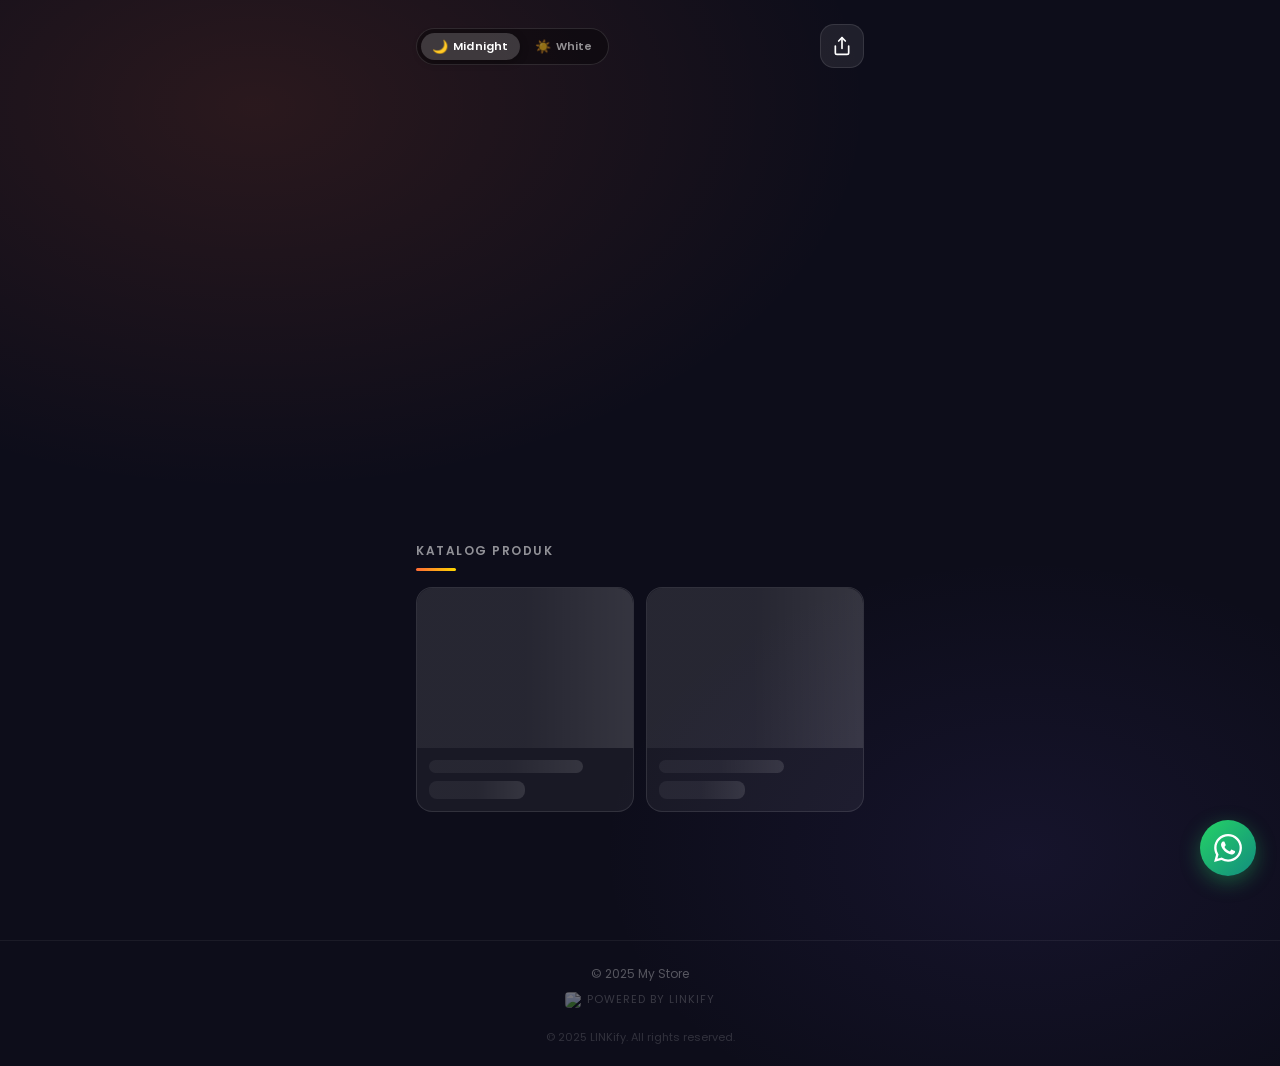
==== index.html @ 87a1569b "update" ====
<!DOCTYPE html>
<html lang="id">
<head>
  <meta charset="UTF-8">
  <meta name="viewport" content="width=device-width, initial-scale=1.0">
  <title>LINKify - Link Bio</title>
  <link rel="preconnect" href="https://fonts.googleapis.com">
  <link rel="preconnect" href="https://fonts.gstatic.com" crossorigin>
  <link href="https://fonts.googleapis.com/css2?family=Poppins:wght@400;500;600;700;800&display=swap" rel="stylesheet">
  <link rel="stylesheet" href="css/index.css">
  <link rel="icon" type="image/png" sizes="32x32" href="logo-linkify.png">
  <link rel="apple-touch-icon" href="logo-linkify.png">
  <link rel="manifest" href="manifest.json">
  <meta name="theme-color" content="#FF6B35">
</head>
<body class="index-page">
<div class="page-wrap">

  <div class="container">

    <div class="top-bar">
      <div class="theme-switcher" id="themeSwitcher">
        <button type="button" class="theme-pill active" data-t="dark" onclick="setTheme('dark')" title="Midnight">
          <span class="theme-pill-icon">🌙</span>
          <span class="theme-pill-label">Midnight</span>
        </button>
        <button type="button" class="theme-pill" data-t="white" onclick="setTheme('white')" title="White">
          <span class="theme-pill-icon">☀️</span>
          <span class="theme-pill-label">White</span>
        </button>
      </div>
      <button type="button" onclick="shareLink()" class="share-btn" aria-label="Bagikan">
        <svg xmlns="http://www.w3.org/2000/svg" width="20" height="20" viewBox="0 0 24 24" fill="none" stroke="currentColor" stroke-width="2" stroke-linecap="round" stroke-linejoin="round" aria-hidden="true">
          <path d="M4 12v8a2 2 0 0 0 2 2h12a2 2 0 0 0 2-2v-8"/>
          <polyline points="16 6 12 2 8 6"/>
          <line x1="12" y1="2" x2="12" y2="15"/>
        </svg>
      </button>
    </div>

    <div class="hero fade-up">
      <div class="logo-wrapper">
        <img id="profileImg" src="https://placehold.co/200x200/1a1a2e/ffffff?text=Logo" alt="Logo Toko" class="logo-img" loading="eager" decoding="async">
      </div>
      <h1 id="username" class="store-name">Loading...</h1>
      <p id="bio" class="store-desc"></p>
    </div>

    <div class="social-section fade-up" id="social-bar" style="display:none;">
      <div id="social-icons" class="social-icons"></div>
    </div>

    <div class="platform-section fade-up">
      <div class="section-header">
        <span class="section-title">Pemesanan &amp; Platform</span>
      </div>
      <a id="link-wa-main" href="#" target="_blank" rel="noopener noreferrer" class="platform-btn wa-btn">
        <div class="icon-box">
          <svg viewBox="0 0 24 24" width="22" height="22" fill="white" aria-hidden="true"><use href="#ico-wa"/></svg>
        </div>
        Pesan Lewat WhatsApp
      </a>
      <a id="link-shopee" href="#" target="_blank" rel="noopener noreferrer" class="platform-btn shopee-btn hidden">
        <div class="icon-box">
          <svg viewBox="0 0 24 24" width="22" height="22" fill="white" aria-hidden="true"><use href="#ico-shopee"/></svg>
        </div>
        Pesan Lewat Shopee
      </a>
      <a id="link-tokped" href="#" target="_blank" rel="noopener noreferrer" class="platform-btn tokped-btn">
        <div class="icon-box">
          <svg viewBox="0 0 24 24" width="22" height="22" fill="white" aria-hidden="true"><use href="#ico-tokped"/></svg>
        </div>
        Pesan Lewat Tokopedia
      </a>
    </div>

    <div class="catalog-section">
      <div class="section-header">
        <span class="section-title">Katalog Produk</span>
      </div>
      <div id="productList" class="product-grid">
        <div class="skeleton-box">
          <div class="skeleton" style="height:160px;border-radius:16px 16px 0 0;"></div>
          <div style="padding:12px;">
            <div class="skeleton" style="height:13px;width:80%;margin-bottom:8px;"></div>
            <div class="skeleton" style="height:18px;width:50%;"></div>
          </div>
        </div>
        <div class="skeleton-box">
          <div class="skeleton" style="height:160px;border-radius:16px 16px 0 0;"></div>
          <div style="padding:12px;">
            <div class="skeleton" style="height:13px;width:65%;margin-bottom:8px;"></div>
            <div class="skeleton" style="height:18px;width:45%;"></div>
          </div>
        </div>
      </div>
    </div>

  </div>

  <footer class="footer">
    <p id="footer-store">© 2025 My Store</p>
    <div class="footer-brand">
      <img src="logo-linkify.png" alt="LINKify" loading="lazy" decoding="async">
      Powered by LINKify
    </div>
    <p class="footer-copy">© 2025 LINKify. All rights reserved.</p>
  </footer>

</div>

<a id="waBtn" href="#" target="_blank" rel="noopener noreferrer" data-wa="" class="floating-wa" aria-label="WhatsApp">
  <svg viewBox="0 0 24 24" width="28" height="28" fill="white" aria-hidden="true"><use href="#ico-wa"/></svg>
</a>

<svg xmlns="http://www.w3.org/2000/svg" style="display:none" aria-hidden="true">
  <defs>
    <symbol id="ico-wa" viewBox="0 0 24 24">
      <path d="M17.472 14.382c-.297-.149-1.758-.867-2.03-.967-.273-.099-.471-.148-.67.15-.197.297-.767.966-.94 1.164-.173.199-.347.223-.644.075-.297-.15-1.255-.463-2.39-1.475-.883-.788-1.48-1.761-1.653-2.059-.173-.297-.018-.458.13-.606.134-.133.298-.347.446-.52.149-.174.198-.298.298-.497.099-.198.05-.371-.025-.52-.075-.149-.669-1.612-.916-2.207-.242-.579-.487-.5-.669-.51-.173-.008-.371-.01-.57-.01-.198 0-.52.074-.792.372-.272.297-1.04 1.016-1.04 2.479 0 1.462 1.065 2.875 1.213 3.074.149.198 2.096 3.2 5.077 4.487.709.306 1.262.489 1.694.625.712.227 1.36.195 1.871.118.571-.085 1.758-.719 2.006-1.413.248-.694.248-1.289.173-1.413-.074-.124-.272-.198-.57-.347m-5.421 7.403h-.004a9.87 9.87 0 01-5.031-1.378l-.361-.214-3.741.982.998-3.648-.235-.374a9.86 9.86 0 01-1.51-5.26c.001-5.45 4.436-9.884 9.888-9.884 2.64 0 5.122 1.03 6.988 2.898a9.825 9.825 0 012.893 6.994c-.003 5.45-4.437 9.884-9.885 9.884m8.413-18.297A11.815 11.815 0 0012.05 0C5.495 0 .16 5.335.157 11.892c0 2.096.547 4.142 1.588 5.945L.057 24l6.305-1.654a11.882 11.882 0 005.683 1.448h.005c6.554 0 11.89-5.335 11.893-11.893a11.821 11.821 0 00-3.48-8.413z"/>
    </symbol>
    <symbol id="ico-shopee" viewBox="0 0 24 24">
      <path d="M19.793 7.507c0-2.075-.828-3.952-2.168-5.308a.675.675 0 00-.95-.014.664.664 0 00-.013.944 6.506 6.506 0 011.8 4.378 6.501 6.501 0 01-6.504 6.487 6.499 6.499 0 01-6.5-6.487 6.497 6.497 0 011.8-4.378.664.664 0 00-.013-.944.675.675 0 00-.95.014A7.824 7.824 0 004.127 7.507c0 .332.022.659.063.98H2.672a1.354 1.354 0 00-1.348 1.214L.024 21.347A1.344 1.344 0 001.37 22.86h21.26a1.344 1.344 0 001.346-1.513l-1.3-11.626a1.354 1.354 0 00-1.348-1.214h-1.597a7.9 7.9 0 00.062-.98zM12 1.14a2.694 2.694 0 110 5.388A2.694 2.694 0 0112 1.14z"/>
    </symbol>
    <symbol id="ico-tokped" viewBox="0 0 24 24">
      <path d="M21 7H3a1 1 0 00-1 1v11a2 2 0 002 2h16a2 2 0 002-2V8a1 1 0 00-1-1zm-9 9a3 3 0 110-6 3 3 0 010 6z"/>
      <path d="M8 7V5a4 4 0 018 0v2"/>
    </symbol>
    <symbol id="ico-instagram" viewBox="0 0 24 24">
      <rect x="2" y="2" width="20" height="20" rx="5" ry="5" fill="none" stroke="currentColor" stroke-width="2"/>
      <circle cx="12" cy="12" r="4" fill="none" stroke="currentColor" stroke-width="2"/>
      <circle cx="17.5" cy="6.5" r="1.5" fill="currentColor"/>
    </symbol>
    <symbol id="ico-tiktok" viewBox="0 0 24 24">
      <path d="M19.59 6.69a4.83 4.83 0 01-3.77-4.25V2h-3.45v13.67a2.89 2.89 0 01-2.88 2.5 2.89 2.89 0 01-2.89-2.89 2.89 2.89 0 012.89-2.89c.28 0 .54.04.79.1V9.01a6.33 6.33 0 00-.79-.05 6.34 6.34 0 00-6.34 6.34 6.34 6.34 0 006.34 6.34 6.34 6.34 0 006.33-6.34V8.69a8.19 8.19 0 004.79 1.52V6.76a4.85 4.85 0 01-1.02-.07z"/>
    </symbol>
    <symbol id="ico-twitter" viewBox="0 0 24 24">
      <path d="M18.244 2.25h3.308l-7.227 8.26 8.502 11.24H16.17l-4.714-6.231-5.401 6.231H2.744l7.73-8.835L1.254 2.25H8.08l4.259 5.63L18.244 2.25zm-1.161 17.52h1.833L7.084 4.126H5.117L17.083 19.77z"/>
    </symbol>
    <symbol id="ico-facebook" viewBox="0 0 24 24">
      <path d="M24 12.073c0-6.627-5.373-12-12-12s-12 5.373-12 12c0 5.99 4.388 10.954 10.125 11.854v-8.385H7.078v-3.47h3.047V9.43c0-3.007 1.792-4.669 4.533-4.669 1.312 0 2.686.235 2.686.235v2.953H15.83c-1.491 0-1.956.925-1.956 1.874v2.25h3.328l-.532 3.47h-2.796v8.385C19.612 23.027 24 18.062 24 12.073z"/>
    </symbol>
    <symbol id="ico-youtube" viewBox="0 0 24 24">
      <path d="M23.498 6.186a3.016 3.016 0 00-2.122-2.136C19.505 3.545 12 3.545 12 3.545s-7.505 0-9.377.505A3.017 3.017 0 00.502 6.186C0 8.07 0 12 0 12s0 3.93.502 5.814a3.016 3.016 0 002.122 2.136c1.871.505 9.376.505 9.376.505s7.505 0 9.377-.505a3.015 3.015 0 002.122-2.136C24 15.93 24 12 24 12s0-3.93-.502-5.814zM9.545 15.568V8.432L15.818 12l-6.273 3.568z"/>
    </symbol>
  </defs>
</svg>

<script>
  function setTheme(t) {
    document.body.setAttribute('data-theme', t);
    localStorage.setItem('lf-theme', t);
    document.querySelectorAll('.theme-pill').forEach(d => {
      d.classList.toggle('active', d.dataset.t === t);
    });
  }
  const _validThemes = ['dark', 'white'];
  const _saved = localStorage.getItem('lf-theme');
  setTheme(_validThemes.includes(_saved) ? _saved : 'dark');

  window.shareLink = () => {
    const title = document.getElementById('username')?.innerText || 'Toko';
    if (navigator.share) {
      navigator.share({ title, url: window.location.href });
    } else {
      navigator.clipboard.writeText(window.location.href)
        .then(() => alert('Link berhasil disalin!'))
        .catch(() => alert('Gagal menyalin link.'));
    }
  };
</script>

<script type="module" src="js/script.js"></script>
</body>
</html>
---- css/index.css ----
/* ==========================================
   LINKify — Index Page Styles
   ========================================== */

*, *::before, *::after { box-sizing: border-box; margin: 0; padding: 0; }

html { min-height: 100%; }
body.index-page {
  min-height: 100vh;
  min-height: 100dvh;
  display: flex;
  flex-direction: column;
  --idx-accent: #FF6B35;
  --idx-accent-rgb: 255, 107, 53;
}

.skeleton {
  background: linear-gradient(90deg, rgba(255,255,255,0.06) 25%, rgba(255,255,255,0.12) 50%, rgba(255,255,255,0.06) 75%);
  background-size: 200% 100%;
  animation: shimmer 1.4s infinite;
  border-radius: 8px;
}
@keyframes shimmer { 0% { background-position: -200% 0; } 100% { background-position: 200% 0; } }

body.index-page {
  --idx-bg1: #0d0d1a; --idx-bg2: #131325; --idx-bg3: #0a0a18;
  --idx-card: rgba(255,255,255,0.05); --idx-border: rgba(255,255,255,0.10);
  --idx-text: #ffffff; --idx-text-muted: rgba(255,255,255,0.55);
  --idx-footer: rgba(255,255,255,0.30); --idx-section-line: rgba(255,255,255,0.06);
  background-color: #0d0d1a;
  background-image:
    radial-gradient(ellipse 80% 60% at 20% 10%, rgba(var(--idx-accent-rgb), 0.12) 0%, transparent 60%),
    radial-gradient(ellipse 60% 50% at 80% 80%, rgba(100,80,200,0.10) 0%, transparent 55%);
  font-family: 'Poppins', sans-serif;
  color: var(--idx-text);
  overflow-x: hidden;
}

body.index-page[data-theme="white"] {
  --idx-bg1: #f8f9ff; --idx-bg2: #eef0fa; --idx-bg3: #f0f2ff;
  --idx-card: rgba(255,255,255,0.75); --idx-border: rgba(0,0,0,0.08);
  --idx-text: #111827; --idx-text-muted: rgba(17,24,39,0.55);
  --idx-footer: rgba(17,24,39,0.40); --idx-section-line: rgba(0,0,0,0.07);
  background-color: #f0f2ff;
  background-image:
    radial-gradient(ellipse 70% 50% at 15% 10%, rgba(var(--idx-accent-rgb), 0.08) 0%, transparent 55%),
    radial-gradient(ellipse 60% 45% at 85% 85%, rgba(120,100,255,0.07) 0%, transparent 55%);
}
body.index-page[data-theme="white"] .store-name,
body.index-page[data-theme="white"] .product-name { color: #111827; }
body.index-page[data-theme="white"] .section-title { color: rgba(17,24,39,0.5); }
body.index-page[data-theme="white"] .theme-switcher { background: rgba(0,0,0,0.07); border-color: rgba(0,0,0,0.10); }
body.index-page[data-theme="white"] .theme-pill { color: rgba(0,0,0,0.5); }
body.index-page[data-theme="white"] .theme-pill:hover { color: rgba(0,0,0,0.8); }
body.index-page[data-theme="white"] .theme-pill.active { background: rgba(0,0,0,0.10); color: #111827; }
body.index-page[data-theme="white"] .share-btn { background: rgba(0,0,0,0.07); border-color: rgba(0,0,0,0.10); color: #111827; }
body.index-page[data-theme="white"] .product-card { background: rgba(255,255,255,0.8); border-color: rgba(0,0,0,0.08); box-shadow: 0 2px 12px rgba(0,0,0,0.06); }
body.index-page[data-theme="white"] .footer,
body.index-page[data-theme="white"] .footer-brand { color: rgba(17,24,39,0.4); }
body.index-page[data-theme="white"] .footer { border-color: rgba(0,0,0,0.07); }
body.index-page[data-theme="white"] .product-price { color: var(--idx-accent); background: rgba(var(--idx-accent-rgb), 0.1); }

.page-wrap { flex: 1; display: flex; flex-direction: column; }
.index-page .container { max-width: 480px; margin: 0 auto; padding: 24px 16px 100px; flex: 1; width: 100%; }

.top-bar { display: flex; justify-content: space-between; align-items: center; margin-bottom: 24px; }
.share-btn { width: 44px; height: 44px; display: flex; align-items: center; justify-content: center; background: rgba(255,255,255,0.08); border: 1px solid var(--idx-border); border-radius: 14px; color: var(--idx-text); cursor: pointer; }
.share-btn:active { transform: scale(0.9); }

.theme-switcher { display: flex; gap: 4px; background: rgba(0,0,0,0.35); border: 1px solid rgba(255,255,255,0.12); border-radius: 50px; padding: 4px; }
.theme-pill { display: flex; align-items: center; gap: 5px; padding: 5px 11px; border-radius: 50px; border: none; background: transparent; color: rgba(255,255,255,0.55); font-family: 'Poppins', sans-serif; font-size: 11px; font-weight: 600; cursor: pointer; transition: background 0.2s, color 0.2s; white-space: nowrap; }
.theme-pill:hover { color: rgba(255,255,255,0.85); }
.theme-pill.active { background: rgba(255,255,255,0.18); color: #ffffff; box-shadow: 0 2px 8px rgba(0,0,0,0.3); }
.theme-pill-icon { font-size: 13px; line-height: 1; }
.theme-pill-label { letter-spacing: 0.2px; }

.hero { text-align: center; margin-bottom: 32px; }
.logo-wrapper { width: 130px; height: 130px; border-radius: 50%; padding: 4px; background: linear-gradient(270deg, var(--idx-accent), #FFD700, var(--idx-accent)); background-size: 400% 400%; animation: rotateBorder 3s ease infinite; margin: 0 auto 20px; }
.logo-img { width: 100%; height: 100%; border-radius: 50%; object-fit: cover; border: 4px solid var(--idx-bg2); animation: float 3s ease-in-out infinite; background-color: var(--idx-bg3); }
.store-name { font-size: 26px; font-weight: 700; margin-bottom: 8px; text-shadow: 0 2px 10px rgba(0,0,0,0.3); text-transform: lowercase; color: var(--idx-text); }
.store-desc { color: var(--idx-text-muted); font-size: 14px; line-height: 1.5; max-width: 320px; margin: 0 auto; }

.section-header { margin-bottom: 16px; }
.section-title { font-size: 12px; font-weight: 600; text-transform: uppercase; letter-spacing: 1.5px; color: var(--idx-text-muted); display: block; }
.section-title::after { content: ''; display: block; width: 40px; height: 3px; background: linear-gradient(90deg, var(--idx-accent), #FFD700); border-radius: 2px; margin-top: 8px; }
.social-section { margin-bottom: 24px; display: flex; justify-content: center; }
.social-icons { display: flex; gap: 12px; flex-wrap: wrap; justify-content: center; }
.social-icon-btn {
  width: 48px; height: 48px;
  border-radius: 14px;
  background: rgba(255,255,255,0.07);
  border: 1px solid var(--idx-border);
  display: flex; align-items: center; justify-content: center;
  color: rgba(255,255,255,0.75);
  transition: transform 0.2s ease, background 0.2s ease, color 0.2s ease, box-shadow 0.2s ease;
  text-decoration: none;
  position: relative;
  overflow: hidden;
}
.social-icon-btn:hover {
  background: var(--social-color, rgba(255,255,255,0.15));
  color: #fff;
  transform: translateY(-3px);
  box-shadow: 0 6px 18px rgba(0,0,0,0.25);
  border-color: transparent;
}
.social-icon-btn:active { transform: scale(0.9); }
body.index-page[data-theme="white"] .social-icon-btn { background: rgba(0,0,0,0.05); border-color: rgba(0,0,0,0.08); color: rgba(17,24,39,0.6); }
body.index-page[data-theme="white"] .social-icon-btn:hover { color: #fff; border-color: transparent; }

.platform-section { margin-bottom: 28px; }
.catalog-section { margin-bottom: 28px; }

.platform-btn { display: flex; align-items: center; gap: 14px; width: 100%; padding: 16px 20px; border-radius: 16px; border: none; color: white; font-family: 'Poppins', sans-serif; font-size: 15px; font-weight: 600; cursor: pointer; text-decoration: none; margin-bottom: 12px; transition: transform 0.2s ease, box-shadow 0.2s ease; box-shadow: 0 4px 15px rgba(0,0,0,0.2); position: relative; overflow: hidden; }
.platform-btn:hover { transform: translateY(-2px); box-shadow: 0 8px 20px rgba(0,0,0,0.3); }
.platform-btn:active { transform: translateY(0); }
.platform-btn::after { content: ''; position: absolute; top: 0; left: 0; width: 60%; height: 100%; background: linear-gradient(90deg, transparent, rgba(255,255,255,0.18), transparent); transform: translateX(-160%); transition: transform 0.5s ease; }
.platform-btn:hover::after { transform: translateX(300%); }
.wa-btn { background: linear-gradient(135deg, #25D366, #128C7E); }
.shopee-btn { background: linear-gradient(135deg, #EE4D2D, #FF6633); }
.tokped-btn { background: linear-gradient(135deg, #03AC0E, #028a0b); }
.icon-box { width: 40px; height: 40px; background: rgba(255,255,255,0.2); border-radius: 10px; display: flex; align-items: center; justify-content: center; flex-shrink: 0; }

.product-grid { display: grid; grid-template-columns: repeat(2, 1fr); gap: 12px; }
.grid-span-all { grid-column: 1 / -1; }
.product-card { background: var(--idx-card); border: 1px solid var(--idx-border); border-radius: 16px; overflow: hidden; transition: transform 0.2s ease; text-decoration: none; color: var(--idx-text); }
.product-card:hover { transform: scale(1.02); }
.product-img { width: 100%; height: 160px; object-fit: cover; background-color: var(--idx-bg2); display: block; }
.product-info { padding: 12px; }
.product-name { font-size: 13px; font-weight: 500; margin-bottom: 6px; line-height: 1.3; display: -webkit-box; -webkit-line-clamp: 2; -webkit-box-orient: vertical; overflow: hidden; color: var(--idx-text); }
.product-price { font-size: 15px; font-weight: 700; color: var(--idx-accent); background: rgba(var(--idx-accent-rgb), 0.1); display: inline-block; padding: 2px 8px; border-radius: 6px; }
.skeleton-box { background: var(--idx-card); border: 1px solid var(--idx-border); border-radius: 16px; overflow: hidden; }
.out-of-stock { position: absolute; inset: 0; background: rgba(0,0,0,0.6); display: flex; align-items: center; justify-content: center; font-size: 14px; font-weight: 600; letter-spacing: 2px; color: #fff; }

.prod-btn { flex: 1; padding: 9px 4px; border-radius: 12px; font-size: 12px; font-weight: 600; display: flex; align-items: center; justify-content: center; gap: 5px; text-decoration: none; transition: filter 0.15s ease; }
.prod-btn:active { filter: brightness(0.88); }
.prod-btn-wa { background: #25D366; color: #fff; }
.prod-btn-shopee { background: #f5f5f5; color: #555; }

.footer { text-align: center; padding: 24px 16px 20px; margin-top: auto; border-top: 1px solid var(--idx-section-line); font-size: 12px; color: var(--idx-footer); }
.footer-brand { display: inline-flex; align-items: center; gap: 6px; margin-top: 8px; font-size: 11px; letter-spacing: 1px; text-transform: uppercase; opacity: 0.6; color: var(--idx-footer); }
.footer-brand img { width: 16px; height: 16px; border-radius: 4px; opacity: 0.7; }
.footer-copy { font-size: 11px; opacity: 0.5; margin-top: 4px; }

.floating-wa { position: fixed; bottom: 24px; right: 24px; width: 56px; height: 56px; background: linear-gradient(135deg, #25D366, #128C7E); border-radius: 50%; display: flex; align-items: center; justify-content: center; box-shadow: 0 6px 20px rgba(37,211,102,0.35); z-index: 100; }
.floating-wa:active { transform: scale(0.9); }

.hidden { display: none !important; }
.fade-up { opacity: 0; transform: translateY(18px); transition: opacity 0.5s cubic-bezier(0.22,1,0.36,1), transform 0.5s cubic-bezier(0.22,1,0.36,1); }
.fade-up.show { opacity: 1; transform: translateY(0); }
.jelly-click { transition: transform 0.12s cubic-bezier(0.4,0,0.2,1); }
.jelly-click:active { transform: scale(0.88); }
.jelly-click.bounce-back { transform: scale(1.07); transition: transform 0.18s cubic-bezier(0.34,1.56,0.64,1); }

@keyframes rotateBorder { 0% { background-position: 0% 50%; } 50% { background-position: 100% 50%; } 100% { background-position: 0% 50%; } }
@keyframes float { 0%, 100% { transform: translateY(0px); } 50% { transform: translateY(-7px); } }

@media (prefers-reduced-motion: reduce) {
  .logo-wrapper, .logo-img { animation: none; }
  .fade-up { transition: none; opacity: 1; transform: none; }
  .platform-btn::after { display: none; }
}
@media (max-width: 400px) {
  .store-name { font-size: 22px; }
  .platform-btn { font-size: 14px; padding: 14px 16px; }
  .product-img { height: 130px; }
}
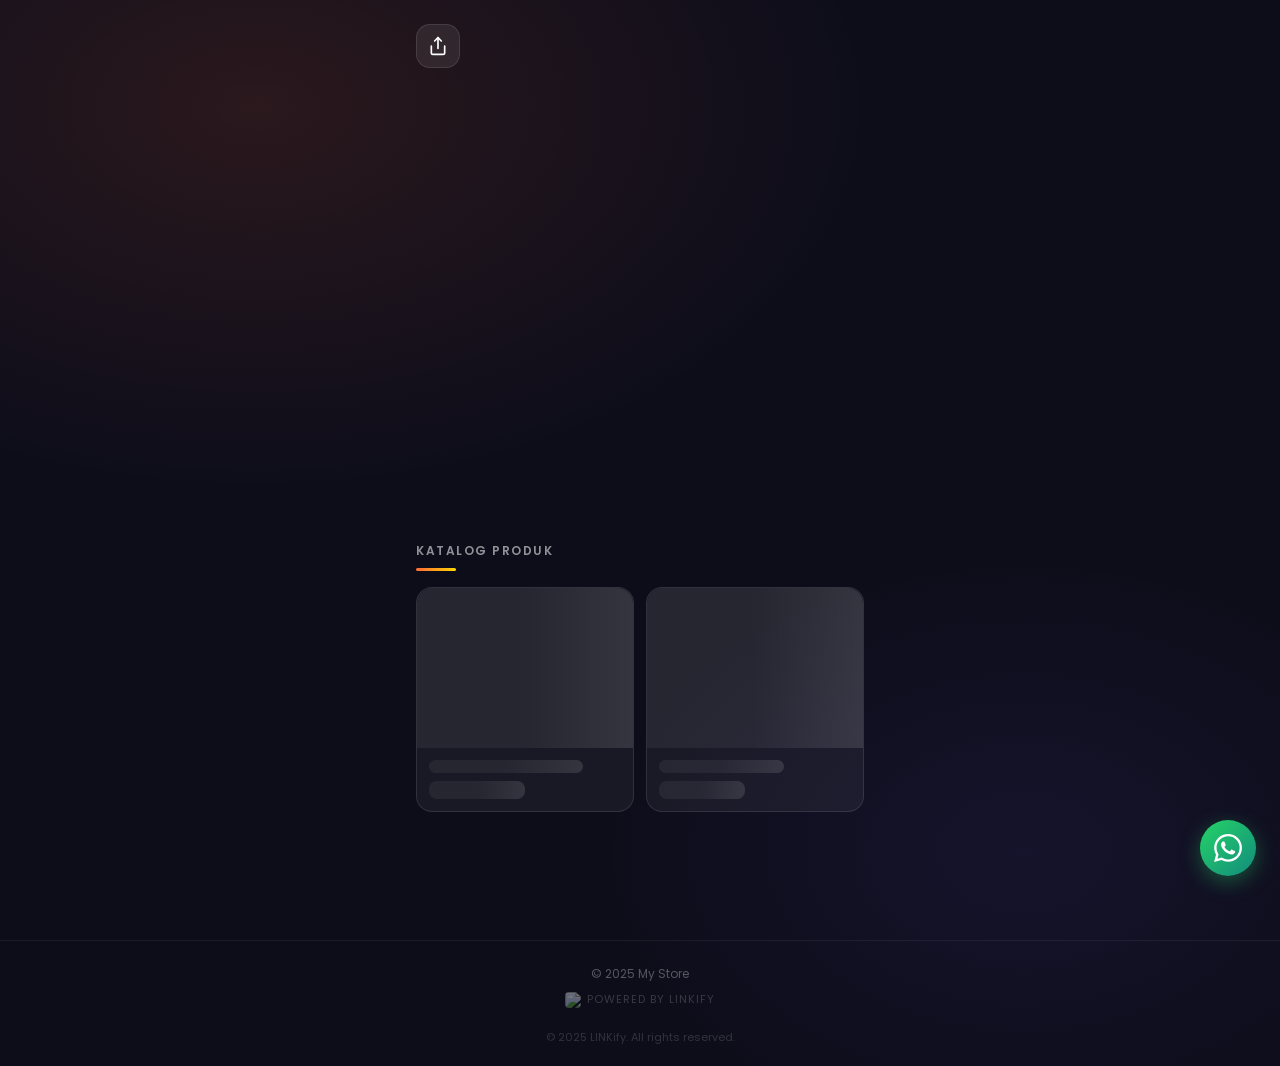
==== commit b4f7f2a7: "update" ====
--- a/index.html
+++ b/index.html
@@ -19,16 +19,6 @@
   <div class="container">
 
     <div class="top-bar">
-      <div class="theme-switcher" id="themeSwitcher">
-        <button type="button" class="theme-pill active" data-t="dark" onclick="setTheme('dark')" title="Midnight">
-          <span class="theme-pill-icon">🌙</span>
-          <span class="theme-pill-label">Midnight</span>
-        </button>
-        <button type="button" class="theme-pill" data-t="white" onclick="setTheme('white')" title="White">
-          <span class="theme-pill-icon">☀️</span>
-          <span class="theme-pill-label">White</span>
-        </button>
-      </div>
       <button type="button" onclick="shareLink()" class="share-btn" aria-label="Bagikan">
         <svg xmlns="http://www.w3.org/2000/svg" width="20" height="20" viewBox="0 0 24 24" fill="none" stroke="currentColor" stroke-width="2" stroke-linecap="round" stroke-linejoin="round" aria-hidden="true">
           <path d="M4 12v8a2 2 0 0 0 2 2h12a2 2 0 0 0 2-2v-8"/>
@@ -77,6 +67,13 @@
     <div class="catalog-section">
       <div class="section-header">
         <span class="section-title">Katalog Produk</span>
+      </div>
+      <div id="kategori-filter" class="kategori-filter" style="display:none;"></div>
+      <div id="unggulan-section" style="display:none;">
+        <div class="unggulan-label">⭐ Produk Unggulan</div>
+        <div id="unggulanList" class="product-grid" style="margin-bottom:16px;"></div>
+        <div class="unggulan-divider"></div>
+        <div class="unggulan-label" style="margin-top:12px;">Semua Produk</div>
       </div>
       <div id="productList" class="product-grid">
         <div class="skeleton-box">
@@ -146,17 +143,6 @@
 </svg>
 
 <script>
-  function setTheme(t) {
-    document.body.setAttribute('data-theme', t);
-    localStorage.setItem('lf-theme', t);
-    document.querySelectorAll('.theme-pill').forEach(d => {
-      d.classList.toggle('active', d.dataset.t === t);
-    });
-  }
-  const _validThemes = ['dark', 'white'];
-  const _saved = localStorage.getItem('lf-theme');
-  setTheme(_validThemes.includes(_saved) ? _saved : 'dark');
-
   window.shareLink = () => {
     const title = document.getElementById('username')?.innerText || 'Toko';
     if (navigator.share) {
--- a/css/index.css
+++ b/css/index.css
@@ -36,30 +36,6 @@
   overflow-x: hidden;
 }
 
-body.index-page[data-theme="white"] {
-  --idx-bg1: #f8f9ff; --idx-bg2: #eef0fa; --idx-bg3: #f0f2ff;
-  --idx-card: rgba(255,255,255,0.75); --idx-border: rgba(0,0,0,0.08);
-  --idx-text: #111827; --idx-text-muted: rgba(17,24,39,0.55);
-  --idx-footer: rgba(17,24,39,0.40); --idx-section-line: rgba(0,0,0,0.07);
-  background-color: #f0f2ff;
-  background-image:
-    radial-gradient(ellipse 70% 50% at 15% 10%, rgba(var(--idx-accent-rgb), 0.08) 0%, transparent 55%),
-    radial-gradient(ellipse 60% 45% at 85% 85%, rgba(120,100,255,0.07) 0%, transparent 55%);
-}
-body.index-page[data-theme="white"] .store-name,
-body.index-page[data-theme="white"] .product-name { color: #111827; }
-body.index-page[data-theme="white"] .section-title { color: rgba(17,24,39,0.5); }
-body.index-page[data-theme="white"] .theme-switcher { background: rgba(0,0,0,0.07); border-color: rgba(0,0,0,0.10); }
-body.index-page[data-theme="white"] .theme-pill { color: rgba(0,0,0,0.5); }
-body.index-page[data-theme="white"] .theme-pill:hover { color: rgba(0,0,0,0.8); }
-body.index-page[data-theme="white"] .theme-pill.active { background: rgba(0,0,0,0.10); color: #111827; }
-body.index-page[data-theme="white"] .share-btn { background: rgba(0,0,0,0.07); border-color: rgba(0,0,0,0.10); color: #111827; }
-body.index-page[data-theme="white"] .product-card { background: rgba(255,255,255,0.8); border-color: rgba(0,0,0,0.08); box-shadow: 0 2px 12px rgba(0,0,0,0.06); }
-body.index-page[data-theme="white"] .footer,
-body.index-page[data-theme="white"] .footer-brand { color: rgba(17,24,39,0.4); }
-body.index-page[data-theme="white"] .footer { border-color: rgba(0,0,0,0.07); }
-body.index-page[data-theme="white"] .product-price { color: var(--idx-accent); background: rgba(var(--idx-accent-rgb), 0.1); }
-
 .page-wrap { flex: 1; display: flex; flex-direction: column; }
 .index-page .container { max-width: 480px; margin: 0 auto; padding: 24px 16px 100px; flex: 1; width: 100%; }
 
@@ -67,16 +43,9 @@
 .share-btn { width: 44px; height: 44px; display: flex; align-items: center; justify-content: center; background: rgba(255,255,255,0.08); border: 1px solid var(--idx-border); border-radius: 14px; color: var(--idx-text); cursor: pointer; }
 .share-btn:active { transform: scale(0.9); }
 
-.theme-switcher { display: flex; gap: 4px; background: rgba(0,0,0,0.35); border: 1px solid rgba(255,255,255,0.12); border-radius: 50px; padding: 4px; }
-.theme-pill { display: flex; align-items: center; gap: 5px; padding: 5px 11px; border-radius: 50px; border: none; background: transparent; color: rgba(255,255,255,0.55); font-family: 'Poppins', sans-serif; font-size: 11px; font-weight: 600; cursor: pointer; transition: background 0.2s, color 0.2s; white-space: nowrap; }
-.theme-pill:hover { color: rgba(255,255,255,0.85); }
-.theme-pill.active { background: rgba(255,255,255,0.18); color: #ffffff; box-shadow: 0 2px 8px rgba(0,0,0,0.3); }
-.theme-pill-icon { font-size: 13px; line-height: 1; }
-.theme-pill-label { letter-spacing: 0.2px; }
-
 .hero { text-align: center; margin-bottom: 32px; }
-.logo-wrapper { width: 130px; height: 130px; border-radius: 50%; padding: 4px; background: linear-gradient(270deg, var(--idx-accent), #FFD700, var(--idx-accent)); background-size: 400% 400%; animation: rotateBorder 3s ease infinite; margin: 0 auto 20px; }
-.logo-img { width: 100%; height: 100%; border-radius: 50%; object-fit: cover; border: 4px solid var(--idx-bg2); animation: float 3s ease-in-out infinite; background-color: var(--idx-bg3); }
+.logo-wrapper { width: 130px; height: 130px; border-radius: 50%; padding: 4px; background: var(--idx-accent); margin: 0 auto 20px; }
+.logo-img { width: 100%; height: 100%; border-radius: 50%; object-fit: cover; border: 4px solid var(--idx-bg2); background-color: var(--idx-bg3); }
 .store-name { font-size: 26px; font-weight: 700; margin-bottom: 8px; text-shadow: 0 2px 10px rgba(0,0,0,0.3); text-transform: lowercase; color: var(--idx-text); }
 .store-desc { color: var(--idx-text-muted); font-size: 14px; line-height: 1.5; max-width: 320px; margin: 0 auto; }
 
@@ -105,8 +74,6 @@
   border-color: transparent;
 }
 .social-icon-btn:active { transform: scale(0.9); }
-body.index-page[data-theme="white"] .social-icon-btn { background: rgba(0,0,0,0.05); border-color: rgba(0,0,0,0.08); color: rgba(17,24,39,0.6); }
-body.index-page[data-theme="white"] .social-icon-btn:hover { color: #fff; border-color: transparent; }
 
 .platform-section { margin-bottom: 28px; }
 .catalog-section { margin-bottom: 28px; }
@@ -135,7 +102,7 @@
 .prod-btn { flex: 1; padding: 9px 4px; border-radius: 12px; font-size: 12px; font-weight: 600; display: flex; align-items: center; justify-content: center; gap: 5px; text-decoration: none; transition: filter 0.15s ease; }
 .prod-btn:active { filter: brightness(0.88); }
 .prod-btn-wa { background: #25D366; color: #fff; }
-.prod-btn-shopee { background: #f5f5f5; color: #555; }
+.prod-btn-shopee { background: linear-gradient(135deg, #EE4D2D, #FF6633); color: #fff; }
 
 .footer { text-align: center; padding: 24px 16px 20px; margin-top: auto; border-top: 1px solid var(--idx-section-line); font-size: 12px; color: var(--idx-footer); }
 .footer-brand { display: inline-flex; align-items: center; gap: 6px; margin-top: 8px; font-size: 11px; letter-spacing: 1px; text-transform: uppercase; opacity: 0.6; color: var(--idx-footer); }
@@ -164,4 +131,84 @@
   .store-name { font-size: 22px; }
   .platform-btn { font-size: 14px; padding: 14px 16px; }
   .product-img { height: 130px; }
+}
+/* ── KATEGORI FILTER ── */
+.kategori-filter { display:flex; gap:8px; overflow-x:auto; padding-bottom:8px; margin-bottom:16px; scrollbar-width:none; -ms-overflow-style:none; }
+.kategori-filter::-webkit-scrollbar { display:none; }
+.kat-btn { flex-shrink:0; padding:6px 14px; border-radius:99px; border:1.5px solid var(--idx-border); background:transparent; color:rgba(255,255,255,0.6); font-size:12px; font-weight:500; cursor:pointer; transition:all 0.18s ease; white-space:nowrap; }
+.kat-btn:hover { border-color:var(--idx-accent); color:var(--idx-accent); }
+.kat-btn.active { background:var(--idx-accent); border-color:var(--idx-accent); color:#fff; }
+
+/* ── UNGGULAN SECTION ── */
+.unggulan-label { font-size:13px; font-weight:600; color:rgba(255,255,255,0.55); text-transform:uppercase; letter-spacing:0.8px; margin-bottom:10px; }
+.unggulan-divider { height:1px; background:var(--idx-border); margin:8px 0; }
+
+/* ── BADGE DISKON ── */
+.badge-diskon { position:absolute; top:8px; left:8px; background:#E53E3E; color:#fff; font-size:11px; font-weight:700; padding:3px 7px; border-radius:6px; letter-spacing:0.3px; }
+.badge-unggulan { position:absolute; top:8px; right:8px; background:rgba(0,0,0,0.55); color:#F6C90E; font-size:10px; font-weight:600; padding:3px 7px; border-radius:6px; backdrop-filter:blur(4px); }
+
+/* ── HARGA CORET ── */
+.harga-coret { font-size:12px; color:rgba(255,255,255,0.38); text-decoration:line-through; font-weight:400; }
+
+/* ── TEMPLATE: background photo overlay ── */
+/* Layer gelap di atas foto background */
+#tpl-bg-layer::after {
+  content:'';
+  position:absolute;
+  inset:0;
+  background:var(--tpl-overlay, rgba(0,0,0,0.55));
+  pointer-events:none;
+}
+
+/* Saat ada background foto: card & elemen lebih transparan + blur */
+body.index-page[data-template="forest"],
+body.index-page[data-template="ocean"],
+body.index-page[data-template="aurora"],
+body.index-page[data-template="desert"],
+body.index-page[data-template="sakura"] {
+  background-color: transparent !important;
+  background-image: none !important;
+  --idx-card: rgba(0,0,0,0.45);
+  --idx-border: rgba(255,255,255,0.15);
+  --idx-bg2: rgba(0,0,0,0.35);
+}
+
+body.index-page[data-template="forest"] .product-card,
+body.index-page[data-template="ocean"] .product-card,
+body.index-page[data-template="aurora"] .product-card,
+body.index-page[data-template="desert"] .product-card,
+body.index-page[data-template="sakura"] .product-card {
+  background: rgba(0,0,0,0.50);
+  backdrop-filter: blur(12px);
+  -webkit-backdrop-filter: blur(12px);
+  border: 1px solid rgba(255,255,255,0.12);
+}
+
+body.index-page[data-template="forest"] .platform-btn,
+body.index-page[data-template="ocean"] .platform-btn,
+body.index-page[data-template="aurora"] .platform-btn,
+body.index-page[data-template="desert"] .platform-btn,
+body.index-page[data-template="sakura"] .platform-btn {
+  background: rgba(0,0,0,0.45);
+  backdrop-filter: blur(10px);
+  -webkit-backdrop-filter: blur(10px);
+  border: 1px solid rgba(255,255,255,0.12);
+}
+
+body.index-page[data-template="forest"] .social-icon-btn,
+body.index-page[data-template="ocean"] .social-icon-btn,
+body.index-page[data-template="aurora"] .social-icon-btn,
+body.index-page[data-template="desert"] .social-icon-btn,
+body.index-page[data-template="sakura"] .social-icon-btn {
+  background: rgba(0,0,0,0.40);
+  backdrop-filter: blur(8px);
+  -webkit-backdrop-filter: blur(8px);
+  border-color: rgba(255,255,255,0.15);
+  color: rgba(255,255,255,0.80);
+}
+
+/* Desert tema: teks lebih gelap karena bg terang */
+body.index-page[data-template="desert"] {
+  --idx-text: #fff;
+  --idx-text-muted: rgba(255,255,255,0.70);
 }
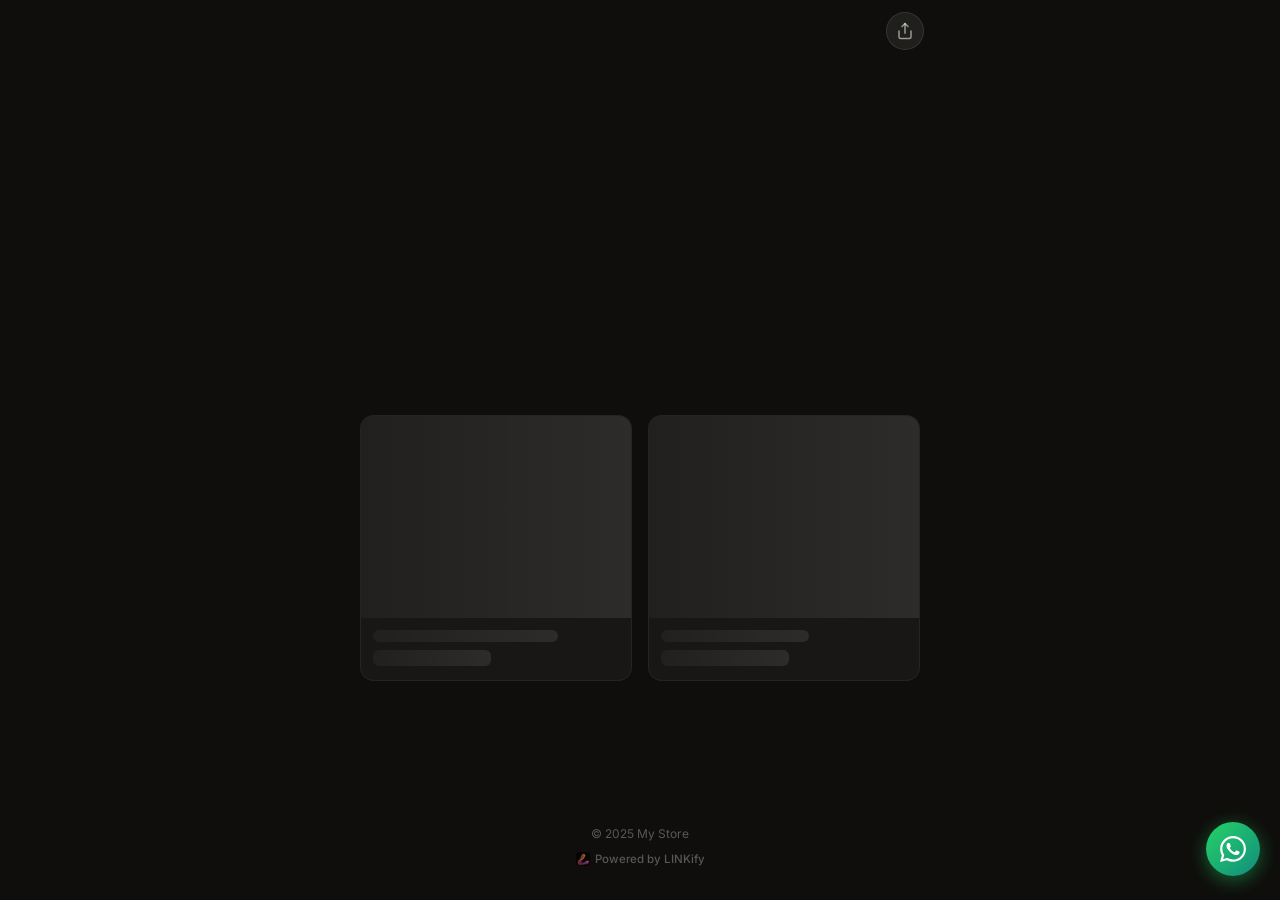
==== commit c2aa53bc: "update" ====
--- a/index.html
+++ b/index.html
@@ -4,10 +4,14 @@
   <meta charset="UTF-8">
   <meta name="viewport" content="width=device-width, initial-scale=1.0">
   <title>LINKify - Link Bio</title>
+  <meta name="description" content="Toko online premium — belanja mudah, pesan via WhatsApp">
+  <meta property="og:title" content="LINKify - Toko Online">
+  <meta property="og:type" content="website">
   <link rel="preconnect" href="https://fonts.googleapis.com">
   <link rel="preconnect" href="https://fonts.gstatic.com" crossorigin>
-  <link href="https://fonts.googleapis.com/css2?family=Poppins:wght@400;500;600;700;800&display=swap" rel="stylesheet">
-  <link rel="stylesheet" href="css/index.css">
+  <link href="https://fonts.googleapis.com/css2?family=Inter:wght@400;500;600;700;800;900&family=Space+Grotesk:wght@500;600;700&display=swap" rel="stylesheet">
+  <link rel="stylesheet" href="css/index.css?v=20260523">
+  <link rel="stylesheet" href="css/themes.css?v=20260512">
   <link rel="icon" type="image/png" sizes="32x32" href="logo-linkify.png">
   <link rel="apple-touch-icon" href="logo-linkify.png">
   <link rel="manifest" href="manifest.json">
@@ -15,79 +19,109 @@
 </head>
 <body class="index-page">
 <div class="page-wrap">
-
   <div class="container">
 
+    <!-- TOP BAR -->
     <div class="top-bar">
-      <button type="button" onclick="shareLink()" class="share-btn" aria-label="Bagikan">
-        <svg xmlns="http://www.w3.org/2000/svg" width="20" height="20" viewBox="0 0 24 24" fill="none" stroke="currentColor" stroke-width="2" stroke-linecap="round" stroke-linejoin="round" aria-hidden="true">
-          <path d="M4 12v8a2 2 0 0 0 2 2h12a2 2 0 0 0 2-2v-8"/>
+      <button type="button" onclick="shareLink()" class="share-btn" aria-label="Bagikan toko">
+        <svg width="18" height="18" viewBox="0 0 24 24" fill="none" stroke="currentColor" stroke-width="2" stroke-linecap="round" stroke-linejoin="round" aria-hidden="true">
+          <path d="M4 12v8a2 2 0 002 2h12a2 2 0 002-2v-8"/>
           <polyline points="16 6 12 2 8 6"/>
           <line x1="12" y1="2" x2="12" y2="15"/>
         </svg>
       </button>
     </div>
 
+    <!-- HERO -->
     <div class="hero fade-up">
       <div class="logo-wrapper">
-        <img id="profileImg" src="https://placehold.co/200x200/1a1a2e/ffffff?text=Logo" alt="Logo Toko" class="logo-img" loading="eager" decoding="async">
-      </div>
-      <h1 id="username" class="store-name">Loading...</h1>
+        <img id="profileImg" src="https://placehold.co/200x200/111/333?text=+" alt="Logo Toko" class="logo-img" loading="lazy" decoding="async">
+      </div>
+      <h1 id="username" class="store-name">
+        <span class="skel-text" style="width:140px;height:22px;display:inline-block;"></span>
+      </h1>
+      <div id="verified-badge" class="verified-badge" style="display:none;" aria-label="Terverifikasi Premium">
+        <svg viewBox="0 0 24 24" fill="none" stroke="currentColor" stroke-width="2.5" aria-hidden="true" width="13" height="13">
+          <path stroke-linecap="round" stroke-linejoin="round" d="M9 12l2 2 4-4m5.618-4.016A11.955 11.955 0 0112 2.944a11.955 11.955 0 01-8.618 3.04A12.02 12.02 0 003 9c0 5.591 3.824 10.29 9 11.622 5.176-1.332 9-6.03 9-11.622 0-1.042-.133-2.052-.382-3.016z"/>
+        </svg>
+        Terverifikasi
+      </div>
       <p id="bio" class="store-desc"></p>
     </div>
 
+    <!-- SOCIAL -->
     <div class="social-section fade-up" id="social-bar" style="display:none;">
       <div id="social-icons" class="social-icons"></div>
     </div>
 
+    <!-- PLATFORM BUTTONS -->
     <div class="platform-section fade-up">
-      <div class="section-header">
-        <span class="section-title">Pemesanan &amp; Platform</span>
-      </div>
-      <a id="link-wa-main" href="#" target="_blank" rel="noopener noreferrer" class="platform-btn wa-btn">
+      <a id="link-wa-main" href="#" target="_blank" rel="noopener noreferrer" class="platform-btn wa-btn" onclick="trackClick('wa')">
         <div class="icon-box">
-          <svg viewBox="0 0 24 24" width="22" height="22" fill="white" aria-hidden="true"><use href="#ico-wa"/></svg>
-        </div>
-        Pesan Lewat WhatsApp
-      </a>
-      <a id="link-shopee" href="#" target="_blank" rel="noopener noreferrer" class="platform-btn shopee-btn hidden">
+          <svg viewBox="0 0 24 24" width="20" height="20" fill="white" aria-hidden="true"><use href="#ico-wa"/></svg>
+        </div>
+        <span>Pesan via WhatsApp</span>
+        <svg class="btn-arrow" viewBox="0 0 24 24" fill="none" stroke="white" stroke-width="2" stroke-linecap="round" width="14" height="14"><path d="M5 12h14M12 5l7 7-7 7"/></svg>
+      </a>
+      <a id="link-shopee" href="#" target="_blank" rel="noopener noreferrer" class="platform-btn shopee-btn hidden" onclick="trackClick('shopee')">
         <div class="icon-box">
-          <svg viewBox="0 0 24 24" width="22" height="22" fill="white" aria-hidden="true"><use href="#ico-shopee"/></svg>
-        </div>
-        Pesan Lewat Shopee
-      </a>
-      <a id="link-tokped" href="#" target="_blank" rel="noopener noreferrer" class="platform-btn tokped-btn">
+          <svg viewBox="0 0 24 24" width="20" height="20" fill="white" aria-hidden="true"><use href="#ico-shopee"/></svg>
+        </div>
+        <span>Pesan via Shopee</span>
+        <svg class="btn-arrow" viewBox="0 0 24 24" fill="none" stroke="white" stroke-width="2" stroke-linecap="round" width="14" height="14"><path d="M5 12h14M12 5l7 7-7 7"/></svg>
+      </a>
+      <a id="link-tokped" href="#" target="_blank" rel="noopener noreferrer" class="platform-btn tokped-btn hidden">
         <div class="icon-box">
-          <svg viewBox="0 0 24 24" width="22" height="22" fill="white" aria-hidden="true"><use href="#ico-tokped"/></svg>
-        </div>
-        Pesan Lewat Tokopedia
-      </a>
-    </div>
-
+          <svg viewBox="0 0 24 24" width="20" height="20" fill="white" aria-hidden="true"><use href="#ico-tokped"/></svg>
+        </div>
+        <span>Pesan via Tokopedia</span>
+        <svg class="btn-arrow" viewBox="0 0 24 24" fill="none" stroke="white" stroke-width="2" stroke-linecap="round" width="14" height="14"><path d="M5 12h14M12 5l7 7-7 7"/></svg>
+      </a>
+    </div>
+
+    <!-- CUSTOM BUTTONS (Premium) -->
+    <div id="custom-buttons-section" class="platform-section" style="display:none;">
+      <div class="custom-btn-wrap"></div>
+    </div>
+
+    <!-- GALLERY BUTTON (Premium) -->
+    <div id="gallery-btn-wrap" style="display:none;" class="fade-up">
+      <a id="gallery-btn" href="gallery.html" class="gallery-link-btn">
+        <div class="gallery-btn-previews" id="gallery-previews"></div>
+        <div class="gallery-btn-text">
+          <span class="gallery-btn-label">Gallery Foto</span>
+          <span class="gallery-btn-count" id="gallery-count"></span>
+        </div>
+        <svg viewBox="0 0 24 24" fill="none" stroke="currentColor" stroke-width="2" stroke-linecap="round" width="16" height="16"><path d="M5 12h14M12 5l7 7-7 7"/></svg>
+      </a>
+    </div>
+
+    <!-- CATALOG -->
     <div class="catalog-section">
-      <div class="section-header">
+      <div class="section-header fade-up">
         <span class="section-title">Katalog Produk</span>
       </div>
       <div id="kategori-filter" class="kategori-filter" style="display:none;"></div>
       <div id="unggulan-section" style="display:none;">
-        <div class="unggulan-label">⭐ Produk Unggulan</div>
-        <div id="unggulanList" class="product-grid" style="margin-bottom:16px;"></div>
+        <div class="unggulan-label">Produk Unggulan</div>
+        <div id="unggulanList" class="product-grid" style="margin-bottom:20px;"></div>
         <div class="unggulan-divider"></div>
-        <div class="unggulan-label" style="margin-top:12px;">Semua Produk</div>
+        <div class="unggulan-label" style="margin-top:16px;">Semua Produk</div>
       </div>
       <div id="productList" class="product-grid">
+        <!-- Skeleton -->
         <div class="skeleton-box">
-          <div class="skeleton" style="height:160px;border-radius:16px 16px 0 0;"></div>
-          <div style="padding:12px;">
-            <div class="skeleton" style="height:13px;width:80%;margin-bottom:8px;"></div>
-            <div class="skeleton" style="height:18px;width:50%;"></div>
+          <div class="skeleton" style="aspect-ratio:4/3;border-radius:0;"></div>
+          <div style="padding:12px 12px 14px;">
+            <div class="skeleton" style="height:12px;width:75%;margin-bottom:8px;border-radius:6px;"></div>
+            <div class="skeleton" style="height:16px;width:48%;border-radius:6px;"></div>
           </div>
         </div>
         <div class="skeleton-box">
-          <div class="skeleton" style="height:160px;border-radius:16px 16px 0 0;"></div>
-          <div style="padding:12px;">
-            <div class="skeleton" style="height:13px;width:65%;margin-bottom:8px;"></div>
-            <div class="skeleton" style="height:18px;width:45%;"></div>
+          <div class="skeleton" style="aspect-ratio:4/3;border-radius:0;"></div>
+          <div style="padding:12px 12px 14px;">
+            <div class="skeleton" style="height:12px;width:60%;margin-bottom:8px;border-radius:6px;"></div>
+            <div class="skeleton" style="height:16px;width:52%;border-radius:6px;"></div>
           </div>
         </div>
       </div>
@@ -96,27 +130,27 @@
   </div>
 
   <footer class="footer">
-    <p id="footer-store">© 2025 My Store</p>
+    <p id="footer-store" class="footer-copy-text">© 2025 My Store</p>
     <div class="footer-brand">
-      <img src="logo-linkify.png" alt="LINKify" loading="lazy" decoding="async">
+      <img src="logo-linkify.png" alt="LINKify" loading="lazy" decoding="async" width="14" height="14">
       Powered by LINKify
     </div>
-    <p class="footer-copy">© 2025 LINKify. All rights reserved.</p>
   </footer>
-
 </div>
 
-<a id="waBtn" href="#" target="_blank" rel="noopener noreferrer" data-wa="" class="floating-wa" aria-label="WhatsApp">
-  <svg viewBox="0 0 24 24" width="28" height="28" fill="white" aria-hidden="true"><use href="#ico-wa"/></svg>
+<!-- Floating WA -->
+<a id="waBtn" href="#" target="_blank" rel="noopener noreferrer" data-wa="" class="floating-wa" aria-label="Chat WhatsApp" onclick="trackClick('wa')">
+  <svg viewBox="0 0 24 24" width="26" height="26" fill="white" aria-hidden="true"><use href="#ico-wa"/></svg>
 </a>
 
+<!-- SVG Sprite -->
 <svg xmlns="http://www.w3.org/2000/svg" style="display:none" aria-hidden="true">
   <defs>
     <symbol id="ico-wa" viewBox="0 0 24 24">
       <path d="M17.472 14.382c-.297-.149-1.758-.867-2.03-.967-.273-.099-.471-.148-.67.15-.197.297-.767.966-.94 1.164-.173.199-.347.223-.644.075-.297-.15-1.255-.463-2.39-1.475-.883-.788-1.48-1.761-1.653-2.059-.173-.297-.018-.458.13-.606.134-.133.298-.347.446-.52.149-.174.198-.298.298-.497.099-.198.05-.371-.025-.52-.075-.149-.669-1.612-.916-2.207-.242-.579-.487-.5-.669-.51-.173-.008-.371-.01-.57-.01-.198 0-.52.074-.792.372-.272.297-1.04 1.016-1.04 2.479 0 1.462 1.065 2.875 1.213 3.074.149.198 2.096 3.2 5.077 4.487.709.306 1.262.489 1.694.625.712.227 1.36.195 1.871.118.571-.085 1.758-.719 2.006-1.413.248-.694.248-1.289.173-1.413-.074-.124-.272-.198-.57-.347m-5.421 7.403h-.004a9.87 9.87 0 01-5.031-1.378l-.361-.214-3.741.982.998-3.648-.235-.374a9.86 9.86 0 01-1.51-5.26c.001-5.45 4.436-9.884 9.888-9.884 2.64 0 5.122 1.03 6.988 2.898a9.825 9.825 0 012.893 6.994c-.003 5.45-4.437 9.884-9.885 9.884m8.413-18.297A11.815 11.815 0 0012.05 0C5.495 0 .16 5.335.157 11.892c0 2.096.547 4.142 1.588 5.945L.057 24l6.305-1.654a11.882 11.882 0 005.683 1.448h.005c6.554 0 11.89-5.335 11.893-11.893a11.821 11.821 0 00-3.48-8.413z"/>
     </symbol>
     <symbol id="ico-shopee" viewBox="0 0 24 24">
-      <path d="M19.793 7.507c0-2.075-.828-3.952-2.168-5.308a.675.675 0 00-.95-.014.664.664 0 00-.013.944 6.506 6.506 0 011.8 4.378 6.501 6.501 0 01-6.504 6.487 6.499 6.499 0 01-6.5-6.487 6.497 6.497 0 011.8-4.378.664.664 0 00-.013-.944.675.675 0 00-.95.014A7.824 7.824 0 004.127 7.507c0 .332.022.659.063.98H2.672a1.354 1.354 0 00-1.348 1.214L.024 21.347A1.344 1.344 0 001.37 22.86h21.26a1.344 1.344 0 001.346-1.513l-1.3-11.626a1.354 1.354 0 00-1.348-1.214h-1.597a7.9 7.9 0 00.062-.98zM12 1.14a2.694 2.694 0 110 5.388A2.694 2.694 0 0112 1.14z"/>
+      <path d="M19.793 7.507c0-2.075-.828-3.952-2.168-5.308a.675.675 0 00-.95-.014.664.664 0 00-.013.944 6.506 6.506 0 011.8 4.378 6.501 6.501 0 01-6.504 6.487 6.499 6.499 0 01-6.5-6.487 6.497 6.497 0 011.8-4.378.664.664 0 00-.013-.944.675.675 0 00-.95.014A7.824 7.824 0 004.127 7.507H2.672a1.354 1.354 0 00-1.348 1.214L.024 21.347A1.344 1.344 0 001.37 22.86h21.26a1.344 1.344 0 001.346-1.513l-1.3-11.626a1.354 1.354 0 00-1.348-1.214h-1.597a7.9 7.9 0 00.062-.98zM12 1.14a2.694 2.694 0 110 5.388A2.694 2.694 0 0112 1.14z"/>
     </symbol>
     <symbol id="ico-tokped" viewBox="0 0 24 24">
       <path d="M21 7H3a1 1 0 00-1 1v11a2 2 0 002 2h16a2 2 0 002-2V8a1 1 0 00-1-1zm-9 9a3 3 0 110-6 3 3 0 010 6z"/>
@@ -146,15 +180,25 @@
   window.shareLink = () => {
     const title = document.getElementById('username')?.innerText || 'Toko';
     if (navigator.share) {
-      navigator.share({ title, url: window.location.href });
+      navigator.share({ title, url: window.location.href }).catch(() => {});
     } else {
       navigator.clipboard.writeText(window.location.href)
-        .then(() => alert('Link berhasil disalin!'))
-        .catch(() => alert('Gagal menyalin link.'));
+        .then(() => {
+          const btn = document.querySelector('.share-btn');
+          if (btn) {
+            btn.style.background = 'rgba(16,185,129,0.15)';
+            btn.style.borderColor = 'rgba(16,185,129,0.3)';
+            setTimeout(() => { btn.style.background = ''; btn.style.borderColor = ''; }, 1400);
+          }
+        }).catch(() => {});
     }
   };
 </script>
 
-<script type="module" src="js/script.js"></script>
+<script type="module">
+  import { checkMaintenance } from './js/maintenance.js?v=20260512';
+  await checkMaintenance();
+</script>
+<script type="module" src="js/script.js?v=20260512"></script>
 </body>
-</html>+</html>
--- a/css/index.css
+++ b/css/index.css
@@ -1,214 +1,1280 @@
-/* ==========================================
-   LINKify — Index Page Styles
-   ========================================== */
-
-*, *::before, *::after { box-sizing: border-box; margin: 0; padding: 0; }
-
-html { min-height: 100%; }
-body.index-page {
+/* ================================================================
+   LINKify — Storefront CSS (index.css)
+   Mobile-first · Performance-optimized · Template-aware
+   GPU-only animations: transform + opacity
+   ================================================================ */
+
+/* ── RESET & ROOT ───────────────────────────────────────────────── */
+*, *::before, *::after {
+  box-sizing: border-box;
+  margin: 0;
+  padding: 0;
+  -webkit-tap-highlight-color: transparent;
+}
+
+:root {
+  --idx-accent:       #E85D3A;
+  --idx-accent-rgb:   232, 93, 58;
+  --idx-bg:           #0F0E0C;
+  --idx-surface:      rgba(255,243,232,0.04);
+  --idx-border:       rgba(255,224,200,0.10);
+  --idx-text:         #F5F1EC;
+  --idx-muted:        rgba(245,241,236,0.58);
+  --idx-muted2:       rgba(245,241,236,0.32);
+  --idx-radius:       14px;
+  --idx-radius-sm:    8px;
+  --idx-radius-lg:    20px;
+  --idx-shadow:       0 12px 32px rgba(0,0,0,0.45);
+  --idx-transition:   0.22s cubic-bezier(0.4,0,0.2,1);
+
+  /* Template overrides default to base values */
+  --template-primary:      #E85D3A;
+  --template-secondary:    #F08664;
+  --template-bg:           #0F0E0C;
+  --template-text:         #F5F1EC;
+  --template-text-light:   rgba(245,241,236,0.58);
+  --template-border:       rgba(255,224,200,0.10);
+  --template-card-radius:  12px;
+  --template-shadow:       0 10px 28px rgba(0,0,0,0.40);
+  --template-transition:   0.22s cubic-bezier(0.4,0,0.2,1);
+  --template-heading-font: 'Space Grotesk', 'Inter', sans-serif;
+  --template-body-font:    'Inter', sans-serif;
+}
+
+html {
+  scroll-behavior: smooth;
+  background: var(--idx-bg);
+  overflow-x: hidden;
+}
+
+body {
+  font-family: 'Inter', system-ui, -apple-system, sans-serif;
+  background: var(--idx-bg);
+  color: var(--idx-text);
   min-height: 100vh;
-  min-height: 100dvh;
+  overflow-x: hidden;
+  -webkit-font-smoothing: antialiased;
+  text-rendering: optimizeLegibility;
+  line-height: 1.5;
+}
+
+/* Template bodies that use light bg */
+body[class*="template-"]:not(.template-elektronik) {
+  background: var(--template-bg);
+  color: var(--template-text);
+}
+
+/* ── LAYOUT ─────────────────────────────────────────────────────── */
+.page-wrap {
+  min-height: 100vh;
   display: flex;
   flex-direction: column;
-  --idx-accent: #FF6B35;
-  --idx-accent-rgb: 255, 107, 53;
-}
-
-.skeleton {
-  background: linear-gradient(90deg, rgba(255,255,255,0.06) 25%, rgba(255,255,255,0.12) 50%, rgba(255,255,255,0.06) 75%);
-  background-size: 200% 100%;
-  animation: shimmer 1.4s infinite;
-  border-radius: 8px;
-}
-@keyframes shimmer { 0% { background-position: -200% 0; } 100% { background-position: 200% 0; } }
-
-body.index-page {
-  --idx-bg1: #0d0d1a; --idx-bg2: #131325; --idx-bg3: #0a0a18;
-  --idx-card: rgba(255,255,255,0.05); --idx-border: rgba(255,255,255,0.10);
-  --idx-text: #ffffff; --idx-text-muted: rgba(255,255,255,0.55);
-  --idx-footer: rgba(255,255,255,0.30); --idx-section-line: rgba(255,255,255,0.06);
-  background-color: #0d0d1a;
-  background-image:
-    radial-gradient(ellipse 80% 60% at 20% 10%, rgba(var(--idx-accent-rgb), 0.12) 0%, transparent 60%),
-    radial-gradient(ellipse 60% 50% at 80% 80%, rgba(100,80,200,0.10) 0%, transparent 55%);
-  font-family: 'Poppins', sans-serif;
+}
+
+.container {
+  width: 100%;
+  max-width: 480px;
+  margin: 0 auto;
+  padding: 0 0 80px;
+  flex: 1;
+}
+
+/* ── BACKGROUND TEMPLATE LAYER ──────────────────────────────────── */
+#tpl-bg-layer {
+  position: fixed;
+  inset: 0;
+  z-index: -1;
+  opacity: 0;
+  transition: opacity 0.4s ease;
+  pointer-events: none;
+}
+#tpl-bg-layer.active {
+  opacity: 1;
+}
+#tpl-bg-layer.active::after {
+  content: '';
+  position: absolute;
+  inset: 0;
+  background: rgba(0,0,0,0.45);
+}
+
+/* ── TOP BAR ─────────────────────────────────────────────────────── */
+.top-bar {
+  display: flex;
+  justify-content: flex-end;
+  align-items: center;
+  padding: 12px 16px 0;
+  position: sticky;
+  top: 0;
+  z-index: 10;
+}
+
+.share-btn {
+  display: flex;
+  align-items: center;
+  justify-content: center;
+  width: 38px;
+  height: 38px;
+  border-radius: 50%;
+  background: rgba(255,255,255,0.07);
+  border: 1px solid rgba(255,255,255,0.1);
+  color: var(--idx-muted);
+  cursor: pointer;
+  transition: background var(--idx-transition), color var(--idx-transition), transform var(--idx-transition);
+  backdrop-filter: blur(8px);
+  -webkit-backdrop-filter: blur(8px);
+}
+.share-btn:hover, .share-btn:focus-visible {
+  background: rgba(255,255,255,0.12);
+  color: #fff;
+  transform: scale(1.06);
+}
+
+/* ── HERO ────────────────────────────────────────────────────────── */
+.hero {
+  display: flex;
+  flex-direction: column;
+  align-items: center;
+  text-align: center;
+  padding: 28px 20px 24px;
+  gap: 0;
+}
+
+.logo-wrapper {
+  position: relative;
+  margin-bottom: 14px;
+}
+
+.logo-img {
+  width: 96px;
+  height: 96px;
+  border-radius: 50%;
+  object-fit: cover;
+  border: 3px solid rgba(var(--idx-accent-rgb), 0.35);
+  box-shadow: 0 0 0 6px rgba(var(--idx-accent-rgb), 0.08), 0 8px 28px rgba(0,0,0,0.4);
+  display: block;
+  transition: border-color var(--idx-transition), box-shadow var(--idx-transition);
+  background: rgba(255,255,255,0.04);
+}
+
+.store-name {
+  font-size: clamp(20px, 5.5vw, 28px);
+  font-weight: 800;
+  letter-spacing: -0.5px;
+  line-height: 1.15;
   color: var(--idx-text);
-  overflow-x: hidden;
-}
-
-.page-wrap { flex: 1; display: flex; flex-direction: column; }
-.index-page .container { max-width: 480px; margin: 0 auto; padding: 24px 16px 100px; flex: 1; width: 100%; }
-
-.top-bar { display: flex; justify-content: space-between; align-items: center; margin-bottom: 24px; }
-.share-btn { width: 44px; height: 44px; display: flex; align-items: center; justify-content: center; background: rgba(255,255,255,0.08); border: 1px solid var(--idx-border); border-radius: 14px; color: var(--idx-text); cursor: pointer; }
-.share-btn:active { transform: scale(0.9); }
-
-.hero { text-align: center; margin-bottom: 32px; }
-.logo-wrapper { width: 130px; height: 130px; border-radius: 50%; padding: 4px; background: var(--idx-accent); margin: 0 auto 20px; }
-.logo-img { width: 100%; height: 100%; border-radius: 50%; object-fit: cover; border: 4px solid var(--idx-bg2); background-color: var(--idx-bg3); }
-.store-name { font-size: 26px; font-weight: 700; margin-bottom: 8px; text-shadow: 0 2px 10px rgba(0,0,0,0.3); text-transform: lowercase; color: var(--idx-text); }
-.store-desc { color: var(--idx-text-muted); font-size: 14px; line-height: 1.5; max-width: 320px; margin: 0 auto; }
-
-.section-header { margin-bottom: 16px; }
-.section-title { font-size: 12px; font-weight: 600; text-transform: uppercase; letter-spacing: 1.5px; color: var(--idx-text-muted); display: block; }
-.section-title::after { content: ''; display: block; width: 40px; height: 3px; background: linear-gradient(90deg, var(--idx-accent), #FFD700); border-radius: 2px; margin-top: 8px; }
-.social-section { margin-bottom: 24px; display: flex; justify-content: center; }
-.social-icons { display: flex; gap: 12px; flex-wrap: wrap; justify-content: center; }
+  margin-bottom: 6px;
+  word-break: break-word;
+}
+
+.verified-badge {
+  display: inline-flex;
+  align-items: center;
+  gap: 5px;
+  background: rgba(var(--idx-accent-rgb), 0.12);
+  border: 1px solid rgba(var(--idx-accent-rgb), 0.25);
+  color: var(--idx-accent);
+  font-size: 11px;
+  font-weight: 700;
+  padding: 4px 10px;
+  border-radius: 99px;
+  margin-bottom: 10px;
+  letter-spacing: 0.2px;
+}
+.verified-badge svg {
+  flex-shrink: 0;
+  color: var(--idx-accent);
+}
+
+.store-desc {
+  font-size: 13.5px;
+  color: var(--idx-muted);
+  max-width: 320px;
+  line-height: 1.6;
+  word-break: break-word;
+}
+
+/* ── SOCIAL ──────────────────────────────────────────────────────── */
+.social-section {
+  padding: 4px 20px 12px;
+}
+
+.social-icons {
+  display: flex;
+  flex-wrap: wrap;
+  gap: 8px;
+  justify-content: center;
+}
+
 .social-icon-btn {
-  width: 48px; height: 48px;
-  border-radius: 14px;
-  background: rgba(255,255,255,0.07);
-  border: 1px solid var(--idx-border);
-  display: flex; align-items: center; justify-content: center;
-  color: rgba(255,255,255,0.75);
-  transition: transform 0.2s ease, background 0.2s ease, color 0.2s ease, box-shadow 0.2s ease;
+  display: flex;
+  align-items: center;
+  justify-content: center;
+  width: 40px;
+  height: 40px;
+  border-radius: 12px;
+  background: rgba(255,255,255,0.06);
+  border: 1px solid rgba(255,255,255,0.1);
+  color: rgba(255,255,255,0.7);
   text-decoration: none;
+  transition: background var(--idx-transition), transform var(--idx-transition), color var(--idx-transition);
+  flex-shrink: 0;
+}
+.social-icon-btn:hover {
+  background: rgba(var(--social-color, 255,107,53), 0.15);
+  border-color: rgba(var(--social-color, 255,107,53), 0.3);
+  color: #fff;
+  transform: translateY(-2px) scale(1.06);
+}
+.social-icon-btn svg { display: block; }
+
+/* ── PLATFORM BUTTONS ────────────────────────────────────────────── */
+.platform-section {
+  padding: 4px 16px;
+  display: flex;
+  flex-direction: column;
+  gap: 10px;
+}
+
+.platform-btn {
+  display: flex;
+  align-items: center;
+  gap: 12px;
+  padding: 14px 16px;
+  border-radius: var(--idx-radius);
+  text-decoration: none;
+  font-weight: 600;
+  font-size: 14px;
+  color: #fff;
+  transition: filter var(--idx-transition), transform var(--idx-transition), box-shadow var(--idx-transition);
   position: relative;
   overflow: hidden;
-}
-.social-icon-btn:hover {
-  background: var(--social-color, rgba(255,255,255,0.15));
+  min-height: 54px;
+  cursor: pointer;
+}
+.platform-btn::before {
+  content: '';
+  position: absolute;
+  inset: 0;
+  background: rgba(255,255,255,0);
+  transition: background 0.18s;
+}
+.platform-btn:hover::before { background: rgba(255,255,255,0.08); }
+.platform-btn:active { transform: scale(0.985); }
+
+.platform-btn span {
+  flex: 1;
+  white-space: nowrap;
+  overflow: hidden;
+  text-overflow: ellipsis;
+}
+
+.btn-arrow {
+  flex-shrink: 0;
+  opacity: 0.75;
+  transition: transform var(--idx-transition);
+}
+.platform-btn:hover .btn-arrow { transform: translateX(3px); }
+
+.icon-box {
+  display: flex;
+  align-items: center;
+  justify-content: center;
+  width: 36px;
+  height: 36px;
+  border-radius: 10px;
+  flex-shrink: 0;
+}
+
+/* WA Button */
+.wa-btn {
+  background: linear-gradient(135deg, #25D366 0%, #128C7E 100%);
+  box-shadow: 0 4px 16px rgba(37,211,102,0.3);
+}
+.wa-btn .icon-box { background: rgba(0,0,0,0.15); }
+.wa-btn:hover { box-shadow: 0 6px 22px rgba(37,211,102,0.45); filter: brightness(1.06); }
+
+/* Shopee Button */
+.shopee-btn {
+  background: linear-gradient(135deg, #EE4D2D 0%, #D0011B 100%);
+  box-shadow: 0 4px 16px rgba(238,77,45,0.3);
+}
+.shopee-btn .icon-box { background: rgba(0,0,0,0.15); }
+.shopee-btn:hover { box-shadow: 0 6px 22px rgba(238,77,45,0.45); filter: brightness(1.06); }
+
+/* Tokopedia Button */
+.tokped-btn {
+  background: linear-gradient(135deg, #03AC0E 0%, #028B0B 100%);
+  box-shadow: 0 4px 16px rgba(3,172,14,0.3);
+}
+.tokped-btn .icon-box { background: rgba(0,0,0,0.15); }
+.tokped-btn:hover { box-shadow: 0 6px 22px rgba(3,172,14,0.45); filter: brightness(1.06); }
+
+/* Custom Button */
+.custom-btn {
+  box-shadow: 0 4px 16px rgba(0,0,0,0.2);
+}
+.custom-btn .icon-box { background: rgba(0,0,0,0.15); }
+.custom-btn:hover { filter: brightness(1.1); box-shadow: 0 6px 22px rgba(0,0,0,0.3); }
+
+.custom-btn-text {
+  display: flex;
+  flex-direction: column;
+  gap: 1px;
+  flex: 1;
+  min-width: 0;
+}
+.custom-btn-label {
+  font-size: 14px;
+  font-weight: 600;
+  white-space: nowrap;
+  overflow: hidden;
+  text-overflow: ellipsis;
+}
+.custom-btn-desc {
+  font-size: 11px;
+  opacity: 0.8;
+  white-space: nowrap;
+  overflow: hidden;
+  text-overflow: ellipsis;
+}
+
+.hidden { display: none !important; }
+
+/* ── GALLERY BUTTON ──────────────────────────────────────────────── */
+#gallery-btn-wrap {
+  padding: 4px 16px;
+}
+
+.gallery-link-btn {
+  display: flex;
+  align-items: center;
+  gap: 12px;
+  padding: 14px 16px;
+  border-radius: var(--idx-radius);
+  background: rgba(255,255,255,0.05);
+  border: 1px solid rgba(255,255,255,0.1);
+  text-decoration: none;
+  color: var(--idx-text);
+  transition: background var(--idx-transition), transform var(--idx-transition);
+  min-height: 54px;
+}
+.gallery-link-btn:hover {
+  background: rgba(255,255,255,0.09);
+  transform: translateY(-1px);
+}
+
+.gallery-btn-previews {
+  display: flex;
+  gap: 4px;
+  flex-shrink: 0;
+}
+.gallery-btn-previews img {
+  width: 36px;
+  height: 36px;
+  border-radius: 8px;
+  object-fit: cover;
+  border: 1px solid rgba(255,255,255,0.12);
+  flex-shrink: 0;
+}
+
+.gallery-btn-text {
+  display: flex;
+  flex-direction: column;
+  gap: 1px;
+  flex: 1;
+  min-width: 0;
+}
+.gallery-btn-label {
+  font-size: 14px;
+  font-weight: 600;
+  color: var(--idx-text);
+}
+.gallery-btn-count {
+  font-size: 12px;
+  color: var(--idx-muted);
+}
+
+/* ── CATALOG ─────────────────────────────────────────────────────── */
+.catalog-section {
+  padding: 20px 16px 16px;
+}
+
+.section-header {
+  margin-bottom: 14px;
+}
+
+.section-title {
+  font-size: 13px;
+  font-weight: 700;
+  text-transform: uppercase;
+  letter-spacing: 1px;
+  color: var(--idx-muted2);
+}
+
+/* ── KATEGORI FILTER ─────────────────────────────────────────────── */
+.kategori-filter {
+  display: flex;
+  gap: 8px;
+  overflow-x: auto;
+  padding-bottom: 12px;
+  margin-bottom: 8px;
+  scrollbar-width: none;
+  -webkit-overflow-scrolling: touch;
+  overscroll-behavior-x: contain;
+}
+.kategori-filter::-webkit-scrollbar { display: none; }
+
+.kat-btn {
+  flex-shrink: 0;
+  padding: 7px 14px;
+  border-radius: 99px;
+  border: 1px solid rgba(255,255,255,0.1);
+  background: rgba(255,255,255,0.05);
+  color: var(--idx-muted);
+  font-size: 12.5px;
+  font-weight: 600;
+  cursor: pointer;
+  white-space: nowrap;
+  transition: background var(--idx-transition), color var(--idx-transition), border-color var(--idx-transition), transform var(--idx-transition);
+  min-height: 34px;
+}
+.kat-btn:hover {
+  background: rgba(255,255,255,0.09);
   color: #fff;
+}
+.kat-btn.active {
+  background: rgba(var(--idx-accent-rgb), 0.15);
+  border-color: rgba(var(--idx-accent-rgb), 0.4);
+  color: var(--idx-accent);
+}
+
+/* ── UNGGULAN ────────────────────────────────────────────────────── */
+.unggulan-label {
+  font-size: 12px;
+  font-weight: 700;
+  text-transform: uppercase;
+  letter-spacing: 0.8px;
+  color: var(--idx-muted2);
+  margin-bottom: 10px;
+}
+
+.unggulan-divider {
+  height: 1px;
+  background: rgba(255,255,255,0.06);
+  margin: 20px 0 16px;
+}
+
+/* ── PRODUCT GRID ────────────────────────────────────────────────── */
+.product-grid {
+  display: grid;
+  grid-template-columns: repeat(2, 1fr);
+  gap: 12px;
+}
+
+@media (min-width: 400px) {
+  .product-grid { gap: 14px; }
+}
+
+.grid-span-all { grid-column: 1 / -1; }
+
+/* ── PRODUCT CARD ────────────────────────────────────────────────── */
+.product-card {
+  background: rgba(255,255,255,0.04);
+  border: 1px solid rgba(255,255,255,0.08);
+  border-radius: var(--template-card-radius, 14px);
+  overflow: hidden;
+  display: flex;
+  flex-direction: column;
+  position: relative;
+  transition: transform var(--idx-transition), box-shadow var(--idx-transition), border-color var(--idx-transition);
+  /* Performance */
+  will-change: transform;
+  backface-visibility: hidden;
+  -webkit-backface-visibility: hidden;
+}
+
+.product-card:hover {
   transform: translateY(-3px);
-  box-shadow: 0 6px 18px rgba(0,0,0,0.25);
-  border-color: transparent;
-}
-.social-icon-btn:active { transform: scale(0.9); }
-
-.platform-section { margin-bottom: 28px; }
-.catalog-section { margin-bottom: 28px; }
-
-.platform-btn { display: flex; align-items: center; gap: 14px; width: 100%; padding: 16px 20px; border-radius: 16px; border: none; color: white; font-family: 'Poppins', sans-serif; font-size: 15px; font-weight: 600; cursor: pointer; text-decoration: none; margin-bottom: 12px; transition: transform 0.2s ease, box-shadow 0.2s ease; box-shadow: 0 4px 15px rgba(0,0,0,0.2); position: relative; overflow: hidden; }
-.platform-btn:hover { transform: translateY(-2px); box-shadow: 0 8px 20px rgba(0,0,0,0.3); }
-.platform-btn:active { transform: translateY(0); }
-.platform-btn::after { content: ''; position: absolute; top: 0; left: 0; width: 60%; height: 100%; background: linear-gradient(90deg, transparent, rgba(255,255,255,0.18), transparent); transform: translateX(-160%); transition: transform 0.5s ease; }
-.platform-btn:hover::after { transform: translateX(300%); }
-.wa-btn { background: linear-gradient(135deg, #25D366, #128C7E); }
-.shopee-btn { background: linear-gradient(135deg, #EE4D2D, #FF6633); }
-.tokped-btn { background: linear-gradient(135deg, #03AC0E, #028a0b); }
-.icon-box { width: 40px; height: 40px; background: rgba(255,255,255,0.2); border-radius: 10px; display: flex; align-items: center; justify-content: center; flex-shrink: 0; }
-
-.product-grid { display: grid; grid-template-columns: repeat(2, 1fr); gap: 12px; }
-.grid-span-all { grid-column: 1 / -1; }
-.product-card { background: var(--idx-card); border: 1px solid var(--idx-border); border-radius: 16px; overflow: hidden; transition: transform 0.2s ease; text-decoration: none; color: var(--idx-text); }
-.product-card:hover { transform: scale(1.02); }
-.product-img { width: 100%; height: 160px; object-fit: cover; background-color: var(--idx-bg2); display: block; }
-.product-info { padding: 12px; }
-.product-name { font-size: 13px; font-weight: 500; margin-bottom: 6px; line-height: 1.3; display: -webkit-box; -webkit-line-clamp: 2; -webkit-box-orient: vertical; overflow: hidden; color: var(--idx-text); }
-.product-price { font-size: 15px; font-weight: 700; color: var(--idx-accent); background: rgba(var(--idx-accent-rgb), 0.1); display: inline-block; padding: 2px 8px; border-radius: 6px; }
-.skeleton-box { background: var(--idx-card); border: 1px solid var(--idx-border); border-radius: 16px; overflow: hidden; }
-.out-of-stock { position: absolute; inset: 0; background: rgba(0,0,0,0.6); display: flex; align-items: center; justify-content: center; font-size: 14px; font-weight: 600; letter-spacing: 2px; color: #fff; }
-
-.prod-btn { flex: 1; padding: 9px 4px; border-radius: 12px; font-size: 12px; font-weight: 600; display: flex; align-items: center; justify-content: center; gap: 5px; text-decoration: none; transition: filter 0.15s ease; }
-.prod-btn:active { filter: brightness(0.88); }
-.prod-btn-wa { background: #25D366; color: #fff; }
-.prod-btn-shopee { background: linear-gradient(135deg, #EE4D2D, #FF6633); color: #fff; }
-
-.footer { text-align: center; padding: 24px 16px 20px; margin-top: auto; border-top: 1px solid var(--idx-section-line); font-size: 12px; color: var(--idx-footer); }
-.footer-brand { display: inline-flex; align-items: center; gap: 6px; margin-top: 8px; font-size: 11px; letter-spacing: 1px; text-transform: uppercase; opacity: 0.6; color: var(--idx-footer); }
-.footer-brand img { width: 16px; height: 16px; border-radius: 4px; opacity: 0.7; }
-.footer-copy { font-size: 11px; opacity: 0.5; margin-top: 4px; }
-
-.floating-wa { position: fixed; bottom: 24px; right: 24px; width: 56px; height: 56px; background: linear-gradient(135deg, #25D366, #128C7E); border-radius: 50%; display: flex; align-items: center; justify-content: center; box-shadow: 0 6px 20px rgba(37,211,102,0.35); z-index: 100; }
-.floating-wa:active { transform: scale(0.9); }
-
-.hidden { display: none !important; }
-.fade-up { opacity: 0; transform: translateY(18px); transition: opacity 0.5s cubic-bezier(0.22,1,0.36,1), transform 0.5s cubic-bezier(0.22,1,0.36,1); }
-.fade-up.show { opacity: 1; transform: translateY(0); }
-.jelly-click { transition: transform 0.12s cubic-bezier(0.4,0,0.2,1); }
-.jelly-click:active { transform: scale(0.88); }
-.jelly-click.bounce-back { transform: scale(1.07); transition: transform 0.18s cubic-bezier(0.34,1.56,0.64,1); }
-
-@keyframes rotateBorder { 0% { background-position: 0% 50%; } 50% { background-position: 100% 50%; } 100% { background-position: 0% 50%; } }
-@keyframes float { 0%, 100% { transform: translateY(0px); } 50% { transform: translateY(-7px); } }
-
-@media (prefers-reduced-motion: reduce) {
-  .logo-wrapper, .logo-img { animation: none; }
-  .fade-up { transition: none; opacity: 1; transform: none; }
-  .platform-btn::after { display: none; }
-}
-@media (max-width: 400px) {
-  .store-name { font-size: 22px; }
-  .platform-btn { font-size: 14px; padding: 14px 16px; }
-  .product-img { height: 130px; }
-}
-/* ── KATEGORI FILTER ── */
-.kategori-filter { display:flex; gap:8px; overflow-x:auto; padding-bottom:8px; margin-bottom:16px; scrollbar-width:none; -ms-overflow-style:none; }
-.kategori-filter::-webkit-scrollbar { display:none; }
-.kat-btn { flex-shrink:0; padding:6px 14px; border-radius:99px; border:1.5px solid var(--idx-border); background:transparent; color:rgba(255,255,255,0.6); font-size:12px; font-weight:500; cursor:pointer; transition:all 0.18s ease; white-space:nowrap; }
-.kat-btn:hover { border-color:var(--idx-accent); color:var(--idx-accent); }
-.kat-btn.active { background:var(--idx-accent); border-color:var(--idx-accent); color:#fff; }
-
-/* ── UNGGULAN SECTION ── */
-.unggulan-label { font-size:13px; font-weight:600; color:rgba(255,255,255,0.55); text-transform:uppercase; letter-spacing:0.8px; margin-bottom:10px; }
-.unggulan-divider { height:1px; background:var(--idx-border); margin:8px 0; }
-
-/* ── BADGE DISKON ── */
-.badge-diskon { position:absolute; top:8px; left:8px; background:#E53E3E; color:#fff; font-size:11px; font-weight:700; padding:3px 7px; border-radius:6px; letter-spacing:0.3px; }
-.badge-unggulan { position:absolute; top:8px; right:8px; background:rgba(0,0,0,0.55); color:#F6C90E; font-size:10px; font-weight:600; padding:3px 7px; border-radius:6px; backdrop-filter:blur(4px); }
-
-/* ── HARGA CORET ── */
-.harga-coret { font-size:12px; color:rgba(255,255,255,0.38); text-decoration:line-through; font-weight:400; }
-
-/* ── TEMPLATE: background photo overlay ── */
-/* Layer gelap di atas foto background */
-#tpl-bg-layer::after {
-  content:'';
-  position:absolute;
-  inset:0;
-  background:var(--tpl-overlay, rgba(0,0,0,0.55));
-  pointer-events:none;
-}
-
-/* Saat ada background foto: card & elemen lebih transparan + blur */
-body.index-page[data-template="forest"],
-body.index-page[data-template="ocean"],
-body.index-page[data-template="aurora"],
-body.index-page[data-template="desert"],
-body.index-page[data-template="sakura"] {
-  background-color: transparent !important;
-  background-image: none !important;
-  --idx-card: rgba(0,0,0,0.45);
-  --idx-border: rgba(255,255,255,0.15);
-  --idx-bg2: rgba(0,0,0,0.35);
-}
-
-body.index-page[data-template="forest"] .product-card,
-body.index-page[data-template="ocean"] .product-card,
-body.index-page[data-template="aurora"] .product-card,
-body.index-page[data-template="desert"] .product-card,
-body.index-page[data-template="sakura"] .product-card {
-  background: rgba(0,0,0,0.50);
-  backdrop-filter: blur(12px);
-  -webkit-backdrop-filter: blur(12px);
-  border: 1px solid rgba(255,255,255,0.12);
-}
-
-body.index-page[data-template="forest"] .platform-btn,
-body.index-page[data-template="ocean"] .platform-btn,
-body.index-page[data-template="aurora"] .platform-btn,
-body.index-page[data-template="desert"] .platform-btn,
-body.index-page[data-template="sakura"] .platform-btn {
-  background: rgba(0,0,0,0.45);
-  backdrop-filter: blur(10px);
-  -webkit-backdrop-filter: blur(10px);
-  border: 1px solid rgba(255,255,255,0.12);
-}
-
-body.index-page[data-template="forest"] .social-icon-btn,
-body.index-page[data-template="ocean"] .social-icon-btn,
-body.index-page[data-template="aurora"] .social-icon-btn,
-body.index-page[data-template="desert"] .social-icon-btn,
-body.index-page[data-template="sakura"] .social-icon-btn {
-  background: rgba(0,0,0,0.40);
+  border-color: rgba(255,255,255,0.14);
+  box-shadow: 0 12px 32px rgba(0,0,0,0.4);
+}
+
+/* ── PRODUCT IMAGE ───────────────────────────────────────────────── */
+.prod-img-wrap {
+  position: relative;
+  aspect-ratio: 4 / 3;
+  overflow: hidden;
+  background: rgba(255,255,255,0.03);
+  flex-shrink: 0;
+}
+
+.product-img {
+  width: 100%;
+  height: 100%;
+  object-fit: cover;
+  display: block;
+  transition: transform 0.4s ease;
+}
+.product-card:hover .product-img {
+  transform: scale(1.04);
+}
+
+/* Badges */
+.badge-stok,
+.badge-diskon,
+.badge-unggulan {
+  position: absolute;
+  top: 8px;
+  font-size: 10px;
+  font-weight: 800;
+  padding: 3px 8px;
+  border-radius: 6px;
+  letter-spacing: 0.3px;
+  pointer-events: none;
+  z-index: 2;
+  line-height: 1.4;
+}
+.badge-stok {
+  left: 8px;
+  background: rgba(239,68,68,0.9);
+  backdrop-filter: blur(4px);
+  color: #fff;
+}
+.badge-diskon {
+  right: 8px;
+  background: rgba(255,107,53,0.9);
+  backdrop-filter: blur(4px);
+  color: #fff;
+}
+.badge-unggulan {
+  left: 8px;
+  top: 8px;
+  background: rgba(245,158,11,0.9);
+  backdrop-filter: blur(4px);
+  color: #fff;
+  font-size: 11px;
+  padding: 3px 7px;
+}
+/* If both stok habis and unggulan, offset unggulan */
+.badge-stok ~ .badge-unggulan {
+  top: 34px;
+}
+
+/* ── PRODUCT INFO ─────────────────────────────────────────────────── */
+.product-info {
+  padding: 10px 10px 12px;
+  display: flex;
+  flex-direction: column;
+  gap: 4px;
+  flex: 1;
+}
+
+.product-name {
+  font-size: 13px;
+  font-weight: 700;
+  color: var(--idx-text);
+  line-height: 1.3;
+  display: -webkit-box;
+  -webkit-line-clamp: 2;
+  -webkit-box-orient: vertical;
+  overflow: hidden;
+  word-break: break-word;
+}
+
+.price-row {
+  display: flex;
+  align-items: baseline;
+  gap: 6px;
+  flex-wrap: wrap;
+}
+
+.product-price {
+  font-size: 14px;
+  font-weight: 800;
+  color: var(--idx-accent);
+  line-height: 1.2;
+}
+
+.harga-coret {
+  font-size: 11px;
+  color: var(--idx-muted2);
+  text-decoration: line-through;
+  font-weight: 500;
+}
+
+.product-desc {
+  font-size: 11.5px;
+  color: var(--idx-muted);
+  line-height: 1.4;
+  display: -webkit-box;
+  -webkit-line-clamp: 2;
+  -webkit-box-orient: vertical;
+  overflow: hidden;
+  margin-top: 2px;
+}
+
+/* ── PRODUCT BUTTONS ─────────────────────────────────────────────── */
+.prod-btns {
+  display: flex;
+  gap: 6px;
+  margin-top: 8px;
+  flex-wrap: wrap;
+}
+
+.prod-btn {
+  display: inline-flex;
+  align-items: center;
+  gap: 5px;
+  padding: 6px 10px;
+  border-radius: 8px;
+  font-size: 11.5px;
+  font-weight: 700;
+  color: #fff;
+  text-decoration: none;
+  white-space: nowrap;
+  flex: 1;
+  justify-content: center;
+  min-height: 32px;
+  transition: filter var(--idx-transition), transform var(--idx-transition);
+}
+.prod-btn:active { transform: scale(0.96); }
+
+.prod-btn-wa {
+  background: #25D366;
+  box-shadow: 0 2px 8px rgba(37,211,102,0.25);
+}
+.prod-btn-wa:hover { filter: brightness(1.1); }
+
+.prod-btn-shopee {
+  background: #EE4D2D;
+  box-shadow: 0 2px 8px rgba(238,77,45,0.25);
+}
+.prod-btn-shopee:hover { filter: brightness(1.1); }
+
+/* ── JELLY CLICK ─────────────────────────────────────────────────── */
+@keyframes jelly-bounce {
+  0%   { transform: scale(1); }
+  30%  { transform: scale(0.93); }
+  60%  { transform: scale(1.04); }
+  80%  { transform: scale(0.98); }
+  100% { transform: scale(1); }
+}
+.jelly-click.bounce-back { animation: jelly-bounce 0.24s ease forwards; }
+
+/* ── SKELETON LOADING ────────────────────────────────────────────── */
+.skeleton-box {
+  background: rgba(255,255,255,0.04);
+  border: 1px solid rgba(255,255,255,0.06);
+  border-radius: 14px;
+  overflow: hidden;
+}
+
+.skeleton {
+  background: linear-gradient(
+    90deg,
+    rgba(255,255,255,0.04) 0%,
+    rgba(255,255,255,0.09) 50%,
+    rgba(255,255,255,0.04) 100%
+  );
+  background-size: 200% 100%;
+  animation: skeleton-shimmer 1.4s ease infinite;
+  border-radius: 6px;
+}
+
+@keyframes skeleton-shimmer {
+  0%   { background-position: 200% 0; }
+  100% { background-position: -200% 0; }
+}
+
+/* ── EMPTY STATE ─────────────────────────────────────────────────── */
+.empty-state {
+  display: flex;
+  flex-direction: column;
+  align-items: center;
+  gap: 10px;
+  padding: 40px 20px;
+  text-align: center;
+  color: var(--idx-muted2);
+  font-size: 14px;
+  line-height: 1.5;
+}
+.empty-state svg {
+  width: 40px;
+  height: 40px;
+  opacity: 0.3;
+  margin-bottom: 4px;
+}
+
+/* ── FLOATING WA ─────────────────────────────────────────────────── */
+.floating-wa {
+  position: fixed;
+  bottom: 24px;
+  right: 20px;
+  z-index: 50;
+  width: 54px;
+  height: 54px;
+  border-radius: 50%;
+  background: linear-gradient(135deg, #25D366 0%, #128C7E 100%);
+  display: flex;
+  align-items: center;
+  justify-content: center;
+  text-decoration: none;
+  box-shadow: 0 4px 18px rgba(37,211,102,0.45), 0 2px 8px rgba(0,0,0,0.3);
+  transition: transform var(--idx-transition), box-shadow var(--idx-transition);
+  will-change: transform;
+}
+.floating-wa:hover {
+  transform: scale(1.1) translateY(-2px);
+  box-shadow: 0 8px 28px rgba(37,211,102,0.55), 0 4px 12px rgba(0,0,0,0.3);
+}
+.floating-wa svg { display: block; flex-shrink: 0; }
+
+/* ── FOOTER ──────────────────────────────────────────────────────── */
+.footer {
+  padding: 20px 20px 32px;
+  text-align: center;
+  display: flex;
+  flex-direction: column;
+  align-items: center;
+  gap: 8px;
+}
+
+.footer-copy-text {
+  font-size: 12px;
+  color: var(--idx-muted2);
+}
+
+.footer-brand {
+  display: flex;
+  align-items: center;
+  gap: 5px;
+  font-size: 11.5px;
+  color: var(--idx-muted2);
+  font-weight: 500;
+}
+.footer-brand img {
+  border-radius: 4px;
+  opacity: 0.7;
+}
+
+/* ── FADE ANIMATIONS ─────────────────────────────────────────────── */
+.fade-up {
+  opacity: 0;
+  transform: translateY(18px);
+  transition: opacity 0.5s ease, transform 0.5s ease;
+}
+.fade-up.show {
+  opacity: 1;
+  transform: translateY(0);
+}
+
+.reveal {
+  opacity: 0;
+  transform: translateY(14px);
+  transition: opacity 0.4s ease, transform 0.4s ease;
+}
+.reveal.visible {
+  opacity: 1;
+  transform: translateY(0);
+}
+
+.reveal-delay-1 { transition-delay: 0.06s; }
+.reveal-delay-2 { transition-delay: 0.12s; }
+.reveal-delay-3 { transition-delay: 0.18s; }
+.reveal-delay-4 { transition-delay: 0.24s; }
+
+/* ── SCROLLBAR ───────────────────────────────────────────────────── */
+::-webkit-scrollbar { width: 5px; }
+::-webkit-scrollbar-track { background: transparent; }
+::-webkit-scrollbar-thumb { background: rgba(255,255,255,0.1); border-radius: 99px; }
+
+/* ════════════════════════════════════════════════════════════════════
+   TEMPLATE OVERRIDES
+   Applied on top of base when body has .template-{id} class
+   ════════════════════════════════════════════════════════════════════ */
+
+/* ── FASHION ─────────────────────────────────────────────────────── */
+body.template-fashion {
+  background-color: #fafafa;
+  color: #1a1a1a;
+  font-family: 'Inter', sans-serif;
+}
+body.template-fashion .page-wrap { background: #fafafa; }
+body.template-fashion .hero {
+  background: linear-gradient(160deg, #fafafa 0%, #f2f2f0 100%);
+  padding: 36px 20px 28px;
+  border-bottom: 1px solid #e8e4dc;
+}
+body.template-fashion .store-name {
+  font-family: 'Playfair Display', serif;
+  font-size: clamp(22px, 6vw, 34px);
+  font-weight: 700;
+  letter-spacing: -0.5px;
+  color: #1a1a1a;
+}
+body.template-fashion .store-desc { color: #666; }
+body.template-fashion .logo-img {
+  border: 2px solid #d4af37;
+  box-shadow: 0 4px 20px rgba(212,175,55,0.2), 0 0 0 6px rgba(212,175,55,0.06);
+}
+body.template-fashion .verified-badge {
+  background: rgba(212,175,55,0.1);
+  border-color: rgba(212,175,55,0.3);
+  color: #b8962a;
+}
+body.template-fashion .section-title { color: #aaa; }
+body.template-fashion .unggulan-label { color: #aaa; }
+body.template-fashion .kat-btn {
+  background: #f0ede6;
+  border-color: #e0ddd6;
+  color: #666;
+}
+body.template-fashion .kat-btn:hover { background: #e8e4dc; color: #1a1a1a; }
+body.template-fashion .kat-btn.active {
+  background: #1a1a1a;
+  border-color: #1a1a1a;
+  color: #fff;
+}
+body.template-fashion .product-card {
+  background: #fff;
+  border: 1px solid #e8e4dc;
+  box-shadow: 0 2px 10px rgba(0,0,0,0.06);
+}
+body.template-fashion .product-card:hover {
+  border-color: #d4af37;
+  box-shadow: 0 10px 28px rgba(212,175,55,0.18);
+}
+body.template-fashion .product-name { color: #1a1a1a; }
+body.template-fashion .product-price { color: #1a1a1a; }
+body.template-fashion .product-desc { color: #888; }
+body.template-fashion .harga-coret { color: #bbb; }
+body.template-fashion .badge-diskon { background: rgba(26,26,26,0.88); }
+body.template-fashion .prod-btn-wa { background: #1a1a1a; box-shadow: none; }
+body.template-fashion .prod-btn-shopee { background: #EE4D2D; }
+body.template-fashion .skeleton { background: linear-gradient(90deg,#f0ede6 0%,#e8e4dc 50%,#f0ede6 100%); background-size:200% 100%; }
+body.template-fashion .skeleton-box { background: #faf8f4; border-color: #e8e4dc; }
+body.template-fashion .gallery-link-btn { background: #f5f2ec; border-color: #e8e4dc; color: #1a1a1a; }
+body.template-fashion .gallery-btn-label { color: #1a1a1a; }
+body.template-fashion .gallery-btn-count { color: #888; }
+body.template-fashion .empty-state { color: #bbb; }
+body.template-fashion .social-icon-btn { background: #f0ede6; border-color: #e0ddd6; color: #666; }
+body.template-fashion .social-icon-btn:hover { background: #e8e4dc; color: #1a1a1a; }
+body.template-fashion .footer-copy-text { color: #bbb; }
+body.template-fashion .footer-brand { color: #bbb; }
+body.template-fashion .share-btn { background: rgba(0,0,0,0.06); border-color: rgba(0,0,0,0.1); color: #666; }
+body.template-fashion .floating-wa { box-shadow: 0 4px 18px rgba(37,211,102,0.35); }
+body.template-fashion .unggulan-divider { background: #e8e4dc; }
+body.template-fashion .platform-btn { border-radius: 4px; }
+body.template-fashion .wa-btn { background: #1a1a1a; box-shadow: 0 4px 14px rgba(0,0,0,0.2); }
+body.template-fashion .shopee-btn { background: linear-gradient(135deg,#EE4D2D,#D0011B); }
+body.template-fashion .tokped-btn { background: linear-gradient(135deg,#03AC0E,#028B0B); }
+
+/* ── KULINER ─────────────────────────────────────────────────────── */
+body.template-kuliner {
+  background-color: #fffaf5;
+  color: #2d2416;
+  font-family: 'Poppins', sans-serif;
+}
+body.template-kuliner .page-wrap { background: #fffaf5; }
+body.template-kuliner .hero {
+  background: linear-gradient(145deg, #fff4e6 0%, #ffe8cc 100%);
+  padding: 32px 20px 24px;
+  border-bottom: 3px solid #ff8c42;
+  border-radius: 0 0 24px 24px;
+}
+body.template-kuliner .store-name {
+  font-family: 'Fredoka', sans-serif;
+  font-size: clamp(24px, 7vw, 36px);
+  font-weight: 700;
+  color: #d2691e;
+}
+body.template-kuliner .store-desc { color: #7d6b5b; }
+body.template-kuliner .logo-img {
+  border: 3px solid #ff8c42;
+  border-radius: 50%;
+  box-shadow: 0 6px 20px rgba(255,140,66,0.25), 0 0 0 6px rgba(255,140,66,0.08);
+  animation: float-kuliner 3s ease-in-out infinite;
+}
+@keyframes float-kuliner {
+  0%,100% { transform: translateY(0); }
+  50%      { transform: translateY(-6px); }
+}
+body.template-kuliner .verified-badge { background: rgba(210,105,30,0.1); border-color: rgba(210,105,30,0.3); color: #d2691e; }
+body.template-kuliner .section-title { color: #b8997a; }
+body.template-kuliner .unggulan-label { color: #b8997a; }
+body.template-kuliner .kat-btn { background: #fff4e6; border-color: #f5e6d3; color: #7d6b5b; }
+body.template-kuliner .kat-btn:hover { background: #ffe8cc; color: #d2691e; }
+body.template-kuliner .kat-btn.active { background: #d2691e; border-color: #d2691e; color: #fff; }
+body.template-kuliner .product-card {
+  background: #fff;
+  border: none;
+  border-radius: 16px;
+  box-shadow: 0 4px 16px rgba(210,105,30,0.1);
+}
+body.template-kuliner .product-card:hover {
+  box-shadow: 0 12px 30px rgba(255,140,66,0.22);
+  transform: translateY(-4px);
+}
+body.template-kuliner .product-name { color: #2d2416; font-family: 'Fredoka', sans-serif; font-size: 14px; }
+body.template-kuliner .product-price { color: #d2691e; }
+body.template-kuliner .product-desc { color: #7d6b5b; }
+body.template-kuliner .harga-coret { color: #bbb; }
+body.template-kuliner .prod-btn-wa { background: linear-gradient(135deg,#25D366,#128C7E); border-radius: 10px; }
+body.template-kuliner .prod-btn-shopee { background: linear-gradient(135deg,#EE4D2D,#D0011B); border-radius: 10px; }
+body.template-kuliner .skeleton { background: linear-gradient(90deg,#fff4e6 0%,#ffe8cc 50%,#fff4e6 100%); background-size:200% 100%; }
+body.template-kuliner .skeleton-box { background: #fff9f3; border: 1px solid #f5e6d3; }
+body.template-kuliner .gallery-link-btn { background: #fff4e6; border-color: #f5e6d3; color: #2d2416; }
+body.template-kuliner .gallery-btn-label { color: #2d2416; }
+body.template-kuliner .gallery-btn-count { color: #7d6b5b; }
+body.template-kuliner .empty-state { color: #c8b09a; }
+body.template-kuliner .social-icon-btn { background: #fff4e6; border-color: #f5e6d3; color: #7d6b5b; }
+body.template-kuliner .social-icon-btn:hover { background: #ffe8cc; color: #d2691e; }
+body.template-kuliner .footer-copy-text { color: #c8b09a; }
+body.template-kuliner .footer-brand { color: #c8b09a; }
+body.template-kuliner .share-btn { background: rgba(210,105,30,0.08); border-color: rgba(210,105,30,0.15); color: #7d6b5b; }
+body.template-kuliner .unggulan-divider { background: #f5e6d3; }
+body.template-kuliner .wa-btn { background: linear-gradient(135deg,#25D366,#128C7E); box-shadow: 0 4px 16px rgba(37,211,102,0.3); }
+body.template-kuliner .shopee-btn { background: linear-gradient(135deg,#EE4D2D,#D0011B); }
+body.template-kuliner .tokped-btn { background: linear-gradient(135deg,#03AC0E,#028B0B); }
+
+/* ── KECANTIKAN ──────────────────────────────────────────────────── */
+body.template-kecantikan {
+  background-color: #fdf5fb;
+  color: #3a2f4a;
+  font-family: 'Lato', sans-serif;
+}
+body.template-kecantikan .page-wrap { background: linear-gradient(180deg, #fdf5fb 0%, #fce9f6 100%); }
+body.template-kecantikan .hero {
+  background: linear-gradient(145deg, #fde9f7 0%, #fdf0fc 100%);
+  padding: 36px 20px 28px;
+  border-bottom: 2px solid rgba(240,168,216,0.4);
+}
+body.template-kecantikan .store-name {
+  font-family: 'Montserrat', sans-serif;
+  font-size: clamp(22px, 6vw, 32px);
+  font-weight: 700;
+  letter-spacing: -0.3px;
+  color: #c084b8;
+}
+body.template-kecantikan .store-desc { color: #8b7a99; }
+body.template-kecantikan .logo-img {
+  border-radius: 24px;
+  border: 2px solid #f0a8d8;
+  box-shadow: 0 0 30px rgba(240,168,216,0.35), 0 0 0 6px rgba(240,168,216,0.08);
+}
+body.template-kecantikan .verified-badge { background: rgba(192,132,184,0.1); border-color: rgba(192,132,184,0.3); color: #c084b8; }
+body.template-kecantikan .section-title { color: #c4a8ce; }
+body.template-kecantikan .unggulan-label { color: #c4a8ce; }
+body.template-kecantikan .kat-btn { background: rgba(240,168,216,0.1); border-color: rgba(240,168,216,0.25); color: #8b7a99; }
+body.template-kecantikan .kat-btn:hover { background: rgba(240,168,216,0.2); color: #c084b8; }
+body.template-kecantikan .kat-btn.active { background: linear-gradient(135deg,#c084b8,#f0a8d8); border-color: transparent; color: #fff; }
+body.template-kecantikan .product-card {
+  background: rgba(255,255,255,0.75);
   backdrop-filter: blur(8px);
   -webkit-backdrop-filter: blur(8px);
-  border-color: rgba(255,255,255,0.15);
-  color: rgba(255,255,255,0.80);
-}
-
-/* Desert tema: teks lebih gelap karena bg terang */
-body.index-page[data-template="desert"] {
-  --idx-text: #fff;
-  --idx-text-muted: rgba(255,255,255,0.70);
-}+  border: 1px solid rgba(240,168,216,0.25);
+  border-radius: 20px;
+  box-shadow: 0 6px 20px rgba(192,132,184,0.1);
+}
+body.template-kecantikan .product-card:hover {
+  box-shadow: 0 14px 36px rgba(240,168,216,0.22);
+  border-color: rgba(240,168,216,0.45);
+  transform: translateY(-5px);
+}
+body.template-kecantikan .product-name { color: #3a2f4a; font-family: 'Montserrat', sans-serif; font-weight: 700; }
+body.template-kecantikan .product-price { color: #c084b8; }
+body.template-kecantikan .product-desc { color: #8b7a99; }
+body.template-kecantikan .harga-coret { color: #c4b8cc; }
+body.template-kecantikan .prod-btn-wa { background: linear-gradient(135deg,#c084b8,#f0a8d8); box-shadow: 0 2px 10px rgba(192,132,184,0.35); }
+body.template-kecantikan .prod-btn-shopee { background: #EE4D2D; }
+body.template-kecantikan .skeleton { background: linear-gradient(90deg,rgba(240,168,216,0.08) 0%,rgba(240,168,216,0.18) 50%,rgba(240,168,216,0.08) 100%); background-size:200% 100%; }
+body.template-kecantikan .skeleton-box { background: rgba(255,255,255,0.6); border: 1px solid rgba(240,168,216,0.2); border-radius: 20px; }
+body.template-kecantikan .gallery-link-btn { background: rgba(240,168,216,0.1); border-color: rgba(240,168,216,0.25); color: #3a2f4a; }
+body.template-kecantikan .gallery-btn-label { color: #3a2f4a; }
+body.template-kecantikan .gallery-btn-count { color: #8b7a99; }
+body.template-kecantikan .empty-state { color: #c4b8cc; }
+body.template-kecantikan .social-icon-btn { background: rgba(240,168,216,0.1); border-color: rgba(240,168,216,0.2); color: #8b7a99; }
+body.template-kecantikan .social-icon-btn:hover { background: rgba(240,168,216,0.2); color: #c084b8; }
+body.template-kecantikan .footer-copy-text { color: #c4b8cc; }
+body.template-kecantikan .footer-brand { color: #c4b8cc; }
+body.template-kecantikan .share-btn { background: rgba(192,132,184,0.08); border-color: rgba(192,132,184,0.2); color: #8b7a99; }
+body.template-kecantikan .floating-wa { box-shadow: 0 4px 18px rgba(240,168,216,0.45); }
+body.template-kecantikan .unggulan-divider { background: rgba(240,168,216,0.2); }
+body.template-kecantikan .wa-btn { background: linear-gradient(135deg,#c084b8,#f0a8d8); box-shadow: 0 4px 16px rgba(192,132,184,0.35); }
+body.template-kecantikan .shopee-btn { background: linear-gradient(135deg,#EE4D2D,#D0011B); }
+body.template-kecantikan .tokped-btn { background: linear-gradient(135deg,#03AC0E,#028B0B); }
+
+/* ── ELEKTRONIK ──────────────────────────────────────────────────── */
+body.template-elektronik {
+  background-color: #0a0e1a;
+  color: #e5e9f2;
+  font-family: 'Roboto', sans-serif;
+}
+body.template-elektronik .page-wrap {
+  background: radial-gradient(ellipse at top, rgba(0,212,255,0.04) 0%, #0a0e1a 60%);
+}
+body.template-elektronik .hero {
+  background: linear-gradient(160deg, #0f1423 0%, #0a0e1a 100%);
+  padding: 36px 20px 28px;
+  border-bottom: 1px solid rgba(0,212,255,0.25);
+  position: relative;
+  overflow: hidden;
+}
+body.template-elektronik .hero::before {
+  content: '';
+  position: absolute;
+  inset: 0;
+  background: radial-gradient(ellipse at 50% 0%, rgba(0,212,255,0.06) 0%, transparent 70%);
+  pointer-events: none;
+}
+body.template-elektronik .store-name {
+  font-family: 'Space Mono', monospace;
+  font-size: clamp(18px, 5vw, 28px);
+  font-weight: 700;
+  letter-spacing: 1.5px;
+  color: #e5e9f2;
+  text-shadow: 0 0 20px rgba(0,212,255,0.3);
+  position: relative;
+}
+body.template-elektronik .store-desc { color: #a8b2c1; position: relative; }
+body.template-elektronik .logo-img {
+  border: 2px solid rgba(0,212,255,0.5);
+  border-radius: 14px;
+  box-shadow: 0 0 20px rgba(0,212,255,0.4), 0 0 0 6px rgba(0,212,255,0.06);
+}
+body.template-elektronik .verified-badge {
+  background: rgba(0,212,255,0.1);
+  border-color: rgba(0,212,255,0.3);
+  color: #00d4ff;
+}
+body.template-elektronik .section-title { color: rgba(0,212,255,0.4); letter-spacing: 2px; }
+body.template-elektronik .unggulan-label { color: rgba(0,212,255,0.4); letter-spacing: 1.5px; }
+body.template-elektronik .kat-btn {
+  background: rgba(0,212,255,0.05);
+  border-color: rgba(0,212,255,0.15);
+  color: #a8b2c1;
+}
+body.template-elektronik .kat-btn:hover { background: rgba(0,212,255,0.1); color: #00d4ff; border-color: rgba(0,212,255,0.3); }
+body.template-elektronik .kat-btn.active { background: rgba(0,212,255,0.15); border-color: #00d4ff; color: #00d4ff; box-shadow: 0 0 10px rgba(0,212,255,0.2); }
+body.template-elektronik .product-card {
+  background: rgba(26,31,58,0.7);
+  backdrop-filter: blur(8px);
+  -webkit-backdrop-filter: blur(8px);
+  border: 1px solid rgba(0,212,255,0.15);
+  border-radius: 14px;
+  box-shadow: 0 0 15px rgba(0,212,255,0.06);
+}
+body.template-elektronik .product-card:hover {
+  border-color: rgba(0,212,255,0.5);
+  box-shadow: 0 0 25px rgba(0,212,255,0.25);
+  transform: translateY(-3px);
+}
+body.template-elektronik .product-name { color: #e5e9f2; font-family: 'Space Mono', monospace; font-size: 12px; letter-spacing: 0.3px; }
+body.template-elektronik .product-price { color: #00d4ff; }
+body.template-elektronik .product-desc { color: #a8b2c1; }
+body.template-elektronik .harga-coret { color: rgba(168,178,193,0.5); }
+body.template-elektronik .badge-diskon { background: rgba(0,212,255,0.85); color: #0a0e1a; }
+body.template-elektronik .prod-btn-wa { background: linear-gradient(135deg,#25D366,#128C7E); }
+body.template-elektronik .prod-btn-shopee { background: linear-gradient(135deg,#EE4D2D,#D0011B); }
+body.template-elektronik .skeleton { background: linear-gradient(90deg,rgba(26,31,58,0.7) 0%,rgba(0,212,255,0.08) 50%,rgba(26,31,58,0.7) 100%); background-size:200% 100%; }
+body.template-elektronik .skeleton-box { background: rgba(15,20,35,0.8); border: 1px solid rgba(0,212,255,0.1); border-radius: 14px; }
+body.template-elektronik .gallery-link-btn { background: rgba(26,31,58,0.6); border-color: rgba(0,212,255,0.2); color: #e5e9f2; }
+body.template-elektronik .gallery-btn-label { color: #e5e9f2; }
+body.template-elektronik .gallery-btn-count { color: #a8b2c1; }
+body.template-elektronik .empty-state { color: rgba(0,212,255,0.3); }
+body.template-elektronik .social-icon-btn { background: rgba(0,212,255,0.06); border-color: rgba(0,212,255,0.15); color: #a8b2c1; }
+body.template-elektronik .social-icon-btn:hover { background: rgba(0,212,255,0.12); color: #00d4ff; border-color: rgba(0,212,255,0.3); }
+body.template-elektronik .footer-copy-text { color: rgba(168,178,193,0.5); }
+body.template-elektronik .footer-brand { color: rgba(168,178,193,0.5); }
+body.template-elektronik .share-btn { background: rgba(0,212,255,0.06); border-color: rgba(0,212,255,0.15); color: #a8b2c1; }
+body.template-elektronik .floating-wa { box-shadow: 0 4px 18px rgba(37,211,102,0.35), 0 0 15px rgba(0,212,255,0.15); }
+body.template-elektronik .unggulan-divider { background: rgba(0,212,255,0.1); }
+body.template-elektronik .wa-btn { background: linear-gradient(135deg,#25D366,#128C7E); box-shadow: 0 4px 16px rgba(37,211,102,0.25), 0 0 10px rgba(0,212,255,0.1); }
+body.template-elektronik .shopee-btn { background: linear-gradient(135deg,#EE4D2D,#D0011B); }
+body.template-elektronik .tokped-btn { background: linear-gradient(135deg,#03AC0E,#028B0B); }
+body.template-elektronik .platform-btn { border-radius: 10px; border: 1px solid rgba(0,212,255,0.15); }
+
+/* ── KREATOR ─────────────────────────────────────────────────────── */
+body.template-kreator {
+  background-color: #faf9f6;
+  color: #2d3436;
+  font-family: 'Inter', sans-serif;
+}
+body.template-kreator .page-wrap { background: linear-gradient(180deg, #faf9f6 0%, #f5f0ff 100%); }
+body.template-kreator .hero {
+  background: linear-gradient(145deg, #f0e6ff 0%, #ffe6f0 60%, #fff3e6 100%);
+  padding: 36px 20px 28px;
+  border-bottom: 2px solid rgba(108,92,231,0.2);
+}
+body.template-kreator .store-name {
+  font-family: 'Poppins', sans-serif;
+  font-size: clamp(22px, 6vw, 32px);
+  font-weight: 800;
+  background: linear-gradient(135deg, #6c5ce7 0%, #fd79a8 100%);
+  -webkit-background-clip: text;
+  -webkit-text-fill-color: transparent;
+  background-clip: text;
+}
+body.template-kreator .store-desc { color: #636e72; }
+body.template-kreator .logo-img {
+  border: 3px solid #6c5ce7;
+  border-radius: 20px;
+  box-shadow: 0 8px 24px rgba(108,92,231,0.2), 0 0 0 6px rgba(108,92,231,0.06);
+}
+body.template-kreator .verified-badge {
+  background: linear-gradient(135deg, rgba(108,92,231,0.1), rgba(253,121,168,0.1));
+  border-color: rgba(108,92,231,0.3);
+  color: #6c5ce7;
+}
+body.template-kreator .section-title { color: #b2bec3; }
+body.template-kreator .unggulan-label { color: #b2bec3; }
+body.template-kreator .kat-btn { background: rgba(108,92,231,0.07); border-color: rgba(108,92,231,0.18); color: #636e72; }
+body.template-kreator .kat-btn:hover { background: rgba(108,92,231,0.12); color: #6c5ce7; }
+body.template-kreator .kat-btn.active { background: linear-gradient(135deg,#6c5ce7,#fd79a8); border-color: transparent; color: #fff; }
+body.template-kreator .product-card {
+  background: #fff;
+  border: none;
+  border-radius: 18px;
+  box-shadow: 0 4px 16px rgba(108,92,231,0.1);
+}
+body.template-kreator .product-card:hover {
+  box-shadow: 0 14px 32px rgba(108,92,231,0.18);
+  transform: translateY(-5px);
+}
+body.template-kreator .product-name { color: #2d3436; font-family: 'Poppins', sans-serif; font-weight: 700; }
+body.template-kreator .product-price { color: #6c5ce7; }
+body.template-kreator .product-desc { color: #636e72; }
+body.template-kreator .harga-coret { color: #b2bec3; }
+body.template-kreator .prod-btn-wa { background: linear-gradient(135deg,#6c5ce7,#fd79a8); box-shadow: 0 2px 10px rgba(108,92,231,0.3); }
+body.template-kreator .prod-btn-shopee { background: linear-gradient(135deg,#fd79a8,#EE4D2D); }
+body.template-kreator .skeleton { background: linear-gradient(90deg,rgba(108,92,231,0.06) 0%,rgba(253,121,168,0.1) 50%,rgba(108,92,231,0.06) 100%); background-size:200% 100%; }
+body.template-kreator .skeleton-box { background: #fff; border: 1px solid rgba(108,92,231,0.1); border-radius: 18px; box-shadow: 0 2px 8px rgba(108,92,231,0.06); }
+body.template-kreator .gallery-link-btn { background: rgba(108,92,231,0.06); border-color: rgba(108,92,231,0.15); color: #2d3436; }
+body.template-kreator .gallery-btn-label { color: #2d3436; }
+body.template-kreator .gallery-btn-count { color: #636e72; }
+body.template-kreator .empty-state { color: #b2bec3; }
+body.template-kreator .social-icon-btn { background: rgba(108,92,231,0.07); border-color: rgba(108,92,231,0.15); color: #636e72; }
+body.template-kreator .social-icon-btn:hover { background: rgba(108,92,231,0.14); color: #6c5ce7; }
+body.template-kreator .footer-copy-text { color: #b2bec3; }
+body.template-kreator .footer-brand { color: #b2bec3; }
+body.template-kreator .share-btn { background: rgba(108,92,231,0.07); border-color: rgba(108,92,231,0.15); color: #636e72; }
+body.template-kreator .unggulan-divider { background: rgba(108,92,231,0.1); }
+body.template-kreator .wa-btn { background: linear-gradient(135deg,#6c5ce7,#fd79a8); box-shadow: 0 4px 16px rgba(108,92,231,0.3); }
+body.template-kreator .shopee-btn { background: linear-gradient(135deg,#fd79a8,#EE4D2D); }
+body.template-kreator .tokped-btn { background: linear-gradient(135deg,#03AC0E,#028B0B); }
+
+/* ── RESELLER ────────────────────────────────────────────────────── */
+body.template-reseller {
+  background-color: #f8f9fa;
+  color: #1b1b1b;
+  font-family: 'Open Sans', sans-serif;
+}
+body.template-reseller .page-wrap { background: #f8f9fa; }
+body.template-reseller .hero {
+  background: linear-gradient(160deg, #fff 0%, #f0f9ff 100%);
+  padding: 32px 20px 24px;
+  border-bottom: 3px solid #00a651;
+}
+body.template-reseller .store-name {
+  font-family: 'Raleway', sans-serif;
+  font-size: clamp(22px, 6vw, 32px);
+  font-weight: 800;
+  color: #00a651;
+}
+body.template-reseller .store-desc { color: #5a5a5a; }
+body.template-reseller .logo-img {
+  border: 3px solid #00a651;
+  border-radius: 12px;
+  box-shadow: 0 4px 16px rgba(0,166,81,0.2), 0 0 0 6px rgba(0,166,81,0.06);
+}
+body.template-reseller .verified-badge { background: rgba(0,166,81,0.1); border-color: rgba(0,166,81,0.3); color: #00a651; }
+body.template-reseller .section-title { color: #aaa; }
+body.template-reseller .unggulan-label { color: #aaa; }
+body.template-reseller .kat-btn { background: #eef9f3; border-color: #c8ecd8; color: #5a5a5a; }
+body.template-reseller .kat-btn:hover { background: #d4f0e3; color: #00a651; }
+body.template-reseller .kat-btn.active { background: #00a651; border-color: #00a651; color: #fff; }
+body.template-reseller .product-card {
+  background: #fff;
+  border: 1px solid #dfe4eb;
+  border-radius: 10px;
+  box-shadow: 0 2px 10px rgba(0,0,0,0.06);
+}
+body.template-reseller .product-card:hover {
+  border-color: #ffa500;
+  box-shadow: 0 8px 20px rgba(0,166,81,0.1);
+  transform: translateY(-3px);
+}
+body.template-reseller .product-name { color: #1b1b1b; font-family: 'Raleway', sans-serif; font-weight: 700; }
+body.template-reseller .product-price { color: #00a651; }
+body.template-reseller .product-desc { color: #5a5a5a; }
+body.template-reseller .harga-coret { color: #bbb; }
+body.template-reseller .badge-diskon { background: rgba(255,165,0,0.9); }
+body.template-reseller .prod-btn-wa { background: #25D366; border-radius: 6px; box-shadow: 0 2px 8px rgba(37,211,102,0.25); }
+body.template-reseller .prod-btn-shopee { background: #EE4D2D; border-radius: 6px; }
+body.template-reseller .skeleton { background: linear-gradient(90deg,#f8f9fa 0%,#eef9f3 50%,#f8f9fa 100%); background-size:200% 100%; }
+body.template-reseller .skeleton-box { background: #fff; border: 1px solid #dfe4eb; border-radius: 10px; }
+body.template-reseller .gallery-link-btn { background: #eef9f3; border-color: #c8ecd8; color: #1b1b1b; }
+body.template-reseller .gallery-btn-label { color: #1b1b1b; }
+body.template-reseller .gallery-btn-count { color: #5a5a5a; }
+body.template-reseller .empty-state { color: #bbb; }
+body.template-reseller .social-icon-btn { background: #eef9f3; border-color: #c8ecd8; color: #5a5a5a; }
+body.template-reseller .social-icon-btn:hover { background: #d4f0e3; color: #00a651; }
+body.template-reseller .footer-copy-text { color: #bbb; }
+body.template-reseller .footer-brand { color: #bbb; }
+body.template-reseller .share-btn { background: rgba(0,166,81,0.07); border-color: rgba(0,166,81,0.15); color: #5a5a5a; }
+body.template-reseller .unggulan-divider { background: #dfe4eb; }
+body.template-reseller .wa-btn { background: #25D366; box-shadow: 0 4px 14px rgba(37,211,102,0.3); }
+body.template-reseller .shopee-btn { background: #EE4D2D; }
+body.template-reseller .tokped-btn { background: #03AC0E; }
+body.template-reseller .platform-btn { border-radius: 8px; }
+
+/* ── REDUCED MOTION ──────────────────────────────────────────────── */
+@media (prefers-reduced-motion: reduce) {
+  *, *::before, *::after {
+    animation-duration: 0.01ms !important;
+    transition-duration: 0.01ms !important;
+    animation-iteration-count: 1 !important;
+  }
+  .reveal, .fade-up { opacity: 1; transform: none; }
+  .logo-img { animation: none; }
+}
+
+/* ── RESPONSIVE ──────────────────────────────────────────────────── */
+@media (max-width: 360px) {
+  .container { padding: 0 0 70px; }
+  .hero { padding: 20px 16px 18px; }
+  .logo-img { width: 80px; height: 80px; }
+  .store-name { font-size: 18px; }
+  .platform-section { padding: 4px 12px; }
+  .catalog-section { padding: 16px 12px 12px; }
+  .product-grid { gap: 10px; }
+}
+
+@media (min-width: 481px) {
+  .container { max-width: 520px; }
+}
+
+@media (min-width: 640px) {
+  .container { max-width: 560px; }
+  .hero { padding: 40px 28px 32px; }
+  .logo-img { width: 108px; height: 108px; }
+  .platform-section { padding: 4px 20px; }
+  .catalog-section { padding: 24px 20px 20px; }
+  .product-grid { grid-template-columns: repeat(2, 1fr); gap: 16px; }
+}
+
+@media (min-width: 768px) {
+  body { font-size: 15px; }
+  .container { max-width: 600px; }
+}
+
+/* ── LIGHT MODE SCROLLBAR ────────────────────────────────────────── */
+body[class*="template-"]:not(.template-elektronik) ::-webkit-scrollbar-thumb {
+  background: rgba(0,0,0,0.15);
+}
+
+/* ── INPUT SIZE OVERRIDE (prevent iOS zoom) ──────────────────────── */
+input, textarea, select {
+  font-size: 16px;
+}
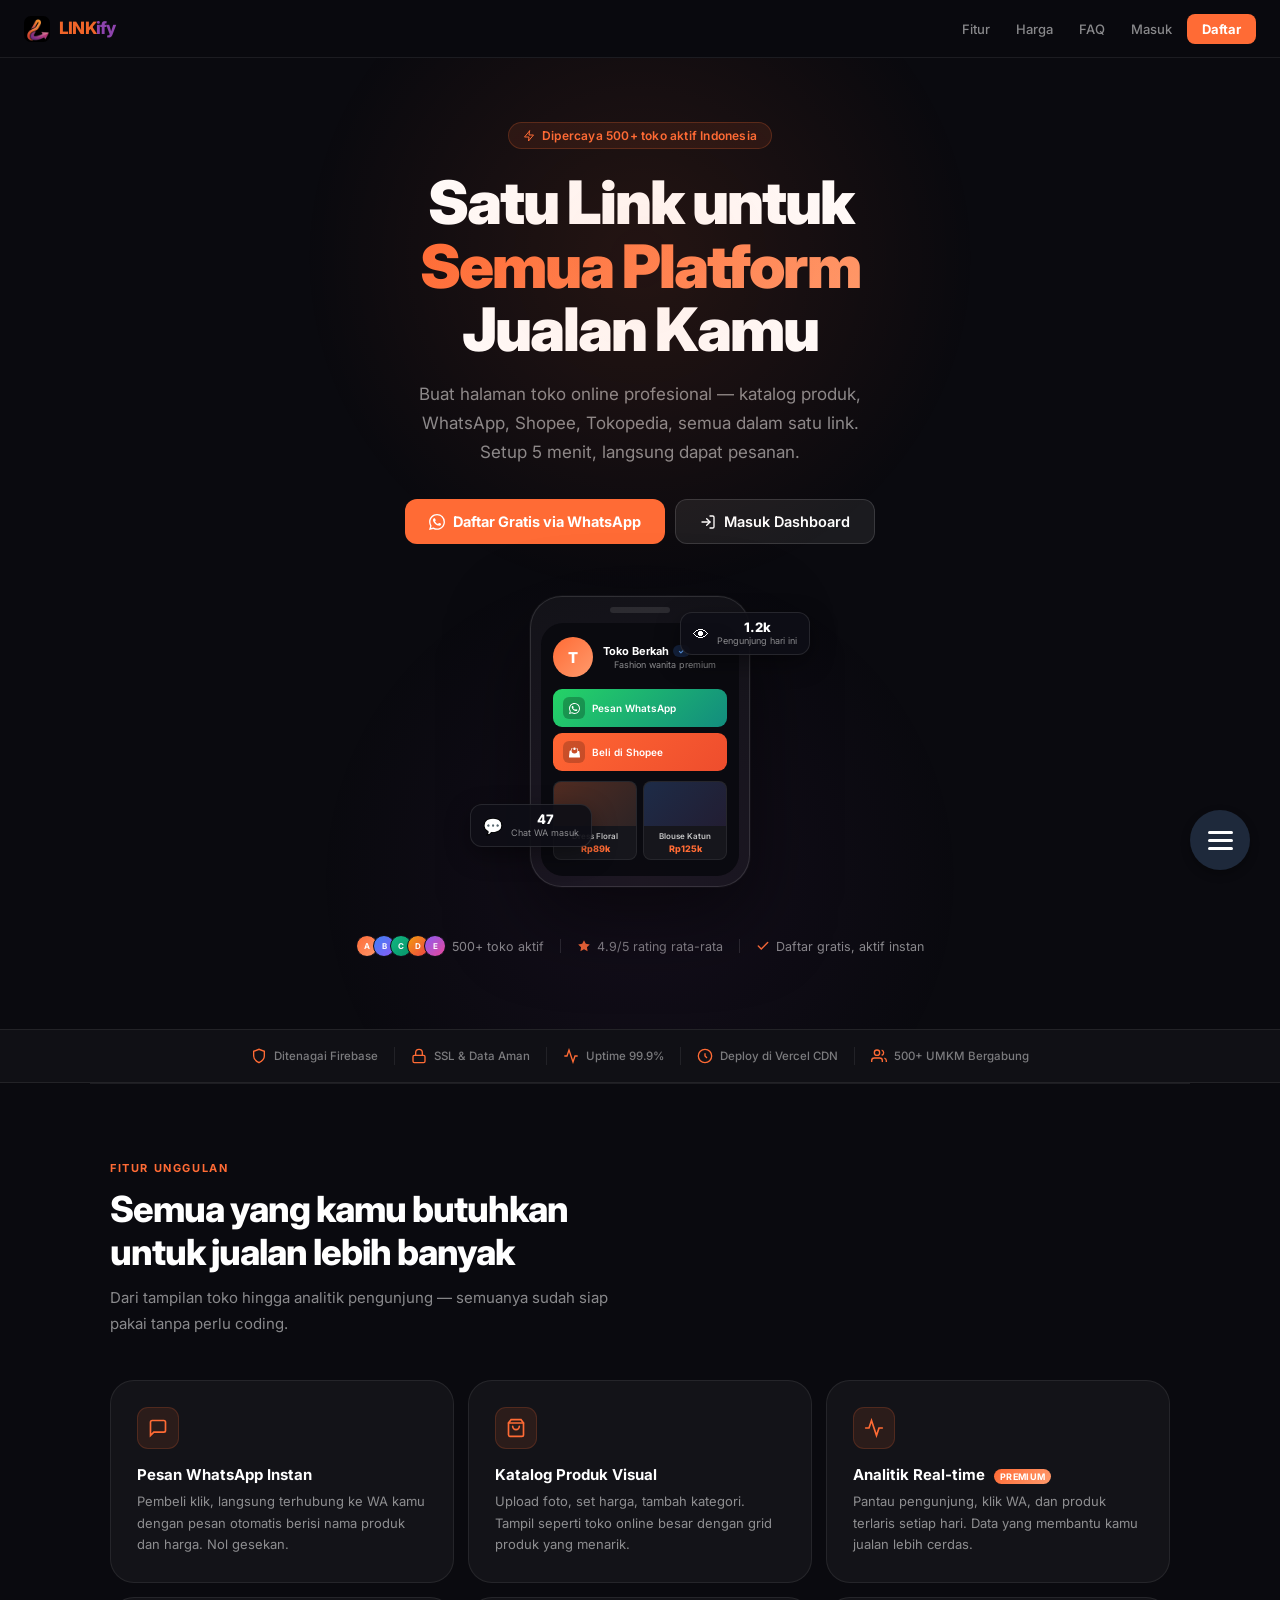
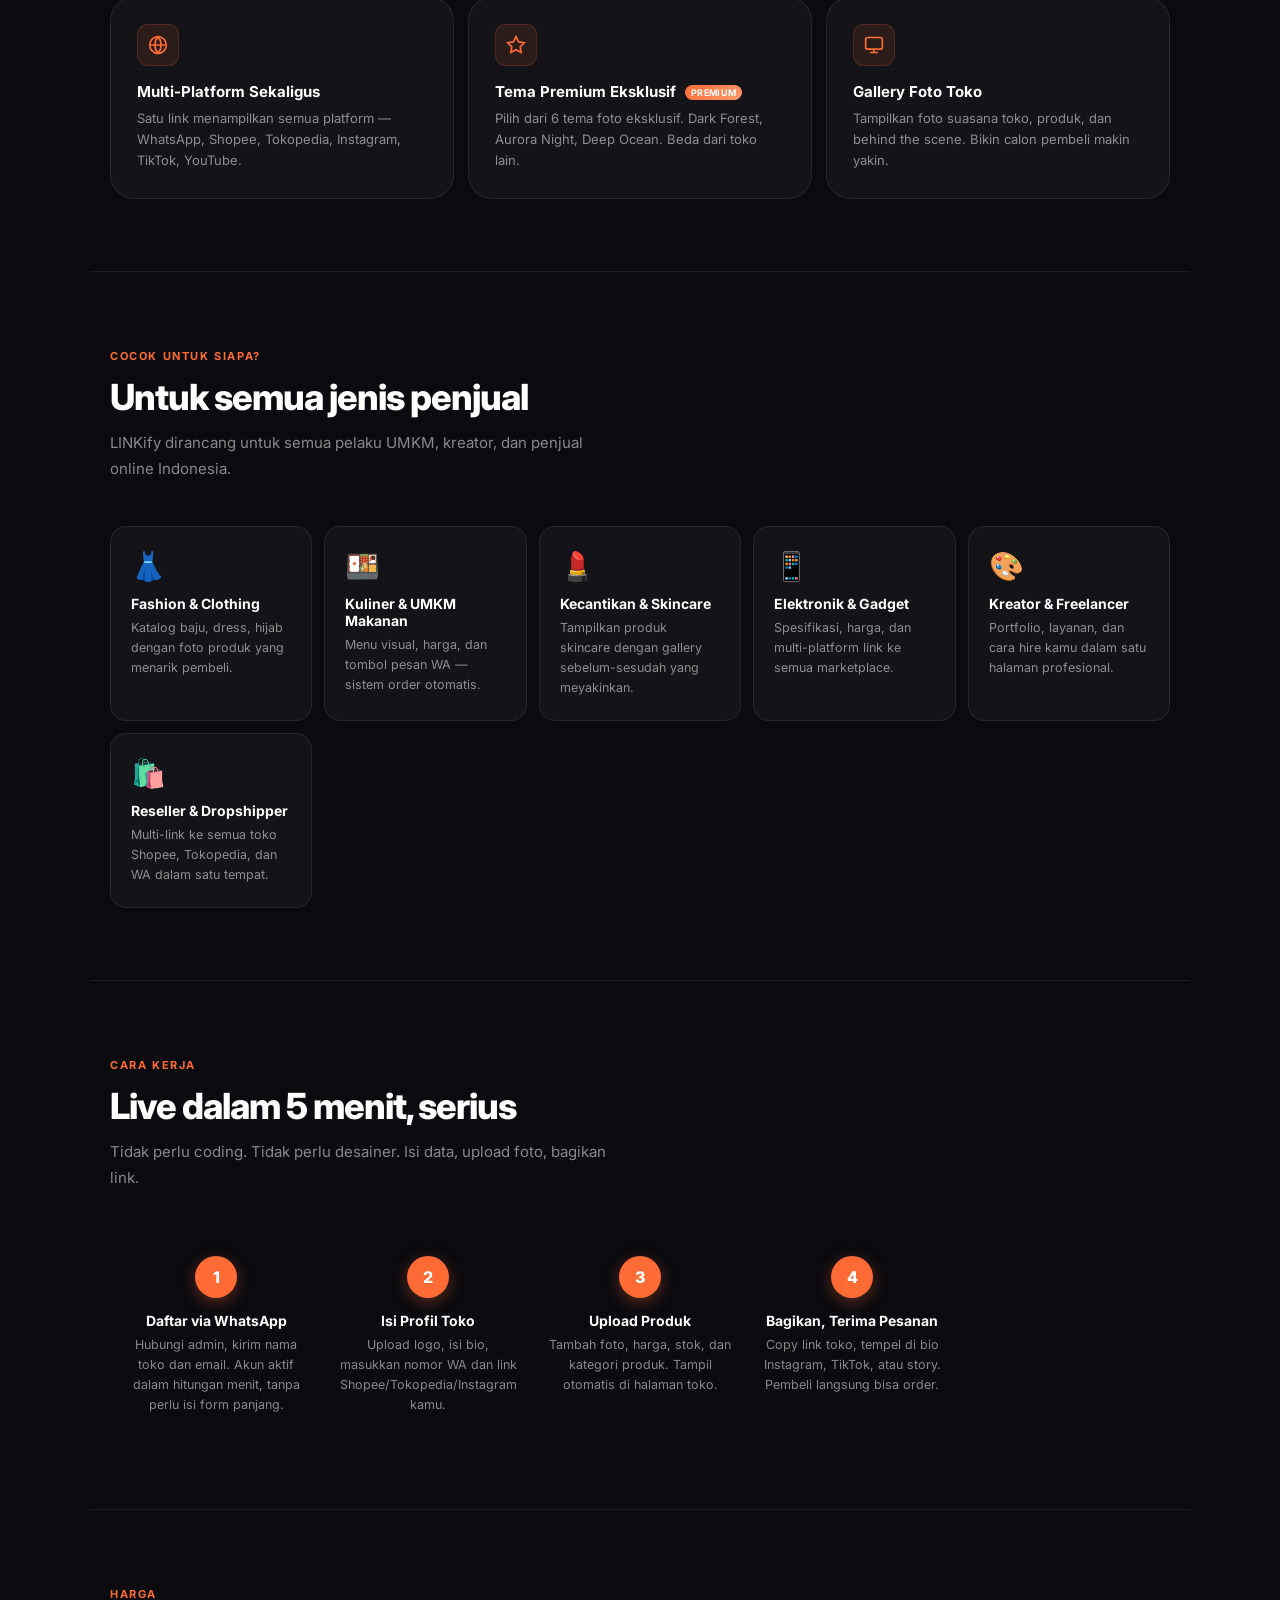
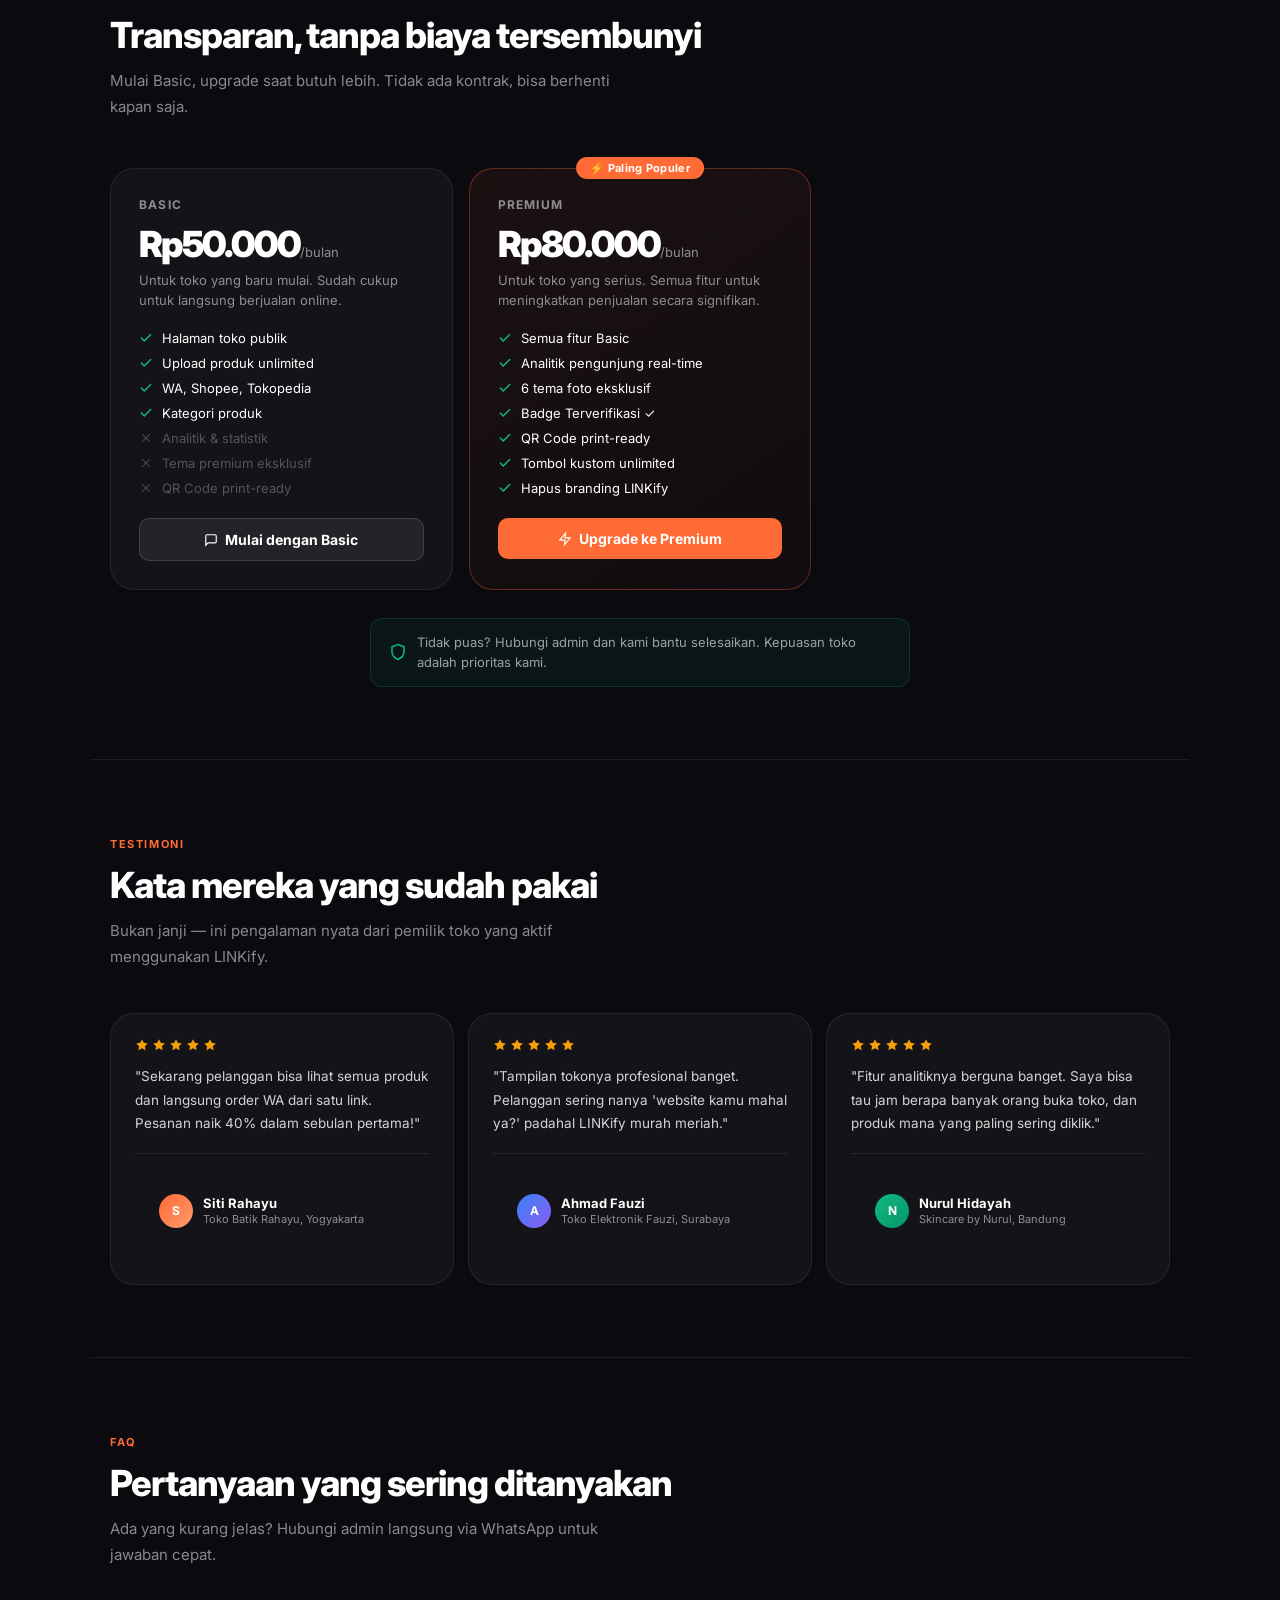
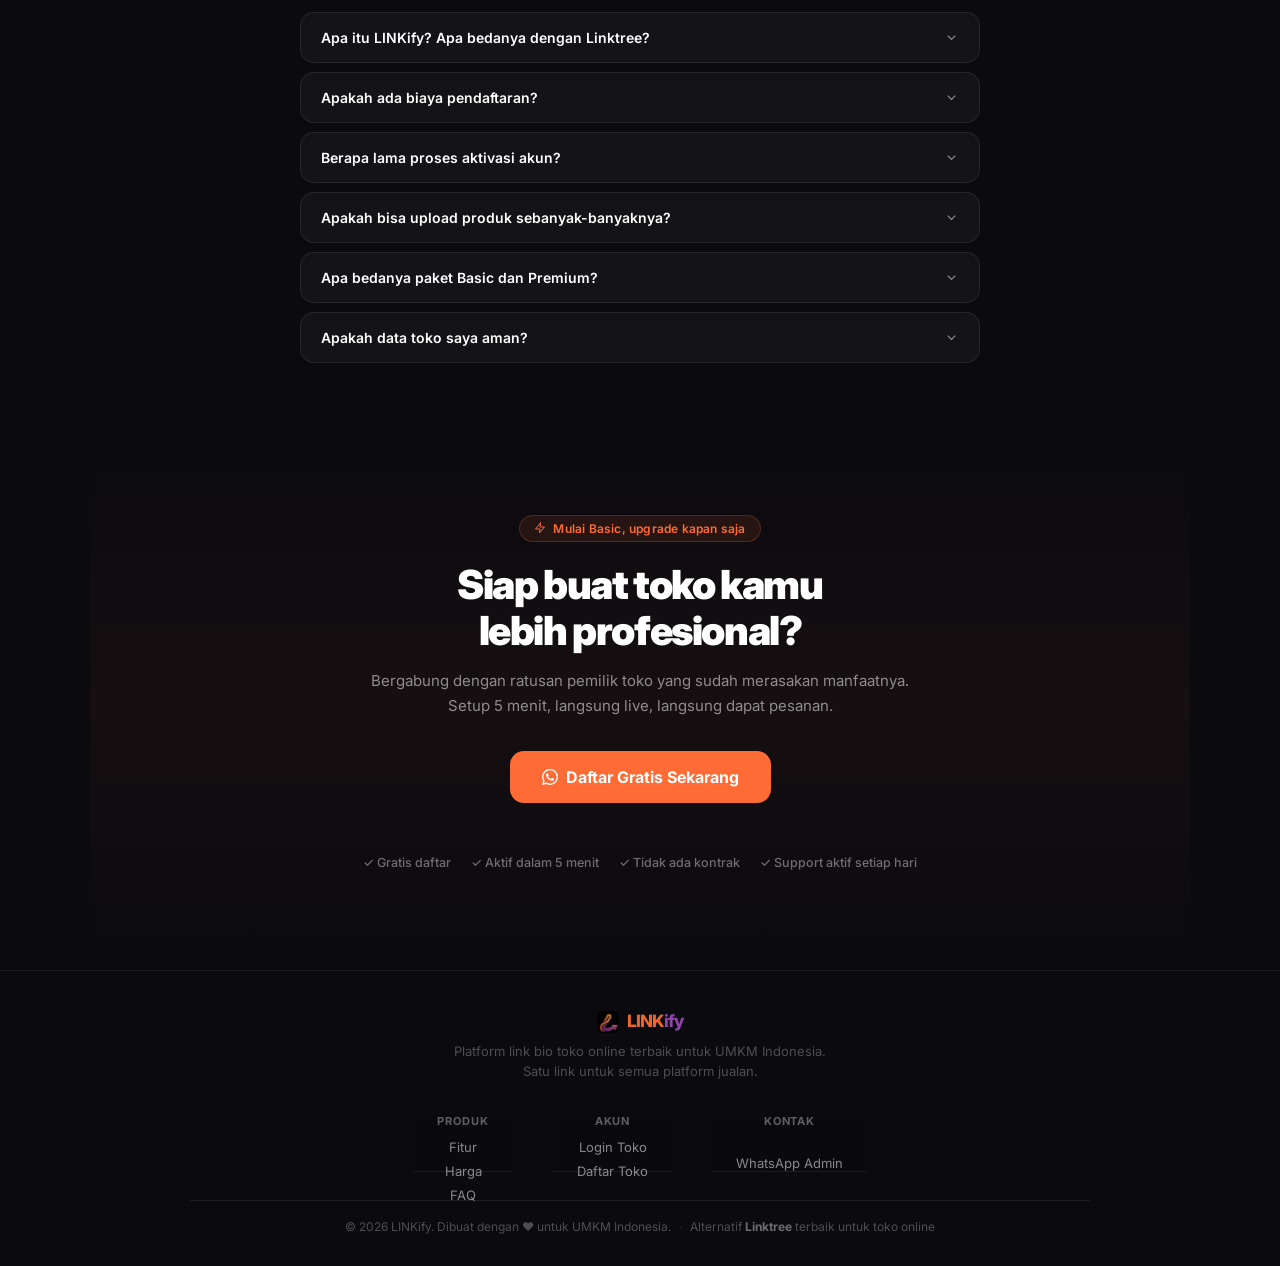
==== commit db528bfc: "update" ====
--- a/index.html
+++ b/index.html
@@ -1,204 +1,681 @@
 <!DOCTYPE html>
-<html lang="id">
+<html lang="id" prefix="og: https://ogp.me/ns#">
 <head>
   <meta charset="UTF-8">
   <meta name="viewport" content="width=device-width, initial-scale=1.0">
-  <title>LINKify - Link Bio</title>
-  <meta name="description" content="Toko online premium — belanja mudah, pesan via WhatsApp">
-  <meta property="og:title" content="LINKify - Toko Online">
+  <meta http-equiv="X-UA-Compatible" content="IE=edge">
+
+  <!-- Primary SEO -->
+  <title>LINKify — Link Bio Toko Online UMKM Indonesia | Linktree Alternative</title>
+  <meta name="description" content="Buat halaman toko online profesional dalam 5 menit. Satu link untuk WhatsApp, Shopee, Tokopedia, dan semua platform jualan. Alternatif Linktree terbaik untuk UMKM Indonesia.">
+  <meta name="keywords" content="link in bio, bio link tool, linktree alternative, UMKM digital, link bio toko online, creator landing page, halaman profil digital, toko online UMKM, link bio Indonesia">
+  <meta name="author" content="LINKify">
+  <meta name="robots" content="index, follow, max-snippet:-1, max-image-preview:large">
+  <link rel="canonical" href="https://linkify-linkbio.vercel.app/landing">
+
+  <!-- Open Graph -->
   <meta property="og:type" content="website">
+  <meta property="og:url" content="https://linkify-linkbio.vercel.app/landing">
+  <meta property="og:title" content="LINKify — Satu Link untuk Semua Platform Jualan">
+  <meta property="og:description" content="Buat halaman toko online profesional dalam 5 menit. WhatsApp, Shopee, Tokopedia — semua dalam satu link yang mudah dibagikan.">
+  <meta property="og:image" content="https://linkify-linkbio.vercel.app/landingog-image.png">
+  <meta property="og:image:width" content="1200">
+  <meta property="og:image:height" content="630">
+  <meta property="og:locale" content="id_ID">
+  <meta property="og:site_name" content="LINKify">
+
+  <!-- Twitter Card -->
+  <meta name="twitter:card" content="summary_large_image">
+  <meta name="twitter:title" content="LINKify — Link Bio Toko Online Premium">
+  <meta name="twitter:description" content="Satu link untuk semua platform jualan. Setup 5 menit, langsung live.">
+  <meta name="twitter:image" content="https://linkify-linkbio.vercel.app/landingog-image.png">
+
+  <!-- PWA -->
+  <meta name="theme-color" content="#FF6B35">
+  <link rel="icon" type="image/png" sizes="32x32" href="/asset/logo-linkify.png">
+  <link rel="apple-touch-icon" href="/asset/logo-linkify.png">
+  <link rel="manifest" href="manifest.json">
+
+  <!-- Fonts -->
   <link rel="preconnect" href="https://fonts.googleapis.com">
   <link rel="preconnect" href="https://fonts.gstatic.com" crossorigin>
-  <link href="https://fonts.googleapis.com/css2?family=Inter:wght@400;500;600;700;800;900&family=Space+Grotesk:wght@500;600;700&display=swap" rel="stylesheet">
-  <link rel="stylesheet" href="css/index.css?v=20260523">
-  <link rel="stylesheet" href="css/themes.css?v=20260512">
-  <link rel="icon" type="image/png" sizes="32x32" href="logo-linkify.png">
-  <link rel="apple-touch-icon" href="logo-linkify.png">
-  <link rel="manifest" href="manifest.json">
-  <meta name="theme-color" content="#FF6B35">
+  <link href="https://fonts.googleapis.com/css2?family=Inter:ital,wght@0,400;0,500;0,600;0,700;0,800;0,900;1,400&family=Space+Grotesk:wght@500;600;700&display=swap" rel="stylesheet">
+
+  <link rel="stylesheet" href="css/landing.css">
+  
+  <!-- Structured Data / Schema -->
+  <script type="application/ld+json">
+  {
+    "@context": "https://schema.org",
+    "@type": "SoftwareApplication",
+    "name": "LINKify",
+    "description": "Platform link bio toko online terbaik untuk UMKM Indonesia. Buat halaman toko profesional dalam 5 menit.",
+    "url": "https://linkify-linkbio.vercel.app/landing",
+    "applicationCategory": "BusinessApplication",
+    "operatingSystem": "Web",
+    "offers": [
+      {
+        "@type": "Offer",
+        "name": "Basic",
+        "price": "50000",
+        "priceCurrency": "IDR",
+        "priceValidUntil": "2026-12-31"
+      },
+      {
+        "@type": "Offer",
+        "name": "Premium",
+        "price": "80000",
+        "priceCurrency": "IDR",
+        "priceValidUntil": "2026-12-31"
+      }
+    ],
+    "aggregateRating": {
+      "@type": "AggregateRating",
+      "ratingValue": "4.9",
+      "reviewCount": "127",
+      "bestRating": "5"
+    }
+  }
+  </script>
+  <script type="application/ld+json">
+  {
+    "@context": "https://schema.org",
+    "@type": "FAQPage",
+    "mainEntity": [
+      {
+        "@type": "Question",
+        "name": "Apakah ada biaya pendaftaran LINKify?",
+        "acceptedAnswer": { "@type": "Answer", "text": "Tidak ada biaya pendaftaran. Hubungi admin via WhatsApp, akun langsung aktif gratis." }
+      },
+      {
+        "@type": "Question",
+        "name": "Berapa lama proses aktivasi akun LINKify?",
+        "acceptedAnswer": { "@type": "Answer", "text": "Kurang dari 5 menit setelah admin menerima data kamu." }
+      },
+      {
+        "@type": "Question",
+        "name": "Apa itu LINKify? Apakah sama dengan Linktree?",
+        "acceptedAnswer": { "@type": "Answer", "text": "LINKify adalah alternatif Linktree yang dirancang khusus untuk UMKM dan toko online Indonesia, dengan fitur katalog produk, integrasi WhatsApp, Shopee, dan Tokopedia." }
+      }
+    ]
+  }
+  </script>
 </head>
-<body class="index-page">
-<div class="page-wrap">
-  <div class="container">
-
-    <!-- TOP BAR -->
-    <div class="top-bar">
-      <button type="button" onclick="shareLink()" class="share-btn" aria-label="Bagikan toko">
-        <svg width="18" height="18" viewBox="0 0 24 24" fill="none" stroke="currentColor" stroke-width="2" stroke-linecap="round" stroke-linejoin="round" aria-hidden="true">
-          <path d="M4 12v8a2 2 0 002 2h12a2 2 0 002-2v-8"/>
-          <polyline points="16 6 12 2 8 6"/>
-          <line x1="12" y1="2" x2="12" y2="15"/>
-        </svg>
-      </button>
-    </div>
-
-    <!-- HERO -->
-    <div class="hero fade-up">
-      <div class="logo-wrapper">
-        <img id="profileImg" src="https://placehold.co/200x200/111/333?text=+" alt="Logo Toko" class="logo-img" loading="lazy" decoding="async">
-      </div>
-      <h1 id="username" class="store-name">
-        <span class="skel-text" style="width:140px;height:22px;display:inline-block;"></span>
-      </h1>
-      <div id="verified-badge" class="verified-badge" style="display:none;" aria-label="Terverifikasi Premium">
-        <svg viewBox="0 0 24 24" fill="none" stroke="currentColor" stroke-width="2.5" aria-hidden="true" width="13" height="13">
-          <path stroke-linecap="round" stroke-linejoin="round" d="M9 12l2 2 4-4m5.618-4.016A11.955 11.955 0 0112 2.944a11.955 11.955 0 01-8.618 3.04A12.02 12.02 0 003 9c0 5.591 3.824 10.29 9 11.622 5.176-1.332 9-6.03 9-11.622 0-1.042-.133-2.052-.382-3.016z"/>
-        </svg>
-        Terverifikasi
-      </div>
-      <p id="bio" class="store-desc"></p>
-    </div>
-
-    <!-- SOCIAL -->
-    <div class="social-section fade-up" id="social-bar" style="display:none;">
-      <div id="social-icons" class="social-icons"></div>
-    </div>
-
-    <!-- PLATFORM BUTTONS -->
-    <div class="platform-section fade-up">
-      <a id="link-wa-main" href="#" target="_blank" rel="noopener noreferrer" class="platform-btn wa-btn" onclick="trackClick('wa')">
-        <div class="icon-box">
-          <svg viewBox="0 0 24 24" width="20" height="20" fill="white" aria-hidden="true"><use href="#ico-wa"/></svg>
-        </div>
-        <span>Pesan via WhatsApp</span>
-        <svg class="btn-arrow" viewBox="0 0 24 24" fill="none" stroke="white" stroke-width="2" stroke-linecap="round" width="14" height="14"><path d="M5 12h14M12 5l7 7-7 7"/></svg>
-      </a>
-      <a id="link-shopee" href="#" target="_blank" rel="noopener noreferrer" class="platform-btn shopee-btn hidden" onclick="trackClick('shopee')">
-        <div class="icon-box">
-          <svg viewBox="0 0 24 24" width="20" height="20" fill="white" aria-hidden="true"><use href="#ico-shopee"/></svg>
-        </div>
-        <span>Pesan via Shopee</span>
-        <svg class="btn-arrow" viewBox="0 0 24 24" fill="none" stroke="white" stroke-width="2" stroke-linecap="round" width="14" height="14"><path d="M5 12h14M12 5l7 7-7 7"/></svg>
-      </a>
-      <a id="link-tokped" href="#" target="_blank" rel="noopener noreferrer" class="platform-btn tokped-btn hidden">
-        <div class="icon-box">
-          <svg viewBox="0 0 24 24" width="20" height="20" fill="white" aria-hidden="true"><use href="#ico-tokped"/></svg>
-        </div>
-        <span>Pesan via Tokopedia</span>
-        <svg class="btn-arrow" viewBox="0 0 24 24" fill="none" stroke="white" stroke-width="2" stroke-linecap="round" width="14" height="14"><path d="M5 12h14M12 5l7 7-7 7"/></svg>
-      </a>
-    </div>
-
-    <!-- CUSTOM BUTTONS (Premium) -->
-    <div id="custom-buttons-section" class="platform-section" style="display:none;">
-      <div class="custom-btn-wrap"></div>
-    </div>
-
-    <!-- GALLERY BUTTON (Premium) -->
-    <div id="gallery-btn-wrap" style="display:none;" class="fade-up">
-      <a id="gallery-btn" href="gallery.html" class="gallery-link-btn">
-        <div class="gallery-btn-previews" id="gallery-previews"></div>
-        <div class="gallery-btn-text">
-          <span class="gallery-btn-label">Gallery Foto</span>
-          <span class="gallery-btn-count" id="gallery-count"></span>
-        </div>
-        <svg viewBox="0 0 24 24" fill="none" stroke="currentColor" stroke-width="2" stroke-linecap="round" width="16" height="16"><path d="M5 12h14M12 5l7 7-7 7"/></svg>
-      </a>
-    </div>
-
-    <!-- CATALOG -->
-    <div class="catalog-section">
-      <div class="section-header fade-up">
-        <span class="section-title">Katalog Produk</span>
-      </div>
-      <div id="kategori-filter" class="kategori-filter" style="display:none;"></div>
-      <div id="unggulan-section" style="display:none;">
-        <div class="unggulan-label">Produk Unggulan</div>
-        <div id="unggulanList" class="product-grid" style="margin-bottom:20px;"></div>
-        <div class="unggulan-divider"></div>
-        <div class="unggulan-label" style="margin-top:16px;">Semua Produk</div>
-      </div>
-      <div id="productList" class="product-grid">
-        <!-- Skeleton -->
-        <div class="skeleton-box">
-          <div class="skeleton" style="aspect-ratio:4/3;border-radius:0;"></div>
-          <div style="padding:12px 12px 14px;">
-            <div class="skeleton" style="height:12px;width:75%;margin-bottom:8px;border-radius:6px;"></div>
-            <div class="skeleton" style="height:16px;width:48%;border-radius:6px;"></div>
+<body>
+
+<!-- ── NAV ─────────────────────────────────────────────────────────────── -->
+<header role="banner">
+  <nav aria-label="Navigasi utama">
+    <a href="/" class="nav-brand" aria-label="LINKify - Beranda">
+      <img src="/asset/logo-linkify.png" alt="LINKify logo" width="28" height="28">
+      <span class="logo-text">
+        <span class="logo-link">LINK</span><span class="logo-ify">ify</span>
+      </span>
+    </a>
+    <div class="nav-links" role="list">
+      <a href="#fitur" class="nav-link" role="listitem">Fitur</a>
+      <a href="#harga" class="nav-link" role="listitem">Harga</a>
+      <a href="#faq" class="nav-link" role="listitem">FAQ</a>
+      <a href="login-user.html" class="nav-link" role="listitem">Masuk</a>
+      <a href="https://wa.me/6285191245042?text=Halo%2C%20saya%20mau%20daftar%20LINKify" target="_blank" rel="noopener noreferrer" class="nav-link nav-cta" role="listitem" aria-label="Daftar LINKify via WhatsApp">Daftar</a>
+    </div>
+  </nav>
+</header>
+
+<!-- ── HERO ────────────────────────────────────────────────────────────── -->
+<main>
+<section class="hero" aria-labelledby="hero-heading">
+  <div class="hero-glow" aria-hidden="true"></div>
+  <div class="hero-glow hero-glow-2" aria-hidden="true"></div>
+
+  <div class="hero-badge" role="note">
+    <svg viewBox="0 0 24 24" fill="none" stroke="currentColor" stroke-width="2" stroke-linecap="round" aria-hidden="true"><polygon points="13 2 3 14 12 14 11 22 21 10 12 10 13 2"/></svg>
+    Dipercaya 500+ toko aktif Indonesia
+  </div>
+
+  <h1 id="hero-heading" class="hero-title">
+    Satu Link untuk<br>
+    <span class="accent">Semua Platform</span><br>
+    Jualan Kamu
+  </h1>
+
+  <p class="hero-sub">
+    Buat halaman toko online profesional — katalog produk, WhatsApp, Shopee, Tokopedia, semua dalam satu link. Setup 5 menit, langsung dapat pesanan.
+  </p>
+
+  <div class="hero-ctas">
+    <a href="https://wa.me/6285191245042?text=Halo%2C%20saya%20mau%20daftar%20LINKify%20untuk%20toko%20saya" target="_blank" rel="noopener noreferrer" class="btn-primary" aria-label="Daftar LINKify gratis via WhatsApp">
+      <svg viewBox="0 0 24 24" fill="white" aria-hidden="true"><path d="M17.472 14.382c-.297-.149-1.758-.867-2.03-.967-.273-.099-.471-.148-.67.15-.197.297-.767.966-.94 1.164-.173.199-.347.223-.644.075-.297-.15-1.255-.463-2.39-1.475-.883-.788-1.48-1.761-1.653-2.059-.173-.297-.018-.458.13-.606.134-.133.298-.347.446-.52.149-.174.198-.298.298-.497.099-.198.05-.371-.025-.52-.075-.149-.669-1.612-.916-2.207-.242-.579-.487-.5-.669-.51-.173-.008-.371-.01-.57-.01-.198 0-.52.074-.792.372-.272.297-1.04 1.016-1.04 2.479 0 1.462 1.065 2.875 1.213 3.074.149.198 2.096 3.2 5.077 4.487.709.306 1.262.489 1.694.625.712.227 1.36.195 1.871.118.571-.085 1.758-.719 2.006-1.413.248-.694.248-1.289.173-1.413-.074-.124-.272-.198-.57-.347m-5.421 7.403h-.004a9.87 9.87 0 01-5.031-1.378l-.361-.214-3.741.982.998-3.648-.235-.374a9.86 9.86 0 01-1.51-5.26c.001-5.45 4.436-9.884 9.888-9.884 2.64 0 5.122 1.03 6.988 2.898a9.825 9.825 0 012.893 6.994c-.003 5.45-4.437 9.884-9.885 9.884m8.413-18.297A11.815 11.815 0 0012.05 0C5.495 0 .16 5.335.157 11.892c0 2.096.547 4.142 1.588 5.945L.057 24l6.305-1.654a11.882 11.882 0 005.683 1.448h.005c6.554 0 11.89-5.335 11.893-11.893a11.821 11.821 0 00-3.48-8.413z"/></svg>
+      Daftar Gratis via WhatsApp
+    </a>
+    <a href="login-user.html" class="btn-secondary" aria-label="Masuk ke dashboard toko">
+      <svg viewBox="0 0 24 24" fill="none" stroke="currentColor" stroke-width="2" stroke-linecap="round" stroke-linejoin="round" aria-hidden="true"><path d="M15 3h4a2 2 0 012 2v14a2 2 0 01-2 2h-4"/><polyline points="10 17 15 12 10 7"/><line x1="15" y1="12" x2="3" y2="12"/></svg>
+      Masuk Dashboard
+    </a>
+  </div>
+
+  <!-- Live phone mockup -->
+  <div class="phone-mockup" aria-label="Contoh tampilan halaman toko LINKify" role="img">
+    <div class="phone-frame" aria-hidden="true">
+      <div class="phone-notch"></div>
+      <div class="phone-screen">
+        <div class="pscreen-top">
+          <div class="pscreen-avatar">T</div>
+          <div class="pscreen-info">
+            <div class="pscreen-name">Toko Berkah
+              <span class="pscreen-badge">✓</span>
+            </div>
+            <div class="pscreen-bio">Fashion wanita premium</div>
           </div>
         </div>
-        <div class="skeleton-box">
-          <div class="skeleton" style="aspect-ratio:4/3;border-radius:0;"></div>
-          <div style="padding:12px 12px 14px;">
-            <div class="skeleton" style="height:12px;width:60%;margin-bottom:8px;border-radius:6px;"></div>
-            <div class="skeleton" style="height:16px;width:52%;border-radius:6px;"></div>
+        <a class="pscreen-btn psbtn-wa" href="#" onclick="return false" tabindex="-1">
+          <div class="psb-ico">
+            <svg viewBox="0 0 24 24" width="11" height="11" fill="white"><path d="M17.472 14.382c-.297-.149-1.758-.867-2.03-.967-.273-.099-.471-.148-.67.15-.197.297-.767.966-.94 1.164-.173.199-.347.223-.644.075-.297-.15-1.255-.463-2.39-1.475-.883-.788-1.48-1.761-1.653-2.059-.173-.297-.018-.458.13-.606.134-.133.298-.347.446-.52.149-.174.198-.298.298-.497.099-.198.05-.371-.025-.52-.075-.149-.669-1.612-.916-2.207-.242-.579-.487-.5-.669-.51-.173-.008-.371-.01-.57-.01-.198 0-.52.074-.792.372-.272.297-1.04 1.016-1.04 2.479 0 1.462 1.065 2.875 1.213 3.074.149.198 2.096 3.2 5.077 4.487.709.306 1.262.489 1.694.625.712.227 1.36.195 1.871.118.571-.085 1.758-.719 2.006-1.413.248-.694.248-1.289.173-1.413-.074-.124-.272-.198-.57-.347m-5.421 7.403h-.004a9.87 9.87 0 01-5.031-1.378l-.361-.214-3.741.982.998-3.648-.235-.374a9.86 9.86 0 01-1.51-5.26c.001-5.45 4.436-9.884 9.888-9.884 2.64 0 5.122 1.03 6.988 2.898a9.825 9.825 0 012.893 6.994c-.003 5.45-4.437 9.884-9.885 9.884m8.413-18.297A11.815 11.815 0 0012.05 0C5.495 0 .16 5.335.157 11.892c0 2.096.547 4.142 1.588 5.945L.057 24l6.305-1.654a11.882 11.882 0 005.683 1.448h.005c6.554 0 11.89-5.335 11.893-11.893a11.821 11.821 0 00-3.48-8.413z"/></svg>
+          </div>
+          <span>Pesan WhatsApp</span>
+        </a>
+        <a class="pscreen-btn psbtn-shopee" href="#" onclick="return false" tabindex="-1">
+          <div class="psb-ico" style="background:rgba(0,0,0,.2)">
+            <svg viewBox="0 0 24 24" width="11" height="11" fill="white"><path d="M19.793 7.507c0-2.075-.828-3.952-2.168-5.308a.675.675 0 00-.95-.014.664.664 0 00-.013.944 6.506 6.506 0 011.8 4.378 6.501 6.501 0 01-6.504 6.487 6.499 6.499 0 01-6.5-6.487 6.497 6.497 0 011.8-4.378.664.664 0 00-.013-.944.675.675 0 00-.95.014A7.824 7.824 0 004.127 7.507H2.672a1.354 1.354 0 00-1.348 1.214L.024 21.347A1.344 1.344 0 001.37 22.86h21.26a1.344 1.344 0 001.346-1.513l-1.3-11.626a1.354 1.354 0 00-1.348-1.214h-1.597a7.9 7.9 0 00.062-.98zM12 1.14a2.694 2.694 0 110 5.388A2.694 2.694 0 0112 1.14z"/></svg>
+          </div>
+          <span>Beli di Shopee</span>
+        </a>
+        <div class="pscreen-prods">
+          <div class="pscreen-prod">
+            <div class="psp-img" style="background:linear-gradient(135deg,rgba(255,107,53,.25),rgba(255,154,108,.1))"></div>
+            <div class="psp-body"><div class="psp-name">Dress Floral</div><div class="psp-price">Rp89k</div></div>
+          </div>
+          <div class="pscreen-prod">
+            <div class="psp-img" style="background:linear-gradient(135deg,rgba(59,130,246,.2),rgba(139,92,246,.1))"></div>
+            <div class="psp-body"><div class="psp-name">Blouse Katun</div><div class="psp-price">Rp125k</div></div>
           </div>
         </div>
       </div>
     </div>
-
-  </div>
-
-  <footer class="footer">
-    <p id="footer-store" class="footer-copy-text">© 2025 My Store</p>
-    <div class="footer-brand">
-      <img src="logo-linkify.png" alt="LINKify" loading="lazy" decoding="async" width="14" height="14">
-      Powered by LINKify
-    </div>
-  </footer>
+    <!-- Floating metrics -->
+    <div class="metric-card metric-visitors" aria-hidden="true">
+      <div class="metric-icon">👁</div>
+      <div><div class="metric-val">1.2k</div><div class="metric-lbl">Pengunjung hari ini</div></div>
+    </div>
+    <div class="metric-card metric-orders" aria-hidden="true">
+      <div class="metric-icon">💬</div>
+      <div><div class="metric-val">47</div><div class="metric-lbl">Chat WA masuk</div></div>
+    </div>
+  </div>
+
+  <!-- Social proof -->
+  <div class="social-proof" role="note" aria-label="Bukti sosial LINKify">
+    <div class="proof-item">
+      <div class="proof-avatars" aria-hidden="true">
+        <div class="proof-avatar" style="background:linear-gradient(135deg,#FF6B35,#FF9A6C)">A</div>
+        <div class="proof-avatar" style="background:linear-gradient(135deg,#3B82F6,#8B5CF6)">B</div>
+        <div class="proof-avatar" style="background:linear-gradient(135deg,#10B981,#059669)">C</div>
+        <div class="proof-avatar" style="background:linear-gradient(135deg,#F59E0B,#EF4444)">D</div>
+        <div class="proof-avatar" style="background:linear-gradient(135deg,#8B5CF6,#EC4899)">E</div>
+      </div>
+      <span>500+ toko aktif</span>
+    </div>
+    <div class="proof-sep" aria-hidden="true"></div>
+    <div class="proof-item">
+      <svg viewBox="0 0 24 24" fill="currentColor" aria-hidden="true"><polygon points="12 2 15.09 8.26 22 9.27 17 14.14 18.18 21.02 12 17.77 5.82 21.02 7 14.14 2 9.27 8.91 8.26 12 2"/></svg>
+      <span>4.9/5 rating rata-rata</span>
+    </div>
+    <div class="proof-sep" aria-hidden="true"></div>
+    <div class="proof-item">
+      <svg viewBox="0 0 24 24" fill="none" stroke="currentColor" stroke-width="2.5" stroke-linecap="round" aria-hidden="true"><polyline points="20 6 9 17 4 12"/></svg>
+      <span>Daftar gratis, aktif instan</span>
+    </div>
+  </div>
+</section>
+
+<!-- ── TRUST BAR ────────────────────────────────────────────────────────── -->
+<div class="trust-bar" role="complementary" aria-label="Kepercayaan dan keamanan">
+  <div class="trust-inner">
+    <div class="trust-item">
+      <svg viewBox="0 0 24 24" fill="none" stroke="currentColor" stroke-width="2" width="16" height="16" aria-hidden="true"><path d="M12 22s8-4 8-10V5l-8-3-8 3v7c0 6 8 10 8 10z"/></svg>
+      <span>Ditenagai Firebase</span>
+    </div>
+    <div class="trust-divider" aria-hidden="true"></div>
+    <div class="trust-item">
+      <svg viewBox="0 0 24 24" fill="none" stroke="currentColor" stroke-width="2" width="16" height="16" aria-hidden="true"><rect x="3" y="11" width="18" height="11" rx="2"/><path d="M7 11V7a5 5 0 0110 0v4"/></svg>
+      <span>SSL &amp; Data Aman</span>
+    </div>
+    <div class="trust-divider" aria-hidden="true"></div>
+    <div class="trust-item">
+      <svg viewBox="0 0 24 24" fill="none" stroke="currentColor" stroke-width="2" width="16" height="16" aria-hidden="true"><polyline points="22 12 18 12 15 21 9 3 6 12 2 12"/></svg>
+      <span>Uptime 99.9%</span>
+    </div>
+    <div class="trust-divider" aria-hidden="true"></div>
+    <div class="trust-item">
+      <svg viewBox="0 0 24 24" fill="none" stroke="currentColor" stroke-width="2" width="16" height="16" aria-hidden="true"><circle cx="12" cy="12" r="10"/><path d="M12 8v4l3 3"/></svg>
+      <span>Deploy di Vercel CDN</span>
+    </div>
+    <div class="trust-divider" aria-hidden="true"></div>
+    <div class="trust-item">
+      <svg viewBox="0 0 24 24" fill="none" stroke="currentColor" stroke-width="2" width="16" height="16" aria-hidden="true"><path d="M17 21v-2a4 4 0 00-4-4H5a4 4 0 00-4 4v2"/><circle cx="9" cy="7" r="4"/><path d="M23 21v-2a4 4 0 00-3-3.87M16 3.13a4 4 0 010 7.75"/></svg>
+      <span>500+ UMKM Bergabung</span>
+    </div>
+  </div>
 </div>
 
-<!-- Floating WA -->
-<a id="waBtn" href="#" target="_blank" rel="noopener noreferrer" data-wa="" class="floating-wa" aria-label="Chat WhatsApp" onclick="trackClick('wa')">
-  <svg viewBox="0 0 24 24" width="26" height="26" fill="white" aria-hidden="true"><use href="#ico-wa"/></svg>
-</a>
-
-<!-- SVG Sprite -->
-<svg xmlns="http://www.w3.org/2000/svg" style="display:none" aria-hidden="true">
-  <defs>
-    <symbol id="ico-wa" viewBox="0 0 24 24">
-      <path d="M17.472 14.382c-.297-.149-1.758-.867-2.03-.967-.273-.099-.471-.148-.67.15-.197.297-.767.966-.94 1.164-.173.199-.347.223-.644.075-.297-.15-1.255-.463-2.39-1.475-.883-.788-1.48-1.761-1.653-2.059-.173-.297-.018-.458.13-.606.134-.133.298-.347.446-.52.149-.174.198-.298.298-.497.099-.198.05-.371-.025-.52-.075-.149-.669-1.612-.916-2.207-.242-.579-.487-.5-.669-.51-.173-.008-.371-.01-.57-.01-.198 0-.52.074-.792.372-.272.297-1.04 1.016-1.04 2.479 0 1.462 1.065 2.875 1.213 3.074.149.198 2.096 3.2 5.077 4.487.709.306 1.262.489 1.694.625.712.227 1.36.195 1.871.118.571-.085 1.758-.719 2.006-1.413.248-.694.248-1.289.173-1.413-.074-.124-.272-.198-.57-.347m-5.421 7.403h-.004a9.87 9.87 0 01-5.031-1.378l-.361-.214-3.741.982.998-3.648-.235-.374a9.86 9.86 0 01-1.51-5.26c.001-5.45 4.436-9.884 9.888-9.884 2.64 0 5.122 1.03 6.988 2.898a9.825 9.825 0 012.893 6.994c-.003 5.45-4.437 9.884-9.885 9.884m8.413-18.297A11.815 11.815 0 0012.05 0C5.495 0 .16 5.335.157 11.892c0 2.096.547 4.142 1.588 5.945L.057 24l6.305-1.654a11.882 11.882 0 005.683 1.448h.005c6.554 0 11.89-5.335 11.893-11.893a11.821 11.821 0 00-3.48-8.413z"/>
-    </symbol>
-    <symbol id="ico-shopee" viewBox="0 0 24 24">
-      <path d="M19.793 7.507c0-2.075-.828-3.952-2.168-5.308a.675.675 0 00-.95-.014.664.664 0 00-.013.944 6.506 6.506 0 011.8 4.378 6.501 6.501 0 01-6.504 6.487 6.499 6.499 0 01-6.5-6.487 6.497 6.497 0 011.8-4.378.664.664 0 00-.013-.944.675.675 0 00-.95.014A7.824 7.824 0 004.127 7.507H2.672a1.354 1.354 0 00-1.348 1.214L.024 21.347A1.344 1.344 0 001.37 22.86h21.26a1.344 1.344 0 001.346-1.513l-1.3-11.626a1.354 1.354 0 00-1.348-1.214h-1.597a7.9 7.9 0 00.062-.98zM12 1.14a2.694 2.694 0 110 5.388A2.694 2.694 0 0112 1.14z"/>
-    </symbol>
-    <symbol id="ico-tokped" viewBox="0 0 24 24">
-      <path d="M21 7H3a1 1 0 00-1 1v11a2 2 0 002 2h16a2 2 0 002-2V8a1 1 0 00-1-1zm-9 9a3 3 0 110-6 3 3 0 010 6z"/>
-      <path d="M8 7V5a4 4 0 018 0v2"/>
-    </symbol>
-    <symbol id="ico-instagram" viewBox="0 0 24 24">
-      <rect x="2" y="2" width="20" height="20" rx="5" ry="5" fill="none" stroke="currentColor" stroke-width="2"/>
-      <circle cx="12" cy="12" r="4" fill="none" stroke="currentColor" stroke-width="2"/>
-      <circle cx="17.5" cy="6.5" r="1.5" fill="currentColor"/>
-    </symbol>
-    <symbol id="ico-tiktok" viewBox="0 0 24 24">
-      <path d="M19.59 6.69a4.83 4.83 0 01-3.77-4.25V2h-3.45v13.67a2.89 2.89 0 01-2.88 2.5 2.89 2.89 0 01-2.89-2.89 2.89 2.89 0 012.89-2.89c.28 0 .54.04.79.1V9.01a6.33 6.33 0 00-.79-.05 6.34 6.34 0 00-6.34 6.34 6.34 6.34 0 006.34 6.34 6.34 6.34 0 006.33-6.34V8.69a8.19 8.19 0 004.79 1.52V6.76a4.85 4.85 0 01-1.02-.07z"/>
-    </symbol>
-    <symbol id="ico-twitter" viewBox="0 0 24 24">
-      <path d="M18.244 2.25h3.308l-7.227 8.26 8.502 11.24H16.17l-4.714-6.231-5.401 6.231H2.744l7.73-8.835L1.254 2.25H8.08l4.259 5.63L18.244 2.25zm-1.161 17.52h1.833L7.084 4.126H5.117L17.083 19.77z"/>
-    </symbol>
-    <symbol id="ico-facebook" viewBox="0 0 24 24">
-      <path d="M24 12.073c0-6.627-5.373-12-12-12s-12 5.373-12 12c0 5.99 4.388 10.954 10.125 11.854v-8.385H7.078v-3.47h3.047V9.43c0-3.007 1.792-4.669 4.533-4.669 1.312 0 2.686.235 2.686.235v2.953H15.83c-1.491 0-1.956.925-1.956 1.874v2.25h3.328l-.532 3.47h-2.796v8.385C19.612 23.027 24 18.062 24 12.073z"/>
-    </symbol>
-    <symbol id="ico-youtube" viewBox="0 0 24 24">
-      <path d="M23.498 6.186a3.016 3.016 0 00-2.122-2.136C19.505 3.545 12 3.545 12 3.545s-7.505 0-9.377.505A3.017 3.017 0 00.502 6.186C0 8.07 0 12 0 12s0 3.93.502 5.814a3.016 3.016 0 002.122 2.136c1.871.505 9.376.505 9.376.505s7.505 0 9.377-.505a3.015 3.015 0 002.122-2.136C24 15.93 24 12 24 12s0-3.93-.502-5.814zM9.545 15.568V8.432L15.818 12l-6.273 3.568z"/>
-    </symbol>
-  </defs>
-</svg>
+<!-- ── FEATURES ─────────────────────────────────────────────────────────── -->
+<div class="section-divider" aria-hidden="true"></div>
+<section id="fitur" aria-labelledby="fitur-heading">
+  <div class="section-badge" aria-hidden="true">Fitur Unggulan</div>
+  <h2 id="fitur-heading" class="section-title">Semua yang kamu butuhkan<br>untuk jualan lebih banyak</h2>
+  <p class="section-sub">Dari tampilan toko hingga analitik pengunjung — semuanya sudah siap pakai tanpa perlu coding.</p>
+
+  <div class="features-grid" role="list">
+
+    <article class="feature-card fade-in" role="listitem">
+      <div class="feature-icon" aria-hidden="true">
+        <svg viewBox="0 0 24 24" fill="none" stroke="currentColor" stroke-width="2" stroke-linecap="round"><path d="M21 15a2 2 0 01-2 2H7l-4 4V5a2 2 0 012-2h14a2 2 0 012 2z"/></svg>
+      </div>
+      <h3>Pesan WhatsApp Instan</h3>
+      <p>Pembeli klik, langsung terhubung ke WA kamu dengan pesan otomatis berisi nama produk dan harga. Nol gesekan.</p>
+    </article>
+
+    <article class="feature-card fade-in fade-in-delay-1" role="listitem">
+      <div class="feature-icon" aria-hidden="true">
+        <svg viewBox="0 0 24 24" fill="none" stroke="currentColor" stroke-width="2" stroke-linecap="round"><path d="M6 2L3 6v14a2 2 0 002 2h14a2 2 0 002-2V6l-3-4z"/><line x1="3" y1="6" x2="21" y2="6"/><path d="M16 10a4 4 0 01-8 0"/></svg>
+      </div>
+      <h3>Katalog Produk Visual</h3>
+      <p>Upload foto, set harga, tambah kategori. Tampil seperti toko online besar dengan grid produk yang menarik.</p>
+    </article>
+
+    <article class="feature-card fade-in fade-in-delay-2" role="listitem">
+      <div class="feature-icon" aria-hidden="true">
+        <svg viewBox="0 0 24 24" fill="none" stroke="currentColor" stroke-width="2" stroke-linecap="round"><polyline points="22 12 18 12 15 21 9 3 6 12 2 12"/></svg>
+      </div>
+      <h3>Analitik Real-time <span class="feat-premium-tag">Premium</span></h3>
+      <p>Pantau pengunjung, klik WA, dan produk terlaris setiap hari. Data yang membantu kamu jualan lebih cerdas.</p>
+    </article>
+
+    <article class="feature-card fade-in" role="listitem">
+      <div class="feature-icon" aria-hidden="true">
+        <svg viewBox="0 0 24 24" fill="none" stroke="currentColor" stroke-width="2" stroke-linecap="round"><circle cx="12" cy="12" r="10"/><line x1="2" y1="12" x2="22" y2="12"/><path d="M12 2a15.3 15.3 0 010 20M12 2a15.3 15.3 0 000 20"/></svg>
+      </div>
+      <h3>Multi-Platform Sekaligus</h3>
+      <p>Satu link menampilkan semua platform — WhatsApp, Shopee, Tokopedia, Instagram, TikTok, YouTube.</p>
+    </article>
+
+    <article class="feature-card fade-in fade-in-delay-1" role="listitem">
+      <div class="feature-icon" aria-hidden="true">
+        <svg viewBox="0 0 24 24" fill="none" stroke="currentColor" stroke-width="2" stroke-linecap="round"><polygon points="12 2 15.09 8.26 22 9.27 17 14.14 18.18 21.02 12 17.77 5.82 21.02 7 14.14 2 9.27 8.91 8.26 12 2"/></svg>
+      </div>
+      <h3>Tema Premium Eksklusif <span class="feat-premium-tag">Premium</span></h3>
+      <p>Pilih dari 6 tema foto eksklusif. Dark Forest, Aurora Night, Deep Ocean. Beda dari toko lain.</p>
+    </article>
+
+    <article class="feature-card fade-in fade-in-delay-2" role="listitem">
+      <div class="feature-icon" aria-hidden="true">
+        <svg viewBox="0 0 24 24" fill="none" stroke="currentColor" stroke-width="2" stroke-linecap="round"><rect x="2" y="3" width="20" height="14" rx="2"/><line x1="8" y1="21" x2="16" y2="21"/><line x1="12" y1="17" x2="12" y2="21"/></svg>
+      </div>
+      <h3>Gallery Foto Toko</h3>
+      <p>Tampilkan foto suasana toko, produk, dan behind the scene. Bikin calon pembeli makin yakin.</p>
+    </article>
+
+  </div>
+</section>
+
+<!-- ── USE CASES ────────────────────────────────────────────────────────── -->
+<div class="section-divider" aria-hidden="true"></div>
+<section aria-labelledby="usecase-heading">
+  <div class="section-badge" aria-hidden="true">Cocok untuk Siapa?</div>
+  <h2 id="usecase-heading" class="section-title">Untuk semua jenis penjual</h2>
+  <p class="section-sub">LINKify dirancang untuk semua pelaku UMKM, kreator, dan penjual online Indonesia.</p>
+
+  <div class="usecase-grid" role="list">
+    <div class="usecase-card fade-in" role="listitem">
+      <div class="usecase-emoji" aria-hidden="true">👗</div>
+      <h3>Fashion &amp; Clothing</h3>
+      <p>Katalog baju, dress, hijab dengan foto produk yang menarik pembeli.</p>
+    </div>
+    <div class="usecase-card fade-in fade-in-delay-1" role="listitem">
+      <div class="usecase-emoji" aria-hidden="true">🍱</div>
+      <h3>Kuliner &amp; UMKM Makanan</h3>
+      <p>Menu visual, harga, dan tombol pesan WA — sistem order otomatis.</p>
+    </div>
+    <div class="usecase-card fade-in fade-in-delay-2" role="listitem">
+      <div class="usecase-emoji" aria-hidden="true">💄</div>
+      <h3>Kecantikan &amp; Skincare</h3>
+      <p>Tampilkan produk skincare dengan gallery sebelum-sesudah yang meyakinkan.</p>
+    </div>
+    <div class="usecase-card fade-in fade-in-delay-3" role="listitem">
+      <div class="usecase-emoji" aria-hidden="true">📱</div>
+      <h3>Elektronik &amp; Gadget</h3>
+      <p>Spesifikasi, harga, dan multi-platform link ke semua marketplace.</p>
+    </div>
+    <div class="usecase-card fade-in" role="listitem">
+      <div class="usecase-emoji" aria-hidden="true">🎨</div>
+      <h3>Kreator &amp; Freelancer</h3>
+      <p>Portfolio, layanan, dan cara hire kamu dalam satu halaman profesional.</p>
+    </div>
+    <div class="usecase-card fade-in fade-in-delay-1" role="listitem">
+      <div class="usecase-emoji" aria-hidden="true">🛍️</div>
+      <h3>Reseller &amp; Dropshipper</h3>
+      <p>Multi-link ke semua toko Shopee, Tokopedia, dan WA dalam satu tempat.</p>
+    </div>
+  </div>
+</section>
+
+<!-- ── HOW IT WORKS ──────────────────────────────────────────────────────── -->
+<div class="section-divider" aria-hidden="true"></div>
+<section aria-labelledby="cara-heading">
+  <div class="section-badge" aria-hidden="true">Cara Kerja</div>
+  <h2 id="cara-heading" class="section-title">Live dalam 5 menit, serius</h2>
+  <p class="section-sub">Tidak perlu coding. Tidak perlu desainer. Isi data, upload foto, bagikan link.</p>
+
+  <div class="how-grid" role="list">
+    <div class="how-step fade-in" role="listitem">
+      <div class="how-num" aria-hidden="true">1</div>
+      <h3>Daftar via WhatsApp</h3>
+      <p>Hubungi admin, kirim nama toko dan email. Akun aktif dalam hitungan menit, tanpa perlu isi form panjang.</p>
+    </div>
+    <div class="how-step fade-in fade-in-delay-1" role="listitem">
+      <div class="how-num" aria-hidden="true">2</div>
+      <h3>Isi Profil Toko</h3>
+      <p>Upload logo, isi bio, masukkan nomor WA dan link Shopee/Tokopedia/Instagram kamu.</p>
+    </div>
+    <div class="how-step fade-in fade-in-delay-2" role="listitem">
+      <div class="how-num" aria-hidden="true">3</div>
+      <h3>Upload Produk</h3>
+      <p>Tambah foto, harga, stok, dan kategori produk. Tampil otomatis di halaman toko.</p>
+    </div>
+    <div class="how-step fade-in fade-in-delay-3" role="listitem">
+      <div class="how-num" aria-hidden="true">4</div>
+      <h3>Bagikan, Terima Pesanan</h3>
+      <p>Copy link toko, tempel di bio Instagram, TikTok, atau story. Pembeli langsung bisa order.</p>
+    </div>
+  </div>
+</section>
+
+<!-- ── PRICING ──────────────────────────────────────────────────────────── -->
+<div class="section-divider" aria-hidden="true"></div>
+<section id="harga" aria-labelledby="harga-heading">
+  <div class="section-badge" aria-hidden="true">Harga</div>
+  <h2 id="harga-heading" class="section-title">Transparan, tanpa biaya tersembunyi</h2>
+  <p class="section-sub">Mulai Basic, upgrade saat butuh lebih. Tidak ada kontrak, bisa berhenti kapan saja.</p>
+
+  <div class="pricing-grid" role="list">
+
+    <!-- Basic -->
+    <article class="pricing-card fade-in" role="listitem" aria-labelledby="plan-basic">
+      <div class="plan-name" id="plan-basic">Basic</div>
+      <div class="plan-price">Rp50.000<span>/bulan</span></div>
+      <p class="plan-desc">Untuk toko yang baru mulai. Sudah cukup untuk langsung berjualan online.</p>
+      <ul class="plan-features" aria-label="Fitur paket Basic">
+        <li class="plan-feat"><svg viewBox="0 0 24 24" fill="none" stroke="currentColor" stroke-width="2.5" stroke-linecap="round" class="feat-yes" aria-hidden="true"><polyline points="20 6 9 17 4 12"/></svg>Halaman toko publik</li>
+        <li class="plan-feat"><svg viewBox="0 0 24 24" fill="none" stroke="currentColor" stroke-width="2.5" stroke-linecap="round" class="feat-yes" aria-hidden="true"><polyline points="20 6 9 17 4 12"/></svg>Upload produk unlimited</li>
+        <li class="plan-feat"><svg viewBox="0 0 24 24" fill="none" stroke="currentColor" stroke-width="2.5" stroke-linecap="round" class="feat-yes" aria-hidden="true"><polyline points="20 6 9 17 4 12"/></svg>WA, Shopee, Tokopedia</li>
+        <li class="plan-feat"><svg viewBox="0 0 24 24" fill="none" stroke="currentColor" stroke-width="2.5" stroke-linecap="round" class="feat-yes" aria-hidden="true"><polyline points="20 6 9 17 4 12"/></svg>Kategori produk</li>
+        <li class="plan-feat no"><svg viewBox="0 0 24 24" fill="none" stroke="currentColor" stroke-width="2" stroke-linecap="round" class="feat-no" aria-hidden="true"><line x1="18" y1="6" x2="6" y2="18"/><line x1="6" y1="6" x2="18" y2="18"/></svg>Analitik &amp; statistik</li>
+        <li class="plan-feat no"><svg viewBox="0 0 24 24" fill="none" stroke="currentColor" stroke-width="2" stroke-linecap="round" class="feat-no" aria-hidden="true"><line x1="18" y1="6" x2="6" y2="18"/><line x1="6" y1="6" x2="18" y2="18"/></svg>Tema premium eksklusif</li>
+        <li class="plan-feat no"><svg viewBox="0 0 24 24" fill="none" stroke="currentColor" stroke-width="2" stroke-linecap="round" class="feat-no" aria-hidden="true"><line x1="18" y1="6" x2="6" y2="18"/><line x1="6" y1="6" x2="18" y2="18"/></svg>QR Code print-ready</li>
+      </ul>
+      <a href="https://wa.me/6285191245042?text=Halo%2C%20saya%20mau%20daftar%20paket%20Basic%20LINKify" target="_blank" rel="noopener noreferrer" class="btn-plan btn-plan-outline" aria-label="Daftar paket Basic LINKify">
+        <svg viewBox="0 0 24 24" fill="none" stroke="currentColor" stroke-width="2" stroke-linecap="round" aria-hidden="true"><path d="M21 15a2 2 0 01-2 2H7l-4 4V5a2 2 0 012-2h14a2 2 0 012 2z"/></svg>
+        Mulai dengan Basic
+      </a>
+    </article>
+
+    <!-- Premium -->
+    <article class="pricing-card popular fade-in fade-in-delay-1" role="listitem" aria-labelledby="plan-premium">
+      <div class="popular-badge" aria-label="Paket paling populer">⚡ Paling Populer</div>
+      <div class="plan-name" id="plan-premium">Premium</div>
+      <div class="plan-price">Rp80.000<span>/bulan</span></div>
+      <p class="plan-desc">Untuk toko yang serius. Semua fitur untuk meningkatkan penjualan secara signifikan.</p>
+      <ul class="plan-features" aria-label="Fitur paket Premium">
+        <li class="plan-feat"><svg viewBox="0 0 24 24" fill="none" stroke="currentColor" stroke-width="2.5" stroke-linecap="round" class="feat-yes" aria-hidden="true"><polyline points="20 6 9 17 4 12"/></svg>Semua fitur Basic</li>
+        <li class="plan-feat"><svg viewBox="0 0 24 24" fill="none" stroke="currentColor" stroke-width="2.5" stroke-linecap="round" class="feat-yes" aria-hidden="true"><polyline points="20 6 9 17 4 12"/></svg>Analitik pengunjung real-time</li>
+        <li class="plan-feat"><svg viewBox="0 0 24 24" fill="none" stroke="currentColor" stroke-width="2.5" stroke-linecap="round" class="feat-yes" aria-hidden="true"><polyline points="20 6 9 17 4 12"/></svg>6 tema foto eksklusif</li>
+        <li class="plan-feat"><svg viewBox="0 0 24 24" fill="none" stroke="currentColor" stroke-width="2.5" stroke-linecap="round" class="feat-yes" aria-hidden="true"><polyline points="20 6 9 17 4 12"/></svg>Badge Terverifikasi ✓</li>
+        <li class="plan-feat"><svg viewBox="0 0 24 24" fill="none" stroke="currentColor" stroke-width="2.5" stroke-linecap="round" class="feat-yes" aria-hidden="true"><polyline points="20 6 9 17 4 12"/></svg>QR Code print-ready</li>
+        <li class="plan-feat"><svg viewBox="0 0 24 24" fill="none" stroke="currentColor" stroke-width="2.5" stroke-linecap="round" class="feat-yes" aria-hidden="true"><polyline points="20 6 9 17 4 12"/></svg>Tombol kustom unlimited</li>
+        <li class="plan-feat"><svg viewBox="0 0 24 24" fill="none" stroke="currentColor" stroke-width="2.5" stroke-linecap="round" class="feat-yes" aria-hidden="true"><polyline points="20 6 9 17 4 12"/></svg>Hapus branding LINKify</li>
+      </ul>
+      <a href="https://wa.me/6285191245042?text=Halo%2C%20saya%20mau%20upgrade%20ke%20Premium%20LINKify" target="_blank" rel="noopener noreferrer" class="btn-plan btn-plan-primary" aria-label="Upgrade ke paket Premium LINKify">
+        <svg viewBox="0 0 24 24" fill="none" stroke="currentColor" stroke-width="2" stroke-linecap="round" aria-hidden="true"><polygon points="13 2 3 14 12 14 11 22 21 10 12 10 13 2"/></svg>
+        Upgrade ke Premium
+      </a>
+    </article>
+
+  </div>
+
+  <div class="guarantee-bar" role="note">
+    <svg viewBox="0 0 24 24" fill="none" stroke="currentColor" stroke-width="2" width="18" height="18" aria-hidden="true"><path d="M12 22s8-4 8-10V5l-8-3-8 3v7c0 6 8 10 8 10z"/></svg>
+    <span>Tidak puas? Hubungi admin dan kami bantu selesaikan. Kepuasan toko adalah prioritas kami.</span>
+  </div>
+</section>
+
+<!-- ── TESTIMONIALS ─────────────────────────────────────────────────────── -->
+<div class="section-divider" aria-hidden="true"></div>
+<section aria-labelledby="testi-heading">
+  <div class="section-badge" aria-hidden="true">Testimoni</div>
+  <h2 id="testi-heading" class="section-title">Kata mereka yang sudah pakai</h2>
+  <p class="section-sub">Bukan janji — ini pengalaman nyata dari pemilik toko yang aktif menggunakan LINKify.</p>
+
+  <div class="testimonials-grid" role="list">
+
+    <article class="testi-card fade-in" role="listitem">
+      <div class="testi-stars" aria-label="Rating 5 dari 5 bintang">
+        <svg viewBox="0 0 24 24" fill="currentColor" aria-hidden="true"><polygon points="12 2 15.09 8.26 22 9.27 17 14.14 18.18 21.02 12 17.77 5.82 21.02 7 14.14 2 9.27 8.91 8.26 12 2"/></svg>
+        <svg viewBox="0 0 24 24" fill="currentColor" aria-hidden="true"><polygon points="12 2 15.09 8.26 22 9.27 17 14.14 18.18 21.02 12 17.77 5.82 21.02 7 14.14 2 9.27 8.91 8.26 12 2"/></svg>
+        <svg viewBox="0 0 24 24" fill="currentColor" aria-hidden="true"><polygon points="12 2 15.09 8.26 22 9.27 17 14.14 18.18 21.02 12 17.77 5.82 21.02 7 14.14 2 9.27 8.91 8.26 12 2"/></svg>
+        <svg viewBox="0 0 24 24" fill="currentColor" aria-hidden="true"><polygon points="12 2 15.09 8.26 22 9.27 17 14.14 18.18 21.02 12 17.77 5.82 21.02 7 14.14 2 9.27 8.91 8.26 12 2"/></svg>
+        <svg viewBox="0 0 24 24" fill="currentColor" aria-hidden="true"><polygon points="12 2 15.09 8.26 22 9.27 17 14.14 18.18 21.02 12 17.77 5.82 21.02 7 14.14 2 9.27 8.91 8.26 12 2"/></svg>
+      </div>
+      <blockquote class="testi-text">"Sekarang pelanggan bisa lihat semua produk dan langsung order WA dari satu link. Pesanan naik 40% dalam sebulan pertama!"</blockquote>
+      <footer class="testi-author">
+        <div class="testi-avatar" aria-hidden="true">S</div>
+        <div>
+          <div class="testi-name">Siti Rahayu</div>
+          <div class="testi-role">Toko Batik Rahayu, Yogyakarta</div>
+        </div>
+      </footer>
+    </article>
+
+    <article class="testi-card fade-in fade-in-delay-1" role="listitem">
+      <div class="testi-stars" aria-label="Rating 5 dari 5 bintang">
+        <svg viewBox="0 0 24 24" fill="currentColor" aria-hidden="true"><polygon points="12 2 15.09 8.26 22 9.27 17 14.14 18.18 21.02 12 17.77 5.82 21.02 7 14.14 2 9.27 8.91 8.26 12 2"/></svg>
+        <svg viewBox="0 0 24 24" fill="currentColor" aria-hidden="true"><polygon points="12 2 15.09 8.26 22 9.27 17 14.14 18.18 21.02 12 17.77 5.82 21.02 7 14.14 2 9.27 8.91 8.26 12 2"/></svg>
+        <svg viewBox="0 0 24 24" fill="currentColor" aria-hidden="true"><polygon points="12 2 15.09 8.26 22 9.27 17 14.14 18.18 21.02 12 17.77 5.82 21.02 7 14.14 2 9.27 8.91 8.26 12 2"/></svg>
+        <svg viewBox="0 0 24 24" fill="currentColor" aria-hidden="true"><polygon points="12 2 15.09 8.26 22 9.27 17 14.14 18.18 21.02 12 17.77 5.82 21.02 7 14.14 2 9.27 8.91 8.26 12 2"/></svg>
+        <svg viewBox="0 0 24 24" fill="currentColor" aria-hidden="true"><polygon points="12 2 15.09 8.26 22 9.27 17 14.14 18.18 21.02 12 17.77 5.82 21.02 7 14.14 2 9.27 8.91 8.26 12 2"/></svg>
+      </div>
+      <blockquote class="testi-text">"Tampilan tokonya profesional banget. Pelanggan sering nanya 'website kamu mahal ya?' padahal LINKify murah meriah."</blockquote>
+      <footer class="testi-author">
+        <div class="testi-avatar" style="background:linear-gradient(135deg,#3B82F6,#8B5CF6)" aria-hidden="true">A</div>
+        <div>
+          <div class="testi-name">Ahmad Fauzi</div>
+          <div class="testi-role">Toko Elektronik Fauzi, Surabaya</div>
+        </div>
+      </footer>
+    </article>
+
+    <article class="testi-card fade-in fade-in-delay-2" role="listitem">
+      <div class="testi-stars" aria-label="Rating 5 dari 5 bintang">
+        <svg viewBox="0 0 24 24" fill="currentColor" aria-hidden="true"><polygon points="12 2 15.09 8.26 22 9.27 17 14.14 18.18 21.02 12 17.77 5.82 21.02 7 14.14 2 9.27 8.91 8.26 12 2"/></svg>
+        <svg viewBox="0 0 24 24" fill="currentColor" aria-hidden="true"><polygon points="12 2 15.09 8.26 22 9.27 17 14.14 18.18 21.02 12 17.77 5.82 21.02 7 14.14 2 9.27 8.91 8.26 12 2"/></svg>
+        <svg viewBox="0 0 24 24" fill="currentColor" aria-hidden="true"><polygon points="12 2 15.09 8.26 22 9.27 17 14.14 18.18 21.02 12 17.77 5.82 21.02 7 14.14 2 9.27 8.91 8.26 12 2"/></svg>
+        <svg viewBox="0 0 24 24" fill="currentColor" aria-hidden="true"><polygon points="12 2 15.09 8.26 22 9.27 17 14.14 18.18 21.02 12 17.77 5.82 21.02 7 14.14 2 9.27 8.91 8.26 12 2"/></svg>
+        <svg viewBox="0 0 24 24" fill="currentColor" aria-hidden="true"><polygon points="12 2 15.09 8.26 22 9.27 17 14.14 18.18 21.02 12 17.77 5.82 21.02 7 14.14 2 9.27 8.91 8.26 12 2"/></svg>
+      </div>
+      <blockquote class="testi-text">"Fitur analitiknya berguna banget. Saya bisa tau jam berapa banyak orang buka toko, dan produk mana yang paling sering diklik."</blockquote>
+      <footer class="testi-author">
+        <div class="testi-avatar" style="background:linear-gradient(135deg,#10B981,#059669)" aria-hidden="true">N</div>
+        <div>
+          <div class="testi-name">Nurul Hidayah</div>
+          <div class="testi-role">Skincare by Nurul, Bandung</div>
+        </div>
+      </footer>
+    </article>
+
+  </div>
+</section>
+
+<!-- ── FAQ ──────────────────────────────────────────────────────────────── -->
+<div class="section-divider" aria-hidden="true"></div>
+<section id="faq" aria-labelledby="faq-heading">
+  <div class="section-badge" aria-hidden="true">FAQ</div>
+  <h2 id="faq-heading" class="section-title">Pertanyaan yang sering ditanyakan</h2>
+  <p class="section-sub">Ada yang kurang jelas? Hubungi admin langsung via WhatsApp untuk jawaban cepat.</p>
+
+  <div class="faq-list" role="list">
+
+    <details class="faq-item fade-in" role="listitem">
+      <summary class="faq-q">
+        Apa itu LINKify? Apa bedanya dengan Linktree?
+        <svg viewBox="0 0 24 24" fill="none" stroke="currentColor" stroke-width="2" class="faq-arrow" aria-hidden="true"><polyline points="6 9 12 15 18 9"/></svg>
+      </summary>
+      <div class="faq-a">LINKify adalah platform link bio yang dirancang khusus untuk UMKM dan toko online Indonesia. Berbeda dengan Linktree yang hanya menampilkan link, LINKify punya fitur katalog produk visual, integrasi pesan WhatsApp otomatis, analitik pengunjung, dan tema premium — semua yang dibutuhkan toko online.</div>
+    </details>
+
+    <details class="faq-item fade-in" role="listitem">
+      <summary class="faq-q">
+        Apakah ada biaya pendaftaran?
+        <svg viewBox="0 0 24 24" fill="none" stroke="currentColor" stroke-width="2" class="faq-arrow" aria-hidden="true"><polyline points="6 9 12 15 18 9"/></svg>
+      </summary>
+      <div class="faq-a">Tidak ada biaya pendaftaran. Cukup hubungi admin via WhatsApp, kirim nama toko dan email, akun langsung dibuatkan secara gratis. Paket Basic mulai Rp50.000/bulan langsung bisa aktif.</div>
+    </details>
+
+    <details class="faq-item fade-in" role="listitem">
+      <summary class="faq-q">
+        Berapa lama proses aktivasi akun?
+        <svg viewBox="0 0 24 24" fill="none" stroke="currentColor" stroke-width="2" class="faq-arrow" aria-hidden="true"><polyline points="6 9 12 15 18 9"/></svg>
+      </summary>
+      <div class="faq-a">Kurang dari 5 menit setelah admin menerima data kamu. Kami aktif setiap hari dan merespons dengan cepat via WhatsApp.</div>
+    </details>
+
+    <details class="faq-item fade-in" role="listitem">
+      <summary class="faq-q">
+        Apakah bisa upload produk sebanyak-banyaknya?
+        <svg viewBox="0 0 24 24" fill="none" stroke="currentColor" stroke-width="2" class="faq-arrow" aria-hidden="true"><polyline points="6 9 12 15 18 9"/></svg>
+      </summary>
+      <div class="faq-a">Ya! Tidak ada batasan jumlah produk di semua paket. Kamu bisa upload produk sebanyak yang dibutuhkan, lengkap dengan foto, harga, stok, kategori, dan deskripsi.</div>
+    </details>
+
+    <details class="faq-item fade-in" role="listitem">
+      <summary class="faq-q">
+        Apa bedanya paket Basic dan Premium?
+        <svg viewBox="0 0 24 24" fill="none" stroke="currentColor" stroke-width="2" class="faq-arrow" aria-hidden="true"><polyline points="6 9 12 15 18 9"/></svg>
+      </summary>
+      <div class="faq-a">Basic sudah cukup untuk mulai berjualan: halaman toko publik, katalog produk, WA/Shopee/Tokopedia. Premium menambahkan: analitik real-time, 6 tema foto eksklusif, badge terverifikasi, QR Code print-ready, tombol kustom unlimited, dan hapus branding LINKify.</div>
+    </details>
+
+    <details class="faq-item fade-in" role="listitem">
+      <summary class="faq-q">
+        Apakah data toko saya aman?
+        <svg viewBox="0 0 24 24" fill="none" stroke="currentColor" stroke-width="2" class="faq-arrow" aria-hidden="true"><polyline points="6 9 12 15 18 9"/></svg>
+      </summary>
+      <div class="faq-a">Sangat aman. Semua data tersimpan di Firebase (Google Cloud), diproteksi enkripsi SSL end-to-end, dan hanya bisa diakses oleh akun kamu. Kami tidak pernah menjual atau membagikan data ke pihak ketiga.</div>
+    </details>
+
+  </div>
+</section>
+
+<!-- ── CTA FINAL ────────────────────────────────────────────────────────── -->
+<section class="cta-final" aria-labelledby="cta-heading">
+  <div class="hero-badge" style="margin-bottom:20px;">
+    <svg viewBox="0 0 24 24" fill="none" stroke="currentColor" stroke-width="2" stroke-linecap="round" aria-hidden="true"><polygon points="13 2 3 14 12 14 11 22 21 10 12 10 13 2"/></svg>
+    Mulai Basic, upgrade kapan saja
+  </div>
+  <h2 id="cta-heading">Siap buat toko kamu<br>lebih profesional?</h2>
+  <p>Bergabung dengan ratusan pemilik toko yang sudah merasakan manfaatnya.<br>Setup 5 menit, langsung live, langsung dapat pesanan.</p>
+  <div class="hero-ctas">
+    <a href="https://wa.me/6285191245042?text=Halo%2C%20saya%20mau%20daftar%20LINKify%20untuk%20toko%20saya" target="_blank" rel="noopener noreferrer" class="btn-primary btn-primary-lg" aria-label="Daftar LINKify gratis sekarang via WhatsApp">
+      <svg viewBox="0 0 24 24" fill="white" aria-hidden="true"><path d="M17.472 14.382c-.297-.149-1.758-.867-2.03-.967-.273-.099-.471-.148-.67.15-.197.297-.767.966-.94 1.164-.173.199-.347.223-.644.075-.297-.15-1.255-.463-2.39-1.475-.883-.788-1.48-1.761-1.653-2.059-.173-.297-.018-.458.13-.606.134-.133.298-.347.446-.52.149-.174.198-.298.298-.497.099-.198.05-.371-.025-.52-.075-.149-.669-1.612-.916-2.207-.242-.579-.487-.5-.669-.51-.173-.008-.371-.01-.57-.01-.198 0-.52.074-.792.372-.272.297-1.04 1.016-1.04 2.479 0 1.462 1.065 2.875 1.213 3.074.149.198 2.096 3.2 5.077 4.487.709.306 1.262.489 1.694.625.712.227 1.36.195 1.871.118.571-.085 1.758-.719 2.006-1.413.248-.694.248-1.289.173-1.413-.074-.124-.272-.198-.57-.347m-5.421 7.403h-.004a9.87 9.87 0 01-5.031-1.378l-.361-.214-3.741.982.998-3.648-.235-.374a9.86 9.86 0 01-1.51-5.26c.001-5.45 4.436-9.884 9.888-9.884 2.64 0 5.122 1.03 6.988 2.898a9.825 9.825 0 012.893 6.994c-.003 5.45-4.437 9.884-9.885 9.884m8.413-18.297A11.815 11.815 0 0012.05 0C5.495 0 .16 5.335.157 11.892c0 2.096.547 4.142 1.588 5.945L.057 24l6.305-1.654a11.882 11.882 0 005.683 1.448h.005c6.554 0 11.89-5.335 11.893-11.893a11.821 11.821 0 00-3.48-8.413z"/></svg>
+      Daftar Gratis Sekarang
+    </a>
+  </div>
+  <div class="cta-trust" role="note">
+    <span>✓ Gratis daftar</span>
+    <span>✓ Aktif dalam 5 menit</span>
+    <span>✓ Tidak ada kontrak</span>
+    <span>✓ Support aktif setiap hari</span>
+  </div>
+</section>
+</main>
+
+<!-- ── FOOTER ───────────────────────────────────────────────────────────── -->
+<footer role="contentinfo">
+  <div class="footer-inner">
+    <div class="footer-top">
+      <a href="/" class="footer-brand2" aria-label="LINKify beranda">
+        <img src="/asset/logo-linkify.png" alt="LINKify" width="24" height="24" loading="lazy">
+        <span class="logo-text"><span class="logo-link">LINK</span><span class="logo-ify">ify</span></span>
+      </a>
+      <p class="footer-tagline">Platform link bio toko online terbaik untuk UMKM Indonesia.<br>Satu link untuk semua platform jualan.</p>
+    </div>
+    <div class="footer-mid">
+      <nav class="footer-col" aria-label="Menu produk">
+        <div class="footer-col-title">Produk</div>
+        <a href="#fitur">Fitur</a>
+        <a href="#harga">Harga</a>
+        <a href="#faq">FAQ</a>
+      </nav>
+      <nav class="footer-col" aria-label="Menu akun">
+        <div class="footer-col-title">Akun</div>
+        <a href="login-user.html">Login Toko</a>
+        <a href="https://wa.me/6285191245042?text=Halo%2C%20saya%20mau%20daftar%20LINKify" target="_blank" rel="noopener noreferrer">Daftar Toko</a>
+      </nav>
+      <nav class="footer-col" aria-label="Menu kontak">
+        <div class="footer-col-title">Kontak</div>
+        <a href="https://wa.me/6285191245042" target="_blank" rel="noopener noreferrer">WhatsApp Admin</a>
+      </nav>
+    </div>
+    <div class="footer-bottom">
+      <span>&copy; 2026 LINKify. Dibuat dengan ❤ untuk UMKM Indonesia.</span>
+      <span class="footer-sep" aria-hidden="true">·</span>
+      <span>Alternatif <strong>Linktree</strong> terbaik untuk toko online</span>
+    </div>
+  </div>
+</footer>
+
+<div class="fab-container" id="myFabContainer">
+        
+        <div class="fab-menu">
+            <a href="/ai/index.html" class="fab-item btn-linkify" title="Linkify Bot">
+                <img src="/asset/img/botlogo.jpg" alt="Linkify Bot">
+            </a>
+
+            <a href="https://wa.me/628123456789" target="_blank" class="fab-item btn-whatsapp" title="Hubungi WhatsApp">
+                <img src="/asset/img/wa.jpg" alt="WhatsApp">
+            </a>
+        </div>
+
+        <button class="fab-trigger" id="fabToggleBtn">
+            <span class="bar"></span>
+            <span class="bar"></span>
+            <span class="bar"></span>
+        </button>
+
+    </div>
 
 <script>
-  window.shareLink = () => {
-    const title = document.getElementById('username')?.innerText || 'Toko';
-    if (navigator.share) {
-      navigator.share({ title, url: window.location.href }).catch(() => {});
-    } else {
-      navigator.clipboard.writeText(window.location.href)
-        .then(() => {
-          const btn = document.querySelector('.share-btn');
-          if (btn) {
-            btn.style.background = 'rgba(16,185,129,0.15)';
-            btn.style.borderColor = 'rgba(16,185,129,0.3)';
-            setTimeout(() => { btn.style.background = ''; btn.style.borderColor = ''; }, 1400);
-          }
-        }).catch(() => {});
-    }
-  };
+ const fabContainer = document.getElementById('myFabContainer');
+        const fabToggleBtn = document.getElementById('fabToggleBtn');
+
+        // Fungsi untuk membuka/tutup menu saat diklik
+        fabToggleBtn.addEventListener('click', (e) => {
+            e.stopPropagation(); // Mencegah event bubbling
+            fabContainer.classList.toggle('active');
+        });
+
+        // Menutup menu secara otomatis jika pengguna mengklik di luar area menu
+        document.addEventListener('click', (e) => {
+            if (!fabContainer.contains(e.target)) {
+                fabContainer.classList.remove('active');
+            }
+        });
+(function(){
+  const io = new IntersectionObserver(function(entries){
+    entries.forEach(function(e){
+      if(e.isIntersecting){ e.target.classList.add('visible'); io.unobserve(e.target); }
+    });
+  }, { threshold: 0.07, rootMargin: '0px 0px -16px 0px' });
+  document.querySelectorAll('.fade-in').forEach(function(el){ io.observe(el); });
+})();
 </script>
-
-<script type="module">
-  import { checkMaintenance } from './js/maintenance.js?v=20260512';
-  await checkMaintenance();
-</script>
-<script type="module" src="js/script.js?v=20260512"></script>
 </body>
-</html>
+</html>
--- a/css/landing.css
+++ b/css/landing.css
@@ -0,0 +1,659 @@
+/* ================================================================
+   LINKify — Landing Page CSS (landing.css)
+   Premium SaaS · Mobile-first · Performance-optimized
+   GPU-only animations: transform + opacity only
+   ================================================================ */
+
+@import url('https://fonts.googleapis.com/css2?family=Inter:ital,wght@0,400;0,500;0,600;0,700;0,800;0,900;1,400&display=swap');
+
+*,*::before,*::after{box-sizing:border-box;margin:0;padding:0;}
+
+:root{
+  --accent:       #FF6B35;
+  --accent2:      #FF9A6C;
+  --accent-rgb:   255,107,53;
+  --dark:         #0A0A0F;
+  --dark2:        #0f0f17;
+  --card:         rgba(255,255,255,0.04);
+  --card-hover:   rgba(255,255,255,0.07);
+  --border:       rgba(255,255,255,0.08);
+  --border2:      rgba(255,255,255,0.13);
+  --text:         #FFFFFF;
+  --muted:        rgba(255,255,255,0.52);
+  --muted2:       rgba(255,255,255,0.28);
+  --radius:       16px;
+  --radius-lg:    24px;
+}
+
+html{scroll-behavior:smooth;background:var(--dark);}
+body{
+  font-family:'Inter',sans-serif;
+  background:var(--dark);
+  color:var(--text);
+  overflow-x:hidden;
+  -webkit-font-smoothing:antialiased;
+  text-rendering:optimizeLegibility;
+}
+
+/* ── NAV ─────────────────────────────────────────────────────────── */
+header{position:sticky;top:0;z-index:100;}
+nav{
+  display:flex;align-items:center;justify-content:space-between;
+  padding:0 24px;height:58px;
+  background:rgba(10,10,15,0.85);
+  backdrop-filter:blur(18px);-webkit-backdrop-filter:blur(18px);
+  border-bottom:1px solid var(--border);
+}
+.nav-brand{
+  display:inline-flex;align-items:center;gap:9px;
+  text-decoration:none;flex-shrink:0;
+}
+.nav-brand img{width:26px;height:26px;border-radius:7px;display:block;}
+.logo-text{font-weight:800;font-size:17px;letter-spacing:-0.8px;line-height:1;}
+.logo-link{color:#F06529;}
+.logo-ify{color:#8E44AD;}
+.nav-links{display:flex;align-items:center;gap:4px;}
+.nav-link{
+  color:var(--muted);font-size:13px;font-weight:500;
+  text-decoration:none;padding:6px 11px;border-radius:8px;
+  transition:color .14s,background .14s;white-space:nowrap;
+}
+.nav-link:hover{color:#fff;background:rgba(255,255,255,0.06);}
+.nav-cta{
+  background:var(--accent);color:#fff!important;font-weight:700;
+  padding:7px 15px!important;border-radius:8px;
+  transition:filter .14s,transform .12s;
+}
+.nav-cta:hover{filter:brightness(1.1);transform:translateY(-1px);}
+@media(max-width:580px){
+  .nav-links .nav-link:not(.nav-cta){display:none;}
+  nav{padding:0 16px;}
+}
+
+/* ── HERO ─────────────────────────────────────────────────────────── */
+.hero{
+  min-height:calc(100vh - 58px);
+  display:flex;flex-direction:column;
+  align-items:center;justify-content:center;
+  text-align:center;
+  padding:64px 20px 72px;
+  position:relative;overflow:hidden;
+}
+.hero-glow{
+  position:absolute;top:-150px;left:50%;transform:translateX(-50%);
+  width:700px;height:700px;border-radius:50%;
+  background:radial-gradient(circle,rgba(255,107,53,0.11) 0%,transparent 68%);
+  pointer-events:none;will-change:transform;
+}
+.hero-glow-2{
+  top:auto;bottom:-200px;
+  background:radial-gradient(circle,rgba(142,68,173,0.08) 0%,transparent 65%);
+}
+.hero-badge{
+  display:inline-flex;align-items:center;gap:7px;
+  background:rgba(255,107,53,0.1);border:1px solid rgba(255,107,53,0.22);
+  color:var(--accent);font-size:12px;font-weight:600;
+  padding:5px 14px;border-radius:99px;margin-bottom:22px;
+  letter-spacing:.2px;
+}
+.hero-badge svg{width:12px;height:12px;flex-shrink:0;}
+h1.hero-title{
+  font-size:clamp(30px,5.8vw,60px);
+  font-weight:900;letter-spacing:-2px;line-height:1.06;
+  margin-bottom:18px;max-width:720px;
+}
+h1.hero-title .accent{
+  color:var(--accent);
+  background:linear-gradient(135deg,#FF6B35,#FF9A6C);
+  -webkit-background-clip:text;-webkit-text-fill-color:transparent;
+  background-clip:text;
+}
+.hero-sub{
+  font-size:clamp(14px,2.2vw,17px);color:var(--muted);
+  max-width:480px;line-height:1.72;margin-bottom:32px;
+}
+.hero-ctas{
+  display:flex;gap:10px;flex-wrap:wrap;
+  justify-content:center;margin-bottom:52px;
+}
+.btn-primary{
+  display:inline-flex;align-items:center;gap:8px;
+  background:var(--accent);color:#fff;
+  padding:13px 24px;border-radius:12px;
+  font-size:14.5px;font-weight:700;text-decoration:none;
+  transition:transform .15s,filter .15s;will-change:transform;
+}
+.btn-primary:hover{transform:translateY(-2px);filter:brightness(1.08);}
+.btn-primary:active{transform:scale(0.97);}
+.btn-primary-lg{padding:16px 32px;font-size:16px;border-radius:14px;}
+.btn-secondary{
+  display:inline-flex;align-items:center;gap:8px;
+  background:rgba(255,255,255,0.07);border:1px solid var(--border2);
+  color:#fff;padding:13px 24px;border-radius:12px;
+  font-size:14.5px;font-weight:600;text-decoration:none;
+  transition:background .15s,transform .15s;
+}
+.btn-secondary:hover{background:rgba(255,255,255,0.12);transform:translateY(-1px);}
+.btn-primary svg,.btn-secondary svg{width:16px;height:16px;flex-shrink:0;}
+
+/* ── PHONE MOCKUP ─────────────────────────────────────────────────── */
+.phone-mockup{
+  position:relative;margin-bottom:48px;
+  width:220px;flex-shrink:0;
+  max-width: 100%;
+}
+.phone-frame{
+  background:rgba(255,255,255,0.04);
+  border:1.5px solid rgba(255,255,255,0.12);
+  border-radius:32px;padding:10px;
+  box-shadow:0 32px 80px rgba(0,0,0,.5),0 0 0 1px rgba(255,255,255,0.04);
+}
+.phone-notch{
+  width:60px;height:6px;border-radius:4px;
+  background:rgba(255,255,255,0.1);
+  margin:0 auto 10px;
+}
+.phone-screen{
+  background:rgba(10,10,15,0.95);border-radius:22px;
+  padding:14px 12px 16px;
+}
+.pscreen-top{
+  display:flex;align-items:center;gap:10px;margin-bottom:12px;
+}
+.pscreen-avatar{
+  width:40px;height:40px;border-radius:50%;flex-shrink:0;
+  background:linear-gradient(135deg,var(--accent),#FF9A6C);
+  display:flex;align-items:center;justify-content:center;
+  font-size:15px;font-weight:800;color:#fff;
+}
+.pscreen-info{flex:1;min-width:0;}
+.pscreen-name{
+  font-size:11px;font-weight:700;white-space:nowrap;overflow:hidden;text-overflow:ellipsis;
+  display:flex;align-items:center;gap:4px;
+}
+.pscreen-badge{
+  font-size:8px;background:rgba(59,130,246,.2);color:#60A5FA;
+  padding:1px 5px;border-radius:99px;font-weight:700;flex-shrink:0;
+}
+.pscreen-bio{font-size:9px;color:var(--muted);margin-top:1px;}
+.pscreen-btn{
+  display:flex;align-items:center;gap:7px;
+  padding:8px 10px;border-radius:9px;
+  font-size:10px;font-weight:600;color:#fff;
+  margin-bottom:6px;text-decoration:none;
+}
+.pscreen-btn:last-of-type{margin-bottom:0;}
+.psb-ico{
+  width:22px;height:22px;border-radius:6px;
+  background:rgba(0,0,0,.25);
+  display:flex;align-items:center;justify-content:center;flex-shrink:0;
+}
+.psbtn-wa{background:linear-gradient(135deg,#25D366,#128C7E);}
+.psbtn-shopee{background:linear-gradient(135deg,#FF6633,#EE4D2D);}
+.pscreen-prods{display:grid;grid-template-columns:1fr 1fr;gap:6px;margin-top:10px;}
+.pscreen-prod{
+  background:rgba(255,255,255,0.05);border:1px solid rgba(255,255,255,0.07);
+  border-radius:8px;overflow:hidden;
+}
+.psp-img{width:100%;height:44px;}
+.psp-body{padding:5px 6px;}
+.psp-name{font-size:8px;font-weight:600;opacity:.75;margin-bottom:2px;}
+.psp-price{font-size:9px;font-weight:800;color:var(--accent);}
+
+/* Floating metric cards */
+.metric-card{
+  position:absolute;
+  display:flex;align-items:center;gap:8px;
+  background:rgba(15,15,22,0.92);
+  border:1px solid rgba(255,255,255,0.1);
+  border-radius:12px;padding:8px 12px;
+  box-shadow:0 8px 24px rgba(0,0,0,.4);
+  white-space:nowrap;
+  animation:metric-float 4s ease-in-out infinite;
+  will-change:transform;
+}
+.metric-visitors{top:16px;right:-60px;animation-delay:0s;}
+.metric-orders{bottom:40px;left:-60px;animation-delay:1.8s;}
+.metric-icon{font-size:16px;}
+.metric-val{font-size:13px;font-weight:800;line-height:1;}
+.metric-lbl{font-size:9px;color:var(--muted);margin-top:1px;}
+@keyframes metric-float{
+  0%,100%{transform:translateY(0);}
+  50%{transform:translateY(-6px);}
+}
+@media(max-width:500px){
+  .metric-visitors{right:-20px;top:8px;}
+  .metric-orders{left:-14px;bottom:30px;}
+  .metric-val{font-size:11px;}
+  .metric-lbl{font-size:8px;}
+}
+
+/* ── SOCIAL PROOF ─────────────────────────────────────────────────── */
+.social-proof{
+  display:flex;align-items:center;justify-content:center;
+  gap:16px;flex-wrap:wrap;
+  font-size:12.5px;color:var(--muted);
+}
+.proof-item{display:flex;align-items:center;gap:6px;}
+.proof-item svg{width:14px;height:14px;color:var(--accent);flex-shrink:0;}
+.proof-avatars{display:flex;}
+.proof-avatar{
+  width:22px;height:22px;border-radius:50%;
+  border:1.5px solid var(--dark2);margin-left:-5px;
+  display:flex;align-items:center;justify-content:center;
+  font-size:8px;font-weight:700;color:#fff;
+}
+.proof-avatar:first-child{margin-left:0;}
+.proof-sep{width:1px;height:14px;background:var(--border2);}
+@media(max-width:480px){.proof-sep{display:none;}}
+
+/* ── TRUST BAR ────────────────────────────────────────────────────── */
+.trust-bar{
+  background:rgba(255,255,255,0.025);
+  border-top:1px solid var(--border);
+  border-bottom:1px solid var(--border);
+  padding:13px 20px;overflow:hidden;
+}
+.trust-inner{
+  display:flex;align-items:center;justify-content:center;
+  gap:0;flex-wrap:wrap;max-width:900px;margin:0 auto;
+}
+.trust-item{
+  display:flex;align-items:center;gap:7px;
+  color:rgba(255,255,255,0.45);font-size:11.5px;font-weight:500;
+  padding:5px 16px;white-space:nowrap;
+}
+.trust-item svg{color:var(--accent);flex-shrink:0;}
+.trust-divider{width:1px;height:18px;background:var(--border);flex-shrink:0;}
+@media(max-width:600px){
+  .trust-bar{overflow-x:auto;scrollbar-width:none;}
+  .trust-bar::-webkit-scrollbar{display:none;}
+  .trust-inner{justify-content:flex-start;flex-wrap:nowrap;}
+  .trust-divider{display:none;}
+  .trust-item{padding:5px 10px;font-size:11px;}
+}
+
+/* ── SECTION LAYOUT ───────────────────────────────────────────────── */
+section{padding:72px 20px;max-width:1100px;margin:0 auto;}
+.section-divider{height:1px;background:var(--border);max-width:1100px;margin:0 auto;}
+.section-badge{
+  display:inline-block;font-size:11px;font-weight:700;
+  text-transform:uppercase;letter-spacing:1.6px;
+  color:var(--accent);margin-bottom:13px;
+}
+.section-title{
+  font-size:clamp(22px,3.8vw,36px);font-weight:800;
+  letter-spacing:-1px;margin-bottom:12px;line-height:1.17;
+}
+.section-sub{
+  font-size:15px;color:var(--muted);line-height:1.72;
+  max-width:520px;
+}
+
+/* ── FEATURES GRID ────────────────────────────────────────────────── */
+.features-grid{
+  display:grid;
+  grid-template-columns:repeat(auto-fill,minmax(270px,1fr));
+  gap:14px;margin-top:44px;
+}
+.feature-card{
+  background:var(--card);border:1px solid var(--border);
+  border-radius:var(--radius-lg);padding:26px;
+  transition:border-color .18s,transform .18s;
+}
+.feature-card:hover{border-color:rgba(255,107,53,0.28);transform:translateY(-3px);}
+.feature-icon{
+  width:42px;height:42px;border-radius:11px;
+  background:rgba(255,107,53,0.1);border:1px solid rgba(255,107,53,0.18);
+  display:flex;align-items:center;justify-content:center;
+  margin-bottom:16px;
+}
+.feature-icon svg{width:20px;height:20px;color:var(--accent);}
+.feature-card h3{font-size:15px;font-weight:700;margin-bottom:7px;}
+.feature-card p{font-size:13px;color:var(--muted);line-height:1.65;}
+.feat-premium-tag{
+  display:inline-block;
+  background:linear-gradient(135deg,#FF6B35,#FF9A6C);
+  color:#fff;font-size:9px;font-weight:700;
+  padding:2px 6px;border-radius:99px;
+  letter-spacing:.3px;vertical-align:middle;
+  margin-left:5px;text-transform:uppercase;
+}
+
+/* ── USE CASES ────────────────────────────────────────────────────── */
+.usecase-grid{
+  display:grid;
+  grid-template-columns:repeat(auto-fill,minmax(200px,1fr));
+  gap:12px;margin-top:44px;
+}
+.usecase-card{
+  background:var(--card);border:1px solid var(--border);
+  border-radius:var(--radius);padding:22px 20px;
+  transition:border-color .18s,transform .18s;
+}
+.usecase-card:hover{border-color:rgba(255,255,255,0.15);transform:translateY(-2px);}
+.usecase-emoji{font-size:28px;margin-bottom:12px;display:block;}
+.usecase-card h3{font-size:14px;font-weight:700;margin-bottom:6px;}
+.usecase-card p{font-size:12.5px;color:var(--muted);line-height:1.6;}
+
+/* ── HOW IT WORKS ─────────────────────────────────────────────────── */
+.how-grid{
+  display:grid;
+  grid-template-columns:repeat(auto-fill,minmax(190px,1fr));
+  gap:0;margin-top:44px;position:relative;
+}
+.how-step{text-align:center;padding:22px 14px;}
+.how-num{
+  width:42px;height:42px;border-radius:50%;
+  background:var(--accent);color:#fff;
+  font-size:16px;font-weight:800;
+  display:flex;align-items:center;justify-content:center;
+  margin:0 auto 14px;
+  box-shadow:0 4px 16px rgba(255,107,53,.35);
+}
+.how-step h3{font-size:14px;font-weight:700;margin-bottom:6px;}
+.how-step p{font-size:12.5px;color:var(--muted);line-height:1.6;}
+
+/* ── PRICING ──────────────────────────────────────────────────────── */
+.pricing-grid{
+  display:grid;
+  grid-template-columns:repeat(auto-fill,minmax(260px,1fr));
+  gap:16px;margin-top:48px;
+}
+.pricing-card{
+  background:var(--card);border:1px solid var(--border);
+  border-radius:var(--radius-lg);padding:28px;position:relative;
+  transition:transform .18s;
+}
+.pricing-card:hover{transform:translateY(-3px);}
+.pricing-card.popular{
+  background:linear-gradient(145deg,rgba(255,107,53,0.07),rgba(255,107,53,0.03));
+  border-color:rgba(255,107,53,0.32);
+}
+.popular-badge{
+  position:absolute;top:-12px;left:50%;transform:translateX(-50%);
+  background:var(--accent);color:#fff;
+  font-size:11px;font-weight:700;padding:4px 14px;
+  border-radius:99px;white-space:nowrap;letter-spacing:.3px;
+}
+.plan-name{font-size:12px;font-weight:700;color:var(--muted);text-transform:uppercase;letter-spacing:1.2px;margin-bottom:10px;}
+.plan-price{font-size:36px;font-weight:900;letter-spacing:-2px;margin-bottom:4px;}
+.plan-price span{font-size:13px;font-weight:400;color:var(--muted);letter-spacing:0;}
+.plan-desc{font-size:13px;color:var(--muted);margin-bottom:20px;line-height:1.55;}
+.plan-features{display:flex;flex-direction:column;gap:9px;margin-bottom:22px;list-style:none;padding:0;}
+.plan-feat{display:flex;align-items:center;gap:9px;font-size:13px;}
+.plan-feat svg{width:14px;height:14px;flex-shrink:0;}
+.feat-yes{color:#10B981;}
+.feat-no{color:rgba(255,255,255,0.18);}
+.plan-feat.no{color:var(--muted2);}
+.btn-plan{
+  display:flex;align-items:center;justify-content:center;gap:7px;
+  width:100%;padding:12px;border-radius:10px;
+  font-size:14px;font-weight:700;text-decoration:none;
+  transition:all .15s;
+}
+.btn-plan-primary{background:var(--accent);color:#fff;}
+.btn-plan-primary:hover{filter:brightness(1.08);transform:translateY(-1px);}
+.btn-plan-outline{background:rgba(255,255,255,0.07);border:1px solid var(--border2);color:#fff;}
+.btn-plan-outline:hover{background:rgba(255,255,255,0.12);}
+.btn-plan svg{width:14px;height:14px;}
+.guarantee-bar{
+  display:flex;align-items:center;gap:10px;
+  max-width:540px;margin:28px auto 0;
+  background:rgba(16,185,129,0.07);border:1px solid rgba(16,185,129,0.18);
+  border-radius:12px;padding:13px 18px;
+  color:rgba(255,255,255,0.6);font-size:13px;line-height:1.55;
+}
+.guarantee-bar svg{color:#10B981;flex-shrink:0;}
+
+/* ── TESTIMONIALS ─────────────────────────────────────────────────── */
+.testimonials-grid{
+  display:grid;
+  grid-template-columns:repeat(auto-fill,minmax(270px,1fr));
+  gap:14px;margin-top:44px;
+}
+.testi-card{
+  background:var(--card);border:1px solid var(--border);
+  border-radius:var(--radius-lg);padding:24px;
+  transition:border-color .18s;
+}
+.testi-card:hover{border-color:rgba(255,255,255,0.14);}
+.testi-stars{display:flex;gap:3px;margin-bottom:13px;}
+.testi-stars svg{width:14px;height:14px;color:#F59E0B;}
+.testi-text{font-size:13.5px;line-height:1.72;color:rgba(255,255,255,0.82);margin-bottom:18px;}
+.testi-author{display:flex;align-items:center;gap:10px;}
+.testi-avatar{
+  width:34px;height:34px;border-radius:50%;
+  background:linear-gradient(135deg,var(--accent),#FF9A6C);
+  display:flex;align-items:center;justify-content:center;
+  font-size:12px;font-weight:700;color:#fff;flex-shrink:0;
+}
+.testi-name{font-size:13px;font-weight:700;}
+.testi-role{font-size:11px;color:var(--muted);margin-top:1px;}
+
+/* ── FAQ ──────────────────────────────────────────────────────────── */
+.faq-list{
+  max-width:680px;margin:44px auto 0;
+  display:flex;flex-direction:column;gap:9px;
+}
+.faq-item{
+  background:var(--card);border:1px solid var(--border);
+  border-radius:14px;overflow:hidden;
+  transition:border-color .18s;
+}
+.faq-item[open]{border-color:rgba(255,107,53,0.28);}
+.faq-q{
+  display:flex;justify-content:space-between;align-items:center;
+  gap:12px;padding:16px 20px;
+  font-size:14px;font-weight:600;color:#fff;
+  cursor:pointer;list-style:none;user-select:none;
+}
+.faq-q::-webkit-details-marker{display:none;}
+.faq-q:hover{color:var(--accent);}
+.faq-arrow{width:15px;height:15px;flex-shrink:0;color:var(--muted);transition:transform .2s;}
+.faq-item[open] .faq-arrow{transform:rotate(180deg);color:var(--accent);}
+.faq-a{
+  padding:0 20px 16px;
+  font-size:13.5px;color:var(--muted);line-height:1.72;
+}
+
+/* ── CTA FINAL ────────────────────────────────────────────────────── */
+.cta-final{
+  text-align:center;padding:80px 20px 100px;
+  background:linear-gradient(180deg,transparent 0%,rgba(255,107,53,0.05) 50%,transparent 100%);
+}
+.cta-final h2{
+  font-size:clamp(22px,4.2vw,40px);
+  font-weight:900;letter-spacing:-1.4px;margin-bottom:14px;line-height:1.15;
+}
+.cta-final p{font-size:15px;color:var(--muted);margin-bottom:32px;line-height:1.7;}
+.cta-trust{
+  display:flex;gap:20px;justify-content:center;flex-wrap:wrap;
+  margin-top:16px;
+  font-size:12.5px;color:rgba(255,255,255,0.4);font-weight:500;
+}
+
+/* ── FOOTER ───────────────────────────────────────────────────────── */
+footer{border-top:1px solid var(--border);padding:40px 24px 32px;}
+.footer-inner{max-width:900px;margin:0 auto;}
+.footer-top{
+  display:flex;flex-direction:column;align-items:center;
+  gap:8px;margin-bottom:32px;text-align:center;
+}
+.footer-brand2{display:inline-flex;align-items:center;gap:8px;text-decoration:none;}
+.footer-brand2 img{width:22px;height:22px;border-radius:6px;opacity:.75;display:block;}
+.footer-tagline{font-size:13px;color:var(--muted2);line-height:1.6;}
+.footer-mid{
+  display:flex;gap:40px;justify-content:center;flex-wrap:wrap;
+  margin-bottom:28px;
+}
+.footer-col{display:flex;flex-direction:column;gap:8px;min-width:100px;}
+.footer-col-title{
+  font-size:11px;font-weight:700;color:rgba(255,255,255,.35);
+  text-transform:uppercase;letter-spacing:.9px;margin-bottom:3px;
+}
+.footer-col a{font-size:13px;color:var(--muted);text-decoration:none;transition:color .14s;}
+.footer-col a:hover{color:#fff;}
+.footer-bottom{
+  border-top:1px solid var(--border);padding-top:18px;
+  text-align:center;font-size:12px;color:var(--muted2);
+  display:flex;align-items:center;justify-content:center;gap:8px;flex-wrap:wrap;
+}
+.footer-bottom strong{color:rgba(255,255,255,0.4);}
+.footer-sep{color:var(--border2);}
+
+/* ── ANIMATIONS ───────────────────────────────────────────────────── */
+.fade-in{opacity:0;transform:translateY(18px);transition:opacity .52s ease,transform .52s ease;}
+.fade-in.visible{opacity:1;transform:translateY(0);}
+.fade-in-delay-1{transition-delay:.08s;}
+.fade-in-delay-2{transition-delay:.16s;}
+.fade-in-delay-3{transition-delay:.24s;}
+@media(prefers-reduced-motion:reduce){
+  .fade-in,.metric-card{opacity:1;transform:none;transition:none;animation:none;}
+}
+
+        /* --- Container Utama FAB --- */
+        .fab-container {
+            position: fixed;
+            bottom: 30px;
+            right: 30px;
+            z-index: 9999;
+            display: flex;
+            flex-direction: column;
+            align-items: center;
+        }
+
+        /* --- Gaya Tombol Utama (Garis Tiga) --- */
+        .fab-trigger {
+            width: 60px;
+            height: 60px;
+            background: #1e293b; /* Warna gelap elegan */
+            border: none;
+            border-radius: 50%;
+            box-shadow: 0 4px 10px rgba(0, 0, 0, 0.3);
+            cursor: pointer;
+            display: flex;
+            flex-direction: column;
+            justify-content: center;
+            align-items: center;
+            gap: 5px;
+            transition: all 0.3s cubic-bezier(0.175, 0.885, 0.32, 1.275);
+        }
+
+        .fab-trigger:hover {
+            transform: scale(1.05);
+            box-shadow: 0 6px 15px rgba(0, 0, 0, 0.4);
+        }
+
+        /* Gaya Garis Tiga (Hamburger) */
+        .fab-trigger .bar {
+            width: 25px;
+            height: 3px;
+            background-color: #ffffff;
+            border-radius: 2px;
+            transition: all 0.3s ease;
+        }
+
+        /* --- Animasi Garis Tiga Menjadi Tanda Silang (X) --- */
+        .fab-container.active .fab-trigger {
+            background: #ef4444; /* Berubah jadi merah saat aktif */
+        }
+
+        .fab-container.active .fab-trigger .bar:nth-child(1) {
+            transform: translateY(8px) rotate(45deg);
+        }
+
+        .fab-container.active .fab-trigger .bar:nth-child(2) {
+            opacity: 0;
+        }
+
+        .fab-container.active .fab-trigger .bar:nth-child(3) {
+            transform: translateY(-8px) rotate(-45deg);
+        }
+
+        /* --- Container Menu Popup --- */
+        .fab-menu {
+            display: flex;
+            flex-direction: column;
+            align-items: center;
+            gap: 15px;
+            margin-bottom: 15px;
+            opacity: 0;
+            visibility: hidden;
+            transform: translateY(20px) scale(0.8);
+            transition: all 0.4s cubic-bezier(0.175, 0.885, 0.32, 1.275);
+            pointer-events: none;
+        }
+
+        /* Menampilkan menu saat container aktif */
+        .fab-container.active .fab-menu {
+            opacity: 1;
+            visibility: visible;
+            transform: translateY(0) scale(1);
+            pointer-events: auto;
+        }
+
+        /* --- Gaya Tombol Sub-Menu (Item) --- */
+        .fab-item {
+            width: 50px;
+            height: 50px;
+            border-radius: 50%;
+            display: flex;
+            justify-content: center;
+            align-items: center;
+            box-shadow: 0 4px 8px rgba(0, 0, 0, 0.2);
+            transition: all 0.3s ease;
+            text-decoration: none;
+            overflow: hidden;
+            background: #ffffff;
+        }
+
+        .fab-item:hover {
+            transform: scale(1.1);
+        }
+
+        .fab-item img {
+            width: 100%;
+            height: 100%;
+            object-fit: cover;
+        }
+
+        /* Warna Khusus & Gradasi sesuai Logo Anda */
+        .btn-whatsapp {
+            border: 2px solid #25D366; /* Warna khas WhatsApp */
+        }
+
+        .btn-linkify {
+            border: 2px solid #00a3e0; /* Warna biru khas Linkify Bot */
+        }
+/* ── RESPONSIVE ───────────────────────────────────────────────────── */
+@media(max-width:768px){
+  section{padding:56px 16px;}
+  .hero{padding:48px 16px 60px;}
+  h1.hero-title{letter-spacing:-1.2px;}
+  .how-grid{grid-template-columns:repeat(2,1fr);}
+  .pricing-grid{grid-template-columns:1fr;}
+  .testimonials-grid{grid-template-columns:1fr;}
+  .features-grid{grid-template-columns:1fr;}
+  .usecase-grid{grid-template-columns:repeat(2,1fr);}
+  .footer-mid{gap:24px;}
+}
+@media(max-width:480px){
+  h1.hero-title{letter-spacing:-1px;}
+  .hero-ctas{flex-direction:column;align-items:center;}
+  .btn-primary,.btn-secondary{width:100%;max-width:320px;justify-content:center;}
+  .how-grid{grid-template-columns:1fr;}
+  .usecase-grid{grid-template-columns:1fr;}
+  .phone-mockup{width:190px;}
+  .cta-trust{gap:12px;font-size:12px;}
+}
+
+/* ─── MOBILE PATCHES ─────────────────────────────────────────── */
+*, *::before, *::after { -webkit-tap-highlight-color: transparent; }
+html { overscroll-behavior: none; }
+.floating-wa { will-change: transform; }
+.platform-btn, .product-card { will-change: unset; }
+.kat-btn { min-height: 36px; min-width: 64px; }
+.prod-img-wrap { aspect-ratio: 4/3; background: rgba(255,255,255,0.04); }
+.kategori-filter { -webkit-overflow-scrolling: touch; overscroll-behavior-x: contain; }
+@media (max-width:400px) { body { font-size:14px; } input,textarea,select { font-size:16px; } }
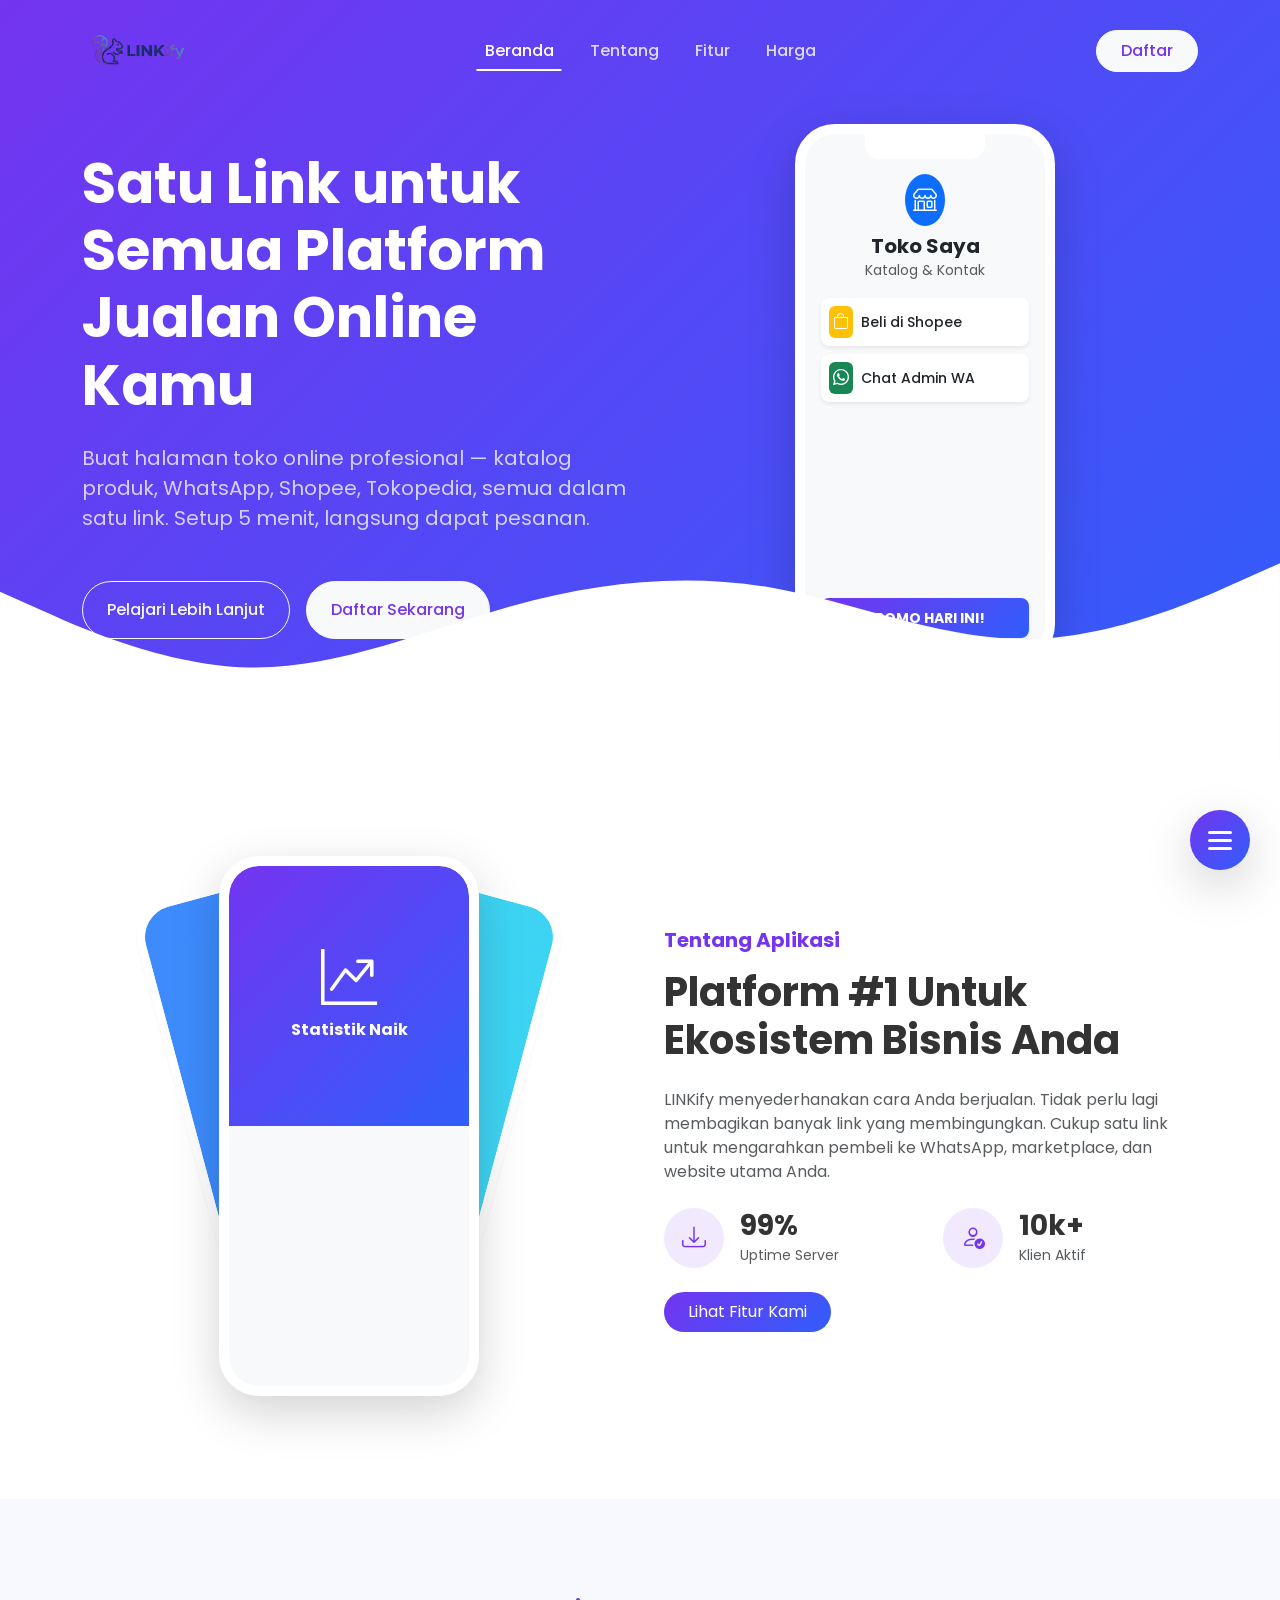
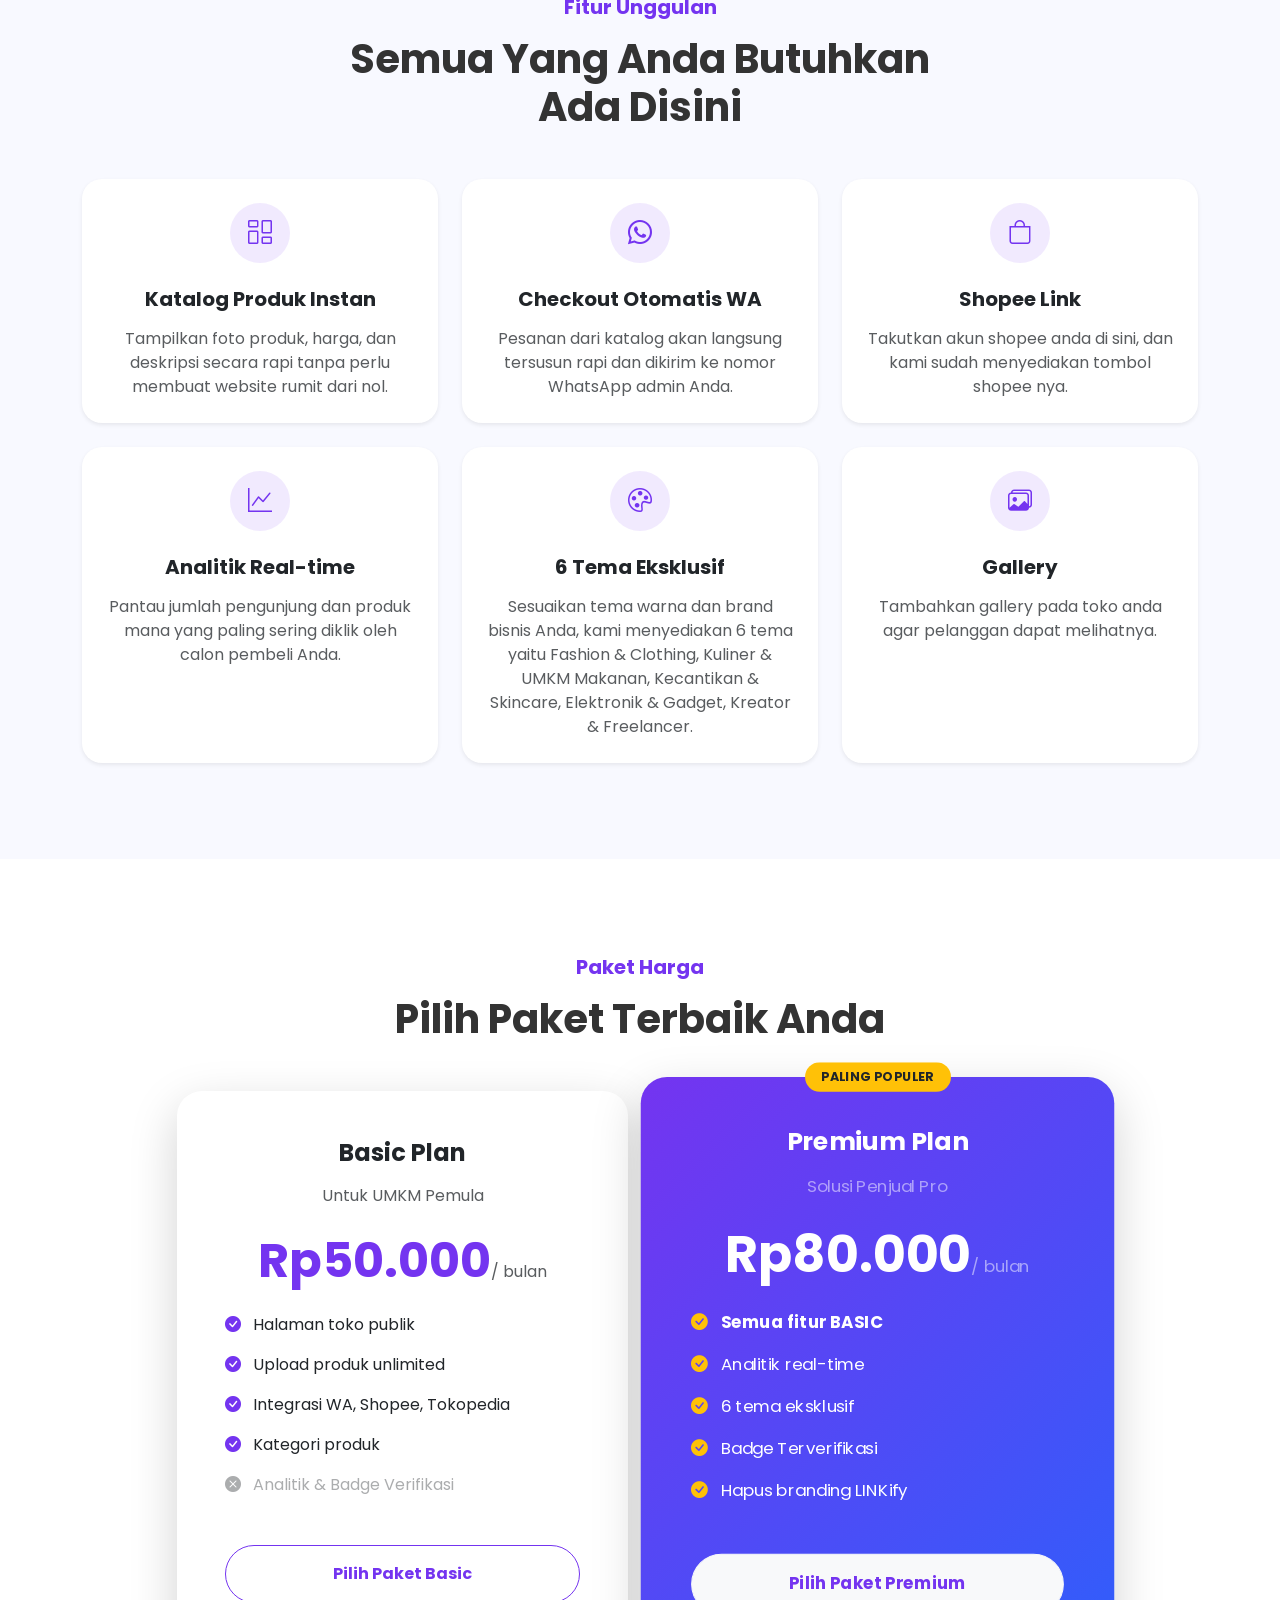
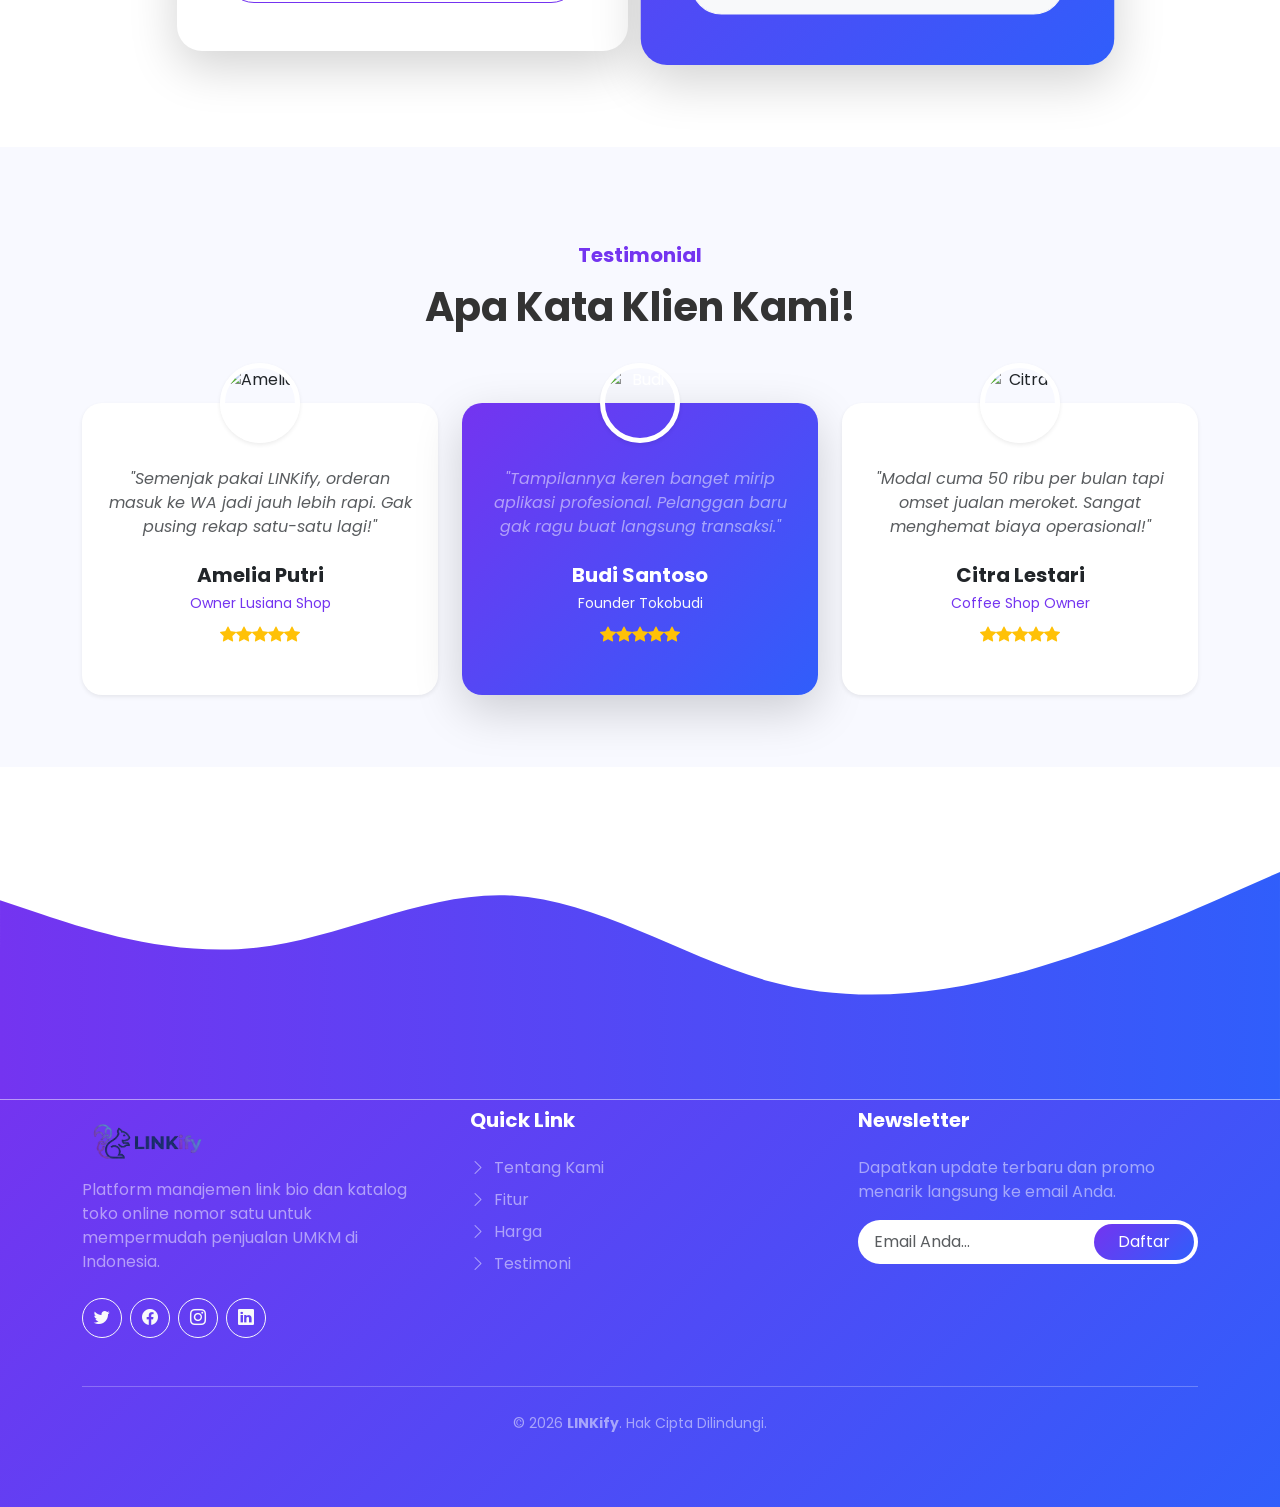
==== commit 694e883d: "update" ====
--- a/index.html
+++ b/index.html
@@ -1,681 +1,415 @@
 <!DOCTYPE html>
-<html lang="id" prefix="og: https://ogp.me/ns#">
+<html lang="id">
 <head>
-  <meta charset="UTF-8">
-  <meta name="viewport" content="width=device-width, initial-scale=1.0">
-  <meta http-equiv="X-UA-Compatible" content="IE=edge">
-
-  <!-- Primary SEO -->
-  <title>LINKify — Link Bio Toko Online UMKM Indonesia | Linktree Alternative</title>
-  <meta name="description" content="Buat halaman toko online profesional dalam 5 menit. Satu link untuk WhatsApp, Shopee, Tokopedia, dan semua platform jualan. Alternatif Linktree terbaik untuk UMKM Indonesia.">
-  <meta name="keywords" content="link in bio, bio link tool, linktree alternative, UMKM digital, link bio toko online, creator landing page, halaman profil digital, toko online UMKM, link bio Indonesia">
-  <meta name="author" content="LINKify">
-  <meta name="robots" content="index, follow, max-snippet:-1, max-image-preview:large">
-  <link rel="canonical" href="https://linkify-linkbio.vercel.app/landing">
-
-  <!-- Open Graph -->
-  <meta property="og:type" content="website">
-  <meta property="og:url" content="https://linkify-linkbio.vercel.app/landing">
-  <meta property="og:title" content="LINKify — Satu Link untuk Semua Platform Jualan">
-  <meta property="og:description" content="Buat halaman toko online profesional dalam 5 menit. WhatsApp, Shopee, Tokopedia — semua dalam satu link yang mudah dibagikan.">
-  <meta property="og:image" content="https://linkify-linkbio.vercel.app/landingog-image.png">
-  <meta property="og:image:width" content="1200">
-  <meta property="og:image:height" content="630">
-  <meta property="og:locale" content="id_ID">
-  <meta property="og:site_name" content="LINKify">
-
-  <!-- Twitter Card -->
-  <meta name="twitter:card" content="summary_large_image">
-  <meta name="twitter:title" content="LINKify — Link Bio Toko Online Premium">
-  <meta name="twitter:description" content="Satu link untuk semua platform jualan. Setup 5 menit, langsung live.">
-  <meta name="twitter:image" content="https://linkify-linkbio.vercel.app/landingog-image.png">
-
-  <!-- PWA -->
-  <meta name="theme-color" content="#FF6B35">
-  <link rel="icon" type="image/png" sizes="32x32" href="/asset/logo-linkify.png">
-  <link rel="apple-touch-icon" href="/asset/logo-linkify.png">
-  <link rel="manifest" href="manifest.json">
-
-  <!-- Fonts -->
-  <link rel="preconnect" href="https://fonts.googleapis.com">
-  <link rel="preconnect" href="https://fonts.gstatic.com" crossorigin>
-  <link href="https://fonts.googleapis.com/css2?family=Inter:ital,wght@0,400;0,500;0,600;0,700;0,800;0,900;1,400&family=Space+Grotesk:wght@500;600;700&display=swap" rel="stylesheet">
-
-  <link rel="stylesheet" href="css/landing.css">
-  
-  <!-- Structured Data / Schema -->
-  <script type="application/ld+json">
-  {
-    "@context": "https://schema.org",
-    "@type": "SoftwareApplication",
-    "name": "LINKify",
-    "description": "Platform link bio toko online terbaik untuk UMKM Indonesia. Buat halaman toko profesional dalam 5 menit.",
-    "url": "https://linkify-linkbio.vercel.app/landing",
-    "applicationCategory": "BusinessApplication",
-    "operatingSystem": "Web",
-    "offers": [
-      {
-        "@type": "Offer",
-        "name": "Basic",
-        "price": "50000",
-        "priceCurrency": "IDR",
-        "priceValidUntil": "2026-12-31"
-      },
-      {
-        "@type": "Offer",
-        "name": "Premium",
-        "price": "80000",
-        "priceCurrency": "IDR",
-        "priceValidUntil": "2026-12-31"
-      }
-    ],
-    "aggregateRating": {
-      "@type": "AggregateRating",
-      "ratingValue": "4.9",
-      "reviewCount": "127",
-      "bestRating": "5"
-    }
-  }
-  </script>
-  <script type="application/ld+json">
-  {
-    "@context": "https://schema.org",
-    "@type": "FAQPage",
-    "mainEntity": [
-      {
-        "@type": "Question",
-        "name": "Apakah ada biaya pendaftaran LINKify?",
-        "acceptedAnswer": { "@type": "Answer", "text": "Tidak ada biaya pendaftaran. Hubungi admin via WhatsApp, akun langsung aktif gratis." }
-      },
-      {
-        "@type": "Question",
-        "name": "Berapa lama proses aktivasi akun LINKify?",
-        "acceptedAnswer": { "@type": "Answer", "text": "Kurang dari 5 menit setelah admin menerima data kamu." }
-      },
-      {
-        "@type": "Question",
-        "name": "Apa itu LINKify? Apakah sama dengan Linktree?",
-        "acceptedAnswer": { "@type": "Answer", "text": "LINKify adalah alternatif Linktree yang dirancang khusus untuk UMKM dan toko online Indonesia, dengan fitur katalog produk, integrasi WhatsApp, Shopee, dan Tokopedia." }
-      }
-    ]
-  }
-  </script>
+    <meta charset="UTF-8">
+    <meta name="viewport" content="width=device-width, initial-scale=1.0">
+    <title>LINKify - Website Link bio</title>
+    
+    <link href="https://fonts.googleapis.com/css2?family=Poppins:wght@300;400;500;600;700;800&display=swap" rel="stylesheet">
+    <link href="https://cdn.jsdelivr.net/npm/bootstrap@5.3.2/dist/css/bootstrap.min.css" rel="stylesheet">
+    <link href="https://cdn.jsdelivr.net/npm/bootstrap-icons@1.11.1/font/bootstrap-icons.css" rel="stylesheet">
+    <link rel="stylesheet" href="css/landing.css">
+    <link rel="shortcut icon" type="image/x-icon" href="asset/icon.png">
 </head>
-<body>
-
-<!-- ── NAV ─────────────────────────────────────────────────────────────── -->
-<header role="banner">
-  <nav aria-label="Navigasi utama">
-    <a href="/" class="nav-brand" aria-label="LINKify - Beranda">
-      <img src="/asset/logo-linkify.png" alt="LINKify logo" width="28" height="28">
-      <span class="logo-text">
-        <span class="logo-link">LINK</span><span class="logo-ify">ify</span>
-      </span>
-    </a>
-    <div class="nav-links" role="list">
-      <a href="#fitur" class="nav-link" role="listitem">Fitur</a>
-      <a href="#harga" class="nav-link" role="listitem">Harga</a>
-      <a href="#faq" class="nav-link" role="listitem">FAQ</a>
-      <a href="login-user.html" class="nav-link" role="listitem">Masuk</a>
-      <a href="https://wa.me/6285191245042?text=Halo%2C%20saya%20mau%20daftar%20LINKify" target="_blank" rel="noopener noreferrer" class="nav-link nav-cta" role="listitem" aria-label="Daftar LINKify via WhatsApp">Daftar</a>
+<body data-bs-spy="scroll" data-bs-target="#navbar" data-bs-offset="50">
+
+    <nav id="navbar" class="navbar navbar-expand-lg navbar-dark fixed-top py-3 transition-all">
+        <div class="container">
+            <a class="navbar-brand d-flex align-items-center gap-2 fw-bold fs-3" href="#">
+                <img src="asset/icon-panjang.png" alt="LINKify" style="height: 60px;">
+            </a>
+            <button class="navbar-toggler shadow-none border-0" type="button" data-bs-toggle="collapse" data-bs-target="#navbarNav">
+                <span class="navbar-toggler-icon"></span>
+            </button>
+            <div class="collapse navbar-collapse" id="navbarNav">
+                <ul class="navbar-nav mx-auto">
+                    <li class="nav-item"><a class="nav-link active" href="#beranda">Beranda</a></li>
+                    <li class="nav-item"><a class="nav-link" href="#tentang">Tentang</a></li>
+                    <li class="nav-item"><a class="nav-link" href="#fitur">Fitur</a></li>
+                    <li class="nav-item"><a class="nav-link" href="#harga">Harga</a></li>
+                </ul>
+                <div class="d-flex">
+                    <a href="#harga" class="btn btn-light text-primary rounded-pill fw-medium px-4 py-2">Daftar</a>
+                </div>
+            </div>
+        </div>
+    </nav>
+
+    <section id="beranda" class="hero-header position-relative bg-primary-gradient text-white">
+        <div class="container pb-5">
+            <div class="row align-items-center pt-5 pb-lg-5">
+                <div class="col-lg-6 text-center text-lg-start mb-5 mb-lg-0 reveal-on-scroll">
+                    <h1 class="display-4 fw-bold mb-4">Satu Link untuk Semua Platform Jualan Online Kamu
+                    </h1>
+                    <p class="fs-5 mb-5 opacity-75">Buat halaman toko online profesional — katalog produk, WhatsApp, Shopee, Tokopedia, semua dalam satu link. Setup 5 menit, langsung dapat pesanan.</p>
+                    <div class="d-flex align-items-center justify-content-center justify-content-lg-start gap-3">
+                        <a href="#tentang" class="btn btn-outline-light rounded-pill fw-medium px-4 py-3">Pelajari Lebih Lanjut</a>
+                        <a href="#harga" class="btn btn-light text-primary rounded-pill fw-medium px-4 py-3">Daftar Sekarang</a>
+                    </div>
+                </div>
+                <div class="col-lg-6 text-center reveal-on-scroll delay-1">
+                    <div class="phone-mockup shadow-lg floating-animation mx-auto">
+                        <div class="phone-notch"></div>
+                        <div class="phone-screen bg-light text-dark p-3 d-flex flex-column">
+                            <div class="text-center mt-4 mb-3">
+                                <div class="bg-primary text-white rounded-circle d-inline-flex p-2 mb-2"><i class="bi bi-shop fs-4"></i></div>
+                                <h5 class="fw-bold mb-0">Toko Saya</h5>
+                                <small class="text-muted">Katalog & Kontak</small>
+                            </div>
+                            <div class="card border-0 shadow-sm mb-2 rounded-3">
+                                <div class="card-body p-2 d-flex align-items-center gap-2">
+                                    <div class="bg-warning text-white rounded p-1"><i class="bi bi-bag"></i></div>
+                                    <span class="fw-medium small">Beli di Shopee</span>
+                                </div>
+                            </div>
+                            <div class="card border-0 shadow-sm mb-2 rounded-3">
+                                <div class="card-body p-2 d-flex align-items-center gap-2">
+                                    <div class="bg-success text-white rounded p-1"><i class="bi bi-whatsapp"></i></div>
+                                    <span class="fw-medium small">Chat Admin WA</span>
+                                </div>
+                            </div>
+                            <div class="card bg-primary-gradient border-0 shadow-sm mt-auto rounded-3">
+                                <div class="card-body p-2 text-center text-white">
+                                    <span class="fw-bold small">PROMO HARI INI!</span>
+                                </div>
+                            </div>
+                        </div>
+                    </div>
+                </div>
+            </div>
+        </div>
+        <svg class="hero-wave" xmlns="http://www.w3.org/2000/svg" viewBox="0 0 1440 320">
+            <path fill="#ffffff" fill-opacity="1" d="M0,128L48,149.3C96,171,192,213,288,213.3C384,213,480,171,576,144C672,117,768,107,864,122.7C960,139,1056,181,1152,181.3C1248,181,1344,139,1392,117.3L1440,96L1440,320L1392,320C1344,320,1248,320,1152,320C1056,320,960,320,864,320C768,320,672,320,576,320C480,320,384,320,288,320C192,320,96,320,48,320L0,320Z"></path>
+        </svg>
+    </section>
+
+    <section id="tentang" class="py-5">
+        <div class="container py-5">
+            <div class="row align-items-center g-5">
+                <div class="col-lg-6 text-center reveal-on-scroll">
+                    <div class="position-relative d-inline-block">
+                        <div class="phone-mockup mini shadow-sm position-absolute" style="transform: rotate(-15deg); left: -40px; top: 20px; z-index: 1; opacity: 0.8;">
+                            <div class="phone-screen bg-primary"></div>
+                        </div>
+                        <div class="phone-mockup shadow-lg position-relative" style="z-index: 2;">
+                            <div class="phone-screen bg-light">
+                                <div class="bg-primary-gradient text-white p-3 text-center h-50 d-flex align-items-center justify-content-center flex-column">
+                                    <i class="bi bi-graph-up-arrow display-4 mb-2"></i>
+                                    <h6 class="fw-bold">Statistik Naik</h6>
+                                </div>
+                            </div>
+                        </div>
+                        <div class="phone-mockup mini shadow-sm position-absolute" style="transform: rotate(15deg); right: -40px; top: 20px; z-index: 1; opacity: 0.8;">
+                            <div class="phone-screen bg-info"></div>
+                        </div>
+                    </div>
+                </div>
+                <div class="col-lg-6 reveal-on-scroll delay-1">
+                    <h5 class="text-primary fw-bold mb-3">Tentang Aplikasi</h5>
+                    <h2 class="display-6 fw-bold mb-4">Platform #1 Untuk Ekosistem Bisnis Anda</h2>
+                    <p class="text-muted mb-4">LINKify menyederhanakan cara Anda berjualan. Tidak perlu lagi membagikan banyak link yang membingungkan. Cukup satu link untuk mengarahkan pembeli ke WhatsApp, marketplace, dan website utama Anda.</p>
+                    <div class="row g-4 mb-4">
+                        <div class="col-sm-6">
+                            <div class="d-flex align-items-center">
+                                <div class="icon-box-primary rounded-circle me-3">
+                                    <i class="bi bi-download"></i>
+                                </div>
+                                <div>
+                                    <h3 class="fw-bold mb-0">99%</h3>
+                                    <small class="text-muted">Uptime Server</small>
+                                </div>
+                            </div>
+                        </div>
+                        <div class="col-sm-6">
+                            <div class="d-flex align-items-center">
+                                <div class="icon-box-primary rounded-circle me-3">
+                                    <i class="bi bi-person-check"></i>
+                                </div>
+                                <div>
+                                    <h3 class="fw-bold mb-0">10k+</h3>
+                                    <small class="text-muted">Klien Aktif</small>
+                                </div>
+                            </div>
+                        </div>
+                    </div>
+                    <a href="#fitur" class="btn btn-primary rounded-pill px-4 py-2">Lihat Fitur Kami</a>
+                </div>
+            </div>
+        </div>
+    </section>
+
+    <section id="fitur" class="py-5 bg-light-alt">
+        <div class="container py-5">
+            <div class="text-center mx-auto mb-5 reveal-on-scroll" style="max-width: 600px;">
+                <h5 class="text-primary fw-bold mb-3">Fitur Unggulan</h5>
+                <h2 class="display-6 fw-bold">Semua Yang Anda Butuhkan Ada Disini</h2>
+            </div>
+            <div class="row g-4">
+                <div class="col-md-6 col-lg-4 reveal-on-scroll delay-1">
+                    <div class="card feature-card text-center border-0 shadow-sm h-100 p-4">
+                        <div class="icon-box-primary mx-auto mb-4">
+                            <i class="bi bi-columns-gap"></i>
+                        </div>
+                        <h5 class="fw-bold mb-3">Katalog Produk Instan</h5>
+                        <p class="text-muted mb-0">Tampilkan foto produk, harga, dan deskripsi secara rapi tanpa perlu membuat website rumit dari nol.</p>
+                    </div>
+                </div>
+                <div class="col-md-6 col-lg-4 reveal-on-scroll delay-2">
+                    <div class="card feature-card text-center border-0 shadow-sm h-100 p-4">
+                        <div class="icon-box-primary mx-auto mb-4">
+                            <i class="bi bi-whatsapp"></i>
+                        </div>
+                        <h5 class="fw-bold mb-3">Checkout Otomatis WA</h5>
+                        <p class="text-muted mb-0">Pesanan dari katalog akan langsung tersusun rapi dan dikirim ke nomor WhatsApp admin Anda.</p>
+                    </div>
+                </div>
+                <div class="col-md-6 col-lg-4 reveal-on-scroll delay-3">
+                    <div class="card feature-card text-center border-0 shadow-sm h-100 p-4">
+                        <div class="icon-box-primary mx-auto mb-4">
+                            <i class="bi bi-bag"></i>
+                        </div>
+                        <h5 class="fw-bold mb-3">Shopee Link</h5>
+                        <p class="text-muted mb-0">Takutkan akun shopee anda di sini, dan kami sudah menyediakan tombol shopee nya.</p>
+                    </div>
+                </div>
+                <div class="col-md-6 col-lg-4 reveal-on-scroll delay-1">
+                    <div class="card feature-card text-center border-0 shadow-sm h-100 p-4">
+                        <div class="icon-box-primary mx-auto mb-4">
+                            <i class="bi bi-graph-up"></i>
+                        </div>
+                        <h5 class="fw-bold mb-3">Analitik Real-time</h5>
+                        <p class="text-muted mb-0">Pantau jumlah pengunjung dan produk mana yang paling sering diklik oleh calon pembeli Anda.</p>
+                    </div>
+                </div>
+                <div class="col-md-6 col-lg-4 reveal-on-scroll delay-2">
+                    <div class="card feature-card text-center border-0 shadow-sm h-100 p-4">
+                        <div class="icon-box-primary mx-auto mb-4">
+                            <i class="bi bi-palette"></i>
+                        </div>
+                        <h5 class="fw-bold mb-3">6 Tema Eksklusif</h5>
+                        <p class="text-muted mb-0">Sesuaikan tema warna dan brand bisnis Anda, kami menyediakan 6 tema yaitu Fashion & Clothing, Kuliner & UMKM Makanan, Kecantikan & Skincare, Elektronik & Gadget, Kreator & Freelancer.</p>
+                    </div>
+                </div>
+                <div class="col-md-6 col-lg-4 reveal-on-scroll delay-3">
+                    <div class="card feature-card text-center border-0 shadow-sm h-100 p-4">
+                        <div class="icon-box-primary mx-auto mb-4">
+                            <i class="bi bi-images"></i>
+                        </div>
+                        <h5 class="fw-bold mb-3">Gallery</h5>
+                        <p class="text-muted mb-0">Tambahkan gallery pada toko anda agar pelanggan dapat melihatnya.</p>
+                    </div>
+                </div>
+            </div>
+        </div>
+    </section>
+
+    <section id="harga" class="py-5">
+        <div class="container py-5">
+            <div class="text-center mx-auto mb-5 reveal-on-scroll" style="max-width: 600px;">
+                <h5 class="text-primary fw-bold mb-3">Paket Harga</h5>
+                <h2 class="display-6 fw-bold">Pilih Paket Terbaik Anda</h2>
+            </div>
+            
+            <div class="row justify-content-center g-4">
+                <div class="col-lg-5 reveal-on-scroll delay-1">
+                    <div class="card pricing-card border-0 shadow-lg text-center h-100">
+                        <div class="card-body p-5">
+                            <h4 class="fw-bold mb-3">Basic Plan</h4>
+                            <p class="text-muted mb-4">Untuk UMKM Pemula</p>
+                            <h1 class="display-5 fw-bold text-primary mb-4">Rp50.000<span class="fs-6 text-muted fw-normal">/ bulan</span></h1>
+                            <ul class="list-unstyled text-start mb-5 d-flex flex-column gap-3">
+                                <li><i class="bi bi-check-circle-fill text-primary me-2"></i> Halaman toko publik</li>
+                                <li><i class="bi bi-check-circle-fill text-primary me-2"></i> Upload produk unlimited</li>
+                                <li><i class="bi bi-check-circle-fill text-primary me-2"></i> Integrasi WA, Shopee, Tokopedia</li>
+                                <li><i class="bi bi-check-circle-fill text-primary me-2"></i> Kategori produk</li>
+                                <li class="text-muted opacity-50"><i class="bi bi-x-circle-fill me-2"></i> Analitik & Badge Verifikasi</li>
+                            </ul>
+                            <a href="#" class="btn btn-outline-primary rounded-pill w-100 py-3 fw-bold">Pilih Paket Basic</a>
+                        </div>
+                    </div>
+                </div>
+
+                <div class="col-lg-5 reveal-on-scroll delay-2">
+                    <div class="card pricing-card premium text-white border-0 shadow-lg text-center h-100 position-relative bg-primary-gradient">
+                        <div class="position-absolute top-0 start-50 translate-middle">
+                            <span class="badge bg-warning text-dark px-3 py-2 rounded-pill fw-bold">PALING POPULER</span>
+                        </div>
+                        <div class="card-body p-5">
+                            <h4 class="fw-bold mb-3 text-white">Premium Plan</h4>
+                            <p class="text-white-50 mb-4">Solusi Penjual Pro</p>
+                            <h1 class="display-5 fw-bold text-white mb-4">Rp80.000<span class="fs-6 text-white-50 fw-normal">/ bulan</span></h1>
+                            <ul class="list-unstyled text-start mb-5 d-flex flex-column gap-3">
+                                <li><i class="bi bi-check-circle-fill text-warning me-2"></i> <strong>Semua fitur BASIC</strong></li>
+                                <li><i class="bi bi-check-circle-fill text-warning me-2"></i> Analitik real-time</li>
+                                <li><i class="bi bi-check-circle-fill text-warning me-2"></i> 6 tema eksklusif</li>
+                                <li><i class="bi bi-check-circle-fill text-warning me-2"></i> Badge Terverifikasi</li>
+                                <li><i class="bi bi-check-circle-fill text-warning me-2"></i> Hapus branding LINKify</li>
+                            </ul>
+                            <a href="#" class="btn btn-light text-primary rounded-pill w-100 py-3 fw-bold">Pilih Paket Premium</a>
+                        </div>
+                    </div>
+                </div>
+            </div>
+        </div>
+    </section>
+
+    <section id="testimoni" class="py-5 bg-light-alt">
+        <div class="container py-5">
+            <div class="text-center mx-auto mb-5 reveal-on-scroll" style="max-width: 600px;">
+                <h5 class="text-primary fw-bold mb-3">Testimonial</h5>
+                <h2 class="display-6 fw-bold">Apa Kata Klien Kami!</h2>
+            </div>
+            <div class="row g-4">
+                <div class="col-lg-4 reveal-on-scroll delay-1">
+                    <div class="card testimonial-card border-0 shadow-sm text-center pt-5 pb-4 px-4 h-100 mt-4">
+                        <img src="https://images.unsplash.com/photo-1534528741775-53994a69daeb?auto=format&fit=crop&w=150&q=80" alt="Amelia" class="testi-img mx-auto shadow-sm">
+                        <div class="card-body p-0 mt-3">
+                            <p class="fst-italic text-muted mb-4">"Semenjak pakai LINKify, orderan masuk ke WA jadi jauh lebih rapi. Gak pusing rekap satu-satu lagi!"</p>
+                            <h5 class="fw-bold mb-1">Amelia Putri</h5>
+                            <small class="text-primary">Owner Lusiana Shop</small>
+                            <div class="mt-2 text-warning">
+                                <i class="bi bi-star-fill"></i><i class="bi bi-star-fill"></i><i class="bi bi-star-fill"></i><i class="bi bi-star-fill"></i><i class="bi bi-star-fill"></i>
+                            </div>
+                        </div>
+                    </div>
+                </div>
+                <div class="col-lg-4 reveal-on-scroll delay-2">
+                    <div class="card testimonial-card bg-primary-gradient text-white border-0 shadow-lg text-center pt-5 pb-4 px-4 h-100 mt-4">
+                        <img src="https://images.unsplash.com/photo-1507003211169-0a1dd7228f2d?auto=format&fit=crop&w=150&q=80" alt="Budi" class="testi-img mx-auto shadow-sm">
+                        <div class="card-body p-0 mt-3">
+                            <p class="fst-italic text-white-50 mb-4">"Tampilannya keren banget mirip aplikasi profesional. Pelanggan baru gak ragu buat langsung transaksi."</p>
+                            <h5 class="fw-bold mb-1 text-white">Budi Santoso</h5>
+                            <small class="text-light">Founder Tokobudi</small>
+                            <div class="mt-2 text-warning">
+                                <i class="bi bi-star-fill"></i><i class="bi bi-star-fill"></i><i class="bi bi-star-fill"></i><i class="bi bi-star-fill"></i><i class="bi bi-star-fill"></i>
+                            </div>
+                        </div>
+                    </div>
+                </div>
+                <div class="col-lg-4 reveal-on-scroll delay-3">
+                    <div class="card testimonial-card border-0 shadow-sm text-center pt-5 pb-4 px-4 h-100 mt-4">
+                        <img src="https://images.unsplash.com/photo-1494790108377-be9c29b29330?auto=format&fit=crop&w=150&q=80" alt="Citra" class="testi-img mx-auto shadow-sm">
+                        <div class="card-body p-0 mt-3">
+                            <p class="fst-italic text-muted mb-4">"Modal cuma 50 ribu per bulan tapi omset jualan meroket. Sangat menghemat biaya operasional!"</p>
+                            <h5 class="fw-bold mb-1">Citra Lestari</h5>
+                            <small class="text-primary">Coffee Shop Owner</small>
+                            <div class="mt-2 text-warning">
+                                <i class="bi bi-star-fill"></i><i class="bi bi-star-fill"></i><i class="bi bi-star-fill"></i><i class="bi bi-star-fill"></i><i class="bi bi-star-fill"></i>
+                            </div>
+                        </div>
+                    </div>
+                </div>
+            </div>
+        </div>
+    </section>
+
+    <div class="footer-wave-wrapper mt-5">
+        <svg xmlns="http://www.w3.org/2000/svg" viewBox="0 0 1440 320" style="display: block;">
+            <path fill="url(#footerGrad)" fill-opacity="1" d="M0,96L48,112C96,128,192,160,288,149.3C384,139,480,85,576,90.7C672,96,768,160,864,186.7C960,213,1056,203,1152,176C1248,149,1344,107,1392,85.3L1440,64L1440,320L1392,320C1344,320,1248,320,1152,320C1056,320,960,320,864,320C768,320,672,320,576,320C480,320,384,320,288,320C192,320,96,320,48,320L0,320Z"></path>
+            <defs>
+                <linearGradient id="footerGrad" x1="0%" y1="0%" x2="100%" y2="0%">
+                    <stop offset="0%" style="stop-color:#7434f0;stop-opacity:1" />
+                    <stop offset="100%" style="stop-color:#305efb;stop-opacity:1" />
+                </linearGradient>
+            </defs>
+        </svg>
     </div>
-  </nav>
-</header>
-
-<!-- ── HERO ────────────────────────────────────────────────────────────── -->
-<main>
-<section class="hero" aria-labelledby="hero-heading">
-  <div class="hero-glow" aria-hidden="true"></div>
-  <div class="hero-glow hero-glow-2" aria-hidden="true"></div>
-
-  <div class="hero-badge" role="note">
-    <svg viewBox="0 0 24 24" fill="none" stroke="currentColor" stroke-width="2" stroke-linecap="round" aria-hidden="true"><polygon points="13 2 3 14 12 14 11 22 21 10 12 10 13 2"/></svg>
-    Dipercaya 500+ toko aktif Indonesia
-  </div>
-
-  <h1 id="hero-heading" class="hero-title">
-    Satu Link untuk<br>
-    <span class="accent">Semua Platform</span><br>
-    Jualan Kamu
-  </h1>
-
-  <p class="hero-sub">
-    Buat halaman toko online profesional — katalog produk, WhatsApp, Shopee, Tokopedia, semua dalam satu link. Setup 5 menit, langsung dapat pesanan.
-  </p>
-
-  <div class="hero-ctas">
-    <a href="https://wa.me/6285191245042?text=Halo%2C%20saya%20mau%20daftar%20LINKify%20untuk%20toko%20saya" target="_blank" rel="noopener noreferrer" class="btn-primary" aria-label="Daftar LINKify gratis via WhatsApp">
-      <svg viewBox="0 0 24 24" fill="white" aria-hidden="true"><path d="M17.472 14.382c-.297-.149-1.758-.867-2.03-.967-.273-.099-.471-.148-.67.15-.197.297-.767.966-.94 1.164-.173.199-.347.223-.644.075-.297-.15-1.255-.463-2.39-1.475-.883-.788-1.48-1.761-1.653-2.059-.173-.297-.018-.458.13-.606.134-.133.298-.347.446-.52.149-.174.198-.298.298-.497.099-.198.05-.371-.025-.52-.075-.149-.669-1.612-.916-2.207-.242-.579-.487-.5-.669-.51-.173-.008-.371-.01-.57-.01-.198 0-.52.074-.792.372-.272.297-1.04 1.016-1.04 2.479 0 1.462 1.065 2.875 1.213 3.074.149.198 2.096 3.2 5.077 4.487.709.306 1.262.489 1.694.625.712.227 1.36.195 1.871.118.571-.085 1.758-.719 2.006-1.413.248-.694.248-1.289.173-1.413-.074-.124-.272-.198-.57-.347m-5.421 7.403h-.004a9.87 9.87 0 01-5.031-1.378l-.361-.214-3.741.982.998-3.648-.235-.374a9.86 9.86 0 01-1.51-5.26c.001-5.45 4.436-9.884 9.888-9.884 2.64 0 5.122 1.03 6.988 2.898a9.825 9.825 0 012.893 6.994c-.003 5.45-4.437 9.884-9.885 9.884m8.413-18.297A11.815 11.815 0 0012.05 0C5.495 0 .16 5.335.157 11.892c0 2.096.547 4.142 1.588 5.945L.057 24l6.305-1.654a11.882 11.882 0 005.683 1.448h.005c6.554 0 11.89-5.335 11.893-11.893a11.821 11.821 0 00-3.48-8.413z"/></svg>
-      Daftar Gratis via WhatsApp
-    </a>
-    <a href="login-user.html" class="btn-secondary" aria-label="Masuk ke dashboard toko">
-      <svg viewBox="0 0 24 24" fill="none" stroke="currentColor" stroke-width="2" stroke-linecap="round" stroke-linejoin="round" aria-hidden="true"><path d="M15 3h4a2 2 0 012 2v14a2 2 0 01-2 2h-4"/><polyline points="10 17 15 12 10 7"/><line x1="15" y1="12" x2="3" y2="12"/></svg>
-      Masuk Dashboard
-    </a>
-  </div>
-
-  <!-- Live phone mockup -->
-  <div class="phone-mockup" aria-label="Contoh tampilan halaman toko LINKify" role="img">
-    <div class="phone-frame" aria-hidden="true">
-      <div class="phone-notch"></div>
-      <div class="phone-screen">
-        <div class="pscreen-top">
-          <div class="pscreen-avatar">T</div>
-          <div class="pscreen-info">
-            <div class="pscreen-name">Toko Berkah
-              <span class="pscreen-badge">✓</span>
-            </div>
-            <div class="pscreen-bio">Fashion wanita premium</div>
-          </div>
-        </div>
-        <a class="pscreen-btn psbtn-wa" href="#" onclick="return false" tabindex="-1">
-          <div class="psb-ico">
-            <svg viewBox="0 0 24 24" width="11" height="11" fill="white"><path d="M17.472 14.382c-.297-.149-1.758-.867-2.03-.967-.273-.099-.471-.148-.67.15-.197.297-.767.966-.94 1.164-.173.199-.347.223-.644.075-.297-.15-1.255-.463-2.39-1.475-.883-.788-1.48-1.761-1.653-2.059-.173-.297-.018-.458.13-.606.134-.133.298-.347.446-.52.149-.174.198-.298.298-.497.099-.198.05-.371-.025-.52-.075-.149-.669-1.612-.916-2.207-.242-.579-.487-.5-.669-.51-.173-.008-.371-.01-.57-.01-.198 0-.52.074-.792.372-.272.297-1.04 1.016-1.04 2.479 0 1.462 1.065 2.875 1.213 3.074.149.198 2.096 3.2 5.077 4.487.709.306 1.262.489 1.694.625.712.227 1.36.195 1.871.118.571-.085 1.758-.719 2.006-1.413.248-.694.248-1.289.173-1.413-.074-.124-.272-.198-.57-.347m-5.421 7.403h-.004a9.87 9.87 0 01-5.031-1.378l-.361-.214-3.741.982.998-3.648-.235-.374a9.86 9.86 0 01-1.51-5.26c.001-5.45 4.436-9.884 9.888-9.884 2.64 0 5.122 1.03 6.988 2.898a9.825 9.825 0 012.893 6.994c-.003 5.45-4.437 9.884-9.885 9.884m8.413-18.297A11.815 11.815 0 0012.05 0C5.495 0 .16 5.335.157 11.892c0 2.096.547 4.142 1.588 5.945L.057 24l6.305-1.654a11.882 11.882 0 005.683 1.448h.005c6.554 0 11.89-5.335 11.893-11.893a11.821 11.821 0 00-3.48-8.413z"/></svg>
-          </div>
-          <span>Pesan WhatsApp</span>
-        </a>
-        <a class="pscreen-btn psbtn-shopee" href="#" onclick="return false" tabindex="-1">
-          <div class="psb-ico" style="background:rgba(0,0,0,.2)">
-            <svg viewBox="0 0 24 24" width="11" height="11" fill="white"><path d="M19.793 7.507c0-2.075-.828-3.952-2.168-5.308a.675.675 0 00-.95-.014.664.664 0 00-.013.944 6.506 6.506 0 011.8 4.378 6.501 6.501 0 01-6.504 6.487 6.499 6.499 0 01-6.5-6.487 6.497 6.497 0 011.8-4.378.664.664 0 00-.013-.944.675.675 0 00-.95.014A7.824 7.824 0 004.127 7.507H2.672a1.354 1.354 0 00-1.348 1.214L.024 21.347A1.344 1.344 0 001.37 22.86h21.26a1.344 1.344 0 001.346-1.513l-1.3-11.626a1.354 1.354 0 00-1.348-1.214h-1.597a7.9 7.9 0 00.062-.98zM12 1.14a2.694 2.694 0 110 5.388A2.694 2.694 0 0112 1.14z"/></svg>
-          </div>
-          <span>Beli di Shopee</span>
-        </a>
-        <div class="pscreen-prods">
-          <div class="pscreen-prod">
-            <div class="psp-img" style="background:linear-gradient(135deg,rgba(255,107,53,.25),rgba(255,154,108,.1))"></div>
-            <div class="psp-body"><div class="psp-name">Dress Floral</div><div class="psp-price">Rp89k</div></div>
-          </div>
-          <div class="pscreen-prod">
-            <div class="psp-img" style="background:linear-gradient(135deg,rgba(59,130,246,.2),rgba(139,92,246,.1))"></div>
-            <div class="psp-body"><div class="psp-name">Blouse Katun</div><div class="psp-price">Rp125k</div></div>
-          </div>
-        </div>
-      </div>
-    </div>
-    <!-- Floating metrics -->
-    <div class="metric-card metric-visitors" aria-hidden="true">
-      <div class="metric-icon">👁</div>
-      <div><div class="metric-val">1.2k</div><div class="metric-lbl">Pengunjung hari ini</div></div>
-    </div>
-    <div class="metric-card metric-orders" aria-hidden="true">
-      <div class="metric-icon">💬</div>
-      <div><div class="metric-val">47</div><div class="metric-lbl">Chat WA masuk</div></div>
-    </div>
-  </div>
-
-  <!-- Social proof -->
-  <div class="social-proof" role="note" aria-label="Bukti sosial LINKify">
-    <div class="proof-item">
-      <div class="proof-avatars" aria-hidden="true">
-        <div class="proof-avatar" style="background:linear-gradient(135deg,#FF6B35,#FF9A6C)">A</div>
-        <div class="proof-avatar" style="background:linear-gradient(135deg,#3B82F6,#8B5CF6)">B</div>
-        <div class="proof-avatar" style="background:linear-gradient(135deg,#10B981,#059669)">C</div>
-        <div class="proof-avatar" style="background:linear-gradient(135deg,#F59E0B,#EF4444)">D</div>
-        <div class="proof-avatar" style="background:linear-gradient(135deg,#8B5CF6,#EC4899)">E</div>
-      </div>
-      <span>500+ toko aktif</span>
-    </div>
-    <div class="proof-sep" aria-hidden="true"></div>
-    <div class="proof-item">
-      <svg viewBox="0 0 24 24" fill="currentColor" aria-hidden="true"><polygon points="12 2 15.09 8.26 22 9.27 17 14.14 18.18 21.02 12 17.77 5.82 21.02 7 14.14 2 9.27 8.91 8.26 12 2"/></svg>
-      <span>4.9/5 rating rata-rata</span>
-    </div>
-    <div class="proof-sep" aria-hidden="true"></div>
-    <div class="proof-item">
-      <svg viewBox="0 0 24 24" fill="none" stroke="currentColor" stroke-width="2.5" stroke-linecap="round" aria-hidden="true"><polyline points="20 6 9 17 4 12"/></svg>
-      <span>Daftar gratis, aktif instan</span>
-    </div>
-  </div>
-</section>
-
-<!-- ── TRUST BAR ────────────────────────────────────────────────────────── -->
-<div class="trust-bar" role="complementary" aria-label="Kepercayaan dan keamanan">
-  <div class="trust-inner">
-    <div class="trust-item">
-      <svg viewBox="0 0 24 24" fill="none" stroke="currentColor" stroke-width="2" width="16" height="16" aria-hidden="true"><path d="M12 22s8-4 8-10V5l-8-3-8 3v7c0 6 8 10 8 10z"/></svg>
-      <span>Ditenagai Firebase</span>
-    </div>
-    <div class="trust-divider" aria-hidden="true"></div>
-    <div class="trust-item">
-      <svg viewBox="0 0 24 24" fill="none" stroke="currentColor" stroke-width="2" width="16" height="16" aria-hidden="true"><rect x="3" y="11" width="18" height="11" rx="2"/><path d="M7 11V7a5 5 0 0110 0v4"/></svg>
-      <span>SSL &amp; Data Aman</span>
-    </div>
-    <div class="trust-divider" aria-hidden="true"></div>
-    <div class="trust-item">
-      <svg viewBox="0 0 24 24" fill="none" stroke="currentColor" stroke-width="2" width="16" height="16" aria-hidden="true"><polyline points="22 12 18 12 15 21 9 3 6 12 2 12"/></svg>
-      <span>Uptime 99.9%</span>
-    </div>
-    <div class="trust-divider" aria-hidden="true"></div>
-    <div class="trust-item">
-      <svg viewBox="0 0 24 24" fill="none" stroke="currentColor" stroke-width="2" width="16" height="16" aria-hidden="true"><circle cx="12" cy="12" r="10"/><path d="M12 8v4l3 3"/></svg>
-      <span>Deploy di Vercel CDN</span>
-    </div>
-    <div class="trust-divider" aria-hidden="true"></div>
-    <div class="trust-item">
-      <svg viewBox="0 0 24 24" fill="none" stroke="currentColor" stroke-width="2" width="16" height="16" aria-hidden="true"><path d="M17 21v-2a4 4 0 00-4-4H5a4 4 0 00-4 4v2"/><circle cx="9" cy="7" r="4"/><path d="M23 21v-2a4 4 0 00-3-3.87M16 3.13a4 4 0 010 7.75"/></svg>
-      <span>500+ UMKM Bergabung</span>
-    </div>
-  </div>
-</div>
-
-<!-- ── FEATURES ─────────────────────────────────────────────────────────── -->
-<div class="section-divider" aria-hidden="true"></div>
-<section id="fitur" aria-labelledby="fitur-heading">
-  <div class="section-badge" aria-hidden="true">Fitur Unggulan</div>
-  <h2 id="fitur-heading" class="section-title">Semua yang kamu butuhkan<br>untuk jualan lebih banyak</h2>
-  <p class="section-sub">Dari tampilan toko hingga analitik pengunjung — semuanya sudah siap pakai tanpa perlu coding.</p>
-
-  <div class="features-grid" role="list">
-
-    <article class="feature-card fade-in" role="listitem">
-      <div class="feature-icon" aria-hidden="true">
-        <svg viewBox="0 0 24 24" fill="none" stroke="currentColor" stroke-width="2" stroke-linecap="round"><path d="M21 15a2 2 0 01-2 2H7l-4 4V5a2 2 0 012-2h14a2 2 0 012 2z"/></svg>
-      </div>
-      <h3>Pesan WhatsApp Instan</h3>
-      <p>Pembeli klik, langsung terhubung ke WA kamu dengan pesan otomatis berisi nama produk dan harga. Nol gesekan.</p>
-    </article>
-
-    <article class="feature-card fade-in fade-in-delay-1" role="listitem">
-      <div class="feature-icon" aria-hidden="true">
-        <svg viewBox="0 0 24 24" fill="none" stroke="currentColor" stroke-width="2" stroke-linecap="round"><path d="M6 2L3 6v14a2 2 0 002 2h14a2 2 0 002-2V6l-3-4z"/><line x1="3" y1="6" x2="21" y2="6"/><path d="M16 10a4 4 0 01-8 0"/></svg>
-      </div>
-      <h3>Katalog Produk Visual</h3>
-      <p>Upload foto, set harga, tambah kategori. Tampil seperti toko online besar dengan grid produk yang menarik.</p>
-    </article>
-
-    <article class="feature-card fade-in fade-in-delay-2" role="listitem">
-      <div class="feature-icon" aria-hidden="true">
-        <svg viewBox="0 0 24 24" fill="none" stroke="currentColor" stroke-width="2" stroke-linecap="round"><polyline points="22 12 18 12 15 21 9 3 6 12 2 12"/></svg>
-      </div>
-      <h3>Analitik Real-time <span class="feat-premium-tag">Premium</span></h3>
-      <p>Pantau pengunjung, klik WA, dan produk terlaris setiap hari. Data yang membantu kamu jualan lebih cerdas.</p>
-    </article>
-
-    <article class="feature-card fade-in" role="listitem">
-      <div class="feature-icon" aria-hidden="true">
-        <svg viewBox="0 0 24 24" fill="none" stroke="currentColor" stroke-width="2" stroke-linecap="round"><circle cx="12" cy="12" r="10"/><line x1="2" y1="12" x2="22" y2="12"/><path d="M12 2a15.3 15.3 0 010 20M12 2a15.3 15.3 0 000 20"/></svg>
-      </div>
-      <h3>Multi-Platform Sekaligus</h3>
-      <p>Satu link menampilkan semua platform — WhatsApp, Shopee, Tokopedia, Instagram, TikTok, YouTube.</p>
-    </article>
-
-    <article class="feature-card fade-in fade-in-delay-1" role="listitem">
-      <div class="feature-icon" aria-hidden="true">
-        <svg viewBox="0 0 24 24" fill="none" stroke="currentColor" stroke-width="2" stroke-linecap="round"><polygon points="12 2 15.09 8.26 22 9.27 17 14.14 18.18 21.02 12 17.77 5.82 21.02 7 14.14 2 9.27 8.91 8.26 12 2"/></svg>
-      </div>
-      <h3>Tema Premium Eksklusif <span class="feat-premium-tag">Premium</span></h3>
-      <p>Pilih dari 6 tema foto eksklusif. Dark Forest, Aurora Night, Deep Ocean. Beda dari toko lain.</p>
-    </article>
-
-    <article class="feature-card fade-in fade-in-delay-2" role="listitem">
-      <div class="feature-icon" aria-hidden="true">
-        <svg viewBox="0 0 24 24" fill="none" stroke="currentColor" stroke-width="2" stroke-linecap="round"><rect x="2" y="3" width="20" height="14" rx="2"/><line x1="8" y1="21" x2="16" y2="21"/><line x1="12" y1="17" x2="12" y2="21"/></svg>
-      </div>
-      <h3>Gallery Foto Toko</h3>
-      <p>Tampilkan foto suasana toko, produk, dan behind the scene. Bikin calon pembeli makin yakin.</p>
-    </article>
-
-  </div>
-</section>
-
-<!-- ── USE CASES ────────────────────────────────────────────────────────── -->
-<div class="section-divider" aria-hidden="true"></div>
-<section aria-labelledby="usecase-heading">
-  <div class="section-badge" aria-hidden="true">Cocok untuk Siapa?</div>
-  <h2 id="usecase-heading" class="section-title">Untuk semua jenis penjual</h2>
-  <p class="section-sub">LINKify dirancang untuk semua pelaku UMKM, kreator, dan penjual online Indonesia.</p>
-
-  <div class="usecase-grid" role="list">
-    <div class="usecase-card fade-in" role="listitem">
-      <div class="usecase-emoji" aria-hidden="true">👗</div>
-      <h3>Fashion &amp; Clothing</h3>
-      <p>Katalog baju, dress, hijab dengan foto produk yang menarik pembeli.</p>
-    </div>
-    <div class="usecase-card fade-in fade-in-delay-1" role="listitem">
-      <div class="usecase-emoji" aria-hidden="true">🍱</div>
-      <h3>Kuliner &amp; UMKM Makanan</h3>
-      <p>Menu visual, harga, dan tombol pesan WA — sistem order otomatis.</p>
-    </div>
-    <div class="usecase-card fade-in fade-in-delay-2" role="listitem">
-      <div class="usecase-emoji" aria-hidden="true">💄</div>
-      <h3>Kecantikan &amp; Skincare</h3>
-      <p>Tampilkan produk skincare dengan gallery sebelum-sesudah yang meyakinkan.</p>
-    </div>
-    <div class="usecase-card fade-in fade-in-delay-3" role="listitem">
-      <div class="usecase-emoji" aria-hidden="true">📱</div>
-      <h3>Elektronik &amp; Gadget</h3>
-      <p>Spesifikasi, harga, dan multi-platform link ke semua marketplace.</p>
-    </div>
-    <div class="usecase-card fade-in" role="listitem">
-      <div class="usecase-emoji" aria-hidden="true">🎨</div>
-      <h3>Kreator &amp; Freelancer</h3>
-      <p>Portfolio, layanan, dan cara hire kamu dalam satu halaman profesional.</p>
-    </div>
-    <div class="usecase-card fade-in fade-in-delay-1" role="listitem">
-      <div class="usecase-emoji" aria-hidden="true">🛍️</div>
-      <h3>Reseller &amp; Dropshipper</h3>
-      <p>Multi-link ke semua toko Shopee, Tokopedia, dan WA dalam satu tempat.</p>
-    </div>
-  </div>
-</section>
-
-<!-- ── HOW IT WORKS ──────────────────────────────────────────────────────── -->
-<div class="section-divider" aria-hidden="true"></div>
-<section aria-labelledby="cara-heading">
-  <div class="section-badge" aria-hidden="true">Cara Kerja</div>
-  <h2 id="cara-heading" class="section-title">Live dalam 5 menit, serius</h2>
-  <p class="section-sub">Tidak perlu coding. Tidak perlu desainer. Isi data, upload foto, bagikan link.</p>
-
-  <div class="how-grid" role="list">
-    <div class="how-step fade-in" role="listitem">
-      <div class="how-num" aria-hidden="true">1</div>
-      <h3>Daftar via WhatsApp</h3>
-      <p>Hubungi admin, kirim nama toko dan email. Akun aktif dalam hitungan menit, tanpa perlu isi form panjang.</p>
-    </div>
-    <div class="how-step fade-in fade-in-delay-1" role="listitem">
-      <div class="how-num" aria-hidden="true">2</div>
-      <h3>Isi Profil Toko</h3>
-      <p>Upload logo, isi bio, masukkan nomor WA dan link Shopee/Tokopedia/Instagram kamu.</p>
-    </div>
-    <div class="how-step fade-in fade-in-delay-2" role="listitem">
-      <div class="how-num" aria-hidden="true">3</div>
-      <h3>Upload Produk</h3>
-      <p>Tambah foto, harga, stok, dan kategori produk. Tampil otomatis di halaman toko.</p>
-    </div>
-    <div class="how-step fade-in fade-in-delay-3" role="listitem">
-      <div class="how-num" aria-hidden="true">4</div>
-      <h3>Bagikan, Terima Pesanan</h3>
-      <p>Copy link toko, tempel di bio Instagram, TikTok, atau story. Pembeli langsung bisa order.</p>
-    </div>
-  </div>
-</section>
-
-<!-- ── PRICING ──────────────────────────────────────────────────────────── -->
-<div class="section-divider" aria-hidden="true"></div>
-<section id="harga" aria-labelledby="harga-heading">
-  <div class="section-badge" aria-hidden="true">Harga</div>
-  <h2 id="harga-heading" class="section-title">Transparan, tanpa biaya tersembunyi</h2>
-  <p class="section-sub">Mulai Basic, upgrade saat butuh lebih. Tidak ada kontrak, bisa berhenti kapan saja.</p>
-
-  <div class="pricing-grid" role="list">
-
-    <!-- Basic -->
-    <article class="pricing-card fade-in" role="listitem" aria-labelledby="plan-basic">
-      <div class="plan-name" id="plan-basic">Basic</div>
-      <div class="plan-price">Rp50.000<span>/bulan</span></div>
-      <p class="plan-desc">Untuk toko yang baru mulai. Sudah cukup untuk langsung berjualan online.</p>
-      <ul class="plan-features" aria-label="Fitur paket Basic">
-        <li class="plan-feat"><svg viewBox="0 0 24 24" fill="none" stroke="currentColor" stroke-width="2.5" stroke-linecap="round" class="feat-yes" aria-hidden="true"><polyline points="20 6 9 17 4 12"/></svg>Halaman toko publik</li>
-        <li class="plan-feat"><svg viewBox="0 0 24 24" fill="none" stroke="currentColor" stroke-width="2.5" stroke-linecap="round" class="feat-yes" aria-hidden="true"><polyline points="20 6 9 17 4 12"/></svg>Upload produk unlimited</li>
-        <li class="plan-feat"><svg viewBox="0 0 24 24" fill="none" stroke="currentColor" stroke-width="2.5" stroke-linecap="round" class="feat-yes" aria-hidden="true"><polyline points="20 6 9 17 4 12"/></svg>WA, Shopee, Tokopedia</li>
-        <li class="plan-feat"><svg viewBox="0 0 24 24" fill="none" stroke="currentColor" stroke-width="2.5" stroke-linecap="round" class="feat-yes" aria-hidden="true"><polyline points="20 6 9 17 4 12"/></svg>Kategori produk</li>
-        <li class="plan-feat no"><svg viewBox="0 0 24 24" fill="none" stroke="currentColor" stroke-width="2" stroke-linecap="round" class="feat-no" aria-hidden="true"><line x1="18" y1="6" x2="6" y2="18"/><line x1="6" y1="6" x2="18" y2="18"/></svg>Analitik &amp; statistik</li>
-        <li class="plan-feat no"><svg viewBox="0 0 24 24" fill="none" stroke="currentColor" stroke-width="2" stroke-linecap="round" class="feat-no" aria-hidden="true"><line x1="18" y1="6" x2="6" y2="18"/><line x1="6" y1="6" x2="18" y2="18"/></svg>Tema premium eksklusif</li>
-        <li class="plan-feat no"><svg viewBox="0 0 24 24" fill="none" stroke="currentColor" stroke-width="2" stroke-linecap="round" class="feat-no" aria-hidden="true"><line x1="18" y1="6" x2="6" y2="18"/><line x1="6" y1="6" x2="18" y2="18"/></svg>QR Code print-ready</li>
-      </ul>
-      <a href="https://wa.me/6285191245042?text=Halo%2C%20saya%20mau%20daftar%20paket%20Basic%20LINKify" target="_blank" rel="noopener noreferrer" class="btn-plan btn-plan-outline" aria-label="Daftar paket Basic LINKify">
-        <svg viewBox="0 0 24 24" fill="none" stroke="currentColor" stroke-width="2" stroke-linecap="round" aria-hidden="true"><path d="M21 15a2 2 0 01-2 2H7l-4 4V5a2 2 0 012-2h14a2 2 0 012 2z"/></svg>
-        Mulai dengan Basic
-      </a>
-    </article>
-
-    <!-- Premium -->
-    <article class="pricing-card popular fade-in fade-in-delay-1" role="listitem" aria-labelledby="plan-premium">
-      <div class="popular-badge" aria-label="Paket paling populer">⚡ Paling Populer</div>
-      <div class="plan-name" id="plan-premium">Premium</div>
-      <div class="plan-price">Rp80.000<span>/bulan</span></div>
-      <p class="plan-desc">Untuk toko yang serius. Semua fitur untuk meningkatkan penjualan secara signifikan.</p>
-      <ul class="plan-features" aria-label="Fitur paket Premium">
-        <li class="plan-feat"><svg viewBox="0 0 24 24" fill="none" stroke="currentColor" stroke-width="2.5" stroke-linecap="round" class="feat-yes" aria-hidden="true"><polyline points="20 6 9 17 4 12"/></svg>Semua fitur Basic</li>
-        <li class="plan-feat"><svg viewBox="0 0 24 24" fill="none" stroke="currentColor" stroke-width="2.5" stroke-linecap="round" class="feat-yes" aria-hidden="true"><polyline points="20 6 9 17 4 12"/></svg>Analitik pengunjung real-time</li>
-        <li class="plan-feat"><svg viewBox="0 0 24 24" fill="none" stroke="currentColor" stroke-width="2.5" stroke-linecap="round" class="feat-yes" aria-hidden="true"><polyline points="20 6 9 17 4 12"/></svg>6 tema foto eksklusif</li>
-        <li class="plan-feat"><svg viewBox="0 0 24 24" fill="none" stroke="currentColor" stroke-width="2.5" stroke-linecap="round" class="feat-yes" aria-hidden="true"><polyline points="20 6 9 17 4 12"/></svg>Badge Terverifikasi ✓</li>
-        <li class="plan-feat"><svg viewBox="0 0 24 24" fill="none" stroke="currentColor" stroke-width="2.5" stroke-linecap="round" class="feat-yes" aria-hidden="true"><polyline points="20 6 9 17 4 12"/></svg>QR Code print-ready</li>
-        <li class="plan-feat"><svg viewBox="0 0 24 24" fill="none" stroke="currentColor" stroke-width="2.5" stroke-linecap="round" class="feat-yes" aria-hidden="true"><polyline points="20 6 9 17 4 12"/></svg>Tombol kustom unlimited</li>
-        <li class="plan-feat"><svg viewBox="0 0 24 24" fill="none" stroke="currentColor" stroke-width="2.5" stroke-linecap="round" class="feat-yes" aria-hidden="true"><polyline points="20 6 9 17 4 12"/></svg>Hapus branding LINKify</li>
-      </ul>
-      <a href="https://wa.me/6285191245042?text=Halo%2C%20saya%20mau%20upgrade%20ke%20Premium%20LINKify" target="_blank" rel="noopener noreferrer" class="btn-plan btn-plan-primary" aria-label="Upgrade ke paket Premium LINKify">
-        <svg viewBox="0 0 24 24" fill="none" stroke="currentColor" stroke-width="2" stroke-linecap="round" aria-hidden="true"><polygon points="13 2 3 14 12 14 11 22 21 10 12 10 13 2"/></svg>
-        Upgrade ke Premium
-      </a>
-    </article>
-
-  </div>
-
-  <div class="guarantee-bar" role="note">
-    <svg viewBox="0 0 24 24" fill="none" stroke="currentColor" stroke-width="2" width="18" height="18" aria-hidden="true"><path d="M12 22s8-4 8-10V5l-8-3-8 3v7c0 6 8 10 8 10z"/></svg>
-    <span>Tidak puas? Hubungi admin dan kami bantu selesaikan. Kepuasan toko adalah prioritas kami.</span>
-  </div>
-</section>
-
-<!-- ── TESTIMONIALS ─────────────────────────────────────────────────────── -->
-<div class="section-divider" aria-hidden="true"></div>
-<section aria-labelledby="testi-heading">
-  <div class="section-badge" aria-hidden="true">Testimoni</div>
-  <h2 id="testi-heading" class="section-title">Kata mereka yang sudah pakai</h2>
-  <p class="section-sub">Bukan janji — ini pengalaman nyata dari pemilik toko yang aktif menggunakan LINKify.</p>
-
-  <div class="testimonials-grid" role="list">
-
-    <article class="testi-card fade-in" role="listitem">
-      <div class="testi-stars" aria-label="Rating 5 dari 5 bintang">
-        <svg viewBox="0 0 24 24" fill="currentColor" aria-hidden="true"><polygon points="12 2 15.09 8.26 22 9.27 17 14.14 18.18 21.02 12 17.77 5.82 21.02 7 14.14 2 9.27 8.91 8.26 12 2"/></svg>
-        <svg viewBox="0 0 24 24" fill="currentColor" aria-hidden="true"><polygon points="12 2 15.09 8.26 22 9.27 17 14.14 18.18 21.02 12 17.77 5.82 21.02 7 14.14 2 9.27 8.91 8.26 12 2"/></svg>
-        <svg viewBox="0 0 24 24" fill="currentColor" aria-hidden="true"><polygon points="12 2 15.09 8.26 22 9.27 17 14.14 18.18 21.02 12 17.77 5.82 21.02 7 14.14 2 9.27 8.91 8.26 12 2"/></svg>
-        <svg viewBox="0 0 24 24" fill="currentColor" aria-hidden="true"><polygon points="12 2 15.09 8.26 22 9.27 17 14.14 18.18 21.02 12 17.77 5.82 21.02 7 14.14 2 9.27 8.91 8.26 12 2"/></svg>
-        <svg viewBox="0 0 24 24" fill="currentColor" aria-hidden="true"><polygon points="12 2 15.09 8.26 22 9.27 17 14.14 18.18 21.02 12 17.77 5.82 21.02 7 14.14 2 9.27 8.91 8.26 12 2"/></svg>
-      </div>
-      <blockquote class="testi-text">"Sekarang pelanggan bisa lihat semua produk dan langsung order WA dari satu link. Pesanan naik 40% dalam sebulan pertama!"</blockquote>
-      <footer class="testi-author">
-        <div class="testi-avatar" aria-hidden="true">S</div>
-        <div>
-          <div class="testi-name">Siti Rahayu</div>
-          <div class="testi-role">Toko Batik Rahayu, Yogyakarta</div>
-        </div>
-      </footer>
-    </article>
-
-    <article class="testi-card fade-in fade-in-delay-1" role="listitem">
-      <div class="testi-stars" aria-label="Rating 5 dari 5 bintang">
-        <svg viewBox="0 0 24 24" fill="currentColor" aria-hidden="true"><polygon points="12 2 15.09 8.26 22 9.27 17 14.14 18.18 21.02 12 17.77 5.82 21.02 7 14.14 2 9.27 8.91 8.26 12 2"/></svg>
-        <svg viewBox="0 0 24 24" fill="currentColor" aria-hidden="true"><polygon points="12 2 15.09 8.26 22 9.27 17 14.14 18.18 21.02 12 17.77 5.82 21.02 7 14.14 2 9.27 8.91 8.26 12 2"/></svg>
-        <svg viewBox="0 0 24 24" fill="currentColor" aria-hidden="true"><polygon points="12 2 15.09 8.26 22 9.27 17 14.14 18.18 21.02 12 17.77 5.82 21.02 7 14.14 2 9.27 8.91 8.26 12 2"/></svg>
-        <svg viewBox="0 0 24 24" fill="currentColor" aria-hidden="true"><polygon points="12 2 15.09 8.26 22 9.27 17 14.14 18.18 21.02 12 17.77 5.82 21.02 7 14.14 2 9.27 8.91 8.26 12 2"/></svg>
-        <svg viewBox="0 0 24 24" fill="currentColor" aria-hidden="true"><polygon points="12 2 15.09 8.26 22 9.27 17 14.14 18.18 21.02 12 17.77 5.82 21.02 7 14.14 2 9.27 8.91 8.26 12 2"/></svg>
-      </div>
-      <blockquote class="testi-text">"Tampilan tokonya profesional banget. Pelanggan sering nanya 'website kamu mahal ya?' padahal LINKify murah meriah."</blockquote>
-      <footer class="testi-author">
-        <div class="testi-avatar" style="background:linear-gradient(135deg,#3B82F6,#8B5CF6)" aria-hidden="true">A</div>
-        <div>
-          <div class="testi-name">Ahmad Fauzi</div>
-          <div class="testi-role">Toko Elektronik Fauzi, Surabaya</div>
-        </div>
-      </footer>
-    </article>
-
-    <article class="testi-card fade-in fade-in-delay-2" role="listitem">
-      <div class="testi-stars" aria-label="Rating 5 dari 5 bintang">
-        <svg viewBox="0 0 24 24" fill="currentColor" aria-hidden="true"><polygon points="12 2 15.09 8.26 22 9.27 17 14.14 18.18 21.02 12 17.77 5.82 21.02 7 14.14 2 9.27 8.91 8.26 12 2"/></svg>
-        <svg viewBox="0 0 24 24" fill="currentColor" aria-hidden="true"><polygon points="12 2 15.09 8.26 22 9.27 17 14.14 18.18 21.02 12 17.77 5.82 21.02 7 14.14 2 9.27 8.91 8.26 12 2"/></svg>
-        <svg viewBox="0 0 24 24" fill="currentColor" aria-hidden="true"><polygon points="12 2 15.09 8.26 22 9.27 17 14.14 18.18 21.02 12 17.77 5.82 21.02 7 14.14 2 9.27 8.91 8.26 12 2"/></svg>
-        <svg viewBox="0 0 24 24" fill="currentColor" aria-hidden="true"><polygon points="12 2 15.09 8.26 22 9.27 17 14.14 18.18 21.02 12 17.77 5.82 21.02 7 14.14 2 9.27 8.91 8.26 12 2"/></svg>
-        <svg viewBox="0 0 24 24" fill="currentColor" aria-hidden="true"><polygon points="12 2 15.09 8.26 22 9.27 17 14.14 18.18 21.02 12 17.77 5.82 21.02 7 14.14 2 9.27 8.91 8.26 12 2"/></svg>
-      </div>
-      <blockquote class="testi-text">"Fitur analitiknya berguna banget. Saya bisa tau jam berapa banyak orang buka toko, dan produk mana yang paling sering diklik."</blockquote>
-      <footer class="testi-author">
-        <div class="testi-avatar" style="background:linear-gradient(135deg,#10B981,#059669)" aria-hidden="true">N</div>
-        <div>
-          <div class="testi-name">Nurul Hidayah</div>
-          <div class="testi-role">Skincare by Nurul, Bandung</div>
-        </div>
-      </footer>
-    </article>
-
-  </div>
-</section>
-
-<!-- ── FAQ ──────────────────────────────────────────────────────────────── -->
-<div class="section-divider" aria-hidden="true"></div>
-<section id="faq" aria-labelledby="faq-heading">
-  <div class="section-badge" aria-hidden="true">FAQ</div>
-  <h2 id="faq-heading" class="section-title">Pertanyaan yang sering ditanyakan</h2>
-  <p class="section-sub">Ada yang kurang jelas? Hubungi admin langsung via WhatsApp untuk jawaban cepat.</p>
-
-  <div class="faq-list" role="list">
-
-    <details class="faq-item fade-in" role="listitem">
-      <summary class="faq-q">
-        Apa itu LINKify? Apa bedanya dengan Linktree?
-        <svg viewBox="0 0 24 24" fill="none" stroke="currentColor" stroke-width="2" class="faq-arrow" aria-hidden="true"><polyline points="6 9 12 15 18 9"/></svg>
-      </summary>
-      <div class="faq-a">LINKify adalah platform link bio yang dirancang khusus untuk UMKM dan toko online Indonesia. Berbeda dengan Linktree yang hanya menampilkan link, LINKify punya fitur katalog produk visual, integrasi pesan WhatsApp otomatis, analitik pengunjung, dan tema premium — semua yang dibutuhkan toko online.</div>
-    </details>
-
-    <details class="faq-item fade-in" role="listitem">
-      <summary class="faq-q">
-        Apakah ada biaya pendaftaran?
-        <svg viewBox="0 0 24 24" fill="none" stroke="currentColor" stroke-width="2" class="faq-arrow" aria-hidden="true"><polyline points="6 9 12 15 18 9"/></svg>
-      </summary>
-      <div class="faq-a">Tidak ada biaya pendaftaran. Cukup hubungi admin via WhatsApp, kirim nama toko dan email, akun langsung dibuatkan secara gratis. Paket Basic mulai Rp50.000/bulan langsung bisa aktif.</div>
-    </details>
-
-    <details class="faq-item fade-in" role="listitem">
-      <summary class="faq-q">
-        Berapa lama proses aktivasi akun?
-        <svg viewBox="0 0 24 24" fill="none" stroke="currentColor" stroke-width="2" class="faq-arrow" aria-hidden="true"><polyline points="6 9 12 15 18 9"/></svg>
-      </summary>
-      <div class="faq-a">Kurang dari 5 menit setelah admin menerima data kamu. Kami aktif setiap hari dan merespons dengan cepat via WhatsApp.</div>
-    </details>
-
-    <details class="faq-item fade-in" role="listitem">
-      <summary class="faq-q">
-        Apakah bisa upload produk sebanyak-banyaknya?
-        <svg viewBox="0 0 24 24" fill="none" stroke="currentColor" stroke-width="2" class="faq-arrow" aria-hidden="true"><polyline points="6 9 12 15 18 9"/></svg>
-      </summary>
-      <div class="faq-a">Ya! Tidak ada batasan jumlah produk di semua paket. Kamu bisa upload produk sebanyak yang dibutuhkan, lengkap dengan foto, harga, stok, kategori, dan deskripsi.</div>
-    </details>
-
-    <details class="faq-item fade-in" role="listitem">
-      <summary class="faq-q">
-        Apa bedanya paket Basic dan Premium?
-        <svg viewBox="0 0 24 24" fill="none" stroke="currentColor" stroke-width="2" class="faq-arrow" aria-hidden="true"><polyline points="6 9 12 15 18 9"/></svg>
-      </summary>
-      <div class="faq-a">Basic sudah cukup untuk mulai berjualan: halaman toko publik, katalog produk, WA/Shopee/Tokopedia. Premium menambahkan: analitik real-time, 6 tema foto eksklusif, badge terverifikasi, QR Code print-ready, tombol kustom unlimited, dan hapus branding LINKify.</div>
-    </details>
-
-    <details class="faq-item fade-in" role="listitem">
-      <summary class="faq-q">
-        Apakah data toko saya aman?
-        <svg viewBox="0 0 24 24" fill="none" stroke="currentColor" stroke-width="2" class="faq-arrow" aria-hidden="true"><polyline points="6 9 12 15 18 9"/></svg>
-      </summary>
-      <div class="faq-a">Sangat aman. Semua data tersimpan di Firebase (Google Cloud), diproteksi enkripsi SSL end-to-end, dan hanya bisa diakses oleh akun kamu. Kami tidak pernah menjual atau membagikan data ke pihak ketiga.</div>
-    </details>
-
-  </div>
-</section>
-
-<!-- ── CTA FINAL ────────────────────────────────────────────────────────── -->
-<section class="cta-final" aria-labelledby="cta-heading">
-  <div class="hero-badge" style="margin-bottom:20px;">
-    <svg viewBox="0 0 24 24" fill="none" stroke="currentColor" stroke-width="2" stroke-linecap="round" aria-hidden="true"><polygon points="13 2 3 14 12 14 11 22 21 10 12 10 13 2"/></svg>
-    Mulai Basic, upgrade kapan saja
-  </div>
-  <h2 id="cta-heading">Siap buat toko kamu<br>lebih profesional?</h2>
-  <p>Bergabung dengan ratusan pemilik toko yang sudah merasakan manfaatnya.<br>Setup 5 menit, langsung live, langsung dapat pesanan.</p>
-  <div class="hero-ctas">
-    <a href="https://wa.me/6285191245042?text=Halo%2C%20saya%20mau%20daftar%20LINKify%20untuk%20toko%20saya" target="_blank" rel="noopener noreferrer" class="btn-primary btn-primary-lg" aria-label="Daftar LINKify gratis sekarang via WhatsApp">
-      <svg viewBox="0 0 24 24" fill="white" aria-hidden="true"><path d="M17.472 14.382c-.297-.149-1.758-.867-2.03-.967-.273-.099-.471-.148-.67.15-.197.297-.767.966-.94 1.164-.173.199-.347.223-.644.075-.297-.15-1.255-.463-2.39-1.475-.883-.788-1.48-1.761-1.653-2.059-.173-.297-.018-.458.13-.606.134-.133.298-.347.446-.52.149-.174.198-.298.298-.497.099-.198.05-.371-.025-.52-.075-.149-.669-1.612-.916-2.207-.242-.579-.487-.5-.669-.51-.173-.008-.371-.01-.57-.01-.198 0-.52.074-.792.372-.272.297-1.04 1.016-1.04 2.479 0 1.462 1.065 2.875 1.213 3.074.149.198 2.096 3.2 5.077 4.487.709.306 1.262.489 1.694.625.712.227 1.36.195 1.871.118.571-.085 1.758-.719 2.006-1.413.248-.694.248-1.289.173-1.413-.074-.124-.272-.198-.57-.347m-5.421 7.403h-.004a9.87 9.87 0 01-5.031-1.378l-.361-.214-3.741.982.998-3.648-.235-.374a9.86 9.86 0 01-1.51-5.26c.001-5.45 4.436-9.884 9.888-9.884 2.64 0 5.122 1.03 6.988 2.898a9.825 9.825 0 012.893 6.994c-.003 5.45-4.437 9.884-9.885 9.884m8.413-18.297A11.815 11.815 0 0012.05 0C5.495 0 .16 5.335.157 11.892c0 2.096.547 4.142 1.588 5.945L.057 24l6.305-1.654a11.882 11.882 0 005.683 1.448h.005c6.554 0 11.89-5.335 11.893-11.893a11.821 11.821 0 00-3.48-8.413z"/></svg>
-      Daftar Gratis Sekarang
-    </a>
-  </div>
-  <div class="cta-trust" role="note">
-    <span>✓ Gratis daftar</span>
-    <span>✓ Aktif dalam 5 menit</span>
-    <span>✓ Tidak ada kontrak</span>
-    <span>✓ Support aktif setiap hari</span>
-  </div>
-</section>
-</main>
-
-<!-- ── FOOTER ───────────────────────────────────────────────────────────── -->
-<footer role="contentinfo">
-  <div class="footer-inner">
-    <div class="footer-top">
-      <a href="/" class="footer-brand2" aria-label="LINKify beranda">
-        <img src="/asset/logo-linkify.png" alt="LINKify" width="24" height="24" loading="lazy">
-        <span class="logo-text"><span class="logo-link">LINK</span><span class="logo-ify">ify</span></span>
-      </a>
-      <p class="footer-tagline">Platform link bio toko online terbaik untuk UMKM Indonesia.<br>Satu link untuk semua platform jualan.</p>
-    </div>
-    <div class="footer-mid">
-      <nav class="footer-col" aria-label="Menu produk">
-        <div class="footer-col-title">Produk</div>
-        <a href="#fitur">Fitur</a>
-        <a href="#harga">Harga</a>
-        <a href="#faq">FAQ</a>
-      </nav>
-      <nav class="footer-col" aria-label="Menu akun">
-        <div class="footer-col-title">Akun</div>
-        <a href="login-user.html">Login Toko</a>
-        <a href="https://wa.me/6285191245042?text=Halo%2C%20saya%20mau%20daftar%20LINKify" target="_blank" rel="noopener noreferrer">Daftar Toko</a>
-      </nav>
-      <nav class="footer-col" aria-label="Menu kontak">
-        <div class="footer-col-title">Kontak</div>
-        <a href="https://wa.me/6285191245042" target="_blank" rel="noopener noreferrer">WhatsApp Admin</a>
-      </nav>
-    </div>
-    <div class="footer-bottom">
-      <span>&copy; 2026 LINKify. Dibuat dengan ❤ untuk UMKM Indonesia.</span>
-      <span class="footer-sep" aria-hidden="true">·</span>
-      <span>Alternatif <strong>Linktree</strong> terbaik untuk toko online</span>
-    </div>
-  </div>
-</footer>
-
-<div class="fab-container" id="myFabContainer">
-        
-        <div class="fab-menu">
-            <a href="/ai/index.html" class="fab-item btn-linkify" title="Linkify Bot">
-                <img src="/asset/img/botlogo.jpg" alt="Linkify Bot">
-            </a>
-
-            <a href="https://wa.me/628123456789" target="_blank" class="fab-item btn-whatsapp" title="Hubungi WhatsApp">
-                <img src="/asset/img/wa.jpg" alt="WhatsApp">
-            </a>
-        </div>
-
-        <button class="fab-trigger" id="fabToggleBtn">
+    <footer class="bg-primary-gradient text-white pt-2 pb-5">
+        <div class="container pb-4">
+            <div class="row g-5">
+                <div class="col-lg-4">
+                    <img src="asset/icon-panjang.png" alt="LINKify" style="height: 70px;">
+                    <p class="text-white-50 mb-4">Platform manajemen link bio dan katalog toko online nomor satu untuk mempermudah penjualan UMKM di Indonesia.</p>
+                    <div class="d-flex gap-2">
+                        <a href="#" class="btn btn-outline-light rounded-circle p-2 d-flex align-items-center justify-content-center" style="width: 40px; height: 40px;"><i class="bi bi-twitter"></i></a>
+                        <a href="#" class="btn btn-outline-light rounded-circle p-2 d-flex align-items-center justify-content-center" style="width: 40px; height: 40px;"><i class="bi bi-facebook"></i></a>
+                        <a href="#" class="btn btn-outline-light rounded-circle p-2 d-flex align-items-center justify-content-center" style="width: 40px; height: 40px;"><i class="bi bi-instagram"></i></a>
+                        <a href="#" class="btn btn-outline-light rounded-circle p-2 d-flex align-items-center justify-content-center" style="width: 40px; height: 40px;"><i class="bi bi-linkedin"></i></a>
+                    </div>
+                </div>
+                <div class="col-lg-4">
+                    <h5 class="fw-bold mb-4">Quick Link</h5>
+                    <ul class="list-unstyled text-white-50 d-flex flex-column gap-2">
+                        <li><a href="#tentang" class="text-white-50 text-decoration-none hover-white"><i class="bi bi-chevron-right me-2"></i>Tentang Kami</a></li>
+                        <li><a href="#fitur" class="text-white-50 text-decoration-none hover-white"><i class="bi bi-chevron-right me-2"></i>Fitur</a></li>
+                        <li><a href="#harga" class="text-white-50 text-decoration-none hover-white"><i class="bi bi-chevron-right me-2"></i>Harga</a></li>
+                        <li><a href="#testimoni" class="text-white-50 text-decoration-none hover-white"><i class="bi bi-chevron-right me-2"></i>Testimoni</a></li>
+                    </ul>
+                </div>
+                <div class="col-lg-4">
+                    <h5 class="fw-bold mb-4">Newsletter</h5>
+                    <p class="text-white-50">Dapatkan update terbaru dan promo menarik langsung ke email Anda.</p>
+                    <div class="input-group mb-3 bg-white rounded-pill p-1">
+                        <input type="text" class="form-control border-0 rounded-pill shadow-none" placeholder="Email Anda...">
+                        <button class="btn btn-primary rounded-pill px-4" type="button">Daftar</button>
+                    </div>
+                </div>
+            </div>
+            <hr class="mt-5 mb-4 border-white opacity-25">
+            <div class="text-center text-white-50">
+                <small>&copy; 2026 <strong>LINKify</strong>. Hak Cipta Dilindungi.</small>
+            </div>
+        </div>
+    </footer>
+
+    <div class="fab-container">
+        <div class="fab-menu" id="fabMenu">
+            <a href="login-user.html" class="fab-item" data-tooltip="Pindah File"><i class="bi bi-folder-symlink"></i></a>
+            <a href="ai/index.html" class="fab-item" data-tooltip="Chat Bot"><i class="bi bi-robot"></i></a>
+            <a href="https://wa.me/6285191245042" target="_blank" class="fab-item wa" data-tooltip="WhatsApp Admin"><i class="bi bi-whatsapp"></i></a>
+        </div>
+        <button class="fab-btn shadow-lg" id="fabBtn">
             <span class="bar"></span>
             <span class="bar"></span>
             <span class="bar"></span>
         </button>
-
     </div>
 
-<script>
- const fabContainer = document.getElementById('myFabContainer');
-        const fabToggleBtn = document.getElementById('fabToggleBtn');
-
-        // Fungsi untuk membuka/tutup menu saat diklik
-        fabToggleBtn.addEventListener('click', (e) => {
-            e.stopPropagation(); // Mencegah event bubbling
-            fabContainer.classList.toggle('active');
+    <script src="https://cdn.jsdelivr.net/npm/bootstrap@5.3.2/dist/js/bootstrap.bundle.min.js"></script>
+    <script>
+        document.addEventListener('DOMContentLoaded', function() {
+            // Navbar Background on Scroll
+            const navbar = document.getElementById('navbar');
+            window.addEventListener('scroll', () => {
+                if (window.scrollY > 50) {
+                    navbar.classList.add('bg-primary-gradient', 'shadow-sm');
+                    navbar.classList.remove('py-3');
+                    navbar.classList.add('py-2');
+                } else {
+                    navbar.classList.remove('bg-primary-gradient', 'shadow-sm');
+                    navbar.classList.remove('py-2');
+                    navbar.classList.add('py-3');
+                }
+            });
+
+            // Smooth Reveal Animations
+            const observerOptions = { threshold: 0.1 };
+            const observer = new IntersectionObserver((entries) => {
+                entries.forEach(entry => {
+                    if (entry.isIntersecting) {
+                        entry.target.classList.add('visible');
+                        observer.unobserve(entry.target);
+                    }
+                });
+            }, observerOptions);
+
+            document.querySelectorAll('.reveal-on-scroll').forEach(el => observer.observe(el));
+
+            // FAB Menu Toggle
+            const fabBtn = document.getElementById('fabBtn');
+            const fabMenu = document.getElementById('fabMenu');
+            
+            fabBtn.addEventListener('click', (e) => {
+                e.stopPropagation();
+                fabBtn.classList.toggle('active');
+                fabMenu.classList.toggle('show');
+            });
+            
+            document.addEventListener('click', () => {
+                fabBtn.classList.remove('active');
+                fabMenu.classList.remove('show');
+            });
         });
-
-        // Menutup menu secara otomatis jika pengguna mengklik di luar area menu
-        document.addEventListener('click', (e) => {
-            if (!fabContainer.contains(e.target)) {
-                fabContainer.classList.remove('active');
-            }
-        });
-(function(){
-  const io = new IntersectionObserver(function(entries){
-    entries.forEach(function(e){
-      if(e.isIntersecting){ e.target.classList.add('visible'); io.unobserve(e.target); }
-    });
-  }, { threshold: 0.07, rootMargin: '0px 0px -16px 0px' });
-  document.querySelectorAll('.fade-in').forEach(function(el){ io.observe(el); });
-})();
-</script>
+    </script>
 </body>
 </html>
--- a/css/landing.css
+++ b/css/landing.css
@@ -1,659 +1,266 @@
-/* ================================================================
-   LINKify — Landing Page CSS (landing.css)
-   Premium SaaS · Mobile-first · Performance-optimized
-   GPU-only animations: transform + opacity only
-   ================================================================ */
-
-@import url('https://fonts.googleapis.com/css2?family=Inter:ital,wght@0,400;0,500;0,600;0,700;0,800;0,900;1,400&display=swap');
-
-*,*::before,*::after{box-sizing:border-box;margin:0;padding:0;}
-
-:root{
-  --accent:       #FF6B35;
-  --accent2:      #FF9A6C;
-  --accent-rgb:   255,107,53;
-  --dark:         #0A0A0F;
-  --dark2:        #0f0f17;
-  --card:         rgba(255,255,255,0.04);
-  --card-hover:   rgba(255,255,255,0.07);
-  --border:       rgba(255,255,255,0.08);
-  --border2:      rgba(255,255,255,0.13);
-  --text:         #FFFFFF;
-  --muted:        rgba(255,255,255,0.52);
-  --muted2:       rgba(255,255,255,0.28);
-  --radius:       16px;
-  --radius-lg:    24px;
-}
-
-html{scroll-behavior:smooth;background:var(--dark);}
-body{
-  font-family:'Inter',sans-serif;
-  background:var(--dark);
-  color:var(--text);
-  overflow-x:hidden;
-  -webkit-font-smoothing:antialiased;
-  text-rendering:optimizeLegibility;
-}
-
-/* ── NAV ─────────────────────────────────────────────────────────── */
-header{position:sticky;top:0;z-index:100;}
-nav{
-  display:flex;align-items:center;justify-content:space-between;
-  padding:0 24px;height:58px;
-  background:rgba(10,10,15,0.85);
-  backdrop-filter:blur(18px);-webkit-backdrop-filter:blur(18px);
-  border-bottom:1px solid var(--border);
-}
-.nav-brand{
-  display:inline-flex;align-items:center;gap:9px;
-  text-decoration:none;flex-shrink:0;
-}
-.nav-brand img{width:26px;height:26px;border-radius:7px;display:block;}
-.logo-text{font-weight:800;font-size:17px;letter-spacing:-0.8px;line-height:1;}
-.logo-link{color:#F06529;}
-.logo-ify{color:#8E44AD;}
-.nav-links{display:flex;align-items:center;gap:4px;}
-.nav-link{
-  color:var(--muted);font-size:13px;font-weight:500;
-  text-decoration:none;padding:6px 11px;border-radius:8px;
-  transition:color .14s,background .14s;white-space:nowrap;
-}
-.nav-link:hover{color:#fff;background:rgba(255,255,255,0.06);}
-.nav-cta{
-  background:var(--accent);color:#fff!important;font-weight:700;
-  padding:7px 15px!important;border-radius:8px;
-  transition:filter .14s,transform .12s;
-}
-.nav-cta:hover{filter:brightness(1.1);transform:translateY(-1px);}
-@media(max-width:580px){
-  .nav-links .nav-link:not(.nav-cta){display:none;}
-  nav{padding:0 16px;}
-}
-
-/* ── HERO ─────────────────────────────────────────────────────────── */
-.hero{
-  min-height:calc(100vh - 58px);
-  display:flex;flex-direction:column;
-  align-items:center;justify-content:center;
-  text-align:center;
-  padding:64px 20px 72px;
-  position:relative;overflow:hidden;
-}
-.hero-glow{
-  position:absolute;top:-150px;left:50%;transform:translateX(-50%);
-  width:700px;height:700px;border-radius:50%;
-  background:radial-gradient(circle,rgba(255,107,53,0.11) 0%,transparent 68%);
-  pointer-events:none;will-change:transform;
-}
-.hero-glow-2{
-  top:auto;bottom:-200px;
-  background:radial-gradient(circle,rgba(142,68,173,0.08) 0%,transparent 65%);
-}
-.hero-badge{
-  display:inline-flex;align-items:center;gap:7px;
-  background:rgba(255,107,53,0.1);border:1px solid rgba(255,107,53,0.22);
-  color:var(--accent);font-size:12px;font-weight:600;
-  padding:5px 14px;border-radius:99px;margin-bottom:22px;
-  letter-spacing:.2px;
-}
-.hero-badge svg{width:12px;height:12px;flex-shrink:0;}
-h1.hero-title{
-  font-size:clamp(30px,5.8vw,60px);
-  font-weight:900;letter-spacing:-2px;line-height:1.06;
-  margin-bottom:18px;max-width:720px;
-}
-h1.hero-title .accent{
-  color:var(--accent);
-  background:linear-gradient(135deg,#FF6B35,#FF9A6C);
-  -webkit-background-clip:text;-webkit-text-fill-color:transparent;
-  background-clip:text;
-}
-.hero-sub{
-  font-size:clamp(14px,2.2vw,17px);color:var(--muted);
-  max-width:480px;line-height:1.72;margin-bottom:32px;
-}
-.hero-ctas{
-  display:flex;gap:10px;flex-wrap:wrap;
-  justify-content:center;margin-bottom:52px;
-}
-.btn-primary{
-  display:inline-flex;align-items:center;gap:8px;
-  background:var(--accent);color:#fff;
-  padding:13px 24px;border-radius:12px;
-  font-size:14.5px;font-weight:700;text-decoration:none;
-  transition:transform .15s,filter .15s;will-change:transform;
-}
-.btn-primary:hover{transform:translateY(-2px);filter:brightness(1.08);}
-.btn-primary:active{transform:scale(0.97);}
-.btn-primary-lg{padding:16px 32px;font-size:16px;border-radius:14px;}
-.btn-secondary{
-  display:inline-flex;align-items:center;gap:8px;
-  background:rgba(255,255,255,0.07);border:1px solid var(--border2);
-  color:#fff;padding:13px 24px;border-radius:12px;
-  font-size:14.5px;font-weight:600;text-decoration:none;
-  transition:background .15s,transform .15s;
-}
-.btn-secondary:hover{background:rgba(255,255,255,0.12);transform:translateY(-1px);}
-.btn-primary svg,.btn-secondary svg{width:16px;height:16px;flex-shrink:0;}
-
-/* ── PHONE MOCKUP ─────────────────────────────────────────────────── */
-.phone-mockup{
-  position:relative;margin-bottom:48px;
-  width:220px;flex-shrink:0;
-  max-width: 100%;
-}
-.phone-frame{
-  background:rgba(255,255,255,0.04);
-  border:1.5px solid rgba(255,255,255,0.12);
-  border-radius:32px;padding:10px;
-  box-shadow:0 32px 80px rgba(0,0,0,.5),0 0 0 1px rgba(255,255,255,0.04);
-}
-.phone-notch{
-  width:60px;height:6px;border-radius:4px;
-  background:rgba(255,255,255,0.1);
-  margin:0 auto 10px;
-}
-.phone-screen{
-  background:rgba(10,10,15,0.95);border-radius:22px;
-  padding:14px 12px 16px;
-}
-.pscreen-top{
-  display:flex;align-items:center;gap:10px;margin-bottom:12px;
-}
-.pscreen-avatar{
-  width:40px;height:40px;border-radius:50%;flex-shrink:0;
-  background:linear-gradient(135deg,var(--accent),#FF9A6C);
-  display:flex;align-items:center;justify-content:center;
-  font-size:15px;font-weight:800;color:#fff;
-}
-.pscreen-info{flex:1;min-width:0;}
-.pscreen-name{
-  font-size:11px;font-weight:700;white-space:nowrap;overflow:hidden;text-overflow:ellipsis;
-  display:flex;align-items:center;gap:4px;
-}
-.pscreen-badge{
-  font-size:8px;background:rgba(59,130,246,.2);color:#60A5FA;
-  padding:1px 5px;border-radius:99px;font-weight:700;flex-shrink:0;
-}
-.pscreen-bio{font-size:9px;color:var(--muted);margin-top:1px;}
-.pscreen-btn{
-  display:flex;align-items:center;gap:7px;
-  padding:8px 10px;border-radius:9px;
-  font-size:10px;font-weight:600;color:#fff;
-  margin-bottom:6px;text-decoration:none;
-}
-.pscreen-btn:last-of-type{margin-bottom:0;}
-.psb-ico{
-  width:22px;height:22px;border-radius:6px;
-  background:rgba(0,0,0,.25);
-  display:flex;align-items:center;justify-content:center;flex-shrink:0;
-}
-.psbtn-wa{background:linear-gradient(135deg,#25D366,#128C7E);}
-.psbtn-shopee{background:linear-gradient(135deg,#FF6633,#EE4D2D);}
-.pscreen-prods{display:grid;grid-template-columns:1fr 1fr;gap:6px;margin-top:10px;}
-.pscreen-prod{
-  background:rgba(255,255,255,0.05);border:1px solid rgba(255,255,255,0.07);
-  border-radius:8px;overflow:hidden;
-}
-.psp-img{width:100%;height:44px;}
-.psp-body{padding:5px 6px;}
-.psp-name{font-size:8px;font-weight:600;opacity:.75;margin-bottom:2px;}
-.psp-price{font-size:9px;font-weight:800;color:var(--accent);}
-
-/* Floating metric cards */
-.metric-card{
-  position:absolute;
-  display:flex;align-items:center;gap:8px;
-  background:rgba(15,15,22,0.92);
-  border:1px solid rgba(255,255,255,0.1);
-  border-radius:12px;padding:8px 12px;
-  box-shadow:0 8px 24px rgba(0,0,0,.4);
-  white-space:nowrap;
-  animation:metric-float 4s ease-in-out infinite;
-  will-change:transform;
-}
-.metric-visitors{top:16px;right:-60px;animation-delay:0s;}
-.metric-orders{bottom:40px;left:-60px;animation-delay:1.8s;}
-.metric-icon{font-size:16px;}
-.metric-val{font-size:13px;font-weight:800;line-height:1;}
-.metric-lbl{font-size:9px;color:var(--muted);margin-top:1px;}
-@keyframes metric-float{
-  0%,100%{transform:translateY(0);}
-  50%{transform:translateY(-6px);}
-}
-@media(max-width:500px){
-  .metric-visitors{right:-20px;top:8px;}
-  .metric-orders{left:-14px;bottom:30px;}
-  .metric-val{font-size:11px;}
-  .metric-lbl{font-size:8px;}
-}
-
-/* ── SOCIAL PROOF ─────────────────────────────────────────────────── */
-.social-proof{
-  display:flex;align-items:center;justify-content:center;
-  gap:16px;flex-wrap:wrap;
-  font-size:12.5px;color:var(--muted);
-}
-.proof-item{display:flex;align-items:center;gap:6px;}
-.proof-item svg{width:14px;height:14px;color:var(--accent);flex-shrink:0;}
-.proof-avatars{display:flex;}
-.proof-avatar{
-  width:22px;height:22px;border-radius:50%;
-  border:1.5px solid var(--dark2);margin-left:-5px;
-  display:flex;align-items:center;justify-content:center;
-  font-size:8px;font-weight:700;color:#fff;
-}
-.proof-avatar:first-child{margin-left:0;}
-.proof-sep{width:1px;height:14px;background:var(--border2);}
-@media(max-width:480px){.proof-sep{display:none;}}
-
-/* ── TRUST BAR ────────────────────────────────────────────────────── */
-.trust-bar{
-  background:rgba(255,255,255,0.025);
-  border-top:1px solid var(--border);
-  border-bottom:1px solid var(--border);
-  padding:13px 20px;overflow:hidden;
-}
-.trust-inner{
-  display:flex;align-items:center;justify-content:center;
-  gap:0;flex-wrap:wrap;max-width:900px;margin:0 auto;
-}
-.trust-item{
-  display:flex;align-items:center;gap:7px;
-  color:rgba(255,255,255,0.45);font-size:11.5px;font-weight:500;
-  padding:5px 16px;white-space:nowrap;
-}
-.trust-item svg{color:var(--accent);flex-shrink:0;}
-.trust-divider{width:1px;height:18px;background:var(--border);flex-shrink:0;}
-@media(max-width:600px){
-  .trust-bar{overflow-x:auto;scrollbar-width:none;}
-  .trust-bar::-webkit-scrollbar{display:none;}
-  .trust-inner{justify-content:flex-start;flex-wrap:nowrap;}
-  .trust-divider{display:none;}
-  .trust-item{padding:5px 10px;font-size:11px;}
-}
-
-/* ── SECTION LAYOUT ───────────────────────────────────────────────── */
-section{padding:72px 20px;max-width:1100px;margin:0 auto;}
-.section-divider{height:1px;background:var(--border);max-width:1100px;margin:0 auto;}
-.section-badge{
-  display:inline-block;font-size:11px;font-weight:700;
-  text-transform:uppercase;letter-spacing:1.6px;
-  color:var(--accent);margin-bottom:13px;
-}
-.section-title{
-  font-size:clamp(22px,3.8vw,36px);font-weight:800;
-  letter-spacing:-1px;margin-bottom:12px;line-height:1.17;
-}
-.section-sub{
-  font-size:15px;color:var(--muted);line-height:1.72;
-  max-width:520px;
-}
-
-/* ── FEATURES GRID ────────────────────────────────────────────────── */
-.features-grid{
-  display:grid;
-  grid-template-columns:repeat(auto-fill,minmax(270px,1fr));
-  gap:14px;margin-top:44px;
-}
-.feature-card{
-  background:var(--card);border:1px solid var(--border);
-  border-radius:var(--radius-lg);padding:26px;
-  transition:border-color .18s,transform .18s;
-}
-.feature-card:hover{border-color:rgba(255,107,53,0.28);transform:translateY(-3px);}
-.feature-icon{
-  width:42px;height:42px;border-radius:11px;
-  background:rgba(255,107,53,0.1);border:1px solid rgba(255,107,53,0.18);
-  display:flex;align-items:center;justify-content:center;
-  margin-bottom:16px;
-}
-.feature-icon svg{width:20px;height:20px;color:var(--accent);}
-.feature-card h3{font-size:15px;font-weight:700;margin-bottom:7px;}
-.feature-card p{font-size:13px;color:var(--muted);line-height:1.65;}
-.feat-premium-tag{
-  display:inline-block;
-  background:linear-gradient(135deg,#FF6B35,#FF9A6C);
-  color:#fff;font-size:9px;font-weight:700;
-  padding:2px 6px;border-radius:99px;
-  letter-spacing:.3px;vertical-align:middle;
-  margin-left:5px;text-transform:uppercase;
-}
-
-/* ── USE CASES ────────────────────────────────────────────────────── */
-.usecase-grid{
-  display:grid;
-  grid-template-columns:repeat(auto-fill,minmax(200px,1fr));
-  gap:12px;margin-top:44px;
-}
-.usecase-card{
-  background:var(--card);border:1px solid var(--border);
-  border-radius:var(--radius);padding:22px 20px;
-  transition:border-color .18s,transform .18s;
-}
-.usecase-card:hover{border-color:rgba(255,255,255,0.15);transform:translateY(-2px);}
-.usecase-emoji{font-size:28px;margin-bottom:12px;display:block;}
-.usecase-card h3{font-size:14px;font-weight:700;margin-bottom:6px;}
-.usecase-card p{font-size:12.5px;color:var(--muted);line-height:1.6;}
-
-/* ── HOW IT WORKS ─────────────────────────────────────────────────── */
-.how-grid{
-  display:grid;
-  grid-template-columns:repeat(auto-fill,minmax(190px,1fr));
-  gap:0;margin-top:44px;position:relative;
-}
-.how-step{text-align:center;padding:22px 14px;}
-.how-num{
-  width:42px;height:42px;border-radius:50%;
-  background:var(--accent);color:#fff;
-  font-size:16px;font-weight:800;
-  display:flex;align-items:center;justify-content:center;
-  margin:0 auto 14px;
-  box-shadow:0 4px 16px rgba(255,107,53,.35);
-}
-.how-step h3{font-size:14px;font-weight:700;margin-bottom:6px;}
-.how-step p{font-size:12.5px;color:var(--muted);line-height:1.6;}
-
-/* ── PRICING ──────────────────────────────────────────────────────── */
-.pricing-grid{
-  display:grid;
-  grid-template-columns:repeat(auto-fill,minmax(260px,1fr));
-  gap:16px;margin-top:48px;
-}
-.pricing-card{
-  background:var(--card);border:1px solid var(--border);
-  border-radius:var(--radius-lg);padding:28px;position:relative;
-  transition:transform .18s;
-}
-.pricing-card:hover{transform:translateY(-3px);}
-.pricing-card.popular{
-  background:linear-gradient(145deg,rgba(255,107,53,0.07),rgba(255,107,53,0.03));
-  border-color:rgba(255,107,53,0.32);
-}
-.popular-badge{
-  position:absolute;top:-12px;left:50%;transform:translateX(-50%);
-  background:var(--accent);color:#fff;
-  font-size:11px;font-weight:700;padding:4px 14px;
-  border-radius:99px;white-space:nowrap;letter-spacing:.3px;
-}
-.plan-name{font-size:12px;font-weight:700;color:var(--muted);text-transform:uppercase;letter-spacing:1.2px;margin-bottom:10px;}
-.plan-price{font-size:36px;font-weight:900;letter-spacing:-2px;margin-bottom:4px;}
-.plan-price span{font-size:13px;font-weight:400;color:var(--muted);letter-spacing:0;}
-.plan-desc{font-size:13px;color:var(--muted);margin-bottom:20px;line-height:1.55;}
-.plan-features{display:flex;flex-direction:column;gap:9px;margin-bottom:22px;list-style:none;padding:0;}
-.plan-feat{display:flex;align-items:center;gap:9px;font-size:13px;}
-.plan-feat svg{width:14px;height:14px;flex-shrink:0;}
-.feat-yes{color:#10B981;}
-.feat-no{color:rgba(255,255,255,0.18);}
-.plan-feat.no{color:var(--muted2);}
-.btn-plan{
-  display:flex;align-items:center;justify-content:center;gap:7px;
-  width:100%;padding:12px;border-radius:10px;
-  font-size:14px;font-weight:700;text-decoration:none;
-  transition:all .15s;
-}
-.btn-plan-primary{background:var(--accent);color:#fff;}
-.btn-plan-primary:hover{filter:brightness(1.08);transform:translateY(-1px);}
-.btn-plan-outline{background:rgba(255,255,255,0.07);border:1px solid var(--border2);color:#fff;}
-.btn-plan-outline:hover{background:rgba(255,255,255,0.12);}
-.btn-plan svg{width:14px;height:14px;}
-.guarantee-bar{
-  display:flex;align-items:center;gap:10px;
-  max-width:540px;margin:28px auto 0;
-  background:rgba(16,185,129,0.07);border:1px solid rgba(16,185,129,0.18);
-  border-radius:12px;padding:13px 18px;
-  color:rgba(255,255,255,0.6);font-size:13px;line-height:1.55;
-}
-.guarantee-bar svg{color:#10B981;flex-shrink:0;}
-
-/* ── TESTIMONIALS ─────────────────────────────────────────────────── */
-.testimonials-grid{
-  display:grid;
-  grid-template-columns:repeat(auto-fill,minmax(270px,1fr));
-  gap:14px;margin-top:44px;
-}
-.testi-card{
-  background:var(--card);border:1px solid var(--border);
-  border-radius:var(--radius-lg);padding:24px;
-  transition:border-color .18s;
-}
-.testi-card:hover{border-color:rgba(255,255,255,0.14);}
-.testi-stars{display:flex;gap:3px;margin-bottom:13px;}
-.testi-stars svg{width:14px;height:14px;color:#F59E0B;}
-.testi-text{font-size:13.5px;line-height:1.72;color:rgba(255,255,255,0.82);margin-bottom:18px;}
-.testi-author{display:flex;align-items:center;gap:10px;}
-.testi-avatar{
-  width:34px;height:34px;border-radius:50%;
-  background:linear-gradient(135deg,var(--accent),#FF9A6C);
-  display:flex;align-items:center;justify-content:center;
-  font-size:12px;font-weight:700;color:#fff;flex-shrink:0;
-}
-.testi-name{font-size:13px;font-weight:700;}
-.testi-role{font-size:11px;color:var(--muted);margin-top:1px;}
-
-/* ── FAQ ──────────────────────────────────────────────────────────── */
-.faq-list{
-  max-width:680px;margin:44px auto 0;
-  display:flex;flex-direction:column;gap:9px;
-}
-.faq-item{
-  background:var(--card);border:1px solid var(--border);
-  border-radius:14px;overflow:hidden;
-  transition:border-color .18s;
-}
-.faq-item[open]{border-color:rgba(255,107,53,0.28);}
-.faq-q{
-  display:flex;justify-content:space-between;align-items:center;
-  gap:12px;padding:16px 20px;
-  font-size:14px;font-weight:600;color:#fff;
-  cursor:pointer;list-style:none;user-select:none;
-}
-.faq-q::-webkit-details-marker{display:none;}
-.faq-q:hover{color:var(--accent);}
-.faq-arrow{width:15px;height:15px;flex-shrink:0;color:var(--muted);transition:transform .2s;}
-.faq-item[open] .faq-arrow{transform:rotate(180deg);color:var(--accent);}
-.faq-a{
-  padding:0 20px 16px;
-  font-size:13.5px;color:var(--muted);line-height:1.72;
-}
-
-/* ── CTA FINAL ────────────────────────────────────────────────────── */
-.cta-final{
-  text-align:center;padding:80px 20px 100px;
-  background:linear-gradient(180deg,transparent 0%,rgba(255,107,53,0.05) 50%,transparent 100%);
-}
-.cta-final h2{
-  font-size:clamp(22px,4.2vw,40px);
-  font-weight:900;letter-spacing:-1.4px;margin-bottom:14px;line-height:1.15;
-}
-.cta-final p{font-size:15px;color:var(--muted);margin-bottom:32px;line-height:1.7;}
-.cta-trust{
-  display:flex;gap:20px;justify-content:center;flex-wrap:wrap;
-  margin-top:16px;
-  font-size:12.5px;color:rgba(255,255,255,0.4);font-weight:500;
-}
-
-/* ── FOOTER ───────────────────────────────────────────────────────── */
-footer{border-top:1px solid var(--border);padding:40px 24px 32px;}
-.footer-inner{max-width:900px;margin:0 auto;}
-.footer-top{
-  display:flex;flex-direction:column;align-items:center;
-  gap:8px;margin-bottom:32px;text-align:center;
-}
-.footer-brand2{display:inline-flex;align-items:center;gap:8px;text-decoration:none;}
-.footer-brand2 img{width:22px;height:22px;border-radius:6px;opacity:.75;display:block;}
-.footer-tagline{font-size:13px;color:var(--muted2);line-height:1.6;}
-.footer-mid{
-  display:flex;gap:40px;justify-content:center;flex-wrap:wrap;
-  margin-bottom:28px;
-}
-.footer-col{display:flex;flex-direction:column;gap:8px;min-width:100px;}
-.footer-col-title{
-  font-size:11px;font-weight:700;color:rgba(255,255,255,.35);
-  text-transform:uppercase;letter-spacing:.9px;margin-bottom:3px;
-}
-.footer-col a{font-size:13px;color:var(--muted);text-decoration:none;transition:color .14s;}
-.footer-col a:hover{color:#fff;}
-.footer-bottom{
-  border-top:1px solid var(--border);padding-top:18px;
-  text-align:center;font-size:12px;color:var(--muted2);
-  display:flex;align-items:center;justify-content:center;gap:8px;flex-wrap:wrap;
-}
-.footer-bottom strong{color:rgba(255,255,255,0.4);}
-.footer-sep{color:var(--border2);}
-
-/* ── ANIMATIONS ───────────────────────────────────────────────────── */
-.fade-in{opacity:0;transform:translateY(18px);transition:opacity .52s ease,transform .52s ease;}
-.fade-in.visible{opacity:1;transform:translateY(0);}
-.fade-in-delay-1{transition-delay:.08s;}
-.fade-in-delay-2{transition-delay:.16s;}
-.fade-in-delay-3{transition-delay:.24s;}
-@media(prefers-reduced-motion:reduce){
-  .fade-in,.metric-card{opacity:1;transform:none;transition:none;animation:none;}
-}
-
-        /* --- Container Utama FAB --- */
-        .fab-container {
-            position: fixed;
-            bottom: 30px;
-            right: 30px;
-            z-index: 9999;
-            display: flex;
-            flex-direction: column;
-            align-items: center;
-        }
-
-        /* --- Gaya Tombol Utama (Garis Tiga) --- */
-        .fab-trigger {
-            width: 60px;
-            height: 60px;
-            background: #1e293b; /* Warna gelap elegan */
-            border: none;
-            border-radius: 50%;
-            box-shadow: 0 4px 10px rgba(0, 0, 0, 0.3);
-            cursor: pointer;
-            display: flex;
-            flex-direction: column;
-            justify-content: center;
-            align-items: center;
-            gap: 5px;
-            transition: all 0.3s cubic-bezier(0.175, 0.885, 0.32, 1.275);
-        }
-
-        .fab-trigger:hover {
-            transform: scale(1.05);
-            box-shadow: 0 6px 15px rgba(0, 0, 0, 0.4);
-        }
-
-        /* Gaya Garis Tiga (Hamburger) */
-        .fab-trigger .bar {
-            width: 25px;
-            height: 3px;
-            background-color: #ffffff;
-            border-radius: 2px;
-            transition: all 0.3s ease;
-        }
-
-        /* --- Animasi Garis Tiga Menjadi Tanda Silang (X) --- */
-        .fab-container.active .fab-trigger {
-            background: #ef4444; /* Berubah jadi merah saat aktif */
-        }
-
-        .fab-container.active .fab-trigger .bar:nth-child(1) {
-            transform: translateY(8px) rotate(45deg);
-        }
-
-        .fab-container.active .fab-trigger .bar:nth-child(2) {
-            opacity: 0;
-        }
-
-        .fab-container.active .fab-trigger .bar:nth-child(3) {
-            transform: translateY(-8px) rotate(-45deg);
-        }
-
-        /* --- Container Menu Popup --- */
-        .fab-menu {
-            display: flex;
-            flex-direction: column;
-            align-items: center;
-            gap: 15px;
-            margin-bottom: 15px;
-            opacity: 0;
-            visibility: hidden;
-            transform: translateY(20px) scale(0.8);
-            transition: all 0.4s cubic-bezier(0.175, 0.885, 0.32, 1.275);
-            pointer-events: none;
-        }
-
-        /* Menampilkan menu saat container aktif */
-        .fab-container.active .fab-menu {
-            opacity: 1;
-            visibility: visible;
-            transform: translateY(0) scale(1);
-            pointer-events: auto;
-        }
-
-        /* --- Gaya Tombol Sub-Menu (Item) --- */
-        .fab-item {
-            width: 50px;
-            height: 50px;
-            border-radius: 50%;
-            display: flex;
-            justify-content: center;
-            align-items: center;
-            box-shadow: 0 4px 8px rgba(0, 0, 0, 0.2);
-            transition: all 0.3s ease;
-            text-decoration: none;
-            overflow: hidden;
-            background: #ffffff;
-        }
-
-        .fab-item:hover {
-            transform: scale(1.1);
-        }
-
-        .fab-item img {
-            width: 100%;
-            height: 100%;
-            object-fit: cover;
-        }
-
-        /* Warna Khusus & Gradasi sesuai Logo Anda */
-        .btn-whatsapp {
-            border: 2px solid #25D366; /* Warna khas WhatsApp */
-        }
-
-        .btn-linkify {
-            border: 2px solid #00a3e0; /* Warna biru khas Linkify Bot */
-        }
-/* ── RESPONSIVE ───────────────────────────────────────────────────── */
-@media(max-width:768px){
-  section{padding:56px 16px;}
-  .hero{padding:48px 16px 60px;}
-  h1.hero-title{letter-spacing:-1.2px;}
-  .how-grid{grid-template-columns:repeat(2,1fr);}
-  .pricing-grid{grid-template-columns:1fr;}
-  .testimonials-grid{grid-template-columns:1fr;}
-  .features-grid{grid-template-columns:1fr;}
-  .usecase-grid{grid-template-columns:repeat(2,1fr);}
-  .footer-mid{gap:24px;}
-}
-@media(max-width:480px){
-  h1.hero-title{letter-spacing:-1px;}
-  .hero-ctas{flex-direction:column;align-items:center;}
-  .btn-primary,.btn-secondary{width:100%;max-width:320px;justify-content:center;}
-  .how-grid{grid-template-columns:1fr;}
-  .usecase-grid{grid-template-columns:1fr;}
-  .phone-mockup{width:190px;}
-  .cta-trust{gap:12px;font-size:12px;}
-}
-
-/* ─── MOBILE PATCHES ─────────────────────────────────────────── */
-*, *::before, *::after { -webkit-tap-highlight-color: transparent; }
-html { overscroll-behavior: none; }
-.floating-wa { will-change: transform; }
-.platform-btn, .product-card { will-change: unset; }
-.kat-btn { min-height: 36px; min-width: 64px; }
-.prod-img-wrap { aspect-ratio: 4/3; background: rgba(255,255,255,0.04); }
-.kategori-filter { -webkit-overflow-scrolling: touch; overscroll-behavior-x: contain; }
-@media (max-width:400px) { body { font-size:14px; } input,textarea,select { font-size:16px; } }
+/* * LINKify Landing Page - Modern SaaS App Template (FitApp Style)
+ * Warna: Vibrant Purple to Light Blue Gradient
+ * Fonts: Poppins
+ */
+
+:root {
+    --primary: #7434f0;      /* Vibrant Purple */
+    --secondary: #305efb;    /* Bright Blue */
+    --text-dark: #333333;
+    --text-muted: #888888;
+    --bg-light: #ffffff;
+    --bg-light-alt: #f8f9ff; /* Soft blueish white */
+    
+    /* Gradien khas template referensi */
+    --gradient-main: linear-gradient(135deg, var(--primary) 0%, var(--secondary) 100%);
+    --gradient-hover: linear-gradient(135deg, var(--secondary) 0%, var(--primary) 100%);
+}
+
+body {
+    font-family: 'Poppins', sans-serif;
+    color: var(--text-dark);
+    background-color: var(--bg-light);
+    overflow-x: hidden;
+}
+
+/* Utilities */
+.bg-primary-gradient { background: var(--gradient-main) !important; }
+.bg-light-alt { background-color: var(--bg-light-alt) !important; }
+.text-primary { color: var(--primary) !important; }
+.transition-all { transition: all 0.3s ease-in-out; }
+.hover-white:hover { color: #ffffff !important; }
+
+/* Buttons & Components */
+.btn-primary {
+    background: var(--gradient-main);
+    border: none;
+    color: white;
+    transition: 0.3s;
+}
+.btn-primary:hover {
+    background: var(--gradient-hover);
+    transform: translateY(-2px);
+    box-shadow: 0 10px 20px rgba(116, 52, 240, 0.2);
+}
+.btn-outline-primary {
+    color: var(--primary);
+    border-color: var(--primary);
+}
+.btn-outline-primary:hover {
+    background: var(--gradient-main);
+    border-color: transparent;
+    color: white;
+}
+.btn-light { color: var(--primary) !important; }
+.btn-outline-light:hover { color: var(--primary) !important; }
+
+/* Icon Boxes */
+.icon-box-primary {
+    width: 60px;
+    height: 60px;
+    background: rgba(116, 52, 240, 0.1);
+    color: var(--primary);
+    border-radius: 50%;
+    display: flex;
+    align-items: center;
+    justify-content: center;
+    font-size: 1.5rem;
+    transition: 0.3s;
+}
+
+/* Navbar */
+.navbar-nav .nav-link {
+    color: rgba(255, 255, 255, 0.8) !important;
+    font-weight: 500;
+    margin: 0 10px;
+    position: relative;
+}
+.navbar-nav .nav-link.active, .navbar-nav .nav-link:hover {
+    color: #ffffff !important;
+}
+.navbar-nav .nav-link::after {
+    content: '';
+    position: absolute;
+    bottom: 0; left: 50%; transform: translateX(-50%);
+    width: 0; height: 2px;
+    background: #ffffff;
+    transition: 0.3s;
+}
+.navbar-nav .nav-link:hover::after, .navbar-nav .nav-link.active::after { width: 100%; }
+
+/* Hero Section */
+.hero-header {
+    padding-top: 76px; /* Offset navbar */
+    position: relative;
+    overflow: hidden;
+}
+.hero-wave {
+    position: absolute;
+    bottom: 0; left: 0; width: 100%;
+    height: auto;
+    margin-bottom: -2px; /* Fix gap */
+}
+
+/* Phone Mockup (CSS Pure - No Image) */
+.phone-mockup {
+    width: 260px;
+    height: 540px;
+    border: 10px solid #ffffff;
+    border-radius: 40px;
+    background: #ffffff;
+    position: relative;
+    overflow: hidden;
+}
+.phone-notch {
+    position: absolute;
+    top: 0; left: 50%; transform: translateX(-50%);
+    width: 120px; height: 25px;
+    background: #ffffff;
+    border-bottom-left-radius: 15px;
+    border-bottom-right-radius: 15px;
+    z-index: 10;
+}
+.phone-screen {
+    width: 100%; height: 100%;
+    border-radius: 30px;
+    overflow-y: auto;
+    scrollbar-width: none;
+}
+.phone-mockup.mini {
+    width: 200px; height: 420px;
+    border-width: 8px;
+}
+.floating-animation {
+    animation: floatUpDown 4s ease-in-out infinite;
+}
+
+@keyframes floatUpDown {
+    0% { transform: translateY(0); }
+    50% { transform: translateY(-20px); }
+    100% { transform: translateY(0); }
+}
+
+/* Feature Cards */
+.feature-card {
+    border-radius: 20px;
+    transition: 0.3s;
+}
+.feature-card:hover {
+    transform: translateY(-10px);
+    box-shadow: 0 15px 30px rgba(0,0,0,0.1) !important;
+}
+.feature-card:hover .icon-box-primary {
+    background: var(--gradient-main);
+    color: #ffffff;
+}
+
+/* Pricing Cards */
+.pricing-card {
+    border-radius: 25px;
+    transition: 0.3s;
+}
+.pricing-card:hover { transform: scale(1.02); }
+.pricing-card.premium {
+    transform: scale(1.05); /* Make it slightly bigger */
+    z-index: 2;
+}
+.pricing-card.premium:hover { transform: scale(1.07); }
+
+/* Testimonial Cards */
+.testimonial-card {
+    border-radius: 20px;
+    transition: 0.3s;
+    margin-top: 40px;
+}
+.testimonial-card:hover {
+    transform: translateY(-10px);
+}
+.testi-img {
+    width: 80px; height: 80px;
+    border-radius: 50%;
+    object-fit: cover;
+    border: 5px solid #ffffff;
+    position: absolute;
+    top: -40px; left: 50%;
+    transform: translateX(-50%);
+}
+
+/* Animations */
+.reveal-on-scroll {
+    opacity: 0;
+    transform: translateY(30px);
+    will-change: opacity, transform;
+    transition: opacity 0.8s ease-out, transform 0.8s ease-out;
+}
+.reveal-on-scroll.visible { opacity: 1; transform: translateY(0); }
+.delay-1 { transition-delay: 0.2s; }
+.delay-2 { transition-delay: 0.4s; }
+.delay-3 { transition-delay: 0.6s; }
+
+/* FAB (Floating Action Menu - Garis Tiga) */
+.fab-container {
+    position: fixed;
+    bottom: 30px; right: 30px;
+    z-index: 1000;
+    display: flex; flex-direction: column; align-items: flex-end; gap: 15px;
+}
+.fab-btn {
+    width: 60px; height: 60px;
+    background: var(--gradient-main);
+    border: none; border-radius: 50%;
+    display: flex; flex-direction: column; justify-content: center; align-items: center; gap: 5px;
+    cursor: pointer;
+    transition: 0.3s;
+}
+.fab-btn:hover { transform: scale(1.1); }
+.fab-btn .bar {
+    width: 24px; height: 3px; background: white; border-radius: 2px;
+    transition: 0.3s;
+}
+.fab-btn.active .bar:nth-child(1) { transform: translateY(8px) rotate(45deg); }
+.fab-btn.active .bar:nth-child(2) { opacity: 0; }
+.fab-btn.active .bar:nth-child(3) { transform: translateY(-8px) rotate(-45deg); }
+
+.fab-menu {
+    display: flex; flex-direction: column; gap: 10px;
+    opacity: 0; visibility: hidden;
+    transform: translateY(20px);
+    transition: 0.3s;
+}
+.fab-menu.show { opacity: 1; visibility: visible; transform: translateY(0); }
+
+.fab-item {
+    width: 50px; height: 50px;
+    background: white; color: var(--primary);
+    border-radius: 50%;
+    display: flex; align-items: center; justify-content: center;
+    text-decoration: none; font-size: 1.2rem;
+    box-shadow: 0 4px 10px rgba(0,0,0,0.1);
+    position: relative;
+    transition: 0.3s;
+}
+.fab-item:hover { background: var(--gradient-main); color: white; transform: scale(1.1); }
+.fab-item.wa { color: #25D366; }
+.fab-item.wa:hover { background: #25D366; color: white; }
+
+.fab-item::before {
+    content: attr(data-tooltip);
+    position: absolute; right: 60px;
+    background: rgba(0,0,0,0.8); color: white;
+    padding: 5px 12px; border-radius: 6px;
+    font-size: 0.8rem; font-weight: 500;
+    white-space: nowrap;
+    opacity: 0; pointer-events: none;
+    transition: 0.3s;
+}
+.fab-item:hover::before { opacity: 1; right: 65px; }
+
+/* Responsive Adjustments */
+@media (max-width: 991px) {
+    .navbar-collapse {
+        background: var(--gradient-main);
+        padding: 20px; border-radius: 15px; margin-top: 15px;
+    }
+    .pricing-card.premium { transform: scale(1); }
+    .pricing-card.premium:hover { transform: scale(1.02); }
+}
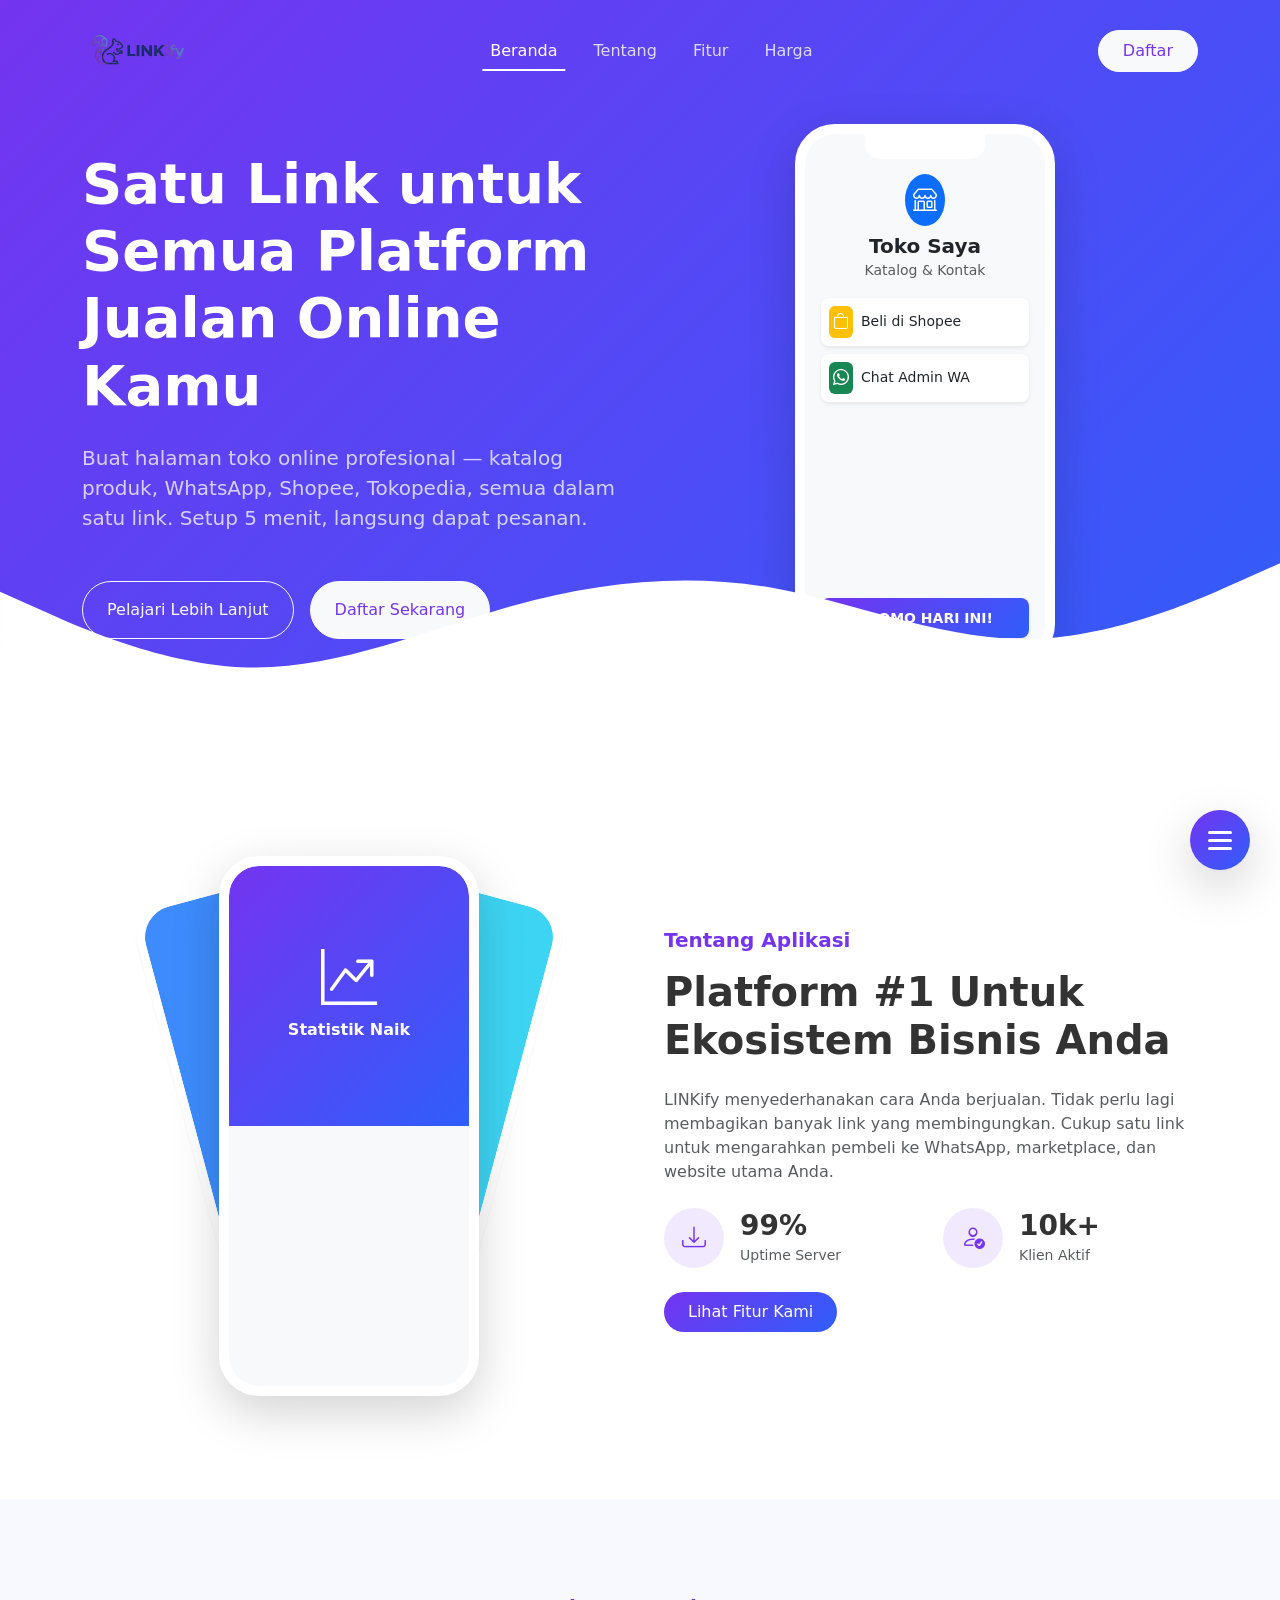
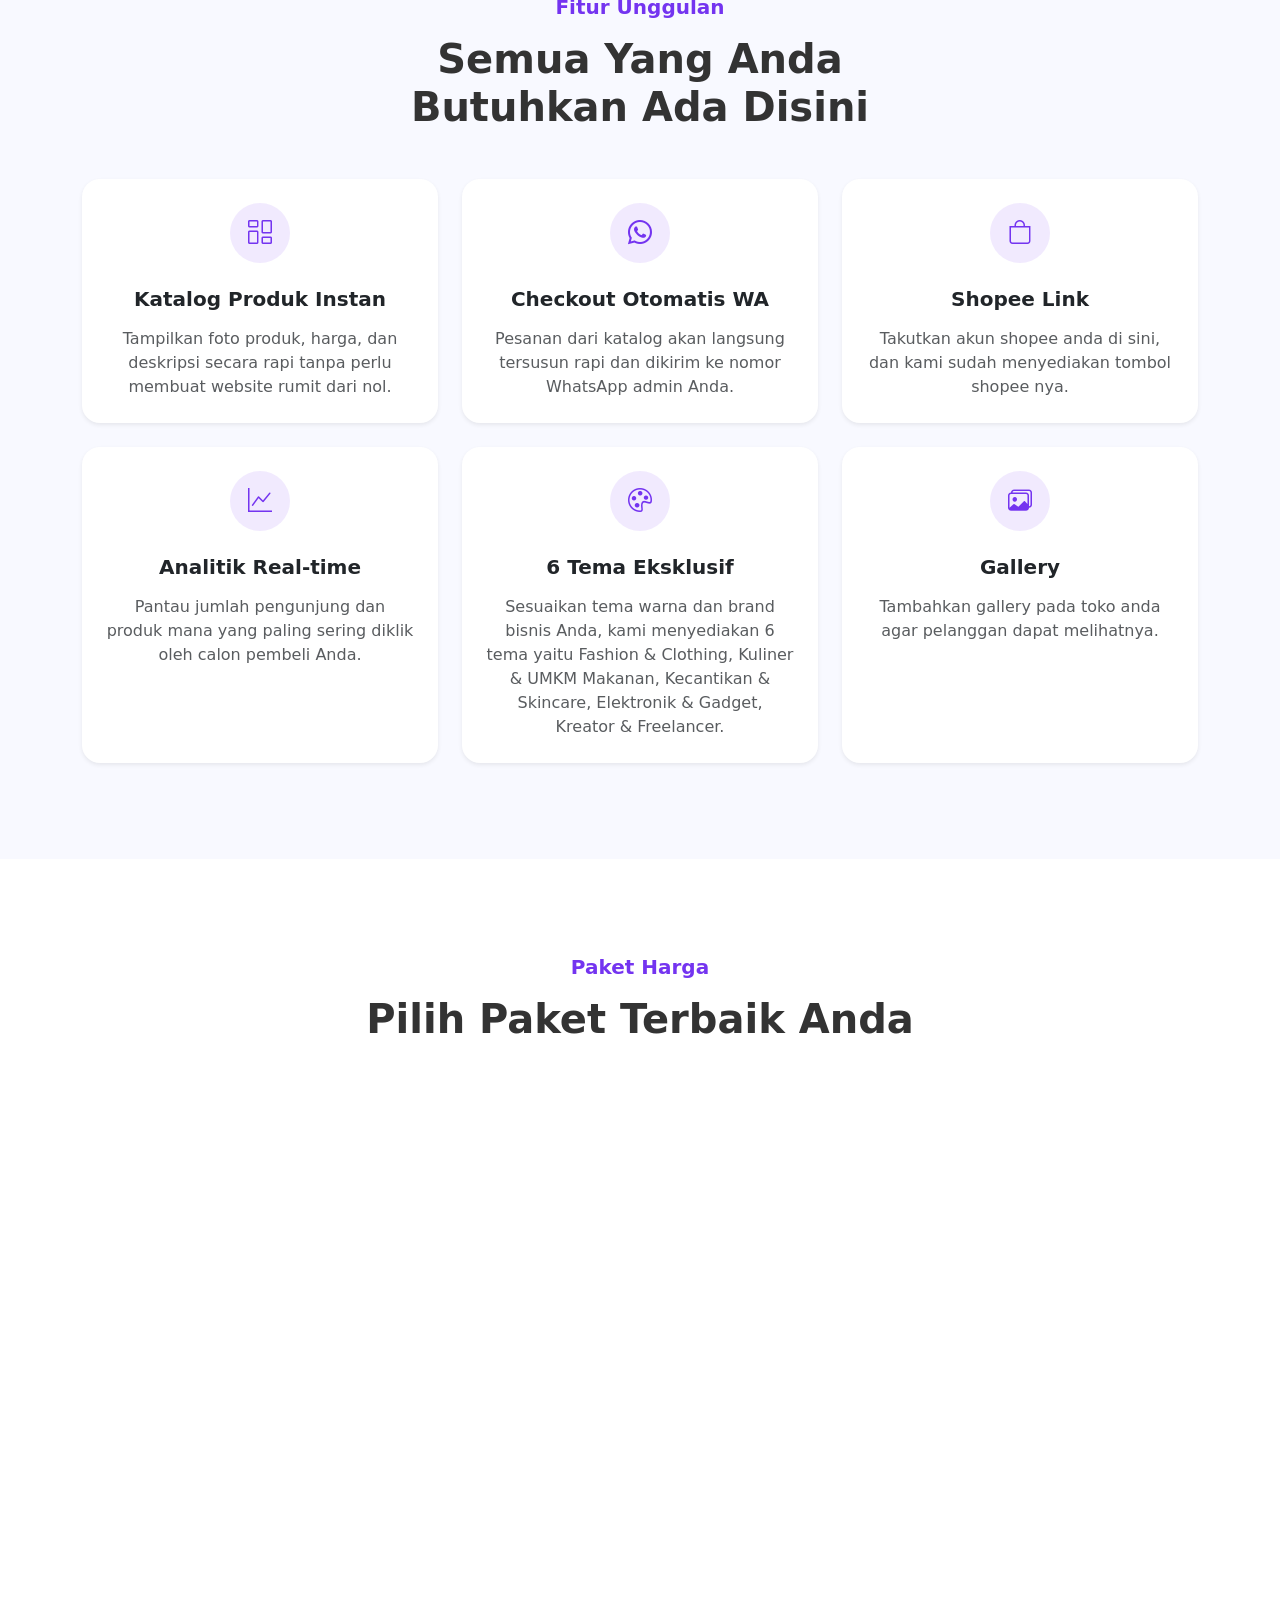
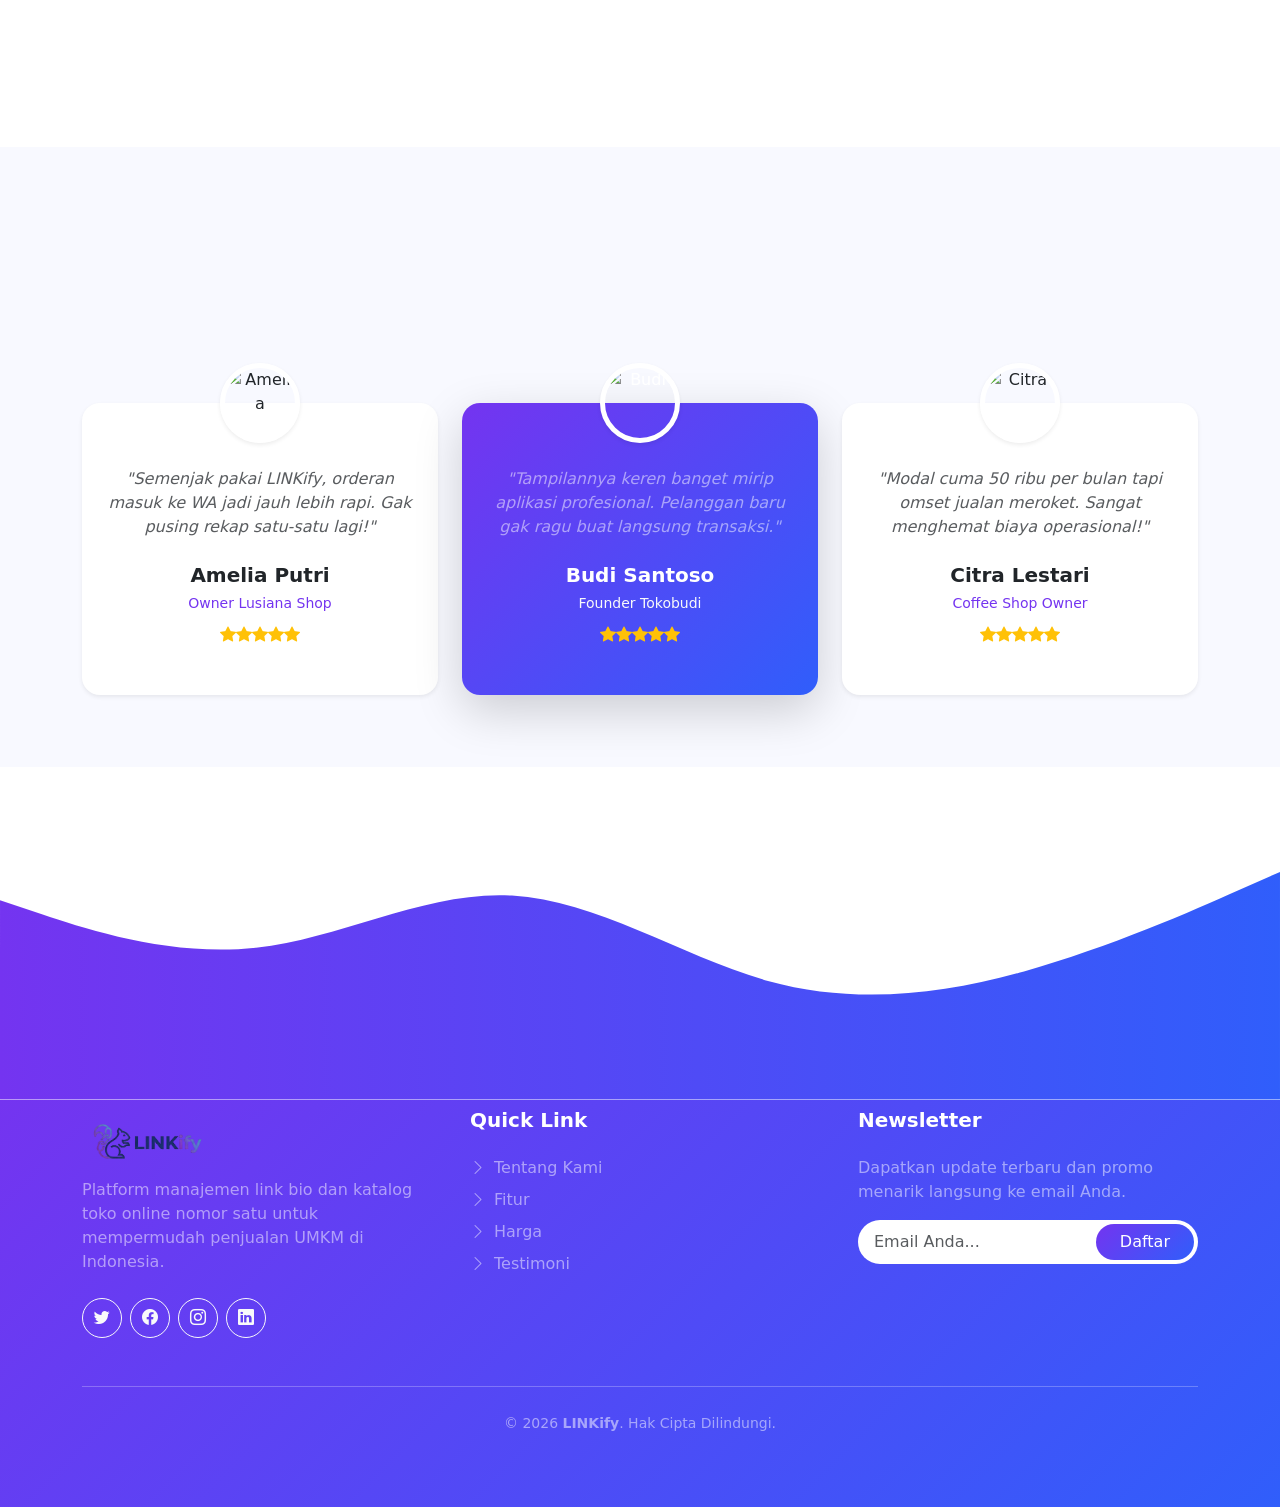
==== commit 205ab321: "update" ====
--- a/index.html
+++ b/index.html
@@ -9,6 +9,7 @@
     <link href="https://cdn.jsdelivr.net/npm/bootstrap@5.3.2/dist/css/bootstrap.min.css" rel="stylesheet">
     <link href="https://cdn.jsdelivr.net/npm/bootstrap-icons@1.11.1/font/bootstrap-icons.css" rel="stylesheet">
     <link rel="stylesheet" href="css/landing.css">
+  <link rel="stylesheet" href="css/saas-polish.css?v=20260602">
     <link rel="shortcut icon" type="image/x-icon" href="asset/icon.png">
 </head>
 <body data-bs-spy="scroll" data-bs-target="#navbar" data-bs-offset="50">
@@ -366,50 +367,6 @@
     </div>
 
     <script src="https://cdn.jsdelivr.net/npm/bootstrap@5.3.2/dist/js/bootstrap.bundle.min.js"></script>
-    <script>
-        document.addEventListener('DOMContentLoaded', function() {
-            // Navbar Background on Scroll
-            const navbar = document.getElementById('navbar');
-            window.addEventListener('scroll', () => {
-                if (window.scrollY > 50) {
-                    navbar.classList.add('bg-primary-gradient', 'shadow-sm');
-                    navbar.classList.remove('py-3');
-                    navbar.classList.add('py-2');
-                } else {
-                    navbar.classList.remove('bg-primary-gradient', 'shadow-sm');
-                    navbar.classList.remove('py-2');
-                    navbar.classList.add('py-3');
-                }
-            });
-
-            // Smooth Reveal Animations
-            const observerOptions = { threshold: 0.1 };
-            const observer = new IntersectionObserver((entries) => {
-                entries.forEach(entry => {
-                    if (entry.isIntersecting) {
-                        entry.target.classList.add('visible');
-                        observer.unobserve(entry.target);
-                    }
-                });
-            }, observerOptions);
-
-            document.querySelectorAll('.reveal-on-scroll').forEach(el => observer.observe(el));
-
-            // FAB Menu Toggle
-            const fabBtn = document.getElementById('fabBtn');
-            const fabMenu = document.getElementById('fabMenu');
-            
-            fabBtn.addEventListener('click', (e) => {
-                e.stopPropagation();
-                fabBtn.classList.toggle('active');
-                fabMenu.classList.toggle('show');
-            });
-            
-            document.addEventListener('click', () => {
-                fabBtn.classList.remove('active');
-                fabMenu.classList.remove('show');
-            });
-        });
-    </script>
+    <script defer src="./js/landing-ui.js?v=20260602"></script>
 </body>
 </html>
--- a/css/saas-polish.css
+++ b/css/saas-polish.css
@@ -0,0 +1,249 @@
+/*
+ * LINKify Phase 10 — SaaS polish layer
+ * Non-destructive override: keeps existing classes/flow, improves spacing, contrast,
+ * mobile ergonomics, focus states, and production feel.
+ */
+
+:root {
+  --lf-font-sans: Inter, ui-sans-serif, system-ui, -apple-system, BlinkMacSystemFont, "Segoe UI", sans-serif;
+  --lf-bg: #09090b;
+  --lf-surface: rgba(255,255,255,.045);
+  --lf-surface-2: rgba(255,255,255,.075);
+  --lf-border: rgba(255,255,255,.10);
+  --lf-border-strong: rgba(255,255,255,.16);
+  --lf-text: rgba(255,255,255,.92);
+  --lf-muted: rgba(255,255,255,.58);
+  --lf-soft: rgba(255,255,255,.40);
+  --lf-radius-sm: 10px;
+  --lf-radius-md: 14px;
+  --lf-radius-lg: 18px;
+  --lf-shadow-sm: 0 1px 2px rgba(0,0,0,.22);
+  --lf-shadow-md: 0 12px 32px rgba(0,0,0,.28);
+  --lf-ease: cubic-bezier(.2,.8,.2,1);
+}
+
+html {
+  text-rendering: optimizeLegibility;
+  -webkit-font-smoothing: antialiased;
+}
+
+body {
+  font-family: var(--lf-font-sans);
+}
+
+button,
+input,
+select,
+textarea,
+a {
+  -webkit-tap-highlight-color: transparent;
+}
+
+button:focus-visible,
+a:focus-visible,
+input:focus-visible,
+select:focus-visible,
+textarea:focus-visible,
+[tabindex]:focus-visible {
+  outline: 2px solid rgba(99,102,241,.72);
+  outline-offset: 3px;
+}
+
+.wrapper,
+.admin-wrapper,
+.dashboard-wrapper {
+  background:
+    radial-gradient(circle at top left, rgba(99,102,241,.10), transparent 28rem),
+    radial-gradient(circle at bottom right, rgba(14,165,233,.08), transparent 30rem),
+    var(--lf-bg);
+}
+
+.sidebar {
+  border-right: 1px solid var(--lf-border);
+  box-shadow: var(--lf-shadow-sm);
+}
+
+.sidebar-brand,
+.admin-card,
+.card,
+.stat-card,
+.content-card,
+.product-card,
+.modal-content,
+.panel,
+.analytics-card,
+.product-form,
+.table-wrap {
+  border: 1px solid var(--lf-border);
+  border-radius: var(--lf-radius-lg);
+  box-shadow: var(--lf-shadow-sm);
+  backdrop-filter: blur(14px);
+}
+
+.tab-btn,
+.btn,
+button,
+.button,
+.action-btn,
+.primary-btn,
+.secondary-btn,
+.prod-btn,
+.platform-btn {
+  border-radius: var(--lf-radius-md);
+  transition: transform .16s var(--lf-ease), background-color .16s var(--lf-ease), border-color .16s var(--lf-ease), opacity .16s var(--lf-ease);
+}
+
+.tab-btn:hover,
+.btn:hover,
+button:hover,
+.action-btn:hover,
+.primary-btn:hover,
+.secondary-btn:hover,
+.prod-btn:hover,
+.platform-btn:hover {
+  transform: translateY(-1px);
+}
+
+.tab-btn:active,
+.btn:active,
+button:active,
+.action-btn:active,
+.primary-btn:active,
+.secondary-btn:active,
+.prod-btn:active,
+.platform-btn:active {
+  transform: translateY(0);
+}
+
+input,
+select,
+textarea {
+  border-radius: var(--lf-radius-md) !important;
+  border-color: var(--lf-border) !important;
+  transition: border-color .16s var(--lf-ease), box-shadow .16s var(--lf-ease), background-color .16s var(--lf-ease);
+}
+
+input:focus,
+select:focus,
+textarea:focus {
+  border-color: rgba(99,102,241,.55) !important;
+  box-shadow: 0 0 0 4px rgba(99,102,241,.12) !important;
+}
+
+img {
+  max-width: 100%;
+}
+
+.product-grid,
+.products-grid,
+.stats-grid,
+.analytics-grid,
+.gallery-grid {
+  gap: clamp(12px, 2vw, 20px);
+}
+
+.product-card,
+.admin-product-card,
+.gallery-item,
+.stat-card {
+  contain: content;
+}
+
+.modal,
+.modal-content {
+  overscroll-behavior: contain;
+}
+
+.table-wrap,
+.table-container {
+  overflow-x: auto;
+  -webkit-overflow-scrolling: touch;
+}
+
+table {
+  border-collapse: separate;
+  border-spacing: 0;
+}
+
+@media (prefers-reduced-motion: reduce) {
+  *,
+  *::before,
+  *::after {
+    animation-duration: .001ms !important;
+    animation-iteration-count: 1 !important;
+    scroll-behavior: auto !important;
+    transition-duration: .001ms !important;
+  }
+}
+
+@media (max-width: 860px) {
+  .wrapper,
+  .admin-wrapper,
+  .dashboard-wrapper {
+    min-height: 100dvh;
+  }
+
+  .sidebar {
+    backdrop-filter: blur(18px);
+  }
+
+  .main,
+  .main-content,
+  .content,
+  .dashboard-main {
+    padding-left: clamp(14px, 4vw, 20px) !important;
+    padding-right: clamp(14px, 4vw, 20px) !important;
+  }
+
+  .stat-card,
+  .admin-card,
+  .card,
+  .content-card,
+  .product-card,
+  .modal-content {
+    border-radius: var(--lf-radius-md);
+  }
+
+  .modal-content {
+    width: calc(100vw - 24px) !important;
+    max-height: calc(100dvh - 24px);
+  }
+
+  .product-grid,
+  .products-grid,
+  .stats-grid,
+  .analytics-grid {
+    grid-template-columns: 1fr !important;
+  }
+}
+
+@media (max-width: 520px) {
+  :root {
+    --lf-radius-lg: 14px;
+    --lf-radius-md: 12px;
+  }
+
+  body {
+    overflow-x: hidden;
+  }
+
+  .btn,
+  button,
+  .action-btn,
+  .primary-btn,
+  .secondary-btn {
+    min-height: 42px;
+  }
+
+  input,
+  select,
+  textarea {
+    font-size: 16px !important;
+  }
+
+  .sidebar-brand-text,
+  .page-title,
+  h1 {
+    letter-spacing: -.03em;
+  }
+}
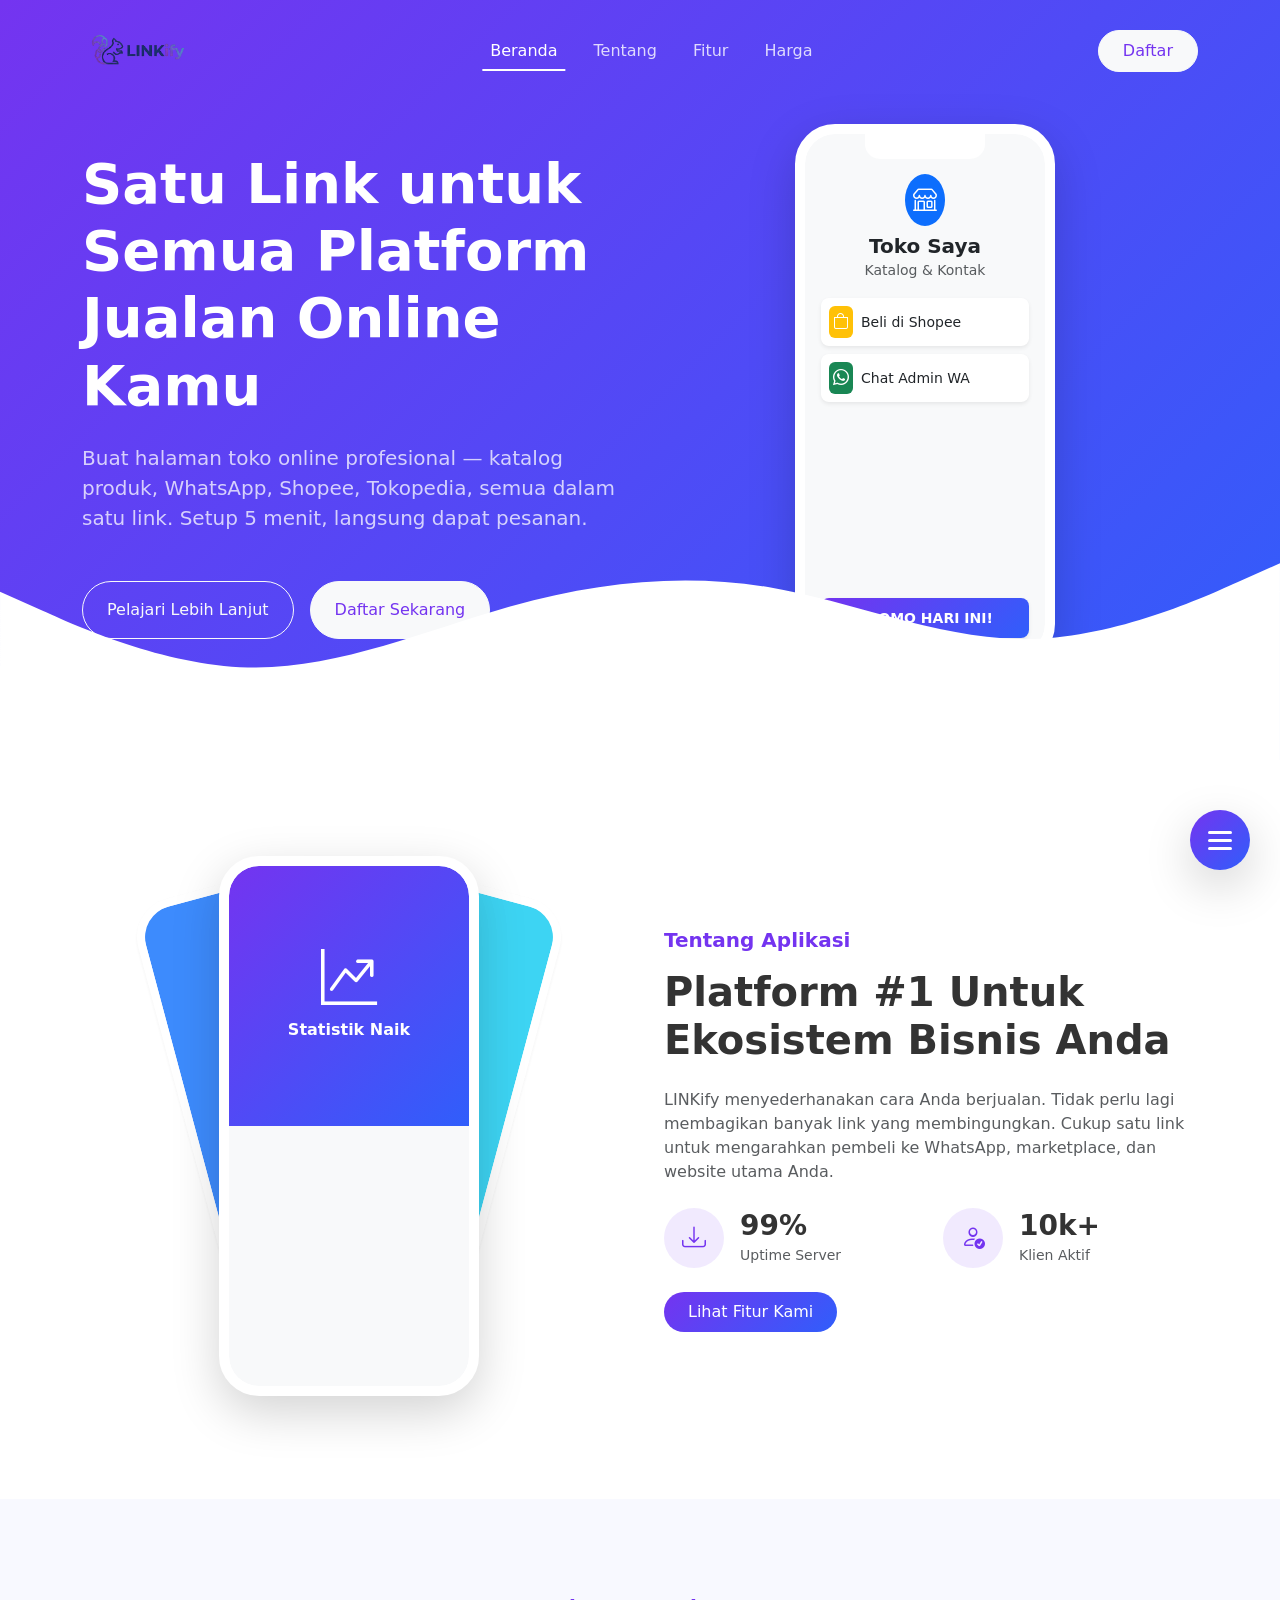
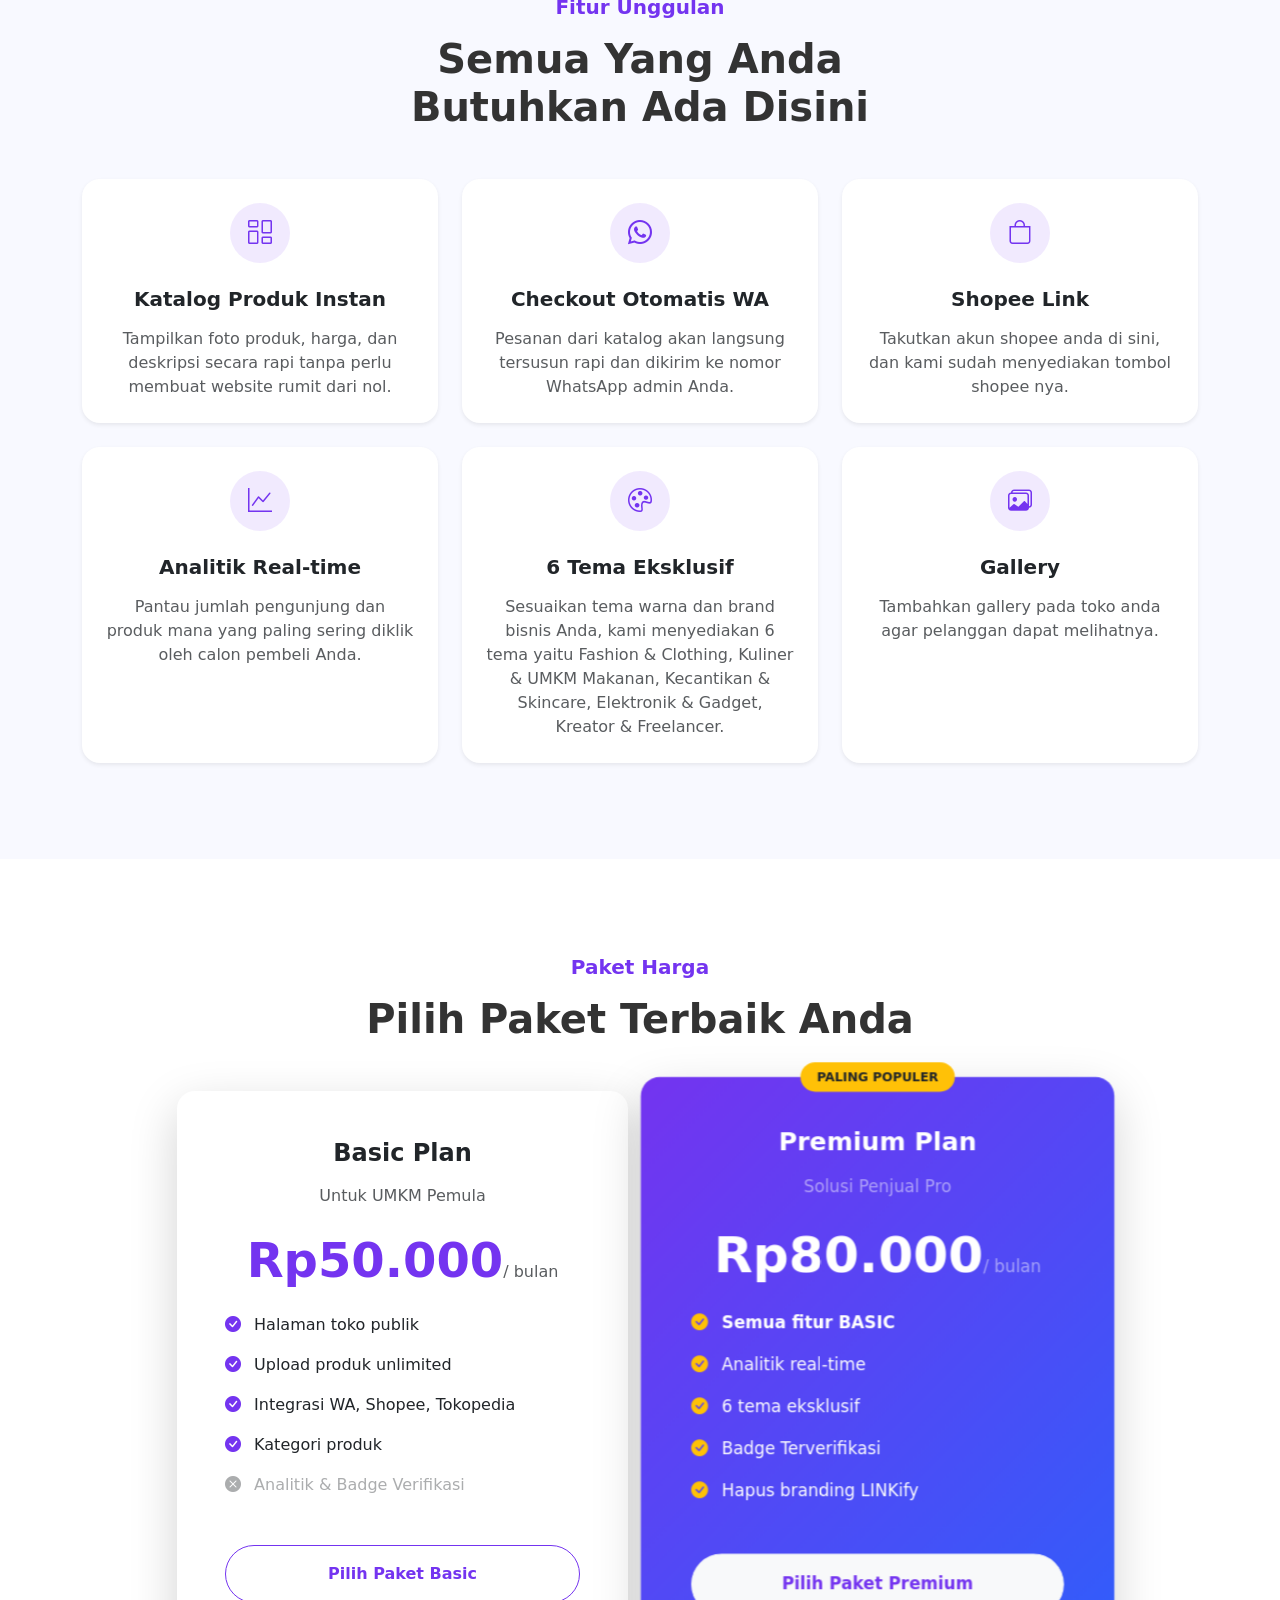
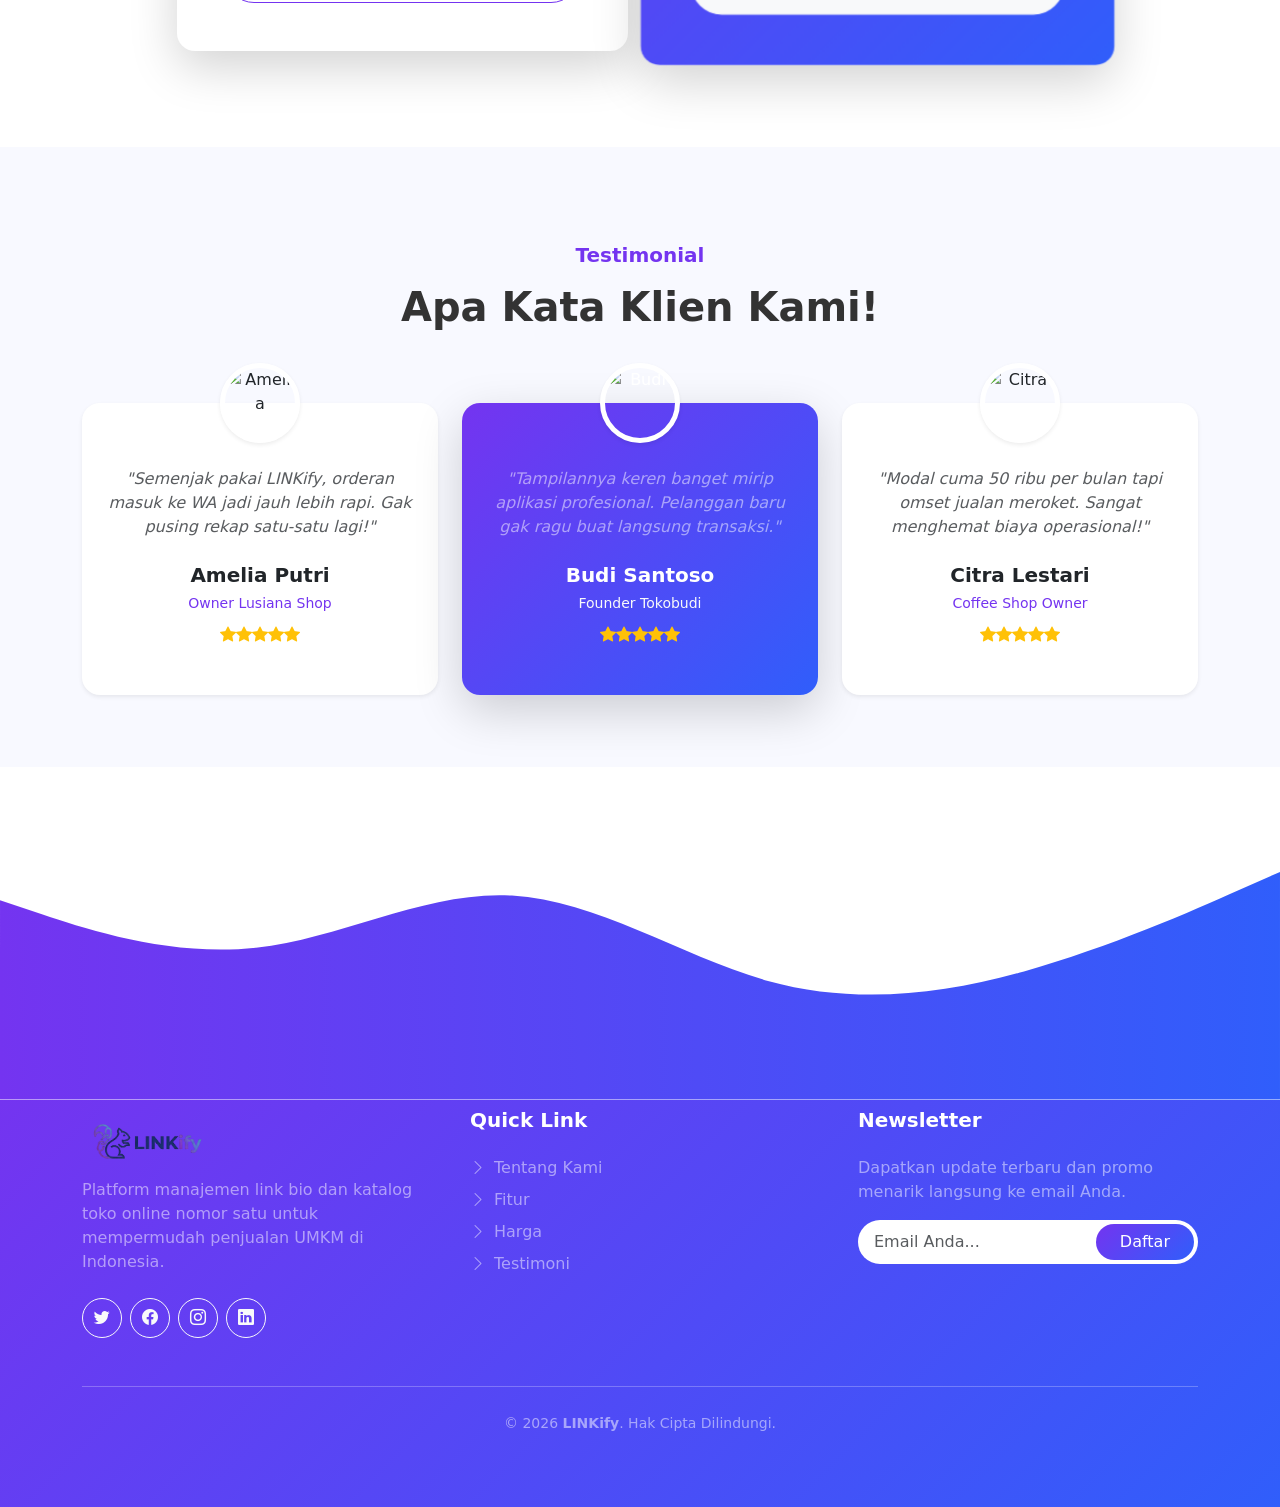
==== commit fd8f065f: "update" ====
--- a/index.html
+++ b/index.html
@@ -8,8 +8,9 @@
     <link href="https://fonts.googleapis.com/css2?family=Poppins:wght@300;400;500;600;700;800&display=swap" rel="stylesheet">
     <link href="https://cdn.jsdelivr.net/npm/bootstrap@5.3.2/dist/css/bootstrap.min.css" rel="stylesheet">
     <link href="https://cdn.jsdelivr.net/npm/bootstrap-icons@1.11.1/font/bootstrap-icons.css" rel="stylesheet">
-    <link rel="stylesheet" href="css/landing.css">
+    <link rel="stylesheet" href="css/landing.css?v=20260602">
   <link rel="stylesheet" href="css/saas-polish.css?v=20260602">
+  <link rel="stylesheet" href="css/responsive-fix.css?v=20260602">
     <link rel="shortcut icon" type="image/x-icon" href="asset/icon.png">
 </head>
 <body data-bs-spy="scroll" data-bs-target="#navbar" data-bs-offset="50">
--- a/css/responsive-fix.css
+++ b/css/responsive-fix.css
@@ -0,0 +1,475 @@
+/* ============================================================
+   LINKify Phase 12 — Cross-device responsive fix
+   Scope: landing, admin dashboard, owner admin, storefront, gallery, login, chatbot.
+   This file is intentionally loaded last.
+   ============================================================ */
+
+html {
+  width: 100%;
+  min-width: 0;
+  overflow-x: hidden;
+  -webkit-text-size-adjust: 100%;
+  text-size-adjust: 100%;
+}
+
+body {
+  width: 100%;
+  min-width: 0;
+  overflow-x: hidden;
+}
+
+*, *::before, *::after { box-sizing: border-box; }
+img, svg, video, canvas { max-width: 100%; }
+button, input, select, textarea { font: inherit; }
+
+/* Layout guard for every page */
+.wrapper,
+.main,
+.page-wrap,
+.container,
+.container-fluid,
+.row,
+.card,
+.dark-card,
+.modal-box,
+.dark-modal-box,
+.login-wrap,
+.profile-shell,
+.store-shell,
+.g-wrap,
+.chat-body,
+.chat-footer,
+.chat-header {
+  min-width: 0;
+}
+
+/* Admin + owner admin: switch to drawer layout earlier so Android Chrome desktop-ish viewport still works */
+@media (max-width: 1180px) {
+  :root { --sidebar-w: 280px; }
+
+  .wrapper {
+    display: block !important;
+    min-height: 100dvh;
+  }
+
+  .sidebar {
+    position: fixed !important;
+    top: 0 !important;
+    left: 0 !important;
+    bottom: 0 !important;
+    width: min(82vw, 292px) !important;
+    max-width: 292px !important;
+    transform: translateX(-105%) !important;
+    z-index: 60 !important;
+    border-right: 1px solid var(--border, rgba(255,255,255,.12)) !important;
+    box-shadow: 24px 0 60px rgba(0,0,0,.32) !important;
+  }
+
+  .sidebar.open {
+    transform: translateX(0) !important;
+  }
+
+  .sidebar-inner {
+    height: 100dvh !important;
+    padding-bottom: max(18px, env(safe-area-inset-bottom)) !important;
+  }
+
+  .main {
+    width: 100% !important;
+    margin-left: 0 !important;
+    min-height: 100dvh !important;
+  }
+
+  .mob-header {
+    display: flex !important;
+    min-height: 56px !important;
+    padding: max(10px, env(safe-area-inset-top)) 14px 10px !important;
+  }
+
+  .overlay.show,
+  #overlay[style*="display: block"],
+  #overlay[style*="display:block"] {
+    display: block !important;
+    position: fixed !important;
+    inset: 0 !important;
+    z-index: 55 !important;
+  }
+
+  .page-wrap {
+    width: 100% !important;
+    padding: clamp(14px, 3.5vw, 22px) clamp(12px, 3.8vw, 20px) calc(80px + env(safe-area-inset-bottom)) !important;
+  }
+
+  .clock-widget {
+    display: grid !important;
+    grid-template-columns: 1fr !important;
+    gap: 14px !important;
+    padding: 18px !important;
+  }
+
+  .clock-right {
+    width: 100% !important;
+    display: flex !important;
+    flex-wrap: wrap !important;
+    gap: 8px !important;
+    justify-content: flex-start !important;
+  }
+
+  .clock-link-btn,
+  .clock-badge {
+    min-height: 36px !important;
+  }
+
+  .stat-grid,
+  .prem-stat-grid,
+  .quick-actions,
+  .prod-grid,
+  .premium-templates-grid,
+  .analytics-grid,
+  .stats-grid,
+  #gallery-grid {
+    display: grid !important;
+    grid-template-columns: repeat(auto-fit, minmax(min(100%, 150px), 1fr)) !important;
+    gap: 12px !important;
+  }
+
+  .stat-card,
+  .dark-stat-card,
+  .qa-btn,
+  .card,
+  .dark-card {
+    min-width: 0 !important;
+  }
+
+  .sec-head,
+  .dark-card-header {
+    align-items: stretch !important;
+  }
+
+  .sec-head > *,
+  .dark-card-header > * {
+    min-width: 0 !important;
+  }
+
+  .f-row,
+  .form-row,
+  .settings-grid,
+  .profile-grid {
+    grid-template-columns: 1fr !important;
+  }
+
+  .modal-bg,
+  .dark-modal-bg {
+    padding: 12px !important;
+    align-items: flex-end !important;
+  }
+
+  .modal-box,
+  .modal-content,
+  .dark-modal-box {
+    width: 100% !important;
+    max-width: 560px !important;
+    max-height: min(92dvh, 760px) !important;
+    overflow-y: auto !important;
+    border-radius: 18px !important;
+  }
+
+  .ad-table {
+    min-width: 720px !important;
+  }
+}
+
+@media (max-width: 760px) {
+  .page-wrap {
+    padding-left: 12px !important;
+    padding-right: 12px !important;
+  }
+
+  .clock-time { font-size: clamp(26px, 9vw, 34px) !important; }
+  .page-title { font-size: clamp(18px, 5vw, 22px) !important; }
+
+  .stat-grid,
+  .prem-stat-grid,
+  .quick-actions {
+    grid-template-columns: repeat(2, minmax(0, 1fr)) !important;
+  }
+
+  .stat-card,
+  .qa-btn {
+    padding: 14px !important;
+    min-height: 96px !important;
+  }
+
+  .qa-btn svg,
+  .stat-card-icon {
+    width: 26px !important;
+    height: 26px !important;
+  }
+
+  .prod-grid,
+  .premium-templates-grid,
+  #gallery-grid {
+    grid-template-columns: repeat(2, minmax(0, 1fr)) !important;
+  }
+
+  .sec-head .btn,
+  .sec-head button,
+  #btn-add-product,
+  .clock-link-btn {
+    width: auto !important;
+    flex: 0 0 auto !important;
+  }
+
+  .dark-card-header > div,
+  .sec-head > div {
+    width: 100%;
+  }
+
+  .dark-card-header input,
+  .dark-card-header select,
+  .dark-card-header button {
+    min-height: 40px;
+  }
+}
+
+@media (max-width: 520px) {
+  body { font-size: 14px; }
+
+  .mob-header {
+    min-height: 54px !important;
+  }
+
+  .sidebar {
+    width: min(86vw, 288px) !important;
+  }
+
+  .sidebar-brand {
+    margin-bottom: 10px !important;
+    padding-bottom: 14px !important;
+  }
+
+  .tab-btn {
+    min-height: 42px !important;
+    padding: 11px 10px !important;
+    font-size: 13px !important;
+  }
+
+  .clock-widget {
+    padding: 16px !important;
+    border-radius: 16px !important;
+  }
+
+  .clock-right {
+    display: grid !important;
+    grid-template-columns: 1fr !important;
+  }
+
+  .clock-badge,
+  .clock-link-btn {
+    width: 100% !important;
+    justify-content: center !important;
+  }
+
+  .stat-grid,
+  .prem-stat-grid,
+  .quick-actions,
+  .prod-grid,
+  .premium-templates-grid,
+  #gallery-grid {
+    grid-template-columns: 1fr 1fr !important;
+    gap: 10px !important;
+  }
+
+  .stat-card-val,
+  .dark-stat-val {
+    font-size: clamp(21px, 8vw, 28px) !important;
+  }
+
+  .stat-card-lbl,
+  .dark-stat-label {
+    font-size: 10px !important;
+    line-height: 1.25 !important;
+  }
+
+  .card,
+  .dark-card,
+  .stat-card,
+  .qa-btn,
+  .modal-box,
+  .dark-modal-box {
+    border-radius: 14px !important;
+  }
+
+  .dark-modal-btns,
+  .modal-btns,
+  .p-acts {
+    display: grid !important;
+    grid-template-columns: 1fr !important;
+  }
+
+  input,
+  select,
+  textarea {
+    font-size: 16px !important; /* prevents iOS/Android zoom */
+  }
+
+  .login-wrap,
+  .login-card {
+    width: 100% !important;
+    max-width: 430px !important;
+    padding: 26px 18px !important;
+    border-radius: 18px !important;
+  }
+
+  .ad-table {
+    min-width: 680px !important;
+  }
+}
+
+@media (max-width: 380px) {
+  .page-wrap {
+    padding-left: 10px !important;
+    padding-right: 10px !important;
+  }
+
+  .stat-grid,
+  .prem-stat-grid,
+  .quick-actions,
+  .prod-grid,
+  .premium-templates-grid,
+  #gallery-grid {
+    grid-template-columns: 1fr !important;
+  }
+
+  .qa-btn,
+  .stat-card {
+    min-height: 82px !important;
+  }
+}
+
+/* Landing page */
+@media (max-width: 768px) {
+  .hero-section,
+  .hero,
+  section {
+    overflow-x: hidden;
+  }
+
+  .display-1,
+  .display-2,
+  .display-3,
+  .display-4,
+  .display-5,
+  .display-6,
+  h1 {
+    line-height: 1.08 !important;
+    letter-spacing: -0.04em !important;
+  }
+
+  .navbar .container,
+  .navbar .container-fluid {
+    padding-left: 14px !important;
+    padding-right: 14px !important;
+  }
+
+  .pricing-card .card-body,
+  .feature-card,
+  .card-body {
+    padding: clamp(18px, 6vw, 28px) !important;
+  }
+}
+
+/* Storefront + gallery */
+@media (max-width: 760px) {
+  .phone-frame,
+  .profile-card,
+  .store-card,
+  .catalog-card,
+  .link-card {
+    width: 100% !important;
+    max-width: 100% !important;
+  }
+
+  .products-grid,
+  .product-grid,
+  #produk-list,
+  #product-list {
+    grid-template-columns: repeat(2, minmax(0, 1fr)) !important;
+  }
+
+  .g-topbar {
+    padding-top: max(12px, env(safe-area-inset-top)) !important;
+  }
+
+  .g-grid,
+  .g-skeleton {
+    grid-template-columns: repeat(2, minmax(0, 1fr)) !important;
+  }
+
+  #glb-inner {
+    max-width: 100% !important;
+  }
+}
+
+@media (max-width: 380px) {
+  .products-grid,
+  .product-grid,
+  #produk-list,
+  #product-list,
+  .g-grid,
+  .g-skeleton {
+    grid-template-columns: 1fr !important;
+  }
+}
+
+/* Chatbot */
+@media (max-width: 760px) {
+  .chat-header {
+    min-height: 58px !important;
+    padding-top: max(10px, env(safe-area-inset-top)) !important;
+  }
+
+  .chat-body {
+    padding-left: 12px !important;
+    padding-right: 12px !important;
+  }
+
+  .message,
+  .bubble,
+  .msg-bubble {
+    max-width: min(86vw, 520px) !important;
+  }
+
+  .quick-replies {
+    overflow-x: auto !important;
+    -webkit-overflow-scrolling: touch !important;
+    scrollbar-width: none;
+  }
+
+  .quick-replies::-webkit-scrollbar { display: none; }
+
+  .chat-footer {
+    padding-bottom: max(10px, env(safe-area-inset-bottom)) !important;
+  }
+}
+
+
+.premium-wa-link {
+  display: flex;
+  align-items: center;
+  justify-content: center;
+  gap: 8px;
+  padding: 14px;
+  background: linear-gradient(135deg,#FF6B35,#FF8C42);
+  border-radius: 12px;
+  color: #fff;
+  font-weight: 700;
+  font-size: 14px;
+  text-decoration: none;
+  transition: filter .2s, transform .2s;
+  box-shadow: 0 4px 16px rgba(255,107,53,.4);
+}
+.premium-wa-link:hover {
+  filter: brightness(1.1);
+  transform: translateY(-1px);
+}
